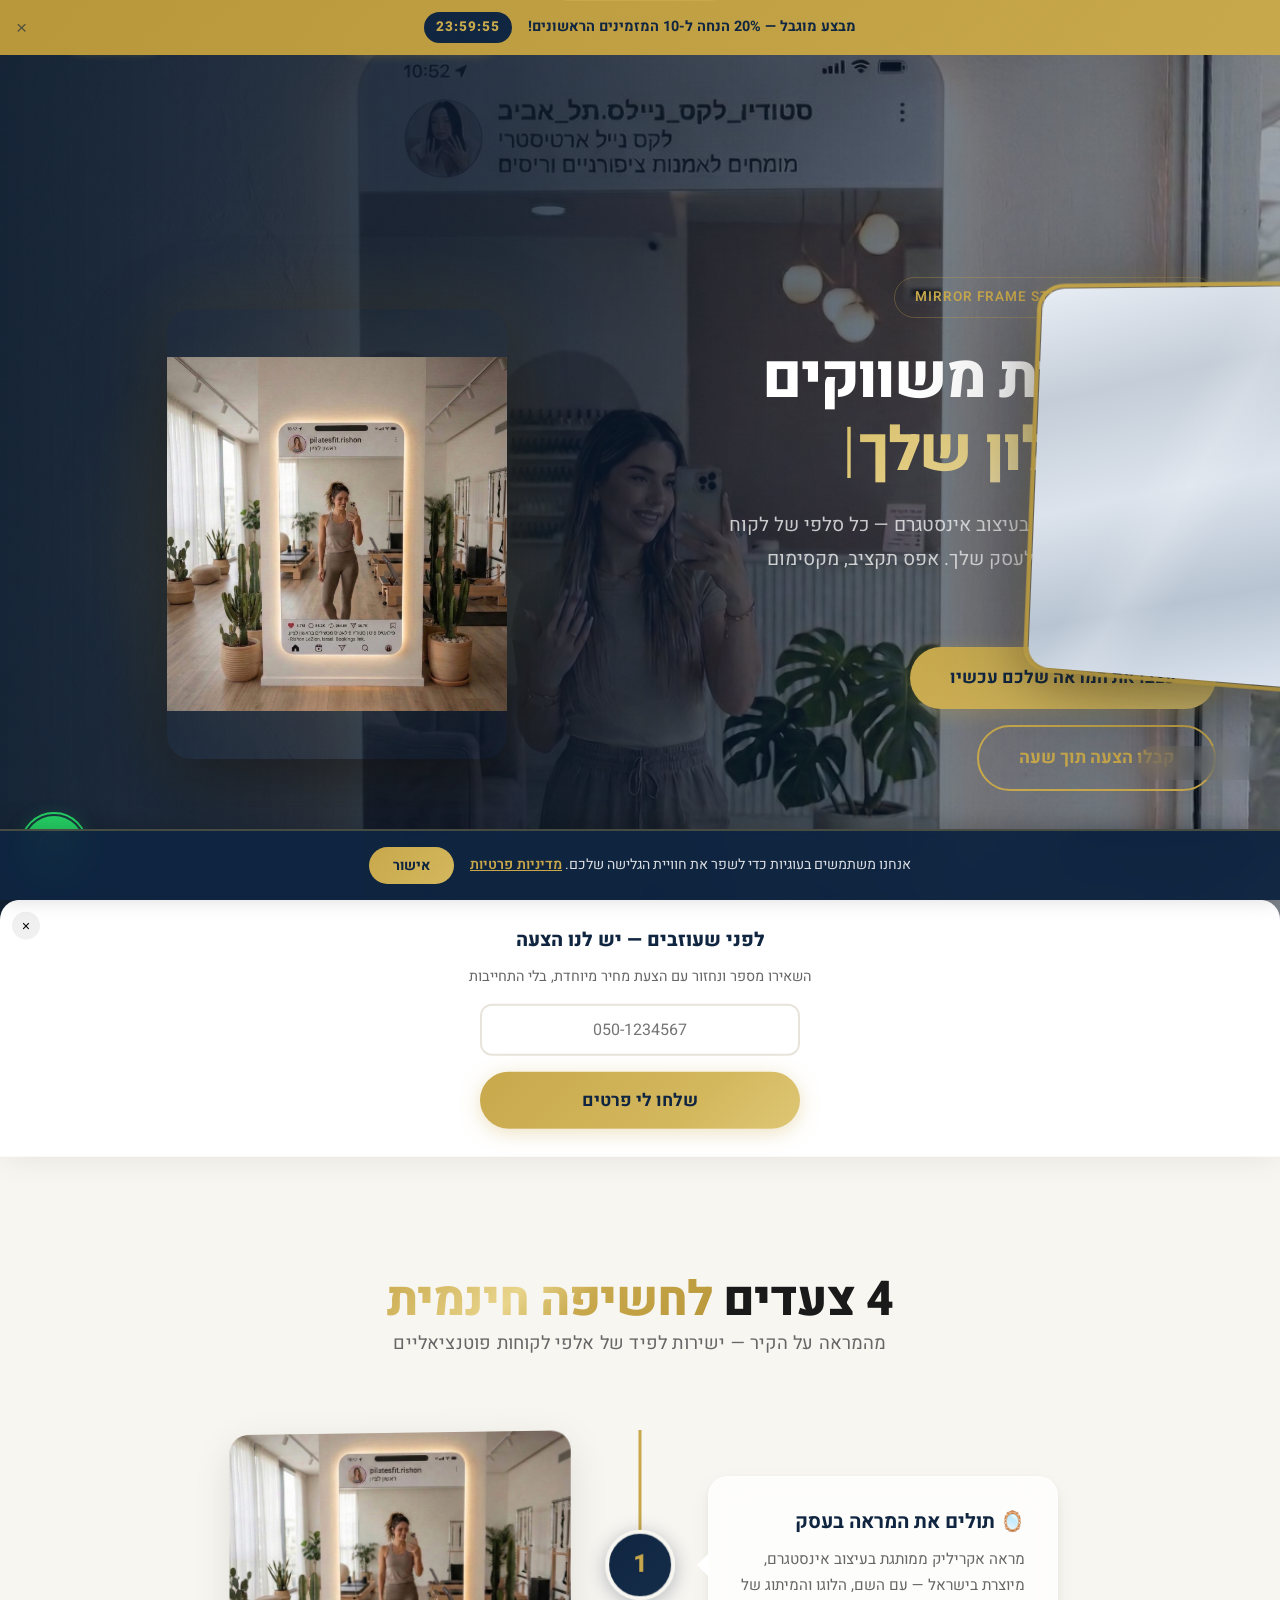
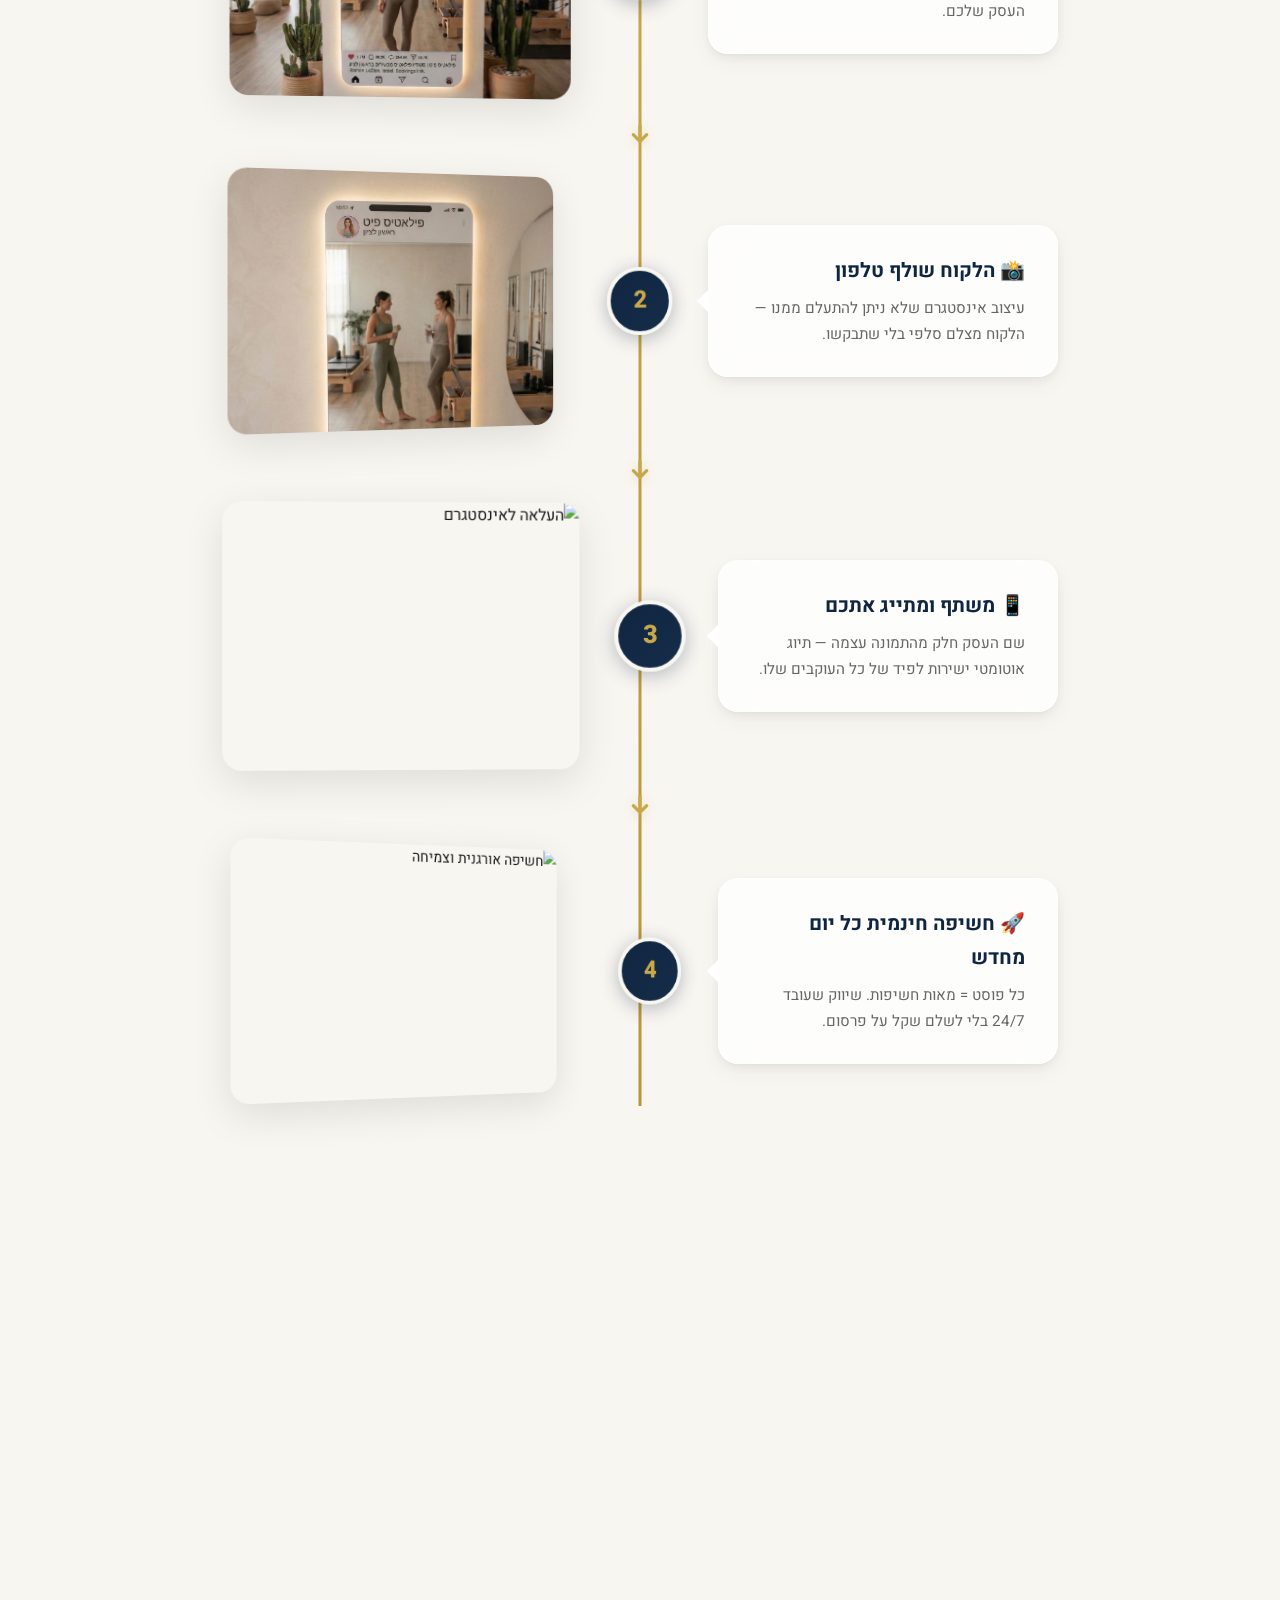
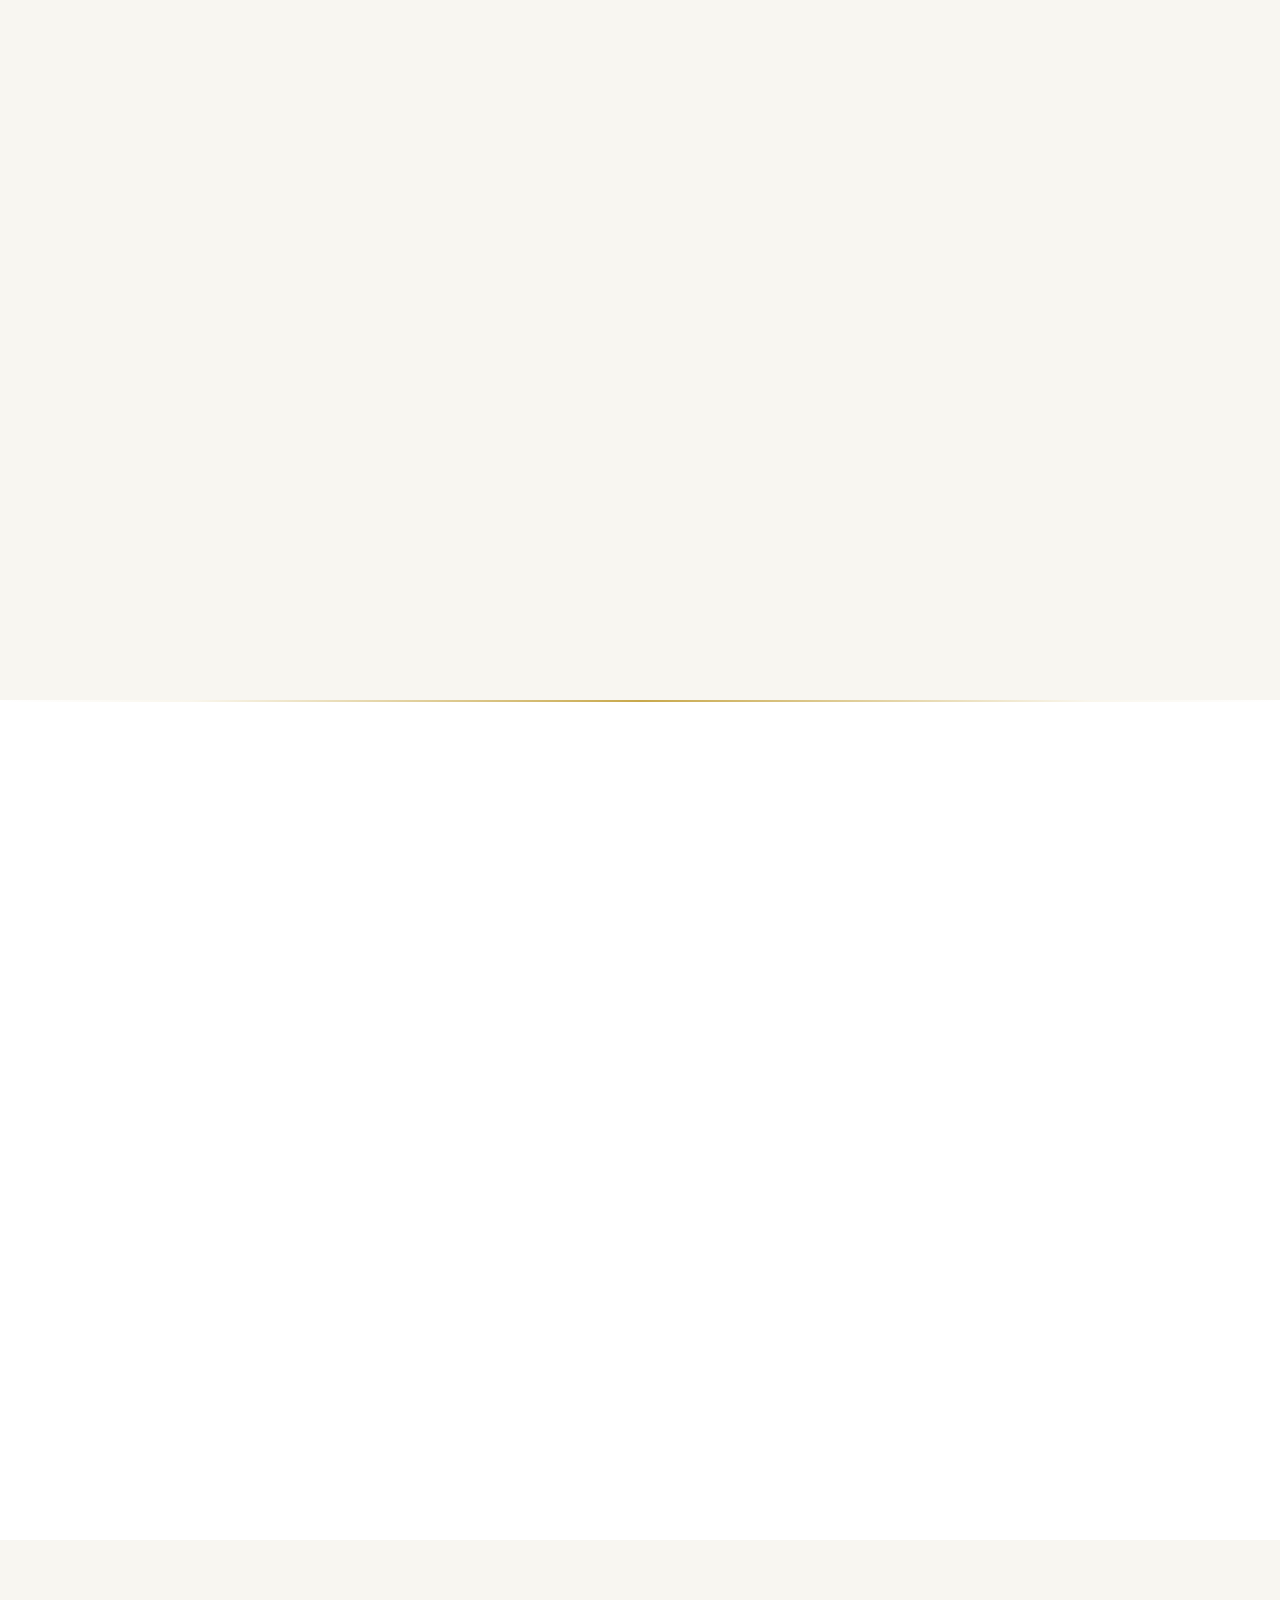
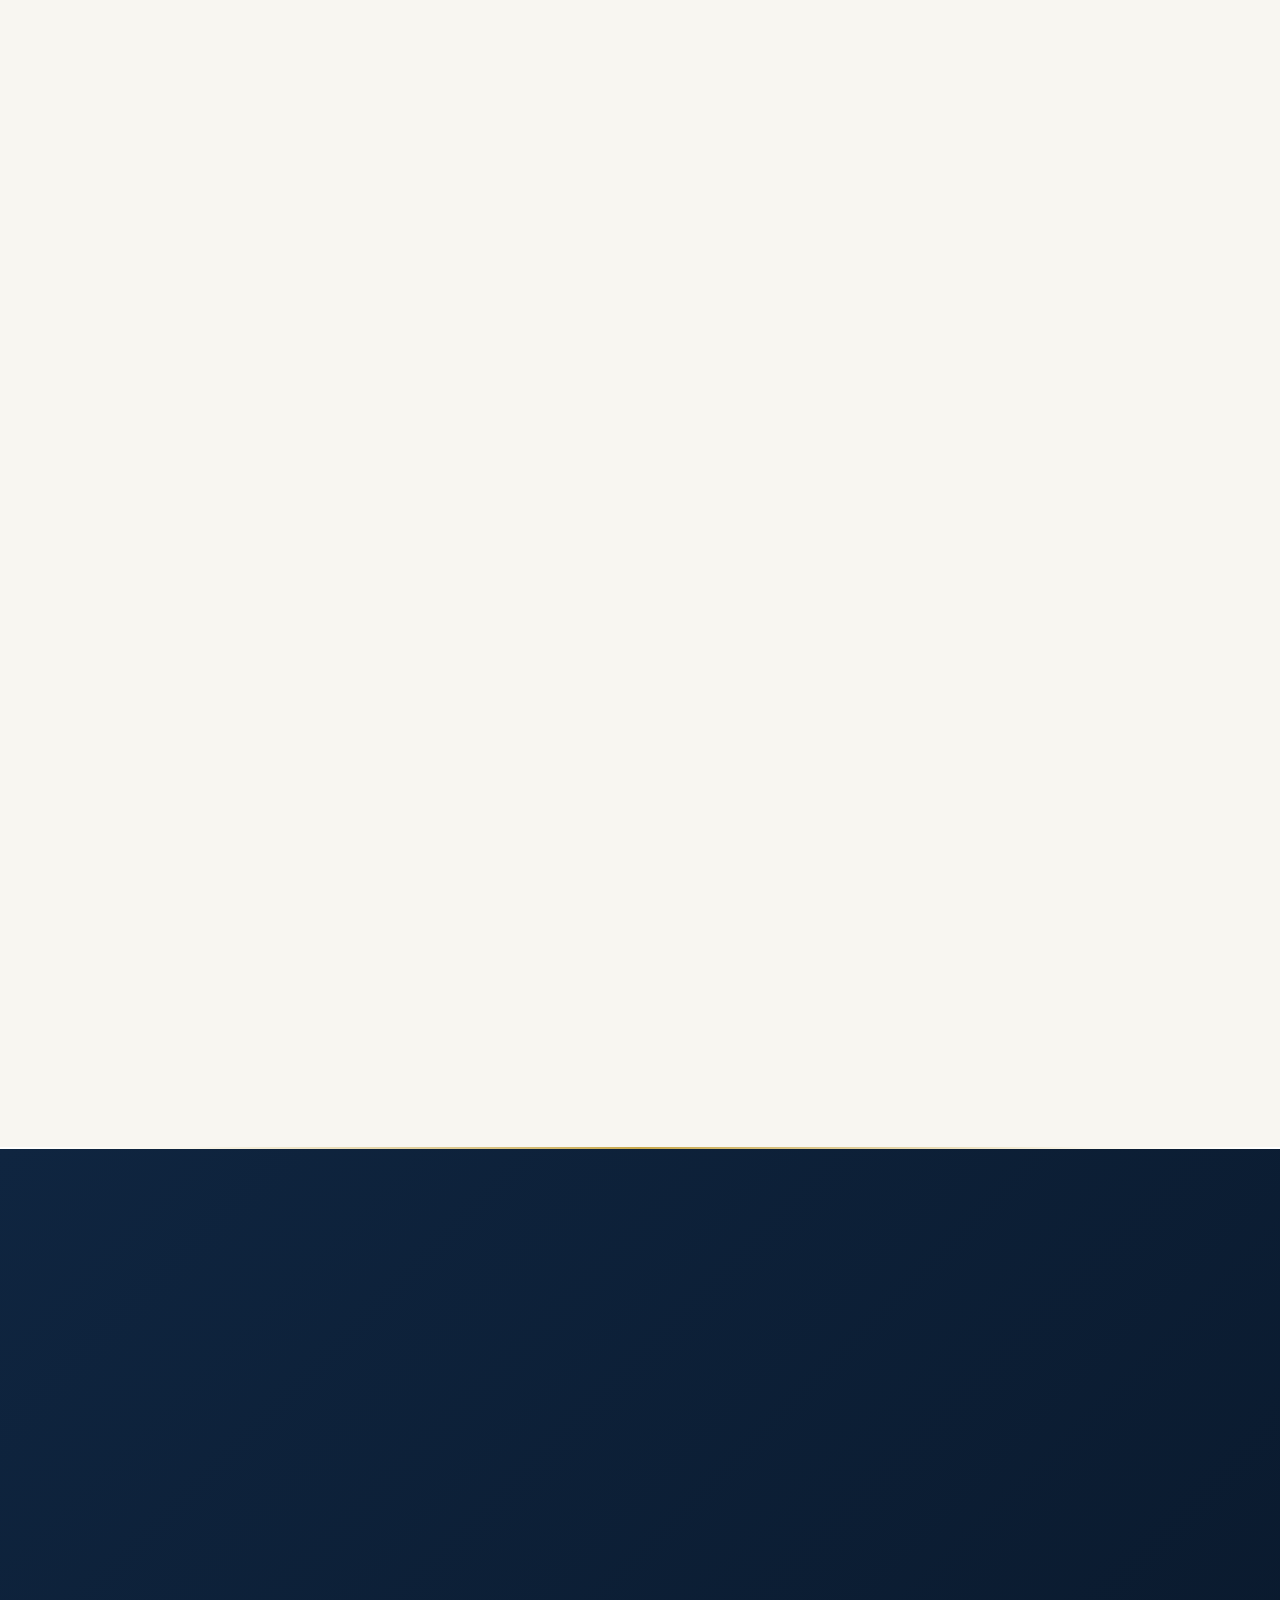
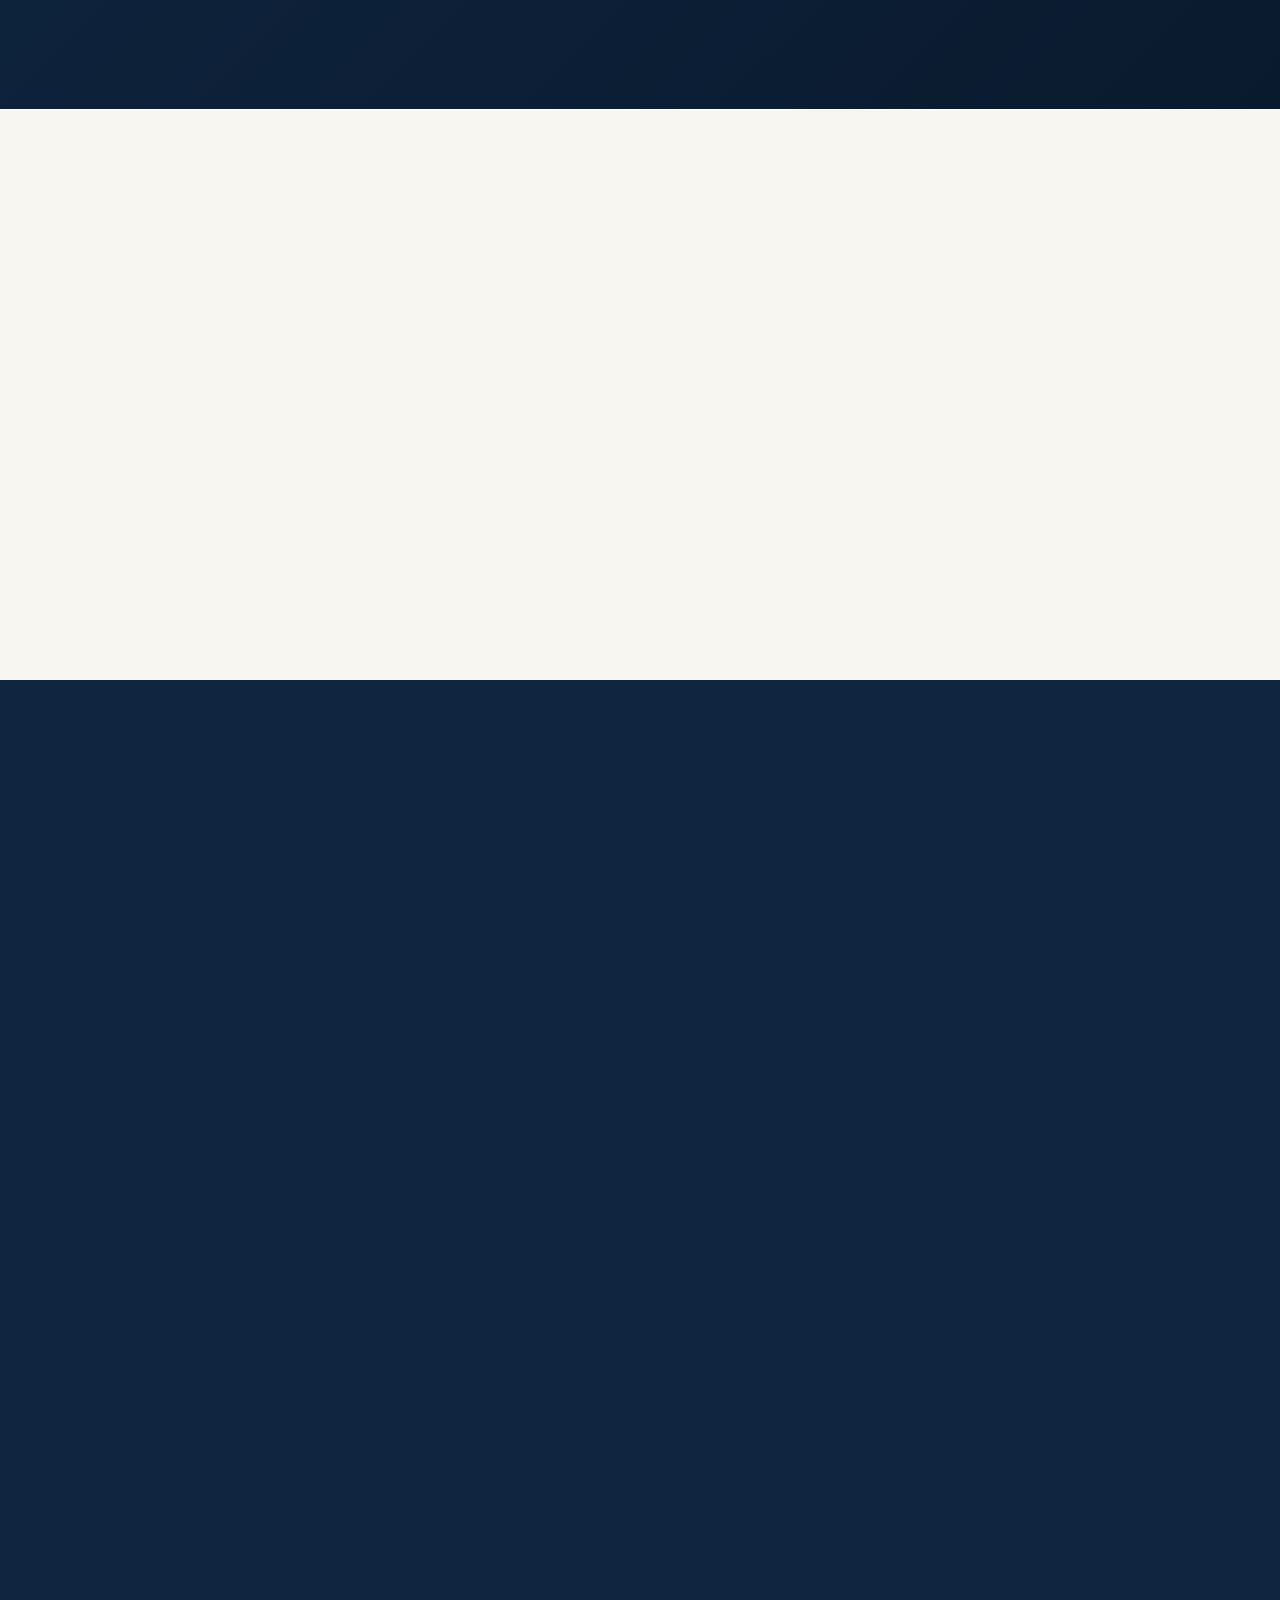
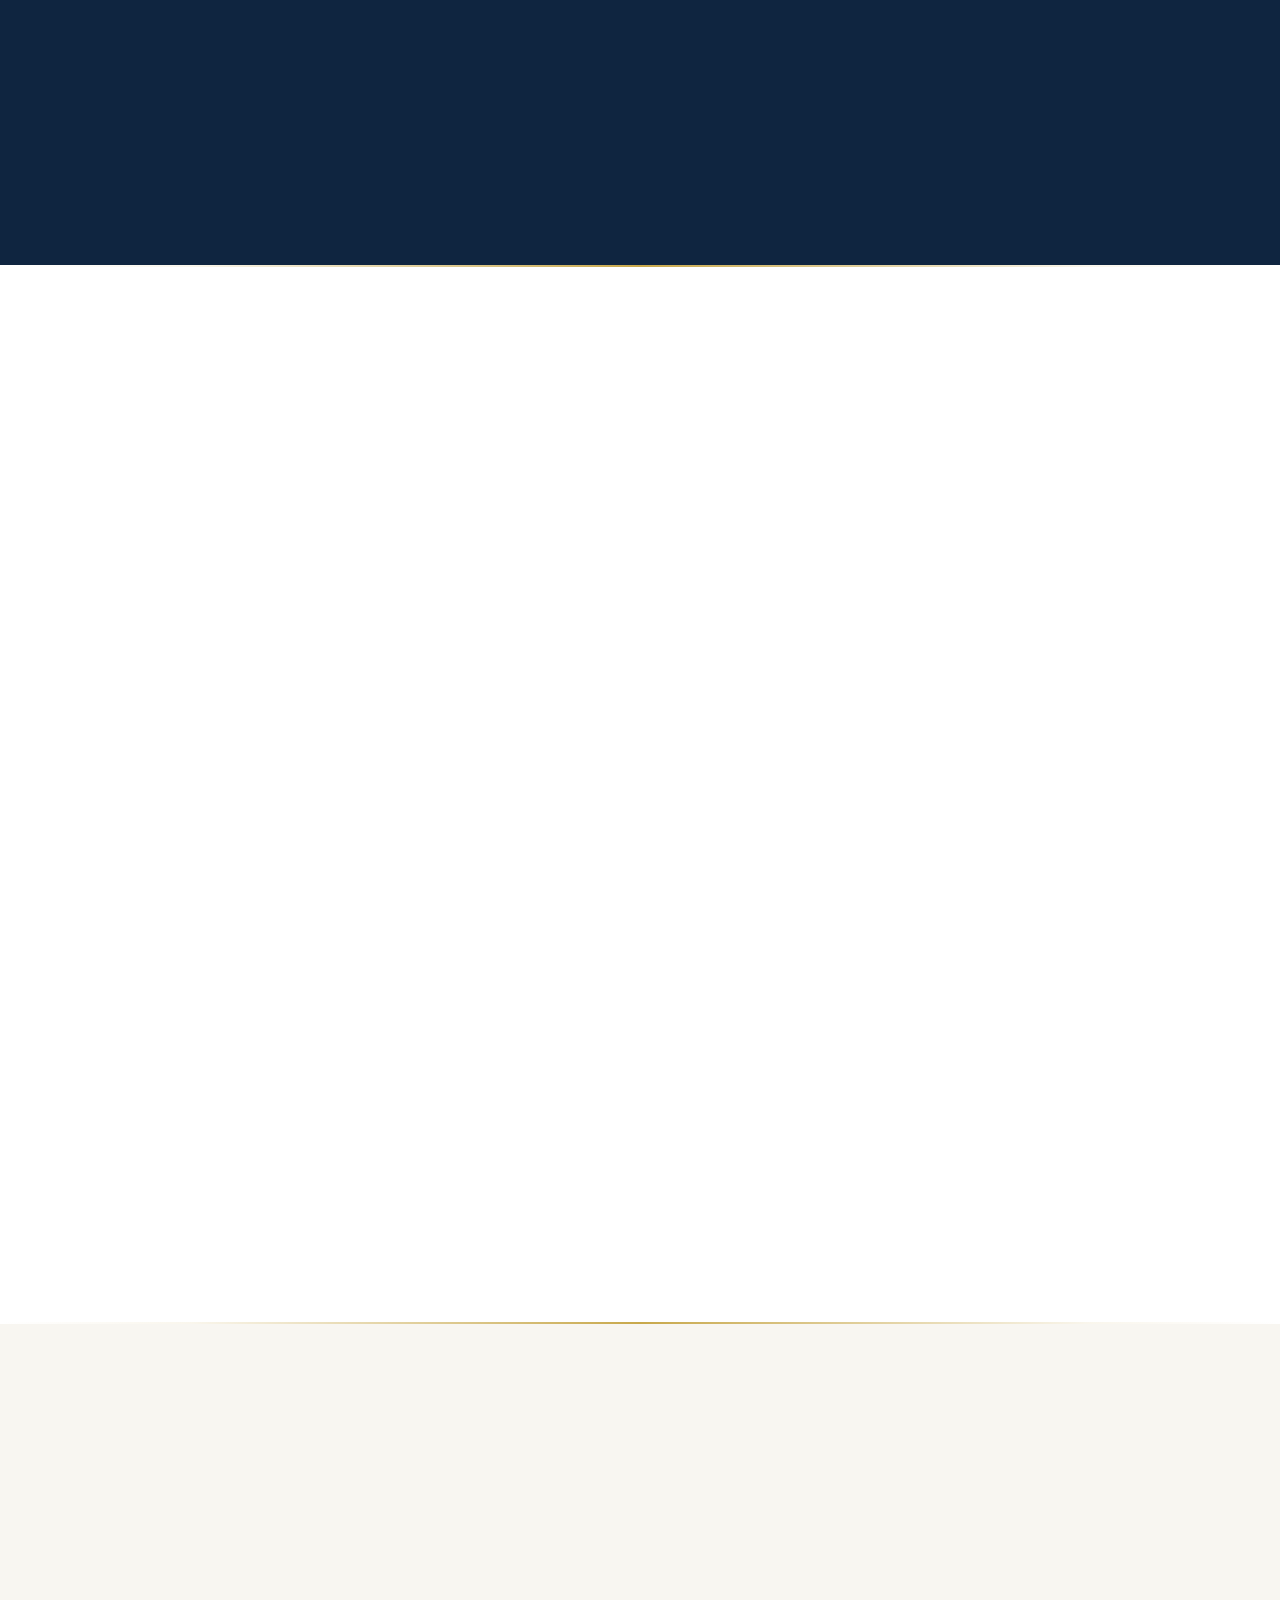
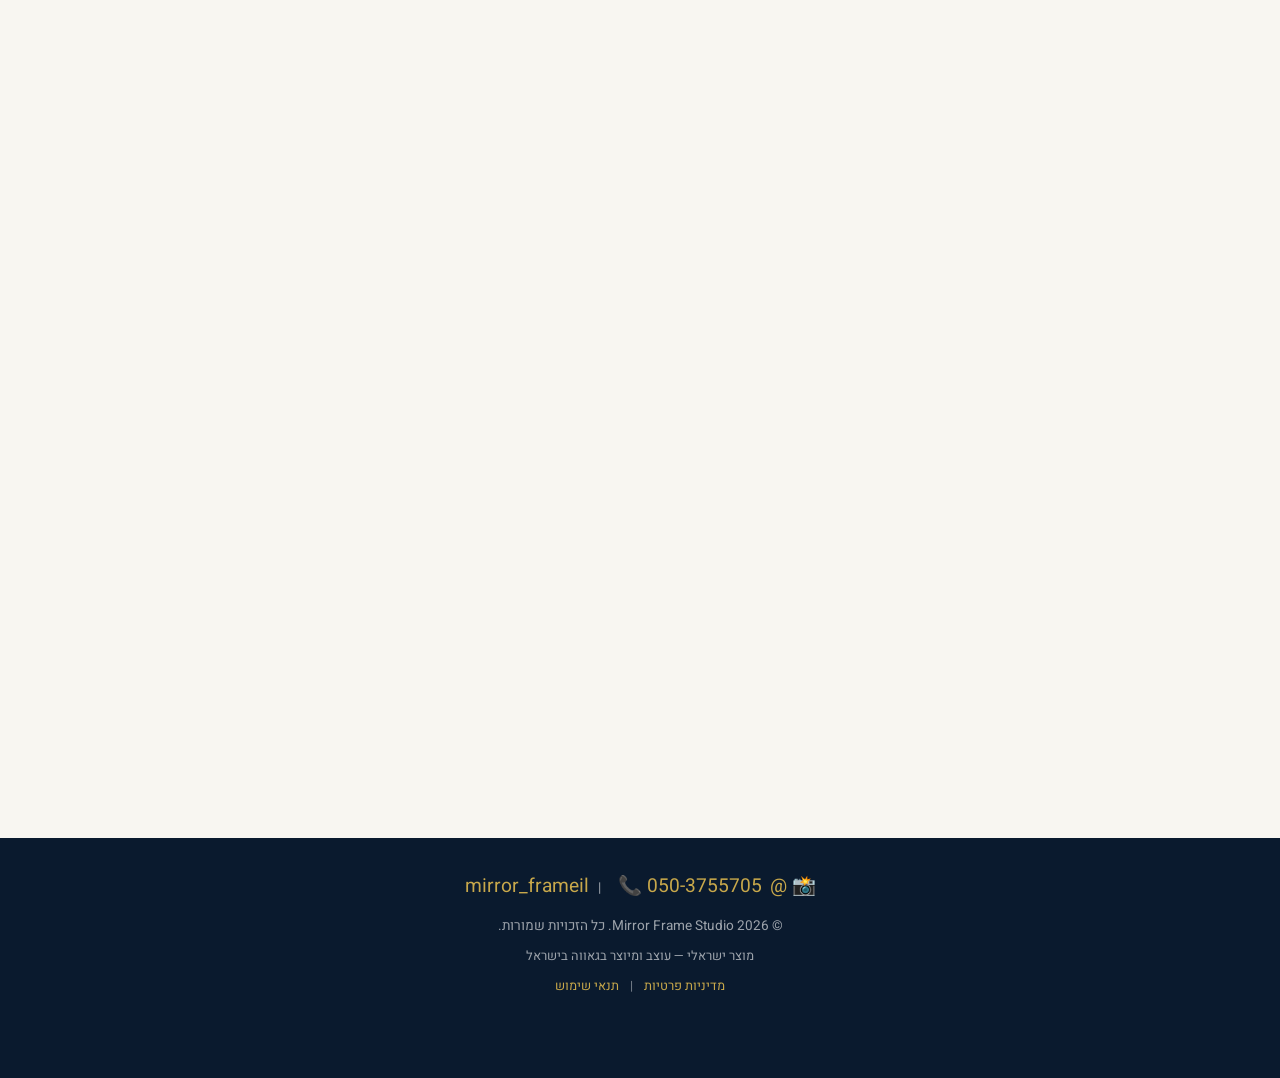
==== index.html @ ffdad6e9 "Upgrade site to premium design: glassmorphism, gradients, animations - Add subtle grain texture over" ====
<!DOCTYPE html>
<html lang="he" dir="rtl">
<head>
<meta charset="UTF-8">
<meta name="viewport" content="width=device-width, initial-scale=1.0">
<!-- Meta Pixel Code -->
<script>
!function(f,b,e,v,n,t,s)
{if(f.fbq)return;n=f.fbq=function(){n.callMethod?
n.callMethod.apply(n,arguments):n.queue.push(arguments)};
if(!f._fbq)f._fbq=n;n.push=n;n.loaded=!0;n.version='2.0';
n.queue=[];t=b.createElement(e);t.async=!0;
t.src=v;s=b.getElementsByTagName(e)[0];
s.parentNode.insertBefore(t,s)}(window, document,'script',
'https://connect.facebook.net/en_US/fbevents.js');
fbq('init', '963636323005631');
fbq('track', 'PageView');
</script>
<noscript><img height="1" width="1" style="display:none"
src="https://www.facebook.com/tr?id=963636323005631&ev=PageView&noscript=1"
/></noscript>
<!-- End Meta Pixel Code -->
<title>Mirror Frame Studio — הלקוחות שלך משווקים בשבילך</title>
<meta name="description" content="מראות אקריליק ממותגות בעיצוב אינסטגרם עם תאורת LED — הלקוחות שלך מצלמים סלפי, משתפים ברשתות ומפרסמים את העסק בחינם. שיווק אורגני חכם ללא תקציב פרסום. Mirror Frame Studio.">
<!-- Open Graph -->
<meta property="og:type" content="website">
<meta property="og:title" content="Mirror Frame Studio — המראה שמשווקת את העסק שלך">
<meta property="og:description" content="הפכו כל לקוח לשגריר מותג! מראות אקריליק ממותגות בעיצוב אינסטגרם עם תאורת LED — שיווק אורגני שעובד 24/7 בלי להוציא שקל על פרסום.">
<meta property="og:image" content="https://mirrorframestudio.github.io/mirror-frame-studio/images/studio-lak-gal.jpg">
<meta property="og:image:width" content="1200">
<meta property="og:image:height" content="630">
<meta property="og:url" content="https://mirrorframestudio.github.io/mirror-frame-studio/">
<meta property="og:locale" content="he_IL">
<meta property="og:site_name" content="Mirror Frame Studio">
<!-- Twitter Card -->
<meta name="twitter:card" content="summary_large_image">
<meta name="twitter:title" content="Mirror Frame Studio — המראה שמשווקת את העסק שלך">
<meta name="twitter:description" content="הפכו כל לקוח לשגריר מותג! מראות אקריליק ממותגות בעיצוב אינסטגרם עם תאורת LED — שיווק אורגני שעובד 24/7 בלי להוציא שקל על פרסום.">
<meta name="twitter:image" content="https://mirrorframestudio.github.io/mirror-frame-studio/images/studio-lak-gal.jpg">
<meta name="twitter:image:alt" content="מראה ממותגת בעיצוב אינסטגרם עם תאורת LED מבית Mirror Frame Studio">
<!-- Schema.org Structured Data -->
<script type="application/ld+json">
{
  "@context": "https://schema.org",
  "@type": "LocalBusiness",
  "name": "Mirror Frame Studio",
  "description": "מראות אקריליק ממותגות בעיצוב אינסטגרם — כל סלפי של לקוח הופך לפוסט שמפרסם את העסק שלך בחינם.",
  "url": "https://mirrorframestudio.github.io/mirror-frame-studio/",
  "image": "https://mirrorframestudio.github.io/mirror-frame-studio/images/studio-lak-gal.jpg",
  "telephone": "+972503755705",
  "address": {
    "@type": "PostalAddress",
    "addressCountry": "IL"
  }
}
</script>
<script type="application/ld+json">
{
  "@context": "https://schema.org",
  "@type": "Product",
  "name": "מראה ממותגת בעיצוב אינסטגרם",
  "description": "מראת אקריליק ממותגת עם תאורת LED, בעיצוב פוסט אינסטגרם — הלקוחות מצלמים סלפי ומשתפים את העסק שלכם.",
  "brand": {"@type": "Brand", "name": "Mirror Frame Studio"},
  "image": "https://mirrorframestudio.github.io/mirror-frame-studio/images/studio-lak-gal.jpg",
  "offers": {
    "@type": "Offer",
    "priceCurrency": "ILS",
    "availability": "https://schema.org/InStock"
  }
}
</script>
<script type="application/ld+json">
{
  "@context": "https://schema.org",
  "@type": "FAQPage",
  "mainEntity": [
    {
      "@type": "Question",
      "name": "איזה גודל מתאים לעסק שלי?",
      "acceptedAnswer": {
        "@type": "Answer",
        "text": "כל מראה מיוצרת בהתאמה אישית לפי הצרכים שלכם. הגדלים הנפוצים הם בין 40×60 ל-60×90 ס\"מ, אבל אפשר כל גודל שמתאים למיקום בעסק. ספרו לנו על השטח ונמליץ על הגודל המושלם."
      }
    },
    {
      "@type": "Question",
      "name": "כמה עמידה המראה? לא תישבר?",
      "acceptedAnswer": {
        "@type": "Answer",
        "text": "המראה עשויה מלוח אקריליק בעובי 6 מ\"מ עם ציפוי מראה מקצועי. ההדפסה נעשית בטכנולוגיית UV ישירות על האקריליק — צבעים חיים ועמידים לאורך שנים. קלה ובטוחה יותר מזכוכית."
      }
    },
    {
      "@type": "Question",
      "name": "מתי המראה תהיה אצלי בעסק?",
      "acceptedAnswer": {
        "@type": "Answer",
        "text": "תהליך הייצור לוקח 5-7 ימי עסקים מרגע אישור העיצוב. המשלוח ארצי תוך 2-3 ימי עסקים נוספים. סה\"כ תוך כ-10 ימים המראה אצלכם בעסק."
      }
    },
    {
      "@type": "Question",
      "name": "אני יכול/ה לראות איך זה ייראה לפני שמזמינים?",
      "acceptedAnswer": {
        "@type": "Answer",
        "text": "בהחלט! השתמשו בעורך המראה שלנו למעלה כדי לראות איך המראה תיראה עם המיתוג שלכם. לאחר ההזמנה, מעצב מקצועי שלנו ישלים את העיצוב הסופי ויתאים אותו בדיוק לצרכים שלכם."
      }
    },
    {
      "@type": "Question",
      "name": "מה אם קורה נזק? יש אחריות?",
      "acceptedAnswer": {
        "@type": "Answer",
        "text": "אקריליק עמיד פי 17 מזכוכית רגילה, אז הסיכוי לנזק נמוך מאוד. עם זאת, אנחנו מציעים אחריות של שנה על פגמי ייצור. במקרה של נזק חיצוני — ניתן להזמין החלפה במחיר מוזל."
      }
    },
    {
      "@type": "Question",
      "name": "אפשר להוסיף תאורת LED לאפקט פרימיום?",
      "acceptedAnswer": {
        "@type": "Answer",
        "text": "כן! אנחנו מציעים תאורת LED Halo מסביב למראה ב-3 גוונים: חם, ניטרלי וקר. התאורה מחוברת בחיבור USB ויוצרת אפקט פרימיום שמושך עוד יותר צילומים."
      }
    },
    {
      "@type": "Question",
      "name": "כמה עולה מראה ממותגת?",
      "acceptedAnswer": {
        "@type": "Answer",
        "text": "המחיר משתנה לפי הגודל, העיצוב ותוספות כמו LED ו-QR. צרו איתנו קשר לקבלת הצעת מחיר מותאמת אישית. כל מראה היא השקעה חד-פעמית שמחליפה חודשים של פרסום ממומן."
      }
    }
  ]
}
</script>
<link rel="icon" href="data:image/svg+xml,<svg xmlns='http://www.w3.org/2000/svg' viewBox='0 0 100 100'><text y='.9em' font-size='90'>🪞</text></svg>">
<link rel="canonical" href="https://mirrorframestudio.github.io/mirror-frame-studio/">
<link rel="preconnect" href="https://fonts.googleapis.com">
<link rel="dns-prefetch" href="https://images.unsplash.com">
<link rel="preconnect" href="https://fonts.gstatic.com" crossorigin>
<link href="https://fonts.googleapis.com/css2?family=Heebo:wght@400;600;700;800&family=Playfair+Display:wght@600;700&display=swap" rel="stylesheet">
<link rel="preload" as="image" href="images/Gemini_Generated_Image_6jorzf6jorzf6jor.jpg">
<style>
/* ========== SKIP NAVIGATION (A11y) ========== */
.skip-link{position:absolute;top:-50px;left:50%;transform:translateX(-50%);background:var(--gold,#C8A84B);color:var(--navy,#0F2540);padding:12px 24px;border-radius:0 0 12px 12px;font-weight:700;font-size:1rem;z-index:10000;transition:top .3s ease;text-decoration:none;font-family:'Heebo',sans-serif}
.skip-link:focus{top:0;outline:3px solid var(--navy,#0F2540);outline-offset:2px}

/* ========== FOCUS STYLES (A11y) ========== */
*:focus-visible{outline:3px solid var(--gold,#C8A84B);outline-offset:3px;border-radius:4px}
button:focus-visible,a:focus-visible,.toggle input:focus-visible+.slider,.faq-item:focus-visible{outline:3px solid var(--gold,#C8A84B);outline-offset:3px;border-radius:4px}
.toggle input:focus-visible+.slider{box-shadow:0 0 0 3px rgba(200,168,75,.4)}

/* ========== MICRO-INTERACTIONS ========== */
/* Form field animated focus */
.field-group input,.field-group textarea,.field-group select,
.form-card input,.form-card select,.roi-field input{
  transition:border-color .3s ease,box-shadow .3s ease,transform .2s ease!important;
}
.field-group input:focus,.field-group textarea:focus,.field-group select:focus,
.form-card input:focus,.form-card select:focus,.roi-field input:focus{
  border-color:var(--gold)!important;
  box-shadow:0 0 0 4px rgba(200,168,75,.12),0 4px 12px rgba(200,168,75,.08)!important;
  transform:translateY(-1px)!important;
}
/* Label float hint */
.field-group label{transition:color .3s ease}
.field-group:focus-within label{color:var(--gold)!important}

/* Button press / ripple */
.btn{position:relative;overflow:hidden;transition:all .3s ease,transform .15s ease!important}
.btn:active{transform:scale(.97)!important;transition:transform .08s ease!important}
.btn-ripple{position:absolute;border-radius:50%;background:rgba(255,255,255,.35);transform:scale(0);animation:btnRipple .6s ease-out forwards;pointer-events:none}
@keyframes btnRipple{to{transform:scale(4);opacity:0}}

/* Toggle bounce */
.toggle .slider{transition:background .3s cubic-bezier(.4,0,.2,1)}
.toggle .slider::before{transition:transform .35s cubic-bezier(.34,1.56,.64,1)}

/* Card hover glow */
.flow-card,.target-card,.roi-result-card{transition:all .4s cubic-bezier(.4,0,.2,1),box-shadow .3s ease!important}
.roi-result-card:hover{transform:translateY(-4px);box-shadow:0 12px 32px rgba(200,168,75,.12)!important}

/* Input shake on invalid */
@keyframes inputShake{0%,100%{transform:translateX(0)}20%,60%{transform:translateX(-6px)}40%,80%{transform:translateX(6px)}}
.input-error{animation:inputShake .4s ease!important;border-color:#e74c3c!important}

/* Smooth icon hover */
.nav-logo-icon,.guarantee-icon,.target-icon,.faq-icon{transition:transform .3s cubic-bezier(.34,1.56,.64,1)!important}
.faq-item:hover .faq-icon{transform:scale(1.1)}
.faq-item.open:hover .faq-icon{transform:rotate(45deg) scale(1.1)}

/* Link underline animation */
.nav-links a::before{content:'';position:absolute;bottom:4px;left:50%;right:50%;height:2px;background:var(--gold);transition:left .3s ease,right .3s ease;border-radius:1px}
.nav-links a:hover::before,.nav-links a.active::before{left:14px;right:14px}

/* ========== STICKY EDITOR PREVIEW (Mobile) ========== */
.editor-sticky-preview{
  display:none;position:fixed;top:64px;left:50%;transform:translateX(-50%);
  z-index:997;background:rgba(255,255,255,.95);backdrop-filter:blur(16px);-webkit-backdrop-filter:blur(16px);
  border-radius:0 0 20px 20px;padding:8px 16px;
  box-shadow:0 8px 32px rgba(0,0,0,.12),0 0 0 1px rgba(200,168,75,.15);
  max-width:280px;width:90%;text-align:center;
  transition:opacity .4s ease,transform .4s ease;
  opacity:0;pointer-events:none;
}
.editor-sticky-preview.visible{opacity:1;pointer-events:auto}
.editor-sticky-preview .sticky-mirror-mini{
  width:100%;max-height:160px;border-radius:12px;overflow:hidden;
  box-shadow:0 4px 16px rgba(0,0,0,.1);
  border:2px solid rgba(200,168,75,.2);
}
.editor-sticky-preview .sticky-label{
  font-size:.7rem;color:var(--gold);font-weight:600;margin-top:6px;
}
.editor-sticky-preview .sticky-close{
  position:absolute;top:4px;right:4px;width:24px;height:24px;border-radius:50%;
  border:none;background:rgba(0,0,0,.08);font-size:.7rem;cursor:pointer;
  display:flex;align-items:center;justify-content:center;transition:background .3s
}
.editor-sticky-preview .sticky-close:hover{background:rgba(0,0,0,.15)}
@media(max-width:1024px){.editor-sticky-preview{display:block}}

/* ========== PAGE LOADER ========== */
.page-loader{position:fixed;inset:0;z-index:9999;background:var(--navy-dark,#0a1a2e);display:flex;flex-direction:column;align-items:center;justify-content:center;transition:opacity .5s ease,visibility .5s ease}
.page-loader.hidden{opacity:0;visibility:hidden;pointer-events:none}
.loader-mirror{width:64px;height:76px;border-radius:12px;background:linear-gradient(165deg,#e8edf4,#bcc8dc,#e0e8f2);position:relative;animation:loaderPulse 1.4s ease-in-out infinite}
.loader-mirror::before{content:'🪞';position:absolute;inset:0;display:flex;align-items:center;justify-content:center;font-size:2rem}
.loader-mirror::after{content:'';position:absolute;inset:-6px;border-radius:16px;border:2px solid rgba(200,168,75,.4);animation:loaderRing 1.4s ease-in-out infinite}
@keyframes loaderPulse{0%,100%{transform:scale(1);opacity:1}50%{transform:scale(1.08);opacity:.8}}
@keyframes loaderRing{0%,100%{transform:scale(1);opacity:.4}50%{transform:scale(1.12);opacity:.8}}
.loader-text{margin-top:20px;color:rgba(200,168,75,.8);font-family:'Heebo',sans-serif;font-size:.9rem;font-weight:600;letter-spacing:2px}
.loader-bar{width:120px;height:3px;background:rgba(255,255,255,.1);border-radius:2px;margin-top:12px;overflow:hidden}
.loader-bar-fill{width:0%;height:100%;background:linear-gradient(90deg,var(--gold,#C8A84B),var(--gold-light,#d4b85e));border-radius:2px;animation:loaderFill 1.8s ease-in-out forwards}
@keyframes loaderFill{0%{width:0%}60%{width:75%}100%{width:100%}}

*,*::before,*::after{box-sizing:border-box;margin:0;padding:0}
:root{
  --navy:#0F2540;--navy-light:#162d4a;--navy-dark:#0a1a2e;
  --gold:#C8A84B;--gold-light:#d4b85e;--gold-dark:#b8963a;
  --white:#ffffff;--off-white:#f8f6f1;--gray:#e8e4dc;
  --text-dark:#1a1a1a;--text-light:#b0b0b0;
  --shadow-sm:0 1px 2px rgba(0,0,0,.04),0 2px 6px rgba(0,0,0,.03);
  --shadow-md:0 4px 12px rgba(0,0,0,.06),0 8px 24px rgba(0,0,0,.04),0 1px 2px rgba(0,0,0,.03);
  --shadow-lg:0 8px 24px rgba(0,0,0,.08),0 16px 48px rgba(0,0,0,.06),0 24px 80px rgba(0,0,0,.04);
  --shadow-xl:0 12px 32px rgba(0,0,0,.1),0 24px 64px rgba(0,0,0,.08),0 48px 120px rgba(0,0,0,.06);
  --shadow-gold:0 4px 16px rgba(200,168,75,.12),0 8px 32px rgba(200,168,75,.08);
  --ease-premium:cubic-bezier(.22,1,.36,1);
  --ease-bounce:cubic-bezier(.34,1.56,.64,1);
}
html{scroll-behavior:smooth;font-size:16px}
body{font-family:'Heebo',sans-serif;color:var(--text-dark);background:var(--white);overflow-x:hidden;line-height:1.7}
.playfair{font-family:'Playfair Display',serif}

/* ========== PREMIUM NOISE/GRAIN TEXTURE ========== */
body::after{
  content:'';position:fixed;inset:0;z-index:9996;pointer-events:none;opacity:.028;
  background-image:url("data:image/svg+xml,%3Csvg viewBox='0 0 256 256' xmlns='http://www.w3.org/2000/svg'%3E%3Cfilter id='n'%3E%3CfeTurbulence type='fractalNoise' baseFrequency='.85' numOctaves='4' stitchTiles='stitch'/%3E%3C/filter%3E%3Crect width='100%25' height='100%25' filter='url(%23n)'/%3E%3C/svg%3E");
  background-repeat:repeat;background-size:180px 180px;
  mix-blend-mode:overlay;
}

/* ========== CURSOR GLOW FOLLOWER ========== */
.cursor-glow{
  position:fixed;width:400px;height:400px;border-radius:50%;
  background:radial-gradient(circle,rgba(200,168,75,.08) 0%,rgba(200,168,75,.03) 30%,transparent 70%);
  pointer-events:none;z-index:9995;transform:translate(-50%,-50%);
  transition:opacity .4s ease;opacity:0;
  will-change:left,top;
}
.cursor-glow.active{opacity:1}
@media(max-width:768px){.cursor-glow{display:none}}

/* ========== DOT GRID PATTERN (light sections) ========== */
.dot-grid{position:relative}
.dot-grid::before{
  content:'';position:absolute;inset:0;pointer-events:none;z-index:0;opacity:.3;
  background-image:radial-gradient(circle,var(--navy) .5px,transparent .5px);
  background-size:24px 24px;
}

/* Utility */
.container{max-width:1200px;margin:0 auto;padding:0 24px}
.section-padding{padding:100px 0}
.gold-text{color:var(--gold)}
.navy-text{color:var(--navy)}
.text-center{text-align:center}

/* ========== FIXED NAVBAR ========== */
.navbar{position:fixed;top:0;left:0;right:0;z-index:1001;padding:16px 0;transition:all .4s cubic-bezier(.4,0,.2,1);background:transparent}
.navbar.scrolled{background:rgba(15,37,64,.97);backdrop-filter:blur(20px);-webkit-backdrop-filter:blur(20px);padding:10px 0;box-shadow:0 4px 30px rgba(0,0,0,.3)}
.navbar .container{display:flex;align-items:center;justify-content:space-between}
.nav-logo{display:flex;align-items:center;gap:10px;text-decoration:none;color:var(--white);font-weight:800;font-size:1.15rem}
.nav-logo-icon{width:36px;height:36px;border-radius:10px;background:linear-gradient(135deg,var(--gold),var(--gold-dark));display:flex;align-items:center;justify-content:center;font-size:1rem;transition:transform .3s}
.nav-logo:hover .nav-logo-icon{transform:rotate(-10deg) scale(1.1)}
.nav-links{display:flex;align-items:center;gap:6px;list-style:none}
.nav-links a{color:rgba(255,255,255,.75);text-decoration:none;font-size:.88rem;font-weight:600;padding:8px 14px;border-radius:10px;transition:all .3s;position:relative}
.nav-links a:hover,.nav-links a.active{color:var(--white);background:rgba(200,168,75,.12)}
.nav-links a.active::after{content:'';position:absolute;bottom:2px;left:50%;transform:translateX(-50%);width:16px;height:2px;background:var(--gold);border-radius:1px}
.nav-cta{padding:8px 22px!important;background:linear-gradient(135deg,var(--gold),var(--gold-light))!important;color:var(--navy)!important;font-weight:700!important;border-radius:50px!important;box-shadow:0 2px 12px rgba(200,168,75,.3)}
.nav-cta:hover{transform:translateY(-2px);box-shadow:0 4px 20px rgba(200,168,75,.5)!important}
/* Mini CTA in navbar */
.nav-mini-cta{display:inline-block;padding:6px 18px;background:linear-gradient(135deg,var(--gold),var(--gold-light));color:var(--navy);font-size:.82rem;font-weight:700;border-radius:50px;text-decoration:none;white-space:nowrap;opacity:0;visibility:hidden;transform:translateX(12px);transition:opacity .35s ease,visibility .35s ease,transform .35s ease;pointer-events:none;box-shadow:0 2px 10px rgba(200,168,75,.3)}
.navbar.scrolled .nav-mini-cta{opacity:1;visibility:visible;transform:translateX(0);pointer-events:auto}
.nav-mini-cta:hover{box-shadow:0 4px 18px rgba(200,168,75,.5);transform:translateY(-1px)!important}
/* Mobile hamburger */
.nav-hamburger{display:none;flex-direction:column;gap:5px;cursor:pointer;padding:8px;z-index:1002;background:none;border:none;-webkit-appearance:none}
.nav-hamburger span{display:block;width:24px;height:2.5px;background:var(--white);border-radius:2px;transition:all .3s}
.nav-hamburger.open span:nth-child(1){transform:rotate(45deg) translate(5px,5px)}
.nav-hamburger.open span:nth-child(2){opacity:0}
.nav-hamburger.open span:nth-child(3){transform:rotate(-45deg) translate(5px,-5px)}
.mobile-overlay{display:none;position:fixed;inset:0;background:rgba(10,26,46,.98);backdrop-filter:blur(20px);z-index:1000;flex-direction:column;align-items:center;justify-content:center;gap:8px}
.mobile-overlay.open{display:flex}
.mobile-overlay a{color:var(--white);text-decoration:none;font-size:1.4rem;font-weight:600;padding:14px 40px;border-radius:14px;transition:all .3s;width:80%;max-width:300px;text-align:center}
.mobile-overlay a:hover{background:rgba(200,168,75,.15);color:var(--gold)}

/* Animations */
.reveal{opacity:0;transform:translateY(40px);transition:opacity .8s ease,transform .8s ease}
.reveal.visible{opacity:1;transform:translateY(0)}
.reveal-delay-1{transition-delay:.15s}
.reveal-delay-2{transition-delay:.3s}
.reveal-delay-3{transition-delay:.45s}

/* 3D Perspective Animations */
.reveal-3d{opacity:0;transform:perspective(1000px) rotateY(15deg) translateX(60px);transition:all 1s cubic-bezier(.4,0,.2,1)}
.reveal-3d.visible{opacity:1;transform:perspective(1000px) rotateY(0) translateX(0)}
.reveal-3d-left{opacity:0;transform:perspective(1000px) rotateY(-15deg) translateX(-60px);transition:all 1s cubic-bezier(.4,0,.2,1)}
.reveal-3d-left.visible{opacity:1;transform:perspective(1000px) rotateY(0) translateX(0)}
.reveal-flip{opacity:0;transform:perspective(800px) rotateX(20deg) translateY(40px);transition:all .9s cubic-bezier(.4,0,.2,1)}
.reveal-flip.visible{opacity:1;transform:perspective(800px) rotateX(0) translateY(0)}
.reveal-zoom{opacity:0;transform:scale(.85);transition:all .8s cubic-bezier(.4,0,.2,1)}
.reveal-zoom.visible{opacity:1;transform:scale(1)}
/* Tilt on hover for cards */
.tilt-card{transition:transform .4s cubic-bezier(.4,0,.2,1),box-shadow .4s ease;transform-style:preserve-3d}
.tilt-card:hover{transform:perspective(600px) rotateX(4deg) rotateY(-4deg) translateY(-8px);box-shadow:0 20px 60px rgba(0,0,0,.12),0 0 30px rgba(200,168,75,.08)}

/* Counter animation */
.counter-num{display:inline-block;min-width:2ch;font-variant-numeric:tabular-nums}

/* Buttons */
.btn{display:inline-block;padding:16px 40px;border-radius:50px;font-weight:700;font-size:1.1rem;cursor:pointer;transition:all .3s ease;border:none;text-decoration:none;font-family:'Heebo',sans-serif}
.btn-gold{background:linear-gradient(135deg,var(--gold),var(--gold-light),#e8d48b,var(--gold));background-size:200% 200%;color:var(--navy);box-shadow:0 4px 20px rgba(200,168,75,.35);transition:all .4s var(--ease-premium)}
.btn-gold:hover{transform:translateY(-3px) scale(1.02);box-shadow:0 8px 30px rgba(200,168,75,.5),0 16px 48px rgba(200,168,75,.2);background-position:100% 50%}
.btn-outline{background:transparent;border:2px solid var(--gold);color:var(--gold)}
.btn-outline:hover{background:var(--gold);color:var(--navy);transform:translateY(-3px)}
.btn-navy{background:var(--navy);color:var(--white);box-shadow:0 4px 20px rgba(15,37,64,.3)}
.btn-navy:hover{transform:translateY(-3px);box-shadow:0 8px 30px rgba(15,37,64,.5)}

/* Section titles */
.section-title{font-size:clamp(2rem,4vw,3rem);font-weight:800;margin-bottom:0;line-height:1.3;letter-spacing:-.02em}
.section-title .gold-text{background:linear-gradient(135deg,var(--gold) 0%,#e8d48b 40%,var(--gold) 60%,var(--gold-dark) 100%);-webkit-background-clip:text;background-clip:text;-webkit-text-fill-color:transparent}
.section-subtitle{font-size:1.15rem;color:#666;max-width:600px;margin:32px auto 68px;line-height:1.9;letter-spacing:.01em}

/* ========== HERO ========== */
.hero{position:relative;min-height:100vh;background:var(--navy-dark);display:flex;align-items:center;overflow:hidden;padding-top:80px}
.hero-video-bg{position:absolute;inset:0;z-index:0}
.hero-video-bg video{width:100%;height:100%;object-fit:cover}
.hero-overlay{position:absolute;inset:0;background:linear-gradient(to right,rgba(10,26,46,.93) 0%,rgba(10,26,46,.8) 40%,rgba(10,26,46,.4) 100%);z-index:1}
@media(max-width:768px){.hero-overlay{background:linear-gradient(to bottom,rgba(10,26,46,.92) 0%,rgba(10,26,46,.85) 50%,rgba(10,26,46,.7) 100%)}}
.hero::before{content:'';position:absolute;top:-50%;right:-30%;width:80%;height:200%;background:radial-gradient(ellipse,rgba(200,168,75,.06) 0%,transparent 70%);pointer-events:none}
.hero-grid{display:grid;grid-template-columns:1fr 1fr;gap:60px;align-items:center}
.hero .container{position:relative;z-index:3}
.hero-content{color:var(--white)}
.hero-badge{display:inline-block;padding:8px 20px;border:1px solid rgba(200,168,75,.3);border-radius:30px;color:var(--gold);font-size:.85rem;font-weight:600;margin-bottom:24px;letter-spacing:1px}
.hero h1{font-size:clamp(2.2rem,5vw,3.8rem);font-weight:800;line-height:1.2;margin-bottom:20px;letter-spacing:-.03em}
.hero h1 .gold-line{display:block;background:linear-gradient(135deg,var(--gold) 0%,#e8d48b 30%,#fff 50%,var(--gold) 70%,var(--gold-dark) 100%);background-size:200% 100%;-webkit-background-clip:text;background-clip:text;-webkit-text-fill-color:transparent;animation:heroGoldShift 6s ease-in-out infinite}
@keyframes heroGoldShift{0%,100%{background-position:0% 50%}50%{background-position:100% 50%}}
.hero p{font-size:1.2rem;color:rgba(255,255,255,.75);margin-bottom:36px;max-width:500px;line-height:1.8}
.hero-cta-row{display:flex;gap:16px;flex-wrap:wrap}
/* Hero mirror image */
.hero-mirror-side{display:flex;justify-content:center;align-items:center;position:relative}
.hero-mirror-img{max-width:340px;max-height:450px;width:100%;object-fit:contain;border-radius:24px;box-shadow:0 30px 80px rgba(0,0,0,.5),0 0 80px rgba(200,168,75,.15);transition:transform .5s ease-out;transform-style:preserve-3d}
.hero-mirror-glow{position:absolute;inset:-20px;border-radius:40px;background:radial-gradient(ellipse,rgba(200,168,75,.12) 0%,transparent 70%);z-index:-1;animation:glowPulse 4s ease-in-out infinite}
@keyframes glowPulse{0%,100%{opacity:.5;transform:scale(1)}50%{opacity:1;transform:scale(1.03)}}

/* Floating particles */
.hero-particles{position:absolute;inset:0;pointer-events:none;overflow:hidden;z-index:2}
.particle{position:absolute;width:4px;height:4px;background:var(--gold);border-radius:50%;opacity:.3;animation:particleFloat 8s linear infinite}
@keyframes particleFloat{0%{transform:translateY(100vh) scale(0);opacity:0}20%{opacity:.4}80%{opacity:.4}100%{transform:translateY(-10vh) scale(1);opacity:0}}

/* ========== ANIMATED GRADIENT MESH BACKGROUNDS ========== */
@keyframes gradientShift{0%{background-position:0% 50%}50%{background-position:100% 50%}100%{background-position:0% 50%}}
.gradient-mesh-light{
  background:linear-gradient(-45deg,#f8f6f1,#faf8f3,#f5f0e8,#faf7f0,#f8f6f1);
  background-size:300% 300%;animation:gradientShift 20s ease infinite;
}
.gradient-mesh-dark{
  background:linear-gradient(-45deg,var(--navy-dark),var(--navy),#0d2035,#132a45,var(--navy-dark));
  background-size:300% 300%;animation:gradientShift 25s ease infinite;
}

/* ========== GLASSMORPHISM CARDS ========== */
.glass-card{
  background:rgba(255,255,255,.7);backdrop-filter:blur(20px);-webkit-backdrop-filter:blur(20px);
  border:1px solid rgba(255,255,255,.5);
  box-shadow:var(--shadow-md);
  transition:all .5s var(--ease-premium);
}
.glass-card:hover{
  background:rgba(255,255,255,.85);
  box-shadow:var(--shadow-lg),var(--shadow-gold);
  transform:translateY(-6px);
}
.glass-card-dark{
  background:rgba(255,255,255,.04);backdrop-filter:blur(20px);-webkit-backdrop-filter:blur(20px);
  border:1px solid rgba(200,168,75,.1);
}

/* ========== HOW IT WORKS — FLOWCHART ========== */
.how-it-works{background:var(--off-white);overflow:hidden}
.flowchart{position:relative;max-width:900px;margin:0 auto}
/* Vertical line */
.flowchart::before{content:'';position:absolute;top:0;bottom:0;right:50%;width:3px;background:linear-gradient(180deg,var(--gold),var(--gold-dark));transform:translateX(50%);z-index:0}
.flow-step{display:flex;align-items:center;gap:0;position:relative;margin-bottom:20px}
.flow-step:last-child{margin-bottom:0}
.flow-step:nth-child(odd){flex-direction:row-reverse}
/* Image side */
.flow-img{flex:1;padding:0 32px}
.flow-img img{width:100%;max-width:360px;border-radius:20px;box-shadow:0 12px 40px rgba(0,0,0,.1);display:block;aspect-ratio:4/3;object-fit:cover}
.flow-step:nth-child(odd) .flow-img{display:flex;justify-content:flex-end}
.flow-step:nth-child(even) .flow-img{display:flex;justify-content:flex-start}
/* Center node */
.flow-node{width:72px;height:72px;border-radius:50%;background:linear-gradient(135deg,var(--navy),var(--navy-light));color:var(--gold);display:flex;align-items:center;justify-content:center;font-size:1.6rem;font-weight:800;flex-shrink:0;z-index:2;box-shadow:0 4px 20px rgba(15,37,64,.3);border:4px solid var(--off-white)}
/* Content side */
.flow-content{flex:1;padding:0 32px}
.flow-card{background:rgba(255,255,255,.75);backdrop-filter:blur(16px);-webkit-backdrop-filter:blur(16px);border-radius:20px;padding:28px 32px;box-shadow:var(--shadow-md);position:relative;transition:all .5s var(--ease-premium);border:1px solid rgba(255,255,255,.6)}
.flow-card:hover{border-color:rgba(200,168,75,.3);transform:translateY(-6px);box-shadow:var(--shadow-lg),var(--shadow-gold)}
.flow-card h3{font-size:1.25rem;font-weight:700;color:var(--navy);margin-bottom:8px}
.flow-card p{color:#666;font-size:.95rem;line-height:1.7}
/* Arrow connector from card to node */
.flow-step:nth-child(odd) .flow-card::before{content:'';position:absolute;left:-12px;top:50%;transform:translateY(-50%);width:0;height:0;border-top:12px solid transparent;border-bottom:12px solid transparent;border-right:12px solid var(--white)}
.flow-step:nth-child(even) .flow-card::after{content:'';position:absolute;right:-12px;top:50%;transform:translateY(-50%);width:0;height:0;border-top:12px solid transparent;border-bottom:12px solid transparent;border-left:12px solid var(--white)}
/* Down arrow between steps */
.flow-arrow{text-align:center;margin:4px 0;position:relative;z-index:2}
.flow-arrow svg{width:32px;height:32px;fill:var(--gold);filter:drop-shadow(0 2px 6px rgba(200,168,75,.3));animation:bounceArrow 2s ease-in-out infinite}
@keyframes bounceArrow{0%,100%{transform:translateY(0)}50%{transform:translateY(6px)}}

/* ========== COMPARISON TABLE ========== */
.compare-section{background:var(--white)}
.compare-table{max-width:800px;margin:0 auto;border-radius:20px;overflow:hidden;box-shadow:0 8px 40px rgba(0,0,0,.06)}
.compare-table table{width:100%;border-collapse:collapse}
.compare-table th{padding:18px 20px;font-size:.9rem;font-weight:700;text-align:center}
.compare-table th:first-child{text-align:right;width:40%}
.compare-table th.col-ads{background:#f0f0f0;color:#666}
.compare-table th.col-mirror{background:var(--navy);color:var(--gold)}
.compare-table td{padding:16px 20px;border-top:1px solid #eee;text-align:center;font-size:.95rem}
.compare-table td:first-child{text-align:right;font-weight:600;color:var(--navy)}
.compare-table td.highlight{background:rgba(200,168,75,.06);color:var(--navy);font-weight:700}
.compare-table .check{color:#27ae60;font-size:1.2rem}
.compare-table .cross{color:#e74c3c;font-size:1.2rem}
@media(max-width:768px){
  .compare-table th,.compare-table td{padding:12px 10px;font-size:.8rem}
}

/* ========== MIRROR EDITOR ========== */
.editor-section{background:var(--off-white);position:relative}
.editor-layout{display:grid;grid-template-columns:400px 1fr;gap:48px;align-items:start}
.editor-sidebar{background:rgba(255,255,255,.8);backdrop-filter:blur(20px);-webkit-backdrop-filter:blur(20px);border-radius:20px;padding:32px;box-shadow:var(--shadow-lg);border:1px solid rgba(255,255,255,.5);position:sticky;top:24px;max-height:90vh;overflow-y:auto}
.editor-sidebar::-webkit-scrollbar{width:4px}
.editor-sidebar::-webkit-scrollbar-thumb{background:var(--gold);border-radius:2px}
.editor-sidebar h3{font-size:1.3rem;font-weight:700;color:var(--navy);margin-bottom:24px;padding-bottom:12px;border-bottom:2px solid var(--gold)}
.field-group{margin-bottom:20px}
.field-group label{display:block;font-size:.85rem;font-weight:600;color:var(--navy);margin-bottom:6px}
.field-group input[type="text"],
.field-group textarea,
.field-group select{width:100%;padding:12px 16px;border:2px solid #e8e4dc;border-radius:12px;font-family:'Heebo',sans-serif;font-size:.95rem;transition:border-color .3s;background:var(--white);color:var(--text-dark)}
.field-group input:focus,
.field-group textarea:focus{outline:none;border-color:var(--gold)}
.field-group textarea{resize:vertical;min-height:60px}
.field-row{display:grid;grid-template-columns:1fr 1fr;gap:12px}
.toggle-row{display:flex;align-items:center;justify-content:space-between;padding:12px 0}
.toggle-row label{font-size:.9rem;font-weight:600;color:var(--navy)}
.toggle{position:relative;width:50px;height:28px;cursor:pointer}
.toggle input{opacity:0;width:0;height:0}
.toggle .slider{position:absolute;inset:0;background:#ccc;border-radius:14px;transition:.3s}
.toggle .slider::before{content:'';position:absolute;bottom:3px;right:3px;width:22px;height:22px;background:white;border-radius:50%;transition:.3s}
.toggle input:checked+.slider{background:var(--gold)}
.toggle input:checked+.slider::before{transform:translateX(-22px)}
.photo-upload{position:relative;width:100%;padding:24px;border:2px dashed #d0ccc4;border-radius:12px;text-align:center;cursor:pointer;transition:all .3s;background:#faf9f7}
.photo-upload:hover{border-color:var(--gold);background:rgba(200,168,75,.04)}
.photo-upload input{position:absolute;inset:0;opacity:0;cursor:pointer}
.photo-upload .upload-icon{font-size:2rem;margin-bottom:4px}
.photo-upload p{font-size:.8rem;color:#999}
.led-colors{display:flex;gap:8px;margin-top:8px}
.led-color-btn{width:40px;height:40px;border-radius:50%;border:3px solid transparent;cursor:pointer;transition:all .3s;position:relative}
.led-color-btn.active{border-color:var(--navy);transform:scale(1.15)}
.led-color-btn[data-color="warm"]{background:linear-gradient(135deg,#ffaa44,#ff8800)}
.led-color-btn[data-color="neutral"]{background:linear-gradient(135deg,#fff5e0,#ffe0a0)}
.led-color-btn[data-color="cool"]{background:linear-gradient(135deg,#e0eeff,#a0c4ff)}
.led-label{font-size:.7rem;text-align:center;margin-top:4px;color:#888}

.editor-cta{text-align:center;margin-top:32px}

/* Mirror Preview — iPhone Instagram mockup */
.mirror-preview-area{display:flex;flex-direction:column;align-items:center;justify-content:center;min-height:600px;position:relative}
/* iPhone shell — no black frame */
.iphone-shell{position:relative;width:380px;transition:all .4s ease;border-radius:32px;overflow:hidden;
  box-shadow:0 30px 80px rgba(0,0,0,.18),0 0 0 1px rgba(0,0,0,.08)}
.iphone-screen{background:#fff;overflow:hidden;position:relative}
/* Dynamic Island */
.dynamic-island{width:100px;height:28px;background:#000;border-radius:20px;margin:10px auto 0;position:relative;z-index:10}
/* IG Top bar */
.ig-topbar{display:flex;align-items:center;justify-content:space-between;padding:6px 14px 6px;background:#fff}
.ig-topbar-logo{font-family:'Playfair Display',serif;font-size:1.15rem;font-weight:600;color:#262626;letter-spacing:-.5px}
.ig-topbar-icons{display:flex;align-items:center;gap:16px}
.ig-topbar-icons svg{width:22px;height:22px;fill:none;stroke:#262626;stroke-width:1.8;stroke-linecap:round;stroke-linejoin:round}
/* Post header */
.ig-post-header{display:flex;align-items:center;padding:10px 14px;gap:10px;background:#fff}
.ig-post-avatar{width:34px;height:34px;border-radius:50%;background:linear-gradient(45deg,#f09433,#e6683c,#dc2743,#cc2366,#bc1888);padding:2px;flex-shrink:0;overflow:hidden}
.ig-post-avatar-inner{width:100%;height:100%;border-radius:50%;background:#e0e0e0;overflow:hidden;display:flex;align-items:center;justify-content:center}
.ig-post-avatar-inner img{width:100%;height:100%;object-fit:cover}
.ig-post-header-text{flex:1}
.ig-post-displayname{font-size:.82rem;font-weight:600;color:#262626;display:flex;align-items:center;gap:4px}
.ig-post-displayname .verified{width:13px;height:13px;display:none}
.ig-post-location{font-size:.65rem;color:#8e8e8e;margin-top:1px}
.ig-post-more{font-size:1.1rem;color:#262626;cursor:default;letter-spacing:2px}
/* The mirror image area */
.mirror-surface{position:relative;width:100%;display:flex;align-items:center;justify-content:center;overflow:hidden;aspect-ratio:50/60;
  background:linear-gradient(165deg,#e8edf4 0%,#d4dce8 15%,#c8d4e4 30%,#bcc8dc 50%,#d0daea 70%,#e0e8f2 85%,#eef2f8 100%)}
.mirror-surface::before{content:'';position:absolute;inset:0;background:linear-gradient(135deg,rgba(255,255,255,.35) 0%,transparent 40%,transparent 60%,rgba(255,255,255,.12) 100%);pointer-events:none;z-index:1}
.mirror-surface::after{content:'';position:absolute;top:-30%;left:-20%;width:60%;height:60%;background:radial-gradient(ellipse,rgba(255,255,255,.3),transparent 70%);pointer-events:none;z-index:1;transform:rotate(-15deg)}
.mirror-surface-text{font-size:.85rem;color:rgba(80,100,130,.6);font-weight:600;text-align:center;letter-spacing:1px;pointer-events:none;z-index:2;padding:0 10px}
.mirror-surface-qr{position:absolute;bottom:12px;left:50%;transform:translateX(-50%);width:48px;height:48px;background:rgba(255,255,255,.85);border-radius:8px;display:none;align-items:center;justify-content:center;padding:5px;box-shadow:0 2px 8px rgba(0,0,0,.08);z-index:3}
.mirror-surface-qr svg{width:100%;height:100%}
/* LED glow on the mirror surface */
.mirror-surface-led{position:absolute;inset:-4px;border-radius:4px;pointer-events:none;z-index:0;transition:box-shadow .5s ease}
/* Post actions */
.ig-post-actions{display:flex;align-items:center;gap:14px;padding:8px 14px 2px;background:#fff}
.ig-post-actions svg{width:22px;height:22px;fill:none;stroke:#262626;stroke-width:1.8;stroke-linecap:round;stroke-linejoin:round;cursor:default}
.ig-post-actions .ig-save{margin-right:auto}
.ig-post-stats{padding:2px 14px 4px;font-size:.8rem;font-weight:600;color:#262626;background:#fff}
.ig-post-caption{padding:0 14px 6px;font-size:.78rem;color:#262626;line-height:1.5;background:#fff}
.ig-post-caption b{font-weight:600}
.ig-post-comments-link{padding:0 14px 4px;font-size:.72rem;color:#8e8e8e;background:#fff}
.ig-post-time{padding:0 14px 10px;font-size:.6rem;color:#8e8e8e;background:#fff;text-transform:uppercase}
/* iPhone bottom nav */
.ig-bottomnav{display:flex;align-items:center;justify-content:space-around;padding:8px 14px 4px;background:#fff;border-top:1px solid #efefef}
.ig-bottomnav svg{width:22px;height:22px;fill:none;stroke:#262626;stroke-width:1.8;stroke-linecap:round;stroke-linejoin:round}
.ig-bottomnav svg.filled{fill:#262626;stroke:none}
.ig-bottomnav-avatar{width:24px;height:24px;border-radius:50%;background:#ddd;border:1.5px solid #262626}
/* Size label */
.mirror-size-label{margin-top:16px;font-size:.85rem;color:#888;font-weight:600;text-align:center}

/* ========== ROI CALCULATOR ========== */
.roi-section{background:var(--off-white)}
.roi-card{max-width:700px;margin:0 auto;background:rgba(255,255,255,.8);backdrop-filter:blur(20px);-webkit-backdrop-filter:blur(20px);border-radius:24px;padding:48px;box-shadow:var(--shadow-lg);border:1px solid rgba(255,255,255,.5)}
.roi-inputs{display:grid;grid-template-columns:1fr 1fr;gap:20px;margin-bottom:32px}
.roi-field label{display:block;font-size:.85rem;font-weight:600;color:var(--navy);margin-bottom:6px}
.roi-field input{width:100%;padding:14px 18px;border:2px solid #e8e4dc;border-radius:12px;font-family:'Heebo',sans-serif;font-size:1.1rem;font-weight:600;text-align:center;transition:border-color .3s;color:var(--navy)}
.roi-field input:focus{outline:none;border-color:var(--gold)}
.roi-slider-group{margin-bottom:24px}
.roi-slider-group label{display:flex;justify-content:space-between;font-size:.85rem;font-weight:600;color:var(--navy);margin-bottom:8px}
.roi-slider-group label span{color:var(--gold);font-weight:700}
.roi-slider{-webkit-appearance:none;width:100%;height:6px;border-radius:3px;background:#e8e4dc;outline:none}
.roi-slider::-webkit-slider-thumb{-webkit-appearance:none;width:22px;height:22px;border-radius:50%;background:linear-gradient(135deg,var(--gold),var(--gold-light));cursor:pointer;box-shadow:0 2px 8px rgba(200,168,75,.4)}
.roi-results{display:grid;grid-template-columns:repeat(3,1fr);gap:16px;margin-top:32px}
.roi-result-card{text-align:center;padding:20px 12px;border-radius:16px;background:var(--off-white)}
.roi-result-card .roi-num{font-size:2rem;font-weight:800;color:var(--gold);display:block}
.roi-result-card .roi-label{font-size:.8rem;color:#666;margin-top:4px;display:block}
.roi-divider{height:2px;background:linear-gradient(90deg,transparent,var(--gold),transparent);margin:24px 0;border:none}

/* ========== GUARANTEE BANNER ========== */
.guarantee-section{background:linear-gradient(135deg,var(--navy),var(--navy-dark));overflow:hidden;position:relative}
.guarantee-section::before{content:'';position:absolute;top:-50%;right:-20%;width:60%;height:200%;background:radial-gradient(ellipse,rgba(200,168,75,.08),transparent 70%);pointer-events:none}
.guarantee-grid{display:grid;grid-template-columns:repeat(4,1fr);gap:32px;text-align:center}
.guarantee-item{padding:32px 20px}
.guarantee-icon{font-size:3rem;margin-bottom:16px;display:block}
.guarantee-item h4{font-size:1.15rem;font-weight:700;color:var(--white);margin-bottom:8px}
.guarantee-item p{font-size:.9rem;color:rgba(255,255,255,.6);line-height:1.7}


/* ========== WHO IS IT FOR ========== */
.target{background:var(--off-white)}
.target-grid{display:grid;grid-template-columns:repeat(5,1fr);gap:20px}
.target-card{text-align:center;padding:32px 16px;background:rgba(255,255,255,.7);backdrop-filter:blur(12px);-webkit-backdrop-filter:blur(12px);border-radius:16px;transition:all .5s var(--ease-premium);cursor:default;border:1px solid rgba(255,255,255,.5);box-shadow:var(--shadow-sm)}
.target-card:hover{border-color:rgba(200,168,75,.3);transform:translateY(-8px);box-shadow:var(--shadow-lg),var(--shadow-gold)}
.target-icon{font-size:2.5rem;margin-bottom:12px}
.target-card h4{font-size:1rem;font-weight:700;color:var(--navy)}

/* ========== SOCIAL PROOF ========== */
.proof{background:var(--navy);color:var(--white);text-align:center}
.proof-slider{position:relative;max-width:800px;margin:0 auto;overflow:hidden}
.proof-track{display:flex;transition:transform .5s cubic-bezier(.4,0,.2,1);direction:ltr}
.proof-card{min-width:100%;padding:48px;background:rgba(255,255,255,.04);backdrop-filter:blur(16px);-webkit-backdrop-filter:blur(16px);border:1px solid rgba(200,168,75,.15);border-radius:24px;flex-shrink:0;box-sizing:border-box;display:flex;flex-direction:column;justify-content:center;direction:rtl;transition:all .5s var(--ease-premium)}
.proof-card .quote-mark{font-size:3rem;color:var(--gold);line-height:1;font-family:'Playfair Display',serif}
.proof-card p{font-size:1.05rem;color:rgba(255,255,255,.85);line-height:1.8;margin:12px 0 16px}
.proof-card .author{color:var(--gold);font-weight:700;font-size:1rem}
.proof-card .author-role{color:rgba(255,255,255,.5);font-size:.85rem;margin-top:4px}
.proof-stars{color:var(--gold);font-size:1.1rem;letter-spacing:2px;margin-top:10px}
.proof-nav{display:flex;justify-content:center;align-items:center;gap:16px;margin-top:32px}
.proof-dots{display:flex;gap:8px}
.proof-dot{width:10px;height:10px;border-radius:50%;background:rgba(255,255,255,.2);cursor:pointer;transition:all .3s}
.proof-dot.active{background:var(--gold);transform:scale(1.3)}
.proof-arrow{width:44px;height:44px;border-radius:50%;background:rgba(200,168,75,.15);border:1px solid rgba(200,168,75,.3);color:var(--gold);display:flex;align-items:center;justify-content:center;cursor:pointer;font-size:1.1rem;transition:all .3s}
.proof-arrow:hover{background:var(--gold);color:var(--navy)}
/* Real Photos Gallery */
.real-gallery{display:grid;grid-template-columns:repeat(4,1fr);gap:16px;max-width:1000px;margin:0 auto 48px;padding:0 16px}
.real-gallery-item{position:relative;border-radius:16px;overflow:hidden;aspect-ratio:3/4;cursor:pointer;transition:transform .3s}
.real-gallery-item:hover{transform:scale(1.03)}
.real-gallery-item img{width:100%;height:100%;object-fit:cover}
.real-gallery-item .gallery-label{position:absolute;bottom:0;left:0;right:0;padding:12px;background:linear-gradient(transparent,rgba(0,0,0,.7));color:#fff;font-size:.85rem;font-weight:600;text-align:center}
@media(max-width:768px){.real-gallery{grid-template-columns:repeat(2,1fr);gap:10px}}
@media(max-width:768px){
  .proof-card{padding:24px 20px;border-radius:16px}
  .proof-card .quote-mark{font-size:2rem}
  .proof-card p{font-size:.9rem;line-height:1.7;margin:8px 0 12px}
  .proof-card .author{font-size:.9rem}
  .proof-card .author-role{font-size:.75rem}
  .proof-stars{font-size:.9rem}
  .proof-nav{margin-top:20px;gap:12px}
  .proof-arrow{width:36px;height:36px;font-size:.9rem}
  .proof-dot{width:8px;height:8px}
  .iphone-shell{width:100%;max-width:340px}
}
.proof-bottom{margin-top:48px}
.proof-bottom p{font-size:1.4rem;font-weight:700;margin-bottom:24px}

/* ========== LEAD FORM ========== */
.lead-section{background:var(--off-white);position:relative;z-index:100}
.form-card{max-width:600px;margin:0 auto;background:rgba(255,255,255,.8);backdrop-filter:blur(20px);-webkit-backdrop-filter:blur(20px);padding:48px;border-radius:24px;box-shadow:var(--shadow-lg);border:1px solid rgba(255,255,255,.5)}
.form-card .field-group{margin-bottom:20px}
.form-card .field-group label{font-size:.9rem;font-weight:600;color:var(--navy);margin-bottom:8px;display:block}
.form-card input,.form-card select{width:100%;padding:14px 18px;border:2px solid #e8e4dc;border-radius:12px;font-family:'Heebo',sans-serif;font-size:1rem;transition:border-color .3s}
.form-card input:focus,.form-card select:focus{outline:none;border-color:var(--gold)}
.form-submit{width:100%;padding:18px;font-size:1.15rem}
.thank-you{display:none;text-align:center;padding:40px 0}
.thank-you h3{font-size:1.8rem;color:var(--navy);margin-bottom:12px}
.thank-you p{color:#666;margin-bottom:24px}

/* ========== FOOTER ========== */
.footer{background:var(--navy-dark);color:rgba(255,255,255,.6);text-align:center;padding:32px 0 80px;font-size:.85rem}
.footer a{color:var(--gold);text-decoration:none}
.footer .social-links{margin-bottom:12px}
.footer .social-links a{font-size:1.2rem;margin:0 8px;transition:color .3s}
.footer .social-links a:hover{color:var(--gold-light)}

/* ========== FAQ ========== */
.faq{background:var(--white);position:relative;z-index:100}
.faq-list{max-width:750px;margin:0 auto;position:relative;z-index:10}
.faq-item{margin-bottom:16px;border-radius:16px;overflow:hidden;background:rgba(248,246,241,.7);backdrop-filter:blur(12px);-webkit-backdrop-filter:blur(12px);border:1px solid rgba(255,255,255,.5);transition:all .4s var(--ease-premium);box-shadow:var(--shadow-sm)}
.faq-item:hover{border-color:rgba(200,168,75,.25);box-shadow:var(--shadow-md)}
.faq-item.open{border-color:rgba(200,168,75,.4);box-shadow:var(--shadow-md),var(--shadow-gold)}
.faq-question{display:flex;align-items:center;justify-content:space-between;padding:20px 28px;cursor:pointer;gap:16px;-webkit-user-select:none;user-select:none}
.faq-question h4{font-size:1.05rem;font-weight:700;color:var(--navy);margin:0;line-height:1.5}
.faq-icon{width:36px;height:36px;border-radius:50%;background:linear-gradient(135deg,var(--navy),var(--navy-light));color:var(--gold);display:flex;align-items:center;justify-content:center;flex-shrink:0;font-size:1.2rem;transition:transform .4s cubic-bezier(.4,0,.2,1)}
.faq-item.open .faq-icon{transform:rotate(45deg)}
.faq-answer{max-height:0;overflow:hidden;transition:max-height .5s cubic-bezier(.4,0,.2,1),padding .3s}
.faq-answer-inner{padding:0 28px 20px;color:#555;font-size:.95rem;line-height:1.8}

/* ========== WHATSAPP FLOAT ========== */
.wa-wrapper{position:fixed;bottom:24px;left:24px;z-index:999}
.whatsapp-float{width:60px;height:60px;background:#25d366;border-radius:50%;display:flex;align-items:center;justify-content:center;box-shadow:0 4px 20px rgba(37,211,102,.4);transition:all .3s;cursor:pointer;text-decoration:none;position:relative}
.whatsapp-float:hover{transform:scale(1.1);box-shadow:0 8px 30px rgba(37,211,102,.5)}
.whatsapp-float svg{width:32px;height:32px;fill:white}
.wa-pulse{position:absolute;inset:-4px;border-radius:50%;border:2px solid #25d366;animation:waPulse 2s infinite;pointer-events:none}
@keyframes waPulse{0%{transform:scale(1);opacity:.6}100%{transform:scale(1.5);opacity:0}}
.wa-bubble{position:absolute;bottom:70px;left:0;background:#fff;border-radius:16px;padding:14px 18px;box-shadow:0 4px 24px rgba(0,0,0,.12);width:220px;font-size:.85rem;color:var(--navy);line-height:1.6;opacity:0;transform:translateY(10px);transition:all .4s ease;pointer-events:none}
.wa-bubble.show{opacity:1;transform:translateY(0);pointer-events:auto}
.wa-bubble::after{content:'';position:absolute;bottom:-8px;left:24px;width:0;height:0;border-left:8px solid transparent;border-right:8px solid transparent;border-top:8px solid #fff}
.wa-bubble-close{position:absolute;top:4px;left:4px;width:20px;height:20px;border-radius:50%;border:none;background:#f0f0f0;font-size:.7rem;cursor:pointer;display:flex;align-items:center;justify-content:center;pointer-events:auto}

/* ========== SCROLL PROGRESS BAR ========== */
.scroll-progress{position:fixed;top:0;left:0;height:3px;background:linear-gradient(90deg,var(--gold),var(--gold-light));z-index:1002;width:0%;transition:width .1s linear}

/* ========== OFFER BANNER ========== */
.offer-banner{position:fixed;top:-60px;left:0;right:0;z-index:1003;background:linear-gradient(135deg,var(--gold-dark),var(--gold));color:var(--navy);text-align:center;padding:12px 24px;font-size:.9rem;font-weight:700;transition:top .5s ease;display:flex;align-items:center;justify-content:center;gap:16px}
.offer-banner.visible{top:0}
.offer-banner .offer-timer{background:var(--navy);color:var(--gold);padding:4px 12px;border-radius:20px;font-size:.85rem;font-weight:800;letter-spacing:1px}
.offer-banner .offer-close{position:absolute;left:16px;background:none;border:none;font-size:1.2rem;cursor:pointer;color:var(--navy);opacity:.6}
.offer-banner .offer-close:hover{opacity:1}
.offer-banner-spacer{height:0;transition:height .5s ease}
.offer-banner-spacer.visible{height:44px}

/* ========== EXIT POPUP ========== */
.exit-overlay{position:fixed;bottom:0;left:0;right:0;z-index:2000;transform:translateY(100%);transition:transform .5s cubic-bezier(.4,0,.2,1);pointer-events:none}
.exit-overlay.open{transform:translateY(0);pointer-events:auto}
.exit-popup{background:var(--white);border-radius:20px 20px 0 0;padding:24px 24px 28px;text-align:center;position:relative;box-shadow:0 -10px 40px rgba(0,0,0,.15);display:flex;flex-direction:column;align-items:center;gap:8px}
.exit-popup h3{font-size:1.2rem;font-weight:800;color:var(--navy);margin-bottom:0}
.exit-popup p{font-size:.9rem;color:#666;margin-bottom:8px;line-height:1.6;max-width:400px}
.exit-popup .exit-close{position:absolute;top:12px;left:12px;width:28px;height:28px;border-radius:50%;border:none;background:#f0f0f0;font-size:.9rem;cursor:pointer;display:flex;align-items:center;justify-content:center;transition:background .3s}
.exit-popup .exit-close:hover{background:#ddd}
.exit-popup .exit-input{width:100%;max-width:320px;padding:12px 16px;border:2px solid #e8e4dc;border-radius:12px;font-family:'Heebo',sans-serif;font-size:1rem;margin-bottom:8px;text-align:center}
.exit-popup .exit-input:focus{outline:none;border-color:var(--gold)}
.exit-popup .btn{max-width:320px}

/* ========== SHARE BUTTON ========== */
.share-friend{position:fixed;bottom:24px;right:24px;z-index:999;background:var(--navy);color:var(--white);border:none;padding:12px 20px;border-radius:50px;font-family:'Heebo',sans-serif;font-size:.85rem;font-weight:600;cursor:pointer;display:flex;align-items:center;gap:8px;box-shadow:0 4px 20px rgba(15,37,64,.3);transition:all .3s}
.share-friend:hover{transform:translateY(-3px);box-shadow:0 8px 30px rgba(15,37,64,.4)}
.share-friend svg{width:18px;height:18px;fill:var(--white)}

/* ========== RESPONSIVE ========== */
@media(max-width:1024px){
  .hero-grid{grid-template-columns:1fr;text-align:center}
  .hero p{margin:0 auto 36px}
  .hero-cta-row{justify-content:center}
  .hero-mirror-side{margin-top:32px}
  .hero-mirror-img{max-width:320px}
  .editor-layout{grid-template-columns:1fr}
  .editor-sidebar{position:static;max-height:none}
  .mirror-preview-area{margin-top:40px}
  .target-grid{grid-template-columns:repeat(3,1fr)}
  .guarantee-grid{grid-template-columns:repeat(2,1fr)}
  .nav-links{display:none}
  .nav-mini-cta{display:none!important}
  .nav-hamburger{display:flex}
}
@media(max-width:768px){
  .flow-step{flex-direction:column!important;text-align:center;gap:16px}
  .flow-img{padding:0 16px}
  .flow-img img{max-width:280px;margin:0 auto}
  .flow-step:nth-child(odd) .flow-img,.flow-step:nth-child(even) .flow-img{justify-content:center}
  .flow-content{padding:0 16px}
  .flow-card::before,.flow-card::after{display:none!important}
  .flowchart::before{right:36px;transform:none}
  .flow-node{margin:0 auto}
  .target-grid{grid-template-columns:1fr 1fr}
  .roi-inputs{grid-template-columns:1fr}
  .roi-results{grid-template-columns:1fr}
  .roi-card{padding:28px 20px}
  .guarantee-grid{grid-template-columns:repeat(2,1fr)}
  .guarantee-item{padding:24px 16px}
  .section-padding{padding:60px 0}
  .hero{padding-top:70px;min-height:auto;padding-bottom:60px}
  .hero-mirror-img{max-width:260px;border-radius:16px}
  .hero-mirror-glow{inset:-12px}
  .iphone-shell{width:100%;max-width:320px}
  .ig-post-header{padding:8px 10px;gap:8px}
  .ig-post-avatar{width:28px;height:28px}
  .ig-post-displayname{font-size:.75rem}
  .ig-post-location{font-size:.58rem}
  .ig-post-actions{padding:6px 10px 2px}
  .ig-post-actions svg{width:18px;height:18px}
  .ig-post-stats{font-size:.72rem;padding:2px 10px 3px}
  .ig-post-caption{font-size:.68rem;padding:0 10px 4px}
  .ig-post-comments-link{font-size:.62rem;padding:0 10px 3px}
  .ig-post-time{font-size:.52rem;padding:0 10px 6px}
  .ig-bottomnav{padding:6px 10px 2px}
  .ig-bottomnav svg{width:18px;height:18px}
  /* Disable 3D tilt on touch devices */
  .tilt-card:hover{transform:translateY(-6px)!important}
  /* Hero CTA buttons stack on mobile */
  .hero-cta-row{flex-direction:column;align-items:center;gap:12px}
  .hero-cta-row .btn{width:100%;max-width:320px;text-align:center;padding:14px 24px;font-size:1rem}
  /* FAQ mobile */
  .faq-question{padding:16px 20px}
  .faq-question h4{font-size:.95rem}
  .faq-answer-inner{padding:0 20px 16px}
  /* Navbar mobile */
  .navbar{padding:12px 0}
  .navbar.scrolled{padding:8px 0}
  .nav-logo{font-size:1rem}
  .nav-logo-icon{width:32px;height:32px;font-size:.85rem}
  /* Math section mobile */
  /* Section titles */
  .section-title{font-size:clamp(1.6rem,5vw,2.5rem)}
  .section-subtitle{font-size:1rem;margin:24px auto 44px}
}
@media(max-width:480px){
  .target-grid{grid-template-columns:1fr}
  .form-card{padding:28px 20px}
  .iphone-shell{max-width:280px}
  .flow-img img{max-width:240px}
  .hero h1{font-size:clamp(1.8rem,7vw,2.4rem)}
  .hero p{font-size:1rem}
  .hero-phone{width:190px;height:350px}
  .hero-mirror-wrap{margin-top:28px}
  .editor-sidebar{padding:20px 16px}
  .proof-card{padding:28px 20px}
  .proof-card p{font-size:1rem}
  .wa-wrapper{bottom:16px;left:16px}
  .whatsapp-float{width:52px;height:52px}
  .whatsapp-float svg{width:26px;height:26px}
  .wa-bubble{width:190px;font-size:.8rem;padding:12px 14px}
  .share-friend{bottom:16px;right:16px;padding:10px 14px;font-size:.78rem}
  .offer-banner{font-size:.78rem;padding:10px 16px;gap:8px}
  .offer-banner .offer-timer{font-size:.75rem;padding:3px 8px}
  .exit-popup{padding:32px 24px}
  .exit-popup h3{font-size:1.3rem}
}
/* Disable 3D mouse effects on touch devices */
@media(hover:none){
  .tilt-card:hover{transform:translateY(-6px)!important}
}
/* ========== GOLD SHIMMER TEXT ========== */
.shimmer-text{background:linear-gradient(120deg,var(--gold) 0%,#fff 20%,var(--gold) 40%,var(--gold) 100%);background-size:200% 100%;-webkit-background-clip:text;background-clip:text;-webkit-text-fill-color:transparent;animation:shimmerSweep 4s ease-in-out infinite}
@keyframes shimmerSweep{0%{background-position:200% center}100%{background-position:-200% center}}

/* ========== MIRROR LIGHT SWEEP ========== */
.mirror-sweep{position:relative;overflow:hidden}
.mirror-sweep::after{content:'';position:absolute;top:-50%;left:-60%;width:40%;height:200%;background:linear-gradient(105deg,transparent 40%,rgba(255,255,255,.35) 45%,rgba(255,255,255,.6) 50%,rgba(255,255,255,.35) 55%,transparent 60%);transform:skewX(-15deg);animation:lightSweep 5s ease-in-out infinite;pointer-events:none;z-index:5}
@keyframes lightSweep{0%,100%{left:-60%}50%{left:120%}}

/* ========== 3D GALLERY HOVER ========== */
.real-gallery-item{transform-style:preserve-3d;transition:transform .5s cubic-bezier(.4,0,.2,1),box-shadow .5s ease}
.real-gallery-item:hover{transform:perspective(600px) rotateY(-8deg) rotateX(4deg) scale(1.05);box-shadow:20px 20px 60px rgba(0,0,0,.25),0 0 30px rgba(200,168,75,.15);z-index:10}

/* ========== ANIMATED BORDER ON IPHONE ========== */
@property --border-angle{syntax:'<angle>';initial-value:0deg;inherits:false}
.iphone-glow{position:relative}
.iphone-glow::before{content:'';position:absolute;inset:-3px;border-radius:35px;background:conic-gradient(from var(--border-angle),var(--gold),var(--navy),var(--gold-light),var(--navy-light),var(--gold));z-index:-1;animation:rotateBorder 4s linear infinite}
@keyframes rotateBorder{to{--border-angle:360deg}}
/* Fallback for browsers without @property */
@supports not (background:conic-gradient(red,blue)){
  .iphone-glow::before{background:linear-gradient(135deg,var(--gold),var(--navy));animation:none}
}

/* ========== MAGNETIC BUTTON ========== */
.btn-magnetic{transition:transform .2s ease-out}

/* ========== FLOATING MIRROR SHARDS ========== */
.mirror-shards{position:absolute;inset:0;pointer-events:none;overflow:hidden;z-index:1}
.shard{position:absolute;background:linear-gradient(135deg,rgba(200,168,75,.15),rgba(255,255,255,.08));backdrop-filter:blur(2px);border:1px solid rgba(200,168,75,.1);border-radius:4px;animation:shardFloat linear infinite}
@keyframes shardFloat{0%{transform:translateY(0) rotate(0deg);opacity:0}10%{opacity:.6}90%{opacity:.6}100%{transform:translateY(-100vh) rotate(360deg);opacity:0}}

/* ========== SECTION DIVIDER WAVE ========== */
.wave-divider{position:relative}
.wave-divider::after{content:'';position:absolute;bottom:-1px;left:0;right:0;height:60px;background:url("data:image/svg+xml,%3Csvg xmlns='http://www.w3.org/2000/svg' viewBox='0 0 1440 60'%3E%3Cpath fill='%23f8f6f1' d='M0,40 C360,80 720,0 1080,40 C1260,60 1380,20 1440,40 L1440,60 L0,60 Z'/%3E%3C/svg%3E") no-repeat bottom center;background-size:cover;pointer-events:none;z-index:2}

/* ========== GLOW PULSE ON GUARANTEE ICONS ========== */
.guarantee-icon{display:inline-block}
.guarantee-item.visible .guarantee-icon{animation:iconFloat 3s ease-in-out infinite}
.guarantee-item:nth-child(1).visible .guarantee-icon{animation-delay:0s}
.guarantee-item:nth-child(2).visible .guarantee-icon{animation-delay:.5s}
.guarantee-item:nth-child(3).visible .guarantee-icon{animation-delay:1s}
.guarantee-item:nth-child(4).visible .guarantee-icon{animation-delay:1.5s}
@keyframes iconFloat{0%,100%{transform:translateY(0)}50%{transform:translateY(-8px)}}

/* ========== TARGET CARD 3D FLIP ENTRANCE ========== */
.reveal-card-3d{opacity:0;transform:perspective(800px) rotateY(40deg) scale(.8);transition:all .8s cubic-bezier(.4,0,.2,1)}
.reveal-card-3d.visible{opacity:1;transform:perspective(800px) rotateY(0) scale(1)}

/* ========== HERO TITLE TYPEWRITER CURSOR ========== */
.gold-line::after{content:'|';animation:cursorBlink 1s step-end 5;color:var(--gold);font-weight:300;margin-right:4px}
@keyframes cursorBlink{0%,50%{opacity:1}51%,100%{opacity:0}}

/* ========== GLASSMORPHISM NAVBAR ========== */
.navbar.scrolled{background:rgba(15,37,64,.8)!important;backdrop-filter:blur(24px) saturate(1.4)!important;-webkit-backdrop-filter:blur(24px) saturate(1.4)!important;border-bottom:1px solid rgba(200,168,75,.1)}

/* ========== ROI RESULT COUNTER GLOW ========== */
.roi-result-card:hover .roi-num{text-shadow:0 0 20px rgba(200,168,75,.5);transition:text-shadow .3s}

/* ========== STATS BAR ========== */
.stats-bar{background:var(--navy);padding:40px 0;position:relative;overflow:hidden}
.stats-bar::before{content:'';position:absolute;inset:0;background:linear-gradient(90deg,rgba(200,168,75,.04) 0%,rgba(200,168,75,.08) 50%,rgba(200,168,75,.04) 100%)}
.stats-grid{display:grid;grid-template-columns:repeat(4,1fr);gap:24px;text-align:center}
.stat-item{padding:12px 8px}
.stat-num{font-size:clamp(2rem,4vw,2.8rem);font-weight:800;color:var(--gold);display:block;font-variant-numeric:tabular-nums;line-height:1.2}
.stat-label{font-size:.85rem;color:rgba(255,255,255,.6);margin-top:4px;display:block}
@media(max-width:768px){.stats-grid{grid-template-columns:repeat(2,1fr);gap:16px}.stat-num{font-size:1.8rem}}
@media(max-width:480px){.stats-grid{grid-template-columns:repeat(2,1fr)}.guarantee-grid{grid-template-columns:1fr}}

/* ========== STICKY MOBILE CTA ========== */
.sticky-mobile-cta{display:none;position:fixed;bottom:0;left:0;right:0;z-index:998;background:rgba(15,37,64,.95);backdrop-filter:blur(16px);-webkit-backdrop-filter:blur(16px);padding:8px 12px;border-top:1px solid rgba(200,168,75,.2);transform:translateY(100%);transition:transform .4s cubic-bezier(.4,0,.2,1)}
.sticky-mobile-cta.visible{transform:translateY(0)}
.sticky-mobile-cta .btn{width:100%;text-align:center;padding:10px;font-size:.9rem;display:flex;align-items:center;justify-content:center;gap:8px}
@media(max-width:768px){.sticky-mobile-cta{display:block}}

/* ========== CONFETTI ========== */
.confetti-container{position:fixed;inset:0;pointer-events:none;z-index:3000;overflow:hidden}
.confetti-piece{position:absolute;top:-10px;width:10px;height:10px;opacity:0;animation:confettiFall 3s ease-in forwards}
@keyframes confettiFall{0%{transform:translateY(0) rotate(0deg) scale(1);opacity:1}20%{opacity:1}100%{transform:translateY(100vh) rotate(720deg) scale(.3);opacity:0}}

/* ========== TRUST BADGES ========== */
.trust-badges{display:flex;justify-content:center;gap:24px;margin-top:24px;flex-wrap:wrap}
.trust-badge{display:flex;align-items:center;gap:6px;font-size:.8rem;color:#888;white-space:nowrap}
.trust-badge span{font-size:1rem}

/* ========== SCROLL TO TOP ========== */
.scroll-top{position:fixed;bottom:90px;left:24px;width:44px;height:44px;border-radius:50%;background:var(--navy);color:var(--gold);border:1px solid rgba(200,168,75,.3);display:flex;align-items:center;justify-content:center;cursor:pointer;opacity:0;visibility:hidden;transform:translateY(10px);transition:all .3s;z-index:998;font-size:1.2rem;box-shadow:0 2px 12px rgba(0,0,0,.2)}
.scroll-top.visible{opacity:1;visibility:visible;transform:translateY(0)}
.scroll-top:hover{background:var(--gold);color:var(--navy)}
@media(max-width:480px){.scroll-top{bottom:80px;left:16px;width:38px;height:38px;font-size:1rem}}

/* ========== FAKE 3D ROTATION SYSTEM ========== */

/* Base reveal — improved easing */
.reveal{opacity:0;transform:translateY(26px);transition:opacity 1.05s cubic-bezier(.16,1,.3,1),transform 1.05s cubic-bezier(.16,1,.3,1)}
.reveal.visible{opacity:1;transform:translateY(0)}
.section-title.reveal{transform:translateY(36px)}

/* Fake 3D entrance: pure rotateY + scale, NO translateX (avoids iOS overflow-x:hidden scroll bug) */
.reveal-3d{opacity:0;transform:perspective(1100px) rotateY(-38deg) scale(.88);transform-origin:0% 50%;transition:opacity 1.1s cubic-bezier(.16,1,.3,1),transform 1.55s cubic-bezier(.16,1,.3,1)}
.reveal-3d.visible{opacity:1;transform:perspective(1100px) rotateY(0deg) scale(1)}
.reveal-3d-left{opacity:0;transform:perspective(1100px) rotateY(38deg) scale(.88);transform-origin:100% 50%;transition:opacity 1.1s cubic-bezier(.16,1,.3,1),transform 1.55s cubic-bezier(.16,1,.3,1)}
.reveal-3d-left.visible{opacity:1;transform:perspective(1100px) rotateY(0deg) scale(1)}
.reveal-flip{opacity:0;transform:perspective(900px) rotateX(32deg) scale(.9);transform-origin:50% 100%;transition:opacity 1.05s cubic-bezier(.16,1,.3,1),transform 1.4s cubic-bezier(.16,1,.3,1)}
.reveal-flip.visible{opacity:1;transform:perspective(900px) rotateX(0deg) scale(1)}
.reveal-zoom{opacity:0;transform:scale(.9);transition:all 1.05s cubic-bezier(.16,1,.3,1)}
.reveal-zoom.visible{opacity:1;transform:scale(1)}
.reveal-card-3d{opacity:0;transform:perspective(900px) rotateY(40deg) scale(.87);transform-origin:0% 50%;transition:opacity 1.05s cubic-bezier(.16,1,.3,1),transform 1.4s cubic-bezier(.16,1,.3,1)}
.reveal-card-3d.visible{opacity:1;transform:perspective(900px) rotateY(0deg) scale(1)}

/* Word-by-word */
.anim-word{display:inline-block;opacity:0;transform:translateY(8px);transition:opacity .85s cubic-bezier(.16,1,.3,1),transform .85s cubic-bezier(.16,1,.3,1)}
.anim-word.visible{opacity:1;transform:translateY(0)}

/* Soft staggered reveal */
.reveal-soft{opacity:0;transform:translateY(20px);transition:opacity 1s cubic-bezier(.16,1,.3,1),transform 1s cubic-bezier(.16,1,.3,1)}
.reveal-soft.visible{opacity:1;transform:translateY(0)}

/* Continuous scroll-driven fake-3D (applied by JS only after entrance is done) */
.fake3d-live{will-change:transform}

/* Hero mirror entrance — only the image, NOT all hero text (avoids invisible content bug) */
.hero-mirror-side{animation:heroMirrorIn 1.1s cubic-bezier(.16,1,.3,1) .4s both}
@keyframes heroMirrorIn{from{opacity:0;transform:perspective(1000px) rotateY(-16deg) scale(.93)}to{opacity:1;transform:none}}

/* Hero background parallax */
.hero-video-bg{will-change:transform}

/* ========== FLOATING MIRROR BG — follows entire page scroll ========== */
.mj-fixed{
  position:fixed;
  inset:0;
  z-index:99;
  pointer-events:none;
  perspective:1000px;
  perspective-origin:50% 50%;
  overflow:hidden;
}
/* The mirror */
.mj-mirror{
  position:absolute;top:50%;
  width:280px;height:380px;
  transform-style:preserve-3d;
  will-change:transform;
  border-radius:22px;
  opacity:.7;
  transition:opacity .4s ease;
  filter:drop-shadow(0 15px 60px rgba(0,0,0,.35));
}
/* On dark sections the mirror is more visible */
.mj-mirror.on-dark{opacity:.85}
/* Glass surface */
.mj-glass{
  position:absolute;inset:0;border-radius:20px;
  background:linear-gradient(165deg,#e8edf4 0%,#c4cdd8 25%,#dce3ec 50%,#b8c4d2 75%,#e0e8f2 100%);
  box-shadow:0 15px 50px rgba(0,0,0,.25);
  overflow:hidden;
}
.mj-glass::after{
  content:'';position:absolute;inset:0;
  background:linear-gradient(115deg,transparent 40%,rgba(255,255,255,.3) 50%,transparent 60%);
  border-radius:20px;opacity:.6;
}
/* Gold frame */
.mj-frame{
  position:absolute;inset:-5px;
  border:4px solid var(--gold);
  border-radius:24px;
  opacity:0;
  box-shadow:0 0 25px rgba(200,168,75,.2),inset 0 0 15px rgba(200,168,75,.08);
}
/* Instagram overlay */
.mj-ig-overlay{
  position:absolute;inset:0;border-radius:20px;
  opacity:0;overflow:hidden;
  display:flex;flex-direction:column;
}
.mj-ig-header{
  padding:10px 12px;display:flex;align-items:center;gap:8px;
  background:rgba(255,255,255,.9);backdrop-filter:blur(6px);
  border-radius:20px 20px 0 0;
}
.mj-ig-avatar{width:26px;height:26px;border-radius:50%;background:linear-gradient(135deg,#f09433,#e6683c,#dc2743,#cc2366,#bc1888);padding:2px}
.mj-ig-avatar-inner{width:100%;height:100%;border-radius:50%;background:#fff;display:flex;align-items:center;justify-content:center;font-size:.55rem}
.mj-ig-name{font-weight:700;font-size:.7rem;color:#262626;font-family:'Heebo',sans-serif}
.mj-ig-loc{font-size:.55rem;color:#666}
.mj-ig-body{flex:1;background:linear-gradient(165deg,#e8edf4,#c4cdd8,#dce3ec);display:flex;align-items:center;justify-content:center}
.mj-ig-body-icon{font-size:2rem;opacity:.25}
.mj-ig-footer{
  padding:8px 12px;
  background:rgba(255,255,255,.9);backdrop-filter:blur(6px);
  border-radius:0 0 20px 20px;
}
.mj-ig-actions{display:flex;gap:10px;margin-bottom:4px}
.mj-ig-actions svg{width:16px;height:16px;fill:none;stroke:#262626;stroke-width:2}
.mj-ig-likes{font-size:.65rem;font-weight:700;color:#262626;font-family:'Heebo',sans-serif}
/* LED glow */
.mj-led{
  position:absolute;inset:-12px;border-radius:30px;
  opacity:0;
  box-shadow:0 0 30px rgba(255,255,255,.3),0 0 60px rgba(200,168,75,.2),0 0 100px rgba(200,168,75,.1);
  border:2px solid rgba(255,255,255,.1);
}
/* Final product photo */
.mj-final-img{
  position:absolute;inset:0;border-radius:20px;
  overflow:hidden;opacity:0;
}
.mj-final-img img{width:100%;height:100%;object-fit:cover;border-radius:20px}
/* Step pill label */
.mj-step-label{
  position:fixed;
  bottom:120px;
  padding:6px 16px;border-radius:30px;
  font-family:'Heebo',sans-serif;font-weight:700;font-size:.75rem;
  color:#fff;
  background:rgba(10,26,46,.8);
  border:1px solid rgba(200,168,75,.3);
  backdrop-filter:blur(12px);
  white-space:nowrap;
  opacity:0;transition:opacity .4s ease, right .5s ease, left .5s ease;
  box-shadow:0 4px 20px rgba(0,0,0,.15);
  z-index:100;
}
.mj-step-label.visible{opacity:1}
.mj-step-label::before{
  content:attr(data-num);
  margin-left:8px;
  font-size:.65rem;
  opacity:.6;
}
/* Step label */
.mj-step-label.on-dark{color:#fff;background:rgba(255,255,255,.1);border-color:rgba(255,255,255,.15)}
/* Responsive */
@media(max-width:1024px){.mj-mirror{width:240px;height:320px}}
@media(max-width:768px){.mj-mirror{display:none!important}.mj-step-label{font-size:.65rem;padding:4px 12px}}
@media(max-width:480px){.mj-step-label{font-size:.55rem;padding:3px 8px}}

/* ========== GOLD SECTION DIVIDER ========== */
.gold-divider{height:2px;border:none;margin:0;background:linear-gradient(90deg,transparent 0%,rgba(200,168,75,.1) 15%,var(--gold) 50%,rgba(200,168,75,.1) 85%,transparent 100%)}

/* ========== CTA BUTTON GLOW PULSE ========== */
.btn-gold{animation:ctaGlow 2.5s ease-in-out infinite}
@keyframes ctaGlow{0%,100%{box-shadow:0 4px 20px rgba(200,168,75,.35)}50%{box-shadow:0 4px 30px rgba(200,168,75,.55),0 0 40px rgba(200,168,75,.15)}}
.btn-gold:hover{animation:none}

/* ========== MULTI-STEP FORM ========== */
.form-progress{display:flex;align-items:center;justify-content:center;gap:8px;margin-bottom:32px}
.form-progress-step{width:36px;height:36px;border-radius:50%;background:var(--off-white);border:2px solid #e0dcd4;display:flex;align-items:center;justify-content:center;font-weight:700;font-size:.85rem;color:#999;transition:all .4s ease}
.form-progress-step.active{background:linear-gradient(135deg,var(--gold),var(--gold-light));border-color:var(--gold);color:var(--navy);transform:scale(1.1)}
.form-progress-step.done{background:var(--navy);border-color:var(--navy);color:var(--gold)}
.form-progress-line{width:40px;height:2px;background:#e0dcd4;transition:background .4s ease}
.form-progress-line.done{background:var(--gold)}
.form-step-counter{text-align:center;font-size:.85rem;color:#888;font-weight:600;margin-bottom:20px}
.form-step{display:none;animation:formStepIn .4s ease-out}
.form-step.active{display:block}
@keyframes formStepIn{from{opacity:0;transform:translateY(16px)}to{opacity:1;transform:translateY(0)}}

/* Business type cards */
.biz-type-grid{display:grid;grid-template-columns:repeat(3,1fr);gap:12px;margin-bottom:20px}
.biz-type-card{text-align:center;padding:20px 12px;background:var(--off-white);border:2px solid transparent;border-radius:16px;cursor:pointer;transition:all .3s ease;user-select:none}
.biz-type-card:hover{border-color:rgba(200,168,75,.3);transform:translateY(-2px)}
.biz-type-card.selected{border-color:var(--gold);background:rgba(200,168,75,.08);transform:translateY(-2px);box-shadow:0 4px 16px rgba(200,168,75,.15)}
.biz-type-card .biz-icon{font-size:2rem;margin-bottom:8px;display:block}
.biz-type-card .biz-label{font-size:.85rem;font-weight:700;color:var(--navy)}
@media(max-width:480px){.biz-type-grid{grid-template-columns:repeat(2,1fr);gap:10px}.biz-type-card{padding:16px 10px}.biz-type-card .biz-icon{font-size:1.6rem}}

/* Form shake animation */
@keyframes formShake{0%,100%{transform:translateX(0)}20%,60%{transform:translateX(-8px)}40%,80%{transform:translateX(8px)}}
.form-shake{animation:formShake .4s ease}

/* Thank you confetti step */
.form-thank-you{text-align:center;padding:32px 0}
.form-thank-you h3{font-size:1.8rem;font-weight:800;color:var(--navy);margin-bottom:12px}
.form-thank-you p{color:#666;font-size:1rem;line-height:1.8;margin-bottom:20px}

/* ========== COOKIE CONSENT BANNER ========== */
.cookie-banner{position:fixed;bottom:0;left:0;right:0;z-index:9998;background:rgba(15,37,64,.97);backdrop-filter:blur(16px);-webkit-backdrop-filter:blur(16px);padding:16px 24px;display:flex;align-items:center;justify-content:center;gap:16px;flex-wrap:wrap;box-shadow:0 -4px 24px rgba(0,0,0,.2);border-top:2px solid rgba(200,168,75,.3);transition:transform .4s ease,opacity .4s ease}
.cookie-banner.hidden{transform:translateY(100%);opacity:0;pointer-events:none}
.cookie-banner p{color:rgba(255,255,255,.85);font-size:.88rem;margin:0;line-height:1.6}
.cookie-banner a{color:var(--gold);text-decoration:underline;font-weight:600}
.cookie-banner a:hover{color:var(--gold-light)}
.cookie-accept{padding:8px 24px;background:linear-gradient(135deg,var(--gold),var(--gold-light));color:var(--navy);font-weight:700;font-size:.88rem;border:none;border-radius:50px;cursor:pointer;font-family:'Heebo',sans-serif;transition:all .3s;white-space:nowrap}
.cookie-accept:hover{transform:translateY(-1px);box-shadow:0 4px 16px rgba(200,168,75,.4)}

/* ========== MOBILE BOTTOM CTA ========== */
.mobile-bottom-cta{display:none}
@media(max-width:768px){
.mobile-bottom-cta{display:flex;position:fixed;bottom:0;left:0;right:0;z-index:9997;background:rgba(15,37,64,.97);backdrop-filter:blur(16px);-webkit-backdrop-filter:blur(16px);padding:12px 16px;align-items:center;justify-content:center;gap:12px;box-shadow:0 -4px 24px rgba(0,0,0,.25);border-top:2px solid rgba(200,168,75,.3);transform:translateY(100%);transition:transform .4s cubic-bezier(.16,1,.3,1);will-change:transform}
.mobile-bottom-cta.visible{transform:translateY(0)}
.mobile-bottom-cta.hidden-by-cookie{transform:translateY(100%)!important}
.mobile-bottom-cta .bottom-cta-text{color:rgba(255,255,255,.9);font-size:.82rem;font-weight:600;white-space:nowrap}
.mobile-bottom-cta .bottom-cta-btn{padding:10px 22px;background:linear-gradient(135deg,var(--gold),var(--gold-light));color:var(--navy);font-weight:800;font-size:.9rem;border:none;border-radius:50px;cursor:pointer;font-family:'Heebo',sans-serif;white-space:nowrap;transition:all .3s;box-shadow:0 2px 12px rgba(200,168,75,.4);animation:ctaPulse 2.5s ease-in-out infinite}
.mobile-bottom-cta .bottom-cta-btn:active{transform:scale(.96)}
@keyframes ctaPulse{0%,100%{box-shadow:0 2px 12px rgba(200,168,75,.4)}50%{box-shadow:0 4px 24px rgba(200,168,75,.7)}}
/* Move cookie banner up when bottom CTA is visible */
.cookie-banner.with-bottom-cta{bottom:60px}
/* Move scroll-top up on mobile when bottom CTA visible */
.scroll-top.with-bottom-cta{bottom:140px}
}

/* ========== COMPARISON TABLE ROW ANIMATIONS ========== */
.compare-table tbody tr{opacity:0;transform:translateX(80px) scale(.95);transition:opacity .7s cubic-bezier(.16,1,.3,1),transform 1s cubic-bezier(.16,1,.3,1)}
.compare-table tbody tr.row-visible{opacity:1;transform:translateX(0) scale(1)}
@keyframes goldGlow{0%{box-shadow:inset 0 0 0 rgba(200,168,75,0);background:rgba(200,168,75,.06)}35%{box-shadow:inset 0 0 35px rgba(200,168,75,.25);background:rgba(200,168,75,.14)}70%{box-shadow:inset 0 0 15px rgba(200,168,75,.1);background:rgba(200,168,75,.08)}100%{box-shadow:inset 0 0 0 rgba(200,168,75,0);background:rgba(200,168,75,.06)}}
.compare-table td.highlight.glow-pulse{animation:goldGlow 1.4s ease-in-out}
.compare-table th.col-mirror.glow-pulse{animation:goldGlow 1.4s ease-in-out}

/* ========== PERFORMANCE: CONTENT-VISIBILITY & IMAGE RENDERING ========== */
img{image-rendering:auto}
.how-it-works,.roi-section,.compare-section,.editor-section,.guarantee-section,.target,.proof,.faq,.lead-section{content-visibility:auto;contain-intrinsic-size:auto 800px}
.roi-section,.compare-section,.editor-section,.guarantee-section{contain:layout style paint}

/* ========== MADE IN ISRAEL BADGE ========== */
.made-in-israel{
  position:fixed;top:75px;right:20px;z-index:998;
  display:inline-flex;align-items:center;gap:6px;
  padding:6px 14px;border-radius:30px;
  background:rgba(255,255,255,.95);backdrop-filter:blur(10px);
  font-family:'Heebo',sans-serif;font-size:.72rem;font-weight:700;
  color:var(--navy);box-shadow:0 2px 12px rgba(0,0,0,.08);
  border:1px solid rgba(0,86,179,.15);
  opacity:0;transform:translateY(-10px);
  transition:opacity .4s ease,transform .4s ease;
}
.made-in-israel.visible{opacity:1;transform:translateY(0)}
@media(max-width:480px){.made-in-israel{top:65px;right:12px;font-size:.65rem;padding:4px 10px}}

/* ========== MOBILE OPTIMIZATIONS ========== */
@media(max-width:768px){
  /* Hide sticky editor preview on mobile — it overlaps content */
  .editor-sticky-preview{display:none!important}
  /* ROI section — prevent image overlap on title */
  .roi-section{overflow:hidden}
  .roi-section .section-title{font-size:1.5rem;padding:0 8px}
  .roi-section .section-subtitle{font-size:.9rem;padding:0 8px}
  /* ROI card — no overlap from mirror decoration */
  .roi-card{position:relative;z-index:2}
  /* Footer phone — prevent line break */
  .footer .social-links+p{word-break:keep-all;white-space:nowrap;font-size:.78rem}
  /* Better spacing for form on mobile */
  .lead-section .section-title{font-size:1.5rem}
  /* Gallery items full width */
  .real-gallery{gap:8px}
  .real-gallery-item{border-radius:12px}
  /* Proof section — better card sizing */
  .proof-card{margin:0 8px}
  /* Better touch targets */
  .btn{min-height:48px}
  /* Exit popup better on mobile */
  .exit-popup{width:92%;max-width:360px}
}
@media(max-width:480px){
  /* Even smaller screens */
  .section-title{font-size:1.4rem!important}
  .section-subtitle{font-size:.88rem!important}
  .hero h1{font-size:1.6rem!important;line-height:1.3}
  .hero p{font-size:.92rem!important;padding:0 8px}
  /* Footer compact */
  .footer{padding:24px 16px;font-size:.75rem}
  .footer .social-links+p{font-size:.72rem;white-space:normal}
}
</style>
</head>
<body>

<!-- ========== SKIP NAVIGATION (A11y) ========== -->
<a href="#main-content" class="skip-link">דלג לתוכן הראשי</a>
<div class="cursor-glow" id="cursor-glow"></div>

<!-- ========== FIXED BACKGROUND MIRROR — transforms as user scrolls ========== -->
<div class="mj-fixed" id="mj-fixed" aria-hidden="true">
  <div class="mj-mirror" id="mj-mirror">
    <div class="mj-led" id="mj-led"></div>
    <div class="mj-frame" id="mj-frame"></div>
    <div class="mj-glass" id="mj-glass"></div>
    <div class="mj-ig-overlay" id="mj-ig">
      <div class="mj-ig-header">
        <div class="mj-ig-avatar"><div class="mj-ig-avatar-inner">👤</div></div>
        <div><div class="mj-ig-name">your_business</div><div class="mj-ig-loc">📍 המיקום שלך</div></div>
      </div>
      <div class="mj-ig-body"><span class="mj-ig-body-icon">🪞</span></div>
      <div class="mj-ig-footer">
        <div class="mj-ig-actions">
          <svg viewBox="0 0 24 24"><path d="M20.84 4.61a5.5 5.5 0 0 0-7.78 0L12 5.67l-1.06-1.06a5.5 5.5 0 0 0-7.78 7.78l1.06 1.06L12 21.23l7.78-7.78 1.06-1.06a5.5 5.5 0 0 0 0-7.78z"/></svg>
          <svg viewBox="0 0 24 24"><path d="M21 15a2 2 0 0 1-2 2H7l-4 4V5a2 2 0 0 1 2-2h14a2 2 0 0 1 2 2z"/></svg>
          <svg viewBox="0 0 24 24"><path d="M22 2L11 13M22 2l-7 20-4-9-9-4 20-7z"/></svg>
        </div>
        <div class="mj-ig-likes">❤️ 3,847 לייקים</div>
      </div>
    </div>
    <div class="mj-final-img" id="mj-final">
      <img src="images/studio-lak-gal.jpg" alt="מראה ממותגת מוגמרת" loading="lazy" decoding="async" width="280" height="380">
    </div>
  </div>
</div>
<div class="mj-step-label" id="mj-step-label"></div>

<!-- ========== PAGE LOADER ========== -->
<div class="page-loader" id="page-loader">
  <div class="loader-mirror"></div>
  <div class="loader-text">Mirror Frame Studio</div>
  <div class="loader-bar"><div class="loader-bar-fill"></div></div>
</div>

<!-- ========== OFFER BANNER ========== -->
<div class="offer-banner" id="offer-banner">
  <span>מבצע מוגבל — 20% הנחה ל-10 המזמינים הראשונים!</span>
  <span class="offer-timer" id="offer-timer">00:00:00</span>
  <button class="offer-close" onclick="closeOffer()" aria-label="סגור באנר">&times;</button>
</div>
<div class="offer-banner-spacer" id="offer-spacer"></div>

<!-- ========== EXIT POPUP ========== -->
<div class="exit-overlay" id="exit-overlay">
  <div class="exit-popup">
    <button class="exit-close" onclick="closeExit()" aria-label="סגור חלון">&times;</button>
    <h3>לפני שעוזבים — יש לנו הצעה</h3>
    <p>השאירו מספר ונחזור עם הצעת מחיר מיוחדת, בלי התחייבות</p>
    <input class="exit-input" type="tel" id="exit-phone" placeholder="050-1234567" dir="ltr" autocomplete="tel">
    <button class="btn btn-gold" style="width:100%" onclick="sendExit()">שלחו לי פרטים</button>
  </div>
</div>

<!-- ========== SCROLL PROGRESS ========== -->
<div class="scroll-progress" id="scroll-progress"></div>

<!-- ========== NAVBAR ========== -->
<nav class="navbar" id="navbar" role="navigation" aria-label="תפריט ראשי">
  <div class="container">
    <a href="#hero" class="nav-logo" aria-label="Mirror Frame Studio — חזרה לדף הבית">
      <div class="nav-logo-icon" aria-hidden="true">🪞</div>
      Mirror Frame Studio
    </a>
    <ul class="nav-links" role="menubar">
      <li role="none"><a href="#how" role="menuitem">איך זה עובד</a></li>
      <li role="none"><a href="#editor" role="menuitem">עורך מראה</a></li>
      <li role="none"><a href="#faq" role="menuitem">שאלות נפוצות</a></li>
      <li role="none"><a href="#contact" class="nav-cta" role="menuitem">קבלו הצעה עכשיו</a></li>
    </ul>
    <a href="#contact" class="nav-mini-cta">קבלו הצעה</a>
    <button class="nav-hamburger" id="nav-hamburger" onclick="toggleMobileMenu()" aria-label="פתח תפריט" aria-expanded="false" aria-controls="mobile-overlay">
      <span></span><span></span><span></span>
    </button>
  </div>
</nav>

<!-- Mobile menu overlay -->
<div class="mobile-overlay" id="mobile-overlay" role="dialog" aria-label="תפריט ניווט"
  <a href="#how" onclick="closeMobileMenu()">איך זה עובד</a>
  <a href="#editor" onclick="closeMobileMenu()">עורך מראה</a>
  <a href="#faq" onclick="closeMobileMenu()">שאלות נפוצות</a>
  <a href="#contact" onclick="closeMobileMenu()" style="background:linear-gradient(135deg,var(--gold),var(--gold-light));color:var(--navy);font-weight:700;border-radius:50px">קבלו הצעה עכשיו</a>
</div>

<!-- ========== HERO ========== -->
<main id="main-content">
<section class="hero wave-divider" id="hero">
  <div class="hero-video-bg">
    <video autoplay muted loop playsinline poster="images/studio-lak-gal.jpg" preload="none">
      <source src="videos/hero-bg.mp4" type="video/mp4">
    </video>
  </div>
  <div class="hero-overlay"></div>
  <div class="hero-particles" id="particles"></div>
  <div class="container">
    <div class="hero-grid">
      <div class="hero-content">
        <span class="hero-badge">מיוצר בישראל — MIRROR FRAME STUDIO</span>
        <h1>
          הלקוחות משווקים
          <span class="gold-line shimmer-text" id="hero-typing">בשבילך</span>
        </h1>
        <p>מראה אקריליק ממותגת בעיצוב אינסטגרם — כל סלפי של לקוח הופך לפרסומת חינמית לעסק שלך. אפס תקציב, מקסימום חשיפה.</p>
        <div class="hero-cta-row">
          <a href="#editor" class="btn btn-gold btn-magnetic">עצבו את המראה שלכם עכשיו</a>
          <a href="#contact" class="btn btn-outline btn-magnetic">קבלו הצעה תוך שעה</a>
        </div>
      </div>
      <div class="hero-mirror-side">
        <div class="hero-mirror-glow"></div>
        <img class="hero-mirror-img mirror-sweep" src="images/Gemini_Generated_Image_6jorzf6jorzf6jor.jpg" alt="מראה ממותגת בעיצוב אינסטגרם" decoding="async" fetchpriority="high" width="420" height="560">
      </div>
    </div>
  </div>
</section>

<!-- ========== STATS BAR ========== -->
<hr class="gold-divider">
<div class="stats-bar" id="stats-bar">
  <div class="container">
    <div class="stats-grid">
      <div class="stat-item">
        <span class="stat-num" data-target="50" data-suffix="+">0</span>
        <span class="stat-label">עסקים כבר בפנים</span>
      </div>
      <div class="stat-item">
        <span class="stat-num" data-target="10000" data-suffix="+">0</span>
        <span class="stat-label">חשיפות אורגניות בחודש</span>
      </div>
      <div class="stat-item">
        <span class="stat-num" data-target="100" data-suffix="%">0</span>
        <span class="stat-label">לקוחות מרוצים | ייצור ישראלי</span>
      </div>
      <div class="stat-item">
        <span class="stat-num" data-target="0" data-suffix="₪">0</span>
        <span class="stat-label">תקציב פרסום נדרש</span>
      </div>
    </div>
  </div>
</div>
<hr class="gold-divider">

<!-- ========== HOW IT WORKS — FLOWCHART ========== -->
<section class="how-it-works section-padding gradient-mesh-light dot-grid" id="how">
  <div class="container">
    <div class="text-center">
      <h2 class="section-title reveal">4 צעדים <span class="gold-text">לחשיפה חינמית</span></h2>
      <p class="section-subtitle reveal">מהמראה על הקיר — ישירות לפיד של אלפי לקוחות פוטנציאליים</p>
    </div>
    <div class="flowchart">
      <!-- Step 1 -->
      <div class="flow-step reveal-3d">
        <div class="flow-img">
          <img src="images/Gemini_Generated_Image_6jorzf6jorzf6jor.jpg" alt="מראה ממותגת תלויה על קיר בעסק" loading="lazy" decoding="async" width="360" height="270">
        </div>
        <div class="flow-node">1</div>
        <div class="flow-content">
          <div class="flow-card">
            <h3>🪞 תולים את המראה בעסק</h3>
            <p>מראה אקריליק ממותגת בעיצוב אינסטגרם, מיוצרת בישראל — עם השם, הלוגו והמיתוג של העסק שלכם.</p>
          </div>
        </div>
      </div>

      <div class="flow-arrow reveal"><svg viewBox="0 0 24 24"><path d="M12 4v12m0 0l-5-5m5 5l5-5" stroke="currentColor" stroke-width="2.5" stroke-linecap="round" stroke-linejoin="round" fill="none" style="stroke:var(--gold)"/></svg></div>

      <!-- Step 2 -->
      <div class="flow-step reveal-3d-left">
        <div class="flow-img">
          <img src="images/Gemini_Generated_Image_z8jir3z8jir3z8ji.jpg" alt="לקוחה מצלמת סלפי במראה ממותגת" loading="lazy" decoding="async" width="360" height="270">
        </div>
        <div class="flow-node">2</div>
        <div class="flow-content">
          <div class="flow-card">
            <h3>📸 הלקוח שולף טלפון</h3>
            <p>עיצוב אינסטגרם שלא ניתן להתעלם ממנו — הלקוח מצלם סלפי בלי שתבקשו.</p>
          </div>
        </div>
      </div>

      <div class="flow-arrow reveal"><svg viewBox="0 0 24 24"><path d="M12 4v12m0 0l-5-5m5 5l5-5" stroke="currentColor" stroke-width="2.5" stroke-linecap="round" stroke-linejoin="round" fill="none" style="stroke:var(--gold)"/></svg></div>

      <!-- Step 3 -->
      <div class="flow-step reveal-3d">
        <div class="flow-img">
          <img src="https://images.unsplash.com/photo-1611162617213-7d7a39e9b1d7?w=600&h=450&fit=crop" alt="העלאה לאינסטגרם" loading="lazy" decoding="async" width="360" height="270">
        </div>
        <div class="flow-node">3</div>
        <div class="flow-content">
          <div class="flow-card">
            <h3>📱 משתף ומתייג אתכם</h3>
            <p>שם העסק חלק מהתמונה עצמה — תיוג אוטומטי ישירות לפיד של כל העוקבים שלו.</p>
          </div>
        </div>
      </div>

      <div class="flow-arrow reveal"><svg viewBox="0 0 24 24"><path d="M12 4v12m0 0l-5-5m5 5l5-5" stroke="currentColor" stroke-width="2.5" stroke-linecap="round" stroke-linejoin="round" fill="none" style="stroke:var(--gold)"/></svg></div>

      <!-- Step 4 -->
      <div class="flow-step reveal-3d-left">
        <div class="flow-img">
          <img src="https://images.unsplash.com/photo-1460925895917-afdab827c52f?w=600&h=450&fit=crop" alt="חשיפה אורגנית וצמיחה" loading="lazy" decoding="async" width="360" height="270">
        </div>
        <div class="flow-node">4</div>
        <div class="flow-content">
          <div class="flow-card">
            <h3>🚀 חשיפה חינמית כל יום מחדש</h3>
            <p>כל פוסט = מאות חשיפות. שיווק שעובד 24/7 בלי לשלם שקל על פרסום.</p>
          </div>
        </div>
      </div>
    </div>
  </div>
</section>

<!-- ========== ROI CALCULATOR ========== -->
<section class="roi-section section-padding gradient-mesh-light" id="roi">
  <div class="container">
    <div class="text-center">
      <h2 class="section-title reveal">גלו את שווי <span class="gold-text">החשיפה שלכם</span></h2>
      <p class="section-subtitle reveal">הזינו את נתוני העסק ותראו כמה שווה מראה אחת בפרסום ממומן</p>
    </div>
    <div class="roi-card reveal-zoom">
      <div class="roi-inputs">
        <div class="roi-field">
          <label>לקוחות ביום</label>
          <input type="number" id="roi-customers" value="50" min="1" max="1000" oninput="calcROI()">
        </div>
        <div class="roi-field">
          <label>ימי פעילות בשבוע</label>
          <input type="number" id="roi-days" value="6" min="1" max="7" oninput="calcROI()">
        </div>
      </div>
      <div class="roi-slider-group">
        <label>אחוז שמצלמים ומשתפים <span id="roi-pct-label">20%</span></label>
        <input type="range" class="roi-slider" id="roi-pct" min="5" max="50" value="20" oninput="calcROI()">
      </div>
      <div class="roi-slider-group">
        <label>עוקבים ממוצע לשיתוף <span id="roi-followers-label">300</span></label>
        <input type="range" class="roi-slider" id="roi-followers" min="50" max="2000" step="50" value="300" oninput="calcROI()">
      </div>
      <hr class="roi-divider">
      <div class="roi-results">
        <div class="roi-result-card">
          <span class="roi-num" id="roi-posts">60</span>
          <span class="roi-label">פוסטים בשבוע</span>
        </div>
        <div class="roi-result-card">
          <span class="roi-num" id="roi-views">18,000</span>
          <span class="roi-label">חשיפות בשבוע</span>
        </div>
        <div class="roi-result-card">
          <span class="roi-num" id="roi-monthly">72,000</span>
          <span class="roi-label">חשיפות בחודש</span>
        </div>
        <div class="roi-result-card" style="border:2px solid var(--gold);background:rgba(200,168,75,.08)">
          <span class="roi-num" id="roi-money" style="color:var(--gold)">₪2,160</span>
          <span class="roi-label">שווי חשיפה חודשי בפרסום ממומן</span>
        </div>
      </div>
    </div>
  </div>
</section>

<!-- ========== COMPARISON TABLE ========== -->
<hr class="gold-divider">
<section class="compare-section section-padding">
  <div class="container">
    <div class="text-center">
      <h2 class="section-title reveal">תשכחו <span class="gold-text">מפרסום ממומן</span></h2>
      <p class="section-subtitle reveal">ראו בעצמכם למה עסקים עוברים למראה ממותגת</p>
    </div>
    <div class="compare-table reveal-zoom">
      <table>
        <thead>
          <tr>
            <th></th>
            <th class="col-ads">פרסום ממומן</th>
            <th class="col-mirror">מראה ממותגת</th>
          </tr>
        </thead>
        <tbody>
          <tr>
            <td>עלות חודשית</td>
            <td>₪2,000–₪10,000+</td>
            <td class="highlight">₪0 (השקעה חד פעמית)</td>
          </tr>
          <tr>
            <td>אמינות התוכן</td>
            <td><span class="cross">✗</span> פרסומת מזוהה</td>
            <td class="highlight"><span class="check">✓</span> תוכן אותנטי מלקוחות</td>
          </tr>
          <tr>
            <td>משך החשיפה</td>
            <td>כל עוד משלמים</td>
            <td class="highlight">שנים — ללא תשלום נוסף</td>
          </tr>
          <tr>
            <td>אפקט ויראלי</td>
            <td><span class="cross">✗</span> מוגבל לתקציב</td>
            <td class="highlight"><span class="check">✓</span> כל שיתוף = חשיפה חדשה</td>
          </tr>
          <tr>
            <td>חוויית לקוח</td>
            <td><span class="cross">✗</span> אין</td>
            <td class="highlight"><span class="check">✓</span> רגע "וואו" שזוכרים</td>
          </tr>
          <tr>
            <td>ROI לאורך זמן</td>
            <td>יורד עם הזמן</td>
            <td class="highlight"><span class="check">✓</span> עולה — ככל שיש יותר לקוחות</td>
          </tr>
        </tbody>
      </table>
    </div>
  </div>
</section>

<!-- ========== INTERACTIVE MIRROR EDITOR ========== -->
<section class="editor-section section-padding gradient-mesh-light dot-grid" id="editor">
  <div class="container">
    <div class="text-center">
      <h2 class="section-title reveal">עצבו את המראה <span class="gold-text">שלכם עכשיו</span></h2>
      <p class="section-subtitle reveal">ראו בדיוק איך המראה תיראה בעסק שלכם — התאמה אישית בלחיצה</p>
    </div>
    <div class="editor-layout reveal">
      <!-- Sidebar -->
      <div class="editor-sidebar">
        <h3>⚙️ התאמה אישית</h3>

        <div class="field-group">
          <label>שם תצוגה</label>
          <input type="text" id="ed-displayname" value="Mirror Frame Studio" oninput="updateMirror()">
        </div>
        <div class="field-group">
          <label>שם משתמש (@)</label>
          <input type="text" id="ed-username" value="mirror_frame_studio" oninput="updateMirror()">
        </div>
        <div class="field-group">
          <label>מיקום / כיתוב משנה</label>
          <input type="text" id="ed-location" value="תל אביב, ישראל" oninput="updateMirror()">
        </div>
        <div class="field-group">
          <label>תמונת פרופיל</label>
          <div class="photo-upload">
            <input type="file" accept="image/*" id="ed-photo" onchange="handlePhoto(event)">
            <div class="upload-icon">📷</div>
            <p>לחצו להעלאת תמונה</p>
          </div>
        </div>
        <div class="toggle-row">
          <label>תג מאומת ✓</label>
          <label class="toggle">
            <input type="checkbox" id="ed-verified" onchange="updateMirror()">
            <span class="slider"></span>
          </label>
        </div>
        <hr style="border:none;border-top:1px solid #eee;margin:16px 0">
        <div class="field-row">
          <div class="field-group">
            <label>❤️ לייקים</label>
            <input type="text" id="ed-likes" value="1,234" oninput="updateMirror()">
          </div>
          <div class="field-group">
            <label>💬 תגובות</label>
            <input type="text" id="ed-comments" value="56" oninput="updateMirror()">
          </div>
        </div>
        <!-- shares/saves removed — not shown on mirror -->
        <div class="field-group">
          <label>כיתוב (Caption)</label>
          <textarea id="ed-caption" oninput="updateMirror()">✨ בואו לבקר אותנו!</textarea>
        </div>
        <hr style="border:none;border-top:1px solid #eee;margin:16px 0">
        <div class="field-group">
          <label>📐 מידות (ס״מ)</label>
          <div class="field-row">
            <div class="field-group" style="margin-bottom:0">
              <label style="font-size:.75rem">רוחב</label>
              <input type="number" id="ed-width" value="50" min="20" max="200" oninput="updateCustomSize()">
            </div>
            <div class="field-group" style="margin-bottom:0">
              <label style="font-size:.75rem">גובה</label>
              <input type="number" id="ed-height" value="60" min="20" max="200" oninput="updateCustomSize()">
            </div>
          </div>
        </div>
        <hr style="border:none;border-top:1px solid #eee;margin:16px 0">
        <div class="toggle-row">
          <label>💡 LED Halo</label>
          <label class="toggle">
            <input type="checkbox" id="ed-led" onchange="updateMirror()">
            <span class="slider"></span>
          </label>
        </div>
        <div id="led-options" style="display:none">
          <div class="led-colors">
            <div>
              <div class="led-color-btn active" data-color="warm" onclick="setLed('warm')"></div>
              <div class="led-label">חם</div>
            </div>
            <div>
              <div class="led-color-btn" data-color="neutral" onclick="setLed('neutral')"></div>
              <div class="led-label">ניטרלי</div>
            </div>
            <div>
              <div class="led-color-btn" data-color="cool" onclick="setLed('cool')"></div>
              <div class="led-label">קר</div>
            </div>
          </div>
        </div>
        <div class="toggle-row">
          <label>QR Code</label>
          <label class="toggle">
            <input type="checkbox" id="ed-qr" onchange="updateMirror()">
            <span class="slider"></span>
          </label>
        </div>

        <div class="editor-cta">
          <a href="#contact" class="btn btn-gold" style="width:100%;display:block;text-align:center">אהבתם? קבלו הצעת מחיר עכשיו</a>
        </div>
      </div>

      <!-- Mirror Preview — iPhone Instagram Mockup -->
      <div class="mirror-preview-area">
        <div class="iphone-shell iphone-glow">
          <div class="iphone-screen">
            <div class="dynamic-island"></div>
            <!-- IG Top bar -->
            <div class="ig-topbar">
              <span class="ig-topbar-logo">Instagram</span>
              <div class="ig-topbar-icons">
                <!-- Heart -->
                <svg viewBox="0 0 24 24"><path d="M20.84 4.61a5.5 5.5 0 00-7.78 0L12 5.67l-1.06-1.06a5.5 5.5 0 00-7.78 7.78l1.06 1.06L12 21.23l7.78-7.78 1.06-1.06a5.5 5.5 0 000-7.78z"/></svg>
                <!-- Messenger -->
                <svg viewBox="0 0 24 24"><path d="M21 11.5a8.38 8.38 0 01-.9 3.8 8.5 8.5 0 01-7.6 4.7 8.38 8.38 0 01-3.8-.9L3 21l1.9-5.7a8.38 8.38 0 01-.9-3.8 8.5 8.5 0 014.7-7.6 8.38 8.38 0 013.8-.9h.5a8.48 8.48 0 018 8v.5z"/></svg>
              </div>
            </div>
            <!-- Post header -->
            <div class="ig-post-header">
              <div class="ig-post-avatar">
                <div class="ig-post-avatar-inner" id="mirror-avatar">
                  <span id="avatar-placeholder" style="font-size:.8rem;color:#aaa">📷</span>
                  <img id="avatar-img" src="" alt="" style="display:none;width:100%;height:100%;object-fit:cover">
                </div>
              </div>
              <div class="ig-post-header-text">
                <div class="ig-post-displayname">
                  <span id="mirror-displayname">Mirror Frame Studio</span>
                  <svg id="mirror-verified" class="verified" viewBox="0 0 24 24" fill="#1DA1F2"><path d="M22.5 12.5c0-1.58-.875-2.95-2.148-3.6.154-.435.238-.905.238-1.4 0-2.21-1.71-3.998-3.818-3.998-.47 0-.92.084-1.336.25C14.818 2.415 13.51 1.5 12 1.5s-2.816.917-3.437 2.25c-.415-.165-.866-.25-1.336-.25-2.11 0-3.818 1.79-3.818 4 0 .494.083.964.237 1.4-1.272.65-2.147 2.018-2.147 3.6 0 1.495.782 2.798 1.942 3.486-.02.17-.032.34-.032.514 0 2.21 1.708 4 3.818 4 .47 0 .92-.086 1.335-.25.62 1.334 1.926 2.25 3.437 2.25 1.512 0 2.818-.916 3.437-2.25.415.163.865.248 1.336.248 2.11 0 3.818-1.79 3.818-4 0-.174-.012-.344-.033-.513 1.158-.687 1.943-1.99 1.943-3.484zm-6.616-3.334l-4.334 6.5c-.145.217-.382.334-.625.334-.143 0-.288-.04-.416-.126l-.115-.094-2.415-2.415c-.293-.293-.293-.768 0-1.06s.768-.294 1.06 0l1.77 1.767 3.825-5.74c.23-.345.696-.436 1.04-.207.346.23.44.696.21 1.04z"/></svg>
                </div>
                <div class="ig-post-location" id="mirror-location">תל אביב, ישראל</div>
              </div>
              <span class="ig-post-more">···</span>
            </div>
            <!-- THE MIRROR -->
            <div class="mirror-surface" id="mirror-surface">
              <div class="mirror-surface-led" id="mirror-led"></div>
              <span class="mirror-surface-text">🪞 כאן הלקוחות שלכם מצלמים סלפי</span>
              <div class="mirror-surface-qr" id="mirror-qr">
                <svg viewBox="0 0 100 100" fill="#333"><rect x="5" y="5" width="25" height="25" rx="3"/><rect x="70" y="5" width="25" height="25" rx="3"/><rect x="5" y="70" width="25" height="25" rx="3"/><rect x="13" y="13" width="9" height="9" rx="1"/><rect x="78" y="13" width="9" height="9" rx="1"/><rect x="13" y="78" width="9" height="9" rx="1"/></svg>
              </div>
            </div>
            <!-- Post actions -->
            <div class="ig-post-actions">
              <!-- Heart -->
              <svg viewBox="0 0 24 24"><path d="M20.84 4.61a5.5 5.5 0 00-7.78 0L12 5.67l-1.06-1.06a5.5 5.5 0 00-7.78 7.78l1.06 1.06L12 21.23l7.78-7.78 1.06-1.06a5.5 5.5 0 000-7.78z"/></svg>
              <!-- Comment -->
              <svg viewBox="0 0 24 24"><path d="M21 15a2 2 0 01-2 2H7l-4 4V5a2 2 0 012-2h14a2 2 0 012 2z"/></svg>
              <!-- Share -->
              <svg viewBox="0 0 24 24"><line x1="22" y1="2" x2="11" y2="13"/><polygon points="22 2 15 22 11 13 2 9 22 2"/></svg>
              <!-- Save -->
              <svg class="ig-save" viewBox="0 0 24 24"><path d="M19 21l-7-5-7 5V5a2 2 0 012-2h10a2 2 0 012 2z"/></svg>
            </div>
            <div class="ig-post-stats"><span id="mirror-likes">1,234</span> לייקים</div>
            <div class="ig-post-caption">
              <b id="mirror-username">mirror_frame_studio</b> <span id="mirror-caption">✨ בואו לבקר אותנו!</span>
            </div>
            <div class="ig-post-comments-link">הצג את כל <span id="mirror-comments-count">56</span> התגובות</div>
            <div class="ig-post-time">לפני שעתיים</div>
            <!-- Bottom nav -->
            <div class="ig-bottomnav">
              <!-- Home (filled) -->
              <svg class="filled" viewBox="0 0 24 24"><path d="M3 9l9-7 9 7v11a2 2 0 01-2 2H5a2 2 0 01-2-2z"/></svg>
              <!-- Search -->
              <svg viewBox="0 0 24 24"><circle cx="11" cy="11" r="8"/><line x1="21" y1="21" x2="16.65" y2="16.65"/></svg>
              <!-- Reels -->
              <svg viewBox="0 0 24 24"><rect x="2" y="2" width="20" height="20" rx="3"/><line x1="2" y1="8" x2="22" y2="8"/><line x1="8" y1="2" x2="14" y2="8"/><polygon points="10 12 16 15.5 10 19" fill="#262626" stroke="none"/></svg>
              <!-- Shop -->
              <svg viewBox="0 0 24 24"><path d="M6 2L3 6v14a2 2 0 002 2h14a2 2 0 002-2V6l-3-4z"/><line x1="3" y1="6" x2="21" y2="6"/><path d="M16 10a4 4 0 01-8 0"/></svg>
              <!-- Profile -->
              <div class="ig-bottomnav-avatar"></div>
            </div>
          </div>
        </div>
        <div class="mirror-size-label" id="mirror-size-label">50×60 ס״מ</div>
      </div>
    </div>
  </div>
</section>

<!-- ========== GUARANTEE BANNER ========== -->
<hr class="gold-divider">
<section class="guarantee-section section-padding gradient-mesh-dark">
  <div class="container">
    <div class="text-center" style="margin-bottom:48px">
      <h2 class="section-title reveal" style="color:var(--white)">אפס <span class="gold-text">סיכון. שקט מוחלט.</span></h2>
    </div>
    <div class="guarantee-grid">
      <div class="guarantee-item reveal reveal-delay-1">
        <span class="guarantee-icon">🛡️</span>
        <h4>אחריות מלאה על פגמים</h4>
        <p>הגיעה עם פגם? נחליף אותה ללא עלות — בלי שאלות</p>
      </div>
      <div class="guarantee-item reveal reveal-delay-2">
        <span class="guarantee-icon">🎨</span>
        <h4>מעצב מקצועי צמוד</h4>
        <p>התאמה מושלמת למיתוג שלכם — עד שתהיו 100% מרוצים</p>
      </div>
      <div class="guarantee-item reveal reveal-delay-3">
        <span class="guarantee-icon">💬</span>
        <h4>ליווי מלא עד ההתקנה</h4>
        <p>מהפנייה הראשונה ועד שהמראה תלויה על הקיר — צוות צמוד</p>
      </div>
      <div class="guarantee-item reveal reveal-delay-3">
        <span class="guarantee-icon">🏭</span>
        <h4>ייצור 100% ישראלי</h4>
        <p>כל מראה מיוצרת בישראל — מהעיצוב ועד האריזה. כחול לבן, ללא פשרות.</p>
      </div>
    </div>
  </div>
</section>

<!-- ========== WHO IS IT FOR ========== -->
<section class="target section-padding gradient-mesh-light" id="target">
  <div class="container">
    <div class="text-center">
      <h2 class="section-title reveal">העסק שלך <span class="gold-text">כאן?</span></h2>
      <p class="section-subtitle reveal">בעלי עסקים כמוך כבר מגדילים חשיפה בלי תקציב פרסום</p>
    </div>
    <div class="target-grid">
      <div class="target-card reveal-card-3d tilt-card">
        <div class="target-icon">💇‍♀️</div>
        <h4>סלון יופי</h4>
      </div>
      <div class="target-card reveal-card-3d tilt-card">
        <div class="target-icon">🧘‍♀️</div>
        <h4>סטודיו פילאטיס</h4>
      </div>
      <div class="target-card reveal-card-3d tilt-card">
        <div class="target-icon">☕</div>
        <h4>בית קפה</h4>
      </div>
      <div class="target-card reveal-card-3d tilt-card">
        <div class="target-icon">👗</div>
        <h4>בוטיק אופנה</h4>
      </div>
      <div class="target-card reveal-card-3d tilt-card">
        <div class="target-icon">💪</div>
        <h4>חדר כושר</h4>
      </div>
    </div>
  </div>
</section>

<!-- ========== SOCIAL PROOF ========== -->
<section class="proof section-padding gradient-mesh-dark" id="proof">
  <div class="container">
    <h2 class="section-title reveal" style="color:var(--white)">תראו את <span class="gold-text">התוצאות בשטח</span></h2>
    <div class="real-gallery reveal">
      <div class="real-gallery-item">
        <img src="images/studio-lak-gal.jpg" alt="מראה ממותגת בסטודיו לק ניילס תל אביב" loading="lazy" decoding="async" width="300" height="400">
        <div class="gallery-label">סטודיו לק גל — תל אביב</div>
      </div>
      <div class="real-gallery-item">
        <img src="images/pilates-rishon.jpg" alt="מתאמנות מצטלמות במראה ממותגת פילאטיס פיט ראשון" loading="lazy" decoding="async" width="300" height="400">
        <div class="gallery-label">פילאטיס פיט — ראשון לציון</div>
      </div>
      <div class="real-gallery-item">
        <img src="images/Gemini_Generated_Image_z8jir3z8jir3z8ji.jpg" alt="מראה ממותגת בסטודיו פילאטיס" loading="lazy" decoding="async" width="300" height="400">
        <div class="gallery-label">פילאטיס פיט — ראשון לציון</div>
      </div>
      <div class="real-gallery-item">
        <img src="images/Gemini_Generated_Image_6jorzf6jorzf6jor.jpg" alt="סלפי במראה ממותגת" loading="lazy" decoding="async" width="300" height="400">
        <div class="gallery-label">פילאטיס פיט — ראשון לציון</div>
      </div>
    </div>
    <div class="first-customer-cta reveal-zoom" style="max-width:600px;margin:0 auto;padding:48px 32px;background:rgba(255,255,255,.03);border:1px solid rgba(200,168,75,.25);border-radius:24px;text-align:center">
      <div style="font-size:3rem;margin-bottom:16px">🪞</div>
      <h3 style="color:var(--white);font-size:1.3rem;margin-bottom:12px">הצטרפו לעסקים שכבר בפנים</h3>
      <p style="color:rgba(255,255,255,.65);line-height:1.8;margin-bottom:24px">אנחנו שמים את הלב בכל מראה. רוצים לשמוע עוד? דברו איתנו ותקבלו את כל התשובות.</p>
      <a href="https://wa.me/972503755705?text=%D7%94%D7%99%D7%99%20%D7%90%D7%A9%D7%9E%D7%97%20%D7%9C%D7%A9%D7%9E%D7%95%D7%A2%20%D7%A2%D7%95%D7%93%20%D7%A2%D7%9C%20%D7%94%D7%9E%D7%A8%D7%90%D7%95%D7%AA" class="btn btn-gold" style="display:inline-flex;align-items:center;gap:8px">
        <svg width="18" height="18" fill="currentColor" viewBox="0 0 24 24"><path d="M17.472 14.382c-.297-.149-1.758-.867-2.03-.967-.273-.099-.471-.148-.67.15-.197.297-.767.966-.94 1.164-.173.199-.347.223-.644.075-.297-.15-1.255-.463-2.39-1.475-.883-.788-1.48-1.761-1.653-2.059-.173-.297-.018-.458.13-.606.134-.133.298-.347.446-.52.149-.174.198-.298.298-.497.099-.198.05-.371-.025-.52-.075-.149-.669-1.612-.916-2.207-.242-.579-.487-.5-.669-.51-.173-.008-.371-.01-.57-.01-.198 0-.52.074-.792.372-.272.297-1.04 1.016-1.04 2.479 0 1.462 1.065 2.875 1.213 3.074.149.198 2.096 3.2 5.077 4.487.709.306 1.262.489 1.694.625.712.227 1.36.195 1.871.118.571-.085 1.758-.719 2.006-1.413.248-.694.248-1.289.173-1.413-.074-.124-.272-.198-.57-.347z"/><path d="M12 0C5.373 0 0 5.373 0 12c0 2.625.846 5.059 2.284 7.034L.789 23.492a.5.5 0 00.612.638l4.764-1.31A11.95 11.95 0 0012 24c6.627 0 12-5.373 12-12S18.627 0 12 0zm0 22c-2.24 0-4.326-.721-6.022-1.944a.5.5 0 00-.398-.078l-3.298.908.992-3.117a.5.5 0 00-.063-.428A9.96 9.96 0 012 12C2 6.486 6.486 2 12 2s10 4.486 10 10-4.486 10-10 10z"/></svg>
        דברו איתנו בוואטסאפ
      </a>
    </div>
    <div class="proof-bottom reveal">
      <p>מוכנים לחשיפה חינמית?</p>
      <a href="#contact" class="btn btn-gold">קבלו הצעה עכשיו</a>
    </div>
  </div>
</section>

<!-- ========== FAQ ========== -->
<hr class="gold-divider">
<section class="faq section-padding" id="faq">
  <div class="container">
    <div class="text-center">
      <h2 class="section-title reveal-flip">עוד לא <span class="gold-text">בטוחים?</span></h2>
      <p class="section-subtitle reveal">הנה התשובות לכל מה שמעכב את ההחלטה</p>
    </div>
    <div class="faq-list" role="list" aria-label="שאלות נפוצות">
      <div class="faq-item reveal" onclick="toggleFaq(this)" role="listitem" tabindex="0" onkeydown="if(event.key==='Enter'||event.key===' '){event.preventDefault();toggleFaq(this)}">
        <div class="faq-question" role="button" aria-expanded="false">
          <h4>איזה גודל מתאים לעסק שלי?</h4>
          <div class="faq-icon" aria-hidden="true">+</div>
        </div>
        <div class="faq-answer">
          <div class="faq-answer-inner">כל מראה מיוצרת בהתאמה אישית לפי הצרכים שלכם. הגדלים הנפוצים הם בין 40×60 ל-60×90 ס"מ, אבל אפשר כל גודל שמתאים למיקום בעסק. ספרו לנו על השטח ונמליץ על הגודל המושלם.</div>
        </div>
      </div>
      <div class="faq-item reveal" onclick="toggleFaq(this)" tabindex="0" onkeydown="if(event.key==='Enter'||event.key===' '){event.preventDefault();toggleFaq(this)}">
        <div class="faq-question">
          <h4>כמה עמידה המראה? לא תישבר?</h4>
          <div class="faq-icon">+</div>
        </div>
        <div class="faq-answer">
          <div class="faq-answer-inner">המראה עשויה מלוח אקריליק בעובי 6 מ"מ עם ציפוי מראה מקצועי. ההדפסה נעשית בטכנולוגיית UV ישירות על האקריליק — צבעים חיים ועמידים לאורך שנים. קלה ובטוחה יותר מזכוכית.</div>
        </div>
      </div>
      <div class="faq-item reveal" onclick="toggleFaq(this)" tabindex="0" onkeydown="if(event.key==='Enter'||event.key===' '){event.preventDefault();toggleFaq(this)}">
        <div class="faq-question">
          <h4>מתי המראה תהיה אצלי בעסק?</h4>
          <div class="faq-icon">+</div>
        </div>
        <div class="faq-answer">
          <div class="faq-answer-inner">תהליך הייצור לוקח 5-7 ימי עסקים מרגע אישור העיצוב. המשלוח ארצי תוך 2-3 ימי עסקים נוספים. סה"כ תוך כ-10 ימים המראה אצלכם בעסק.</div>
        </div>
      </div>
      <div class="faq-item reveal" onclick="toggleFaq(this)" tabindex="0" onkeydown="if(event.key==='Enter'||event.key===' '){event.preventDefault();toggleFaq(this)}">
        <div class="faq-question">
          <h4>אני יכול/ה לראות איך זה ייראה לפני שמזמינים?</h4>
          <div class="faq-icon">+</div>
        </div>
        <div class="faq-answer">
          <div class="faq-answer-inner">בהחלט! השתמשו בעורך המראה שלנו למעלה כדי לראות איך המראה תיראה עם המיתוג שלכם. לאחר ההזמנה, מעצב מקצועי שלנו ישלים את העיצוב הסופי ויתאים אותו בדיוק לצרכים שלכם.</div>
        </div>
      </div>
      <div class="faq-item reveal" onclick="toggleFaq(this)" tabindex="0" onkeydown="if(event.key==='Enter'||event.key===' '){event.preventDefault();toggleFaq(this)}">
        <div class="faq-question">
          <h4>מה אם קורה נזק? יש אחריות?</h4>
          <div class="faq-icon">+</div>
        </div>
        <div class="faq-answer">
          <div class="faq-answer-inner">אקריליק עמיד פי 17 מזכוכית רגילה, אז הסיכוי לנזק נמוך מאוד. עם זאת, אנחנו מציעים אחריות של שנה על פגמי ייצור. במקרה של נזק חיצוני — ניתן להזמין החלפה במחיר מוזל.</div>
        </div>
      </div>
      <div class="faq-item reveal" onclick="toggleFaq(this)" tabindex="0" onkeydown="if(event.key==='Enter'||event.key===' '){event.preventDefault();toggleFaq(this)}">
        <div class="faq-question">
          <h4>אפשר להוסיף תאורת LED לאפקט פרימיום?</h4>
          <div class="faq-icon">+</div>
        </div>
        <div class="faq-answer">
          <div class="faq-answer-inner">כן! אנחנו מציעים תאורת LED Halo מסביב למראה ב-3 גוונים: חם, ניטרלי וקר. התאורה מחוברת בחיבור USB ויוצרת אפקט פרימיום שמושך עוד יותר צילומים.</div>
        </div>
      </div>
      <div class="faq-item reveal" onclick="toggleFaq(this)" tabindex="0" onkeydown="if(event.key==='Enter'||event.key===' '){event.preventDefault();toggleFaq(this)}">
        <div class="faq-question">
          <h4>כמה עולה מראה ממותגת?</h4>
          <div class="faq-icon">+</div>
        </div>
        <div class="faq-answer">
          <div class="faq-answer-inner">המחיר משתנה לפי הגודל, העיצוב ותוספות כמו LED ו-QR. צרו איתנו קשר לקבלת הצעת מחיר מותאמת אישית. כל מראה היא השקעה חד-פעמית שמחליפה חודשים של פרסום ממומן.</div>
        </div>
      </div>
    </div>
  </div>
</section>

<!-- ========== LEAD FORM ========== -->
<hr class="gold-divider">
<section class="lead-section section-padding gradient-mesh-light dot-grid" id="contact">
  <div class="container">
    <div class="text-center">
      <h2 class="section-title reveal">המקום שלכם <span class="gold-text">נשמר עכשיו</span></h2>
      <p class="section-subtitle reveal">30 שניות ותקבלו הצעת מחיר אישית — בלי התחייבות</p>
    </div>
    <div class="form-card reveal-flip">
      <!-- Progress bar -->
      <div class="form-progress" id="form-progress">
        <div class="form-progress-step active" id="fp-1">1</div>
        <div class="form-progress-line" id="fl-1"></div>
        <div class="form-progress-step" id="fp-2">2</div>
        <div class="form-progress-line" id="fl-2"></div>
        <div class="form-progress-step" id="fp-3">3</div>
      </div>
      <div class="form-step-counter" id="form-step-counter">שלב 1 מתוך 3</div>

      <form id="lead-form" onsubmit="handleMultiStepSubmit(event)">
        <!-- Step 1: Business type cards -->
        <div class="form-step active" id="form-step-1">
          <label style="display:block;font-size:1rem;font-weight:700;color:var(--navy);margin-bottom:16px;text-align:center">מה סוג העסק שלכם?</label>
          <div class="biz-type-grid">
            <div class="biz-type-card" data-value="salon" onclick="selectBizType(this)">
              <span class="biz-icon">💇‍♀️</span>
              <span class="biz-label">סלון יופי</span>
            </div>
            <div class="biz-type-card" data-value="pilates" onclick="selectBizType(this)">
              <span class="biz-icon">🧘‍♀️</span>
              <span class="biz-label">פילאטיס / יוגה</span>
            </div>
            <div class="biz-type-card" data-value="cafe" onclick="selectBizType(this)">
              <span class="biz-icon">☕</span>
              <span class="biz-label">בית קפה / מסעדה</span>
            </div>
            <div class="biz-type-card" data-value="boutique" onclick="selectBizType(this)">
              <span class="biz-icon">👗</span>
              <span class="biz-label">בוטיק אופנה</span>
            </div>
            <div class="biz-type-card" data-value="gym" onclick="selectBizType(this)">
              <span class="biz-icon">💪</span>
              <span class="biz-label">חדר כושר</span>
            </div>
            <div class="biz-type-card" data-value="other" onclick="selectBizType(this)">
              <span class="biz-icon">🏪</span>
              <span class="biz-label">עסק אחר</span>
            </div>
          </div>
          <input type="hidden" id="form-type" value="">
          <button type="button" class="btn btn-gold form-submit" onclick="nextStep(2)" aria-label="המשך לשלב הבא">המשך</button>
        </div>

        <!-- Step 2: Business name + contact name -->
        <div class="form-step" id="form-step-2">
          <div class="field-group">
            <label>שם העסק</label>
            <input type="text" id="form-business" placeholder="למשל: סטודיו פילאטיס גלית" autocomplete="organization">
          </div>
          <div class="field-group">
            <label>שם איש קשר</label>
            <input type="text" id="form-name" placeholder="השם המלא שלך" autocomplete="name">
          </div>
          <div style="display:flex;gap:12px">
            <button type="button" class="btn btn-outline" style="flex:1" onclick="prevStep(1)" aria-label="חזרה לשלב הקודם">חזרה</button>
            <button type="button" class="btn btn-gold" style="flex:2" onclick="nextStep(3)" aria-label="המשך לשלב הבא">המשך</button>
          </div>
        </div>

        <!-- Step 3: Phone + Email -->
        <div class="form-step" id="form-step-3">
          <div class="field-group">
            <label>טלפון</label>
            <input type="tel" id="form-phone" placeholder="050-0000000" autocomplete="tel">
          </div>
          <div class="field-group">
            <label>אימייל (לא חובה)</label>
            <input type="email" id="form-email" placeholder="your@email.com" dir="ltr" autocomplete="email">
          </div>
          <div style="display:flex;gap:12px">
            <button type="button" class="btn btn-outline" style="flex:1" onclick="prevStep(2)" aria-label="חזרה לשלב הקודם">חזרה</button>
            <button type="submit" class="btn btn-gold" style="flex:2" aria-label="שלחו ואקבל הצעה">שלחו ואקבל הצעה</button>
          </div>
        </div>
      </form>

      <!-- Step 4: Thank you -->
      <div class="form-step form-thank-you" id="form-step-4">
        <h3>נתקבל בהצלחה!</h3>
        <p>תודה! נחזור אליכם תוך שעה עם הצעת מחיר מותאמת אישית.</p>
        <a href="https://wa.me/972503755705?text=%D7%94%D7%99%D7%99%2C%20%D7%90%D7%A0%D7%99%20%D7%9E%D7%AA%D7%A2%D7%A0%D7%99%D7%99%D7%9F%20%D7%91%D7%9E%D7%A8%D7%90%D7%94%20%D7%9E%D7%9E%D7%95%D7%AA%D7%92%D7%AA" target="_blank" class="btn btn-navy" style="display:inline-flex;align-items:center;gap:8px">
          <svg width="18" height="18" fill="currentColor" viewBox="0 0 24 24"><path d="M17.472 14.382c-.297-.149-1.758-.867-2.03-.967-.273-.099-.471-.148-.67.15-.197.297-.767.966-.94 1.164-.173.199-.347.223-.644.075-.297-.15-1.255-.463-2.39-1.475-.883-.788-1.48-1.761-1.653-2.059-.173-.297-.018-.458.13-.606.134-.133.298-.347.446-.52.149-.174.198-.298.298-.497.099-.198.05-.371-.025-.52-.075-.149-.669-1.612-.916-2.207-.242-.579-.487-.5-.669-.51-.173-.008-.371-.01-.57-.01-.198 0-.52.074-.792.372-.272.297-1.04 1.016-1.04 2.479 0 1.462 1.065 2.875 1.213 3.074.149.198 2.096 3.2 5.077 4.487.709.306 1.262.489 1.694.625.712.227 1.36.195 1.871.118.571-.085 1.758-.719 2.006-1.413.248-.694.248-1.289.173-1.413-.074-.124-.272-.198-.57-.347z"/><path d="M12 0C5.373 0 0 5.373 0 12c0 2.625.846 5.059 2.284 7.034L.789 23.492a.5.5 0 00.612.638l4.764-1.31A11.95 11.95 0 0012 24c6.627 0 12-5.373 12-12S18.627 0 12 0zm0 22c-2.24 0-4.326-.721-6.022-1.944a.5.5 0 00-.398-.078l-3.298.908.992-3.117a.5.5 0 00-.063-.428A9.96 9.96 0 012 12C2 6.486 6.486 2 12 2s10 4.486 10 10-4.486 10-10 10z"/></svg>
          קפצו לוואטסאפ לזרז את התהליך
        </a>
      </div>

      <div class="trust-badges">
        <div class="trust-badge"><span>🔒</span> המידע שלכם מאובטח</div>
        <div class="trust-badge"><span>⚡</span> נחזור תוך שעה</div>
        <div class="trust-badge"><span>✓</span> ע.מ 324082478</div>
        <div class="trust-badge"><span>🏭</span> ייצור ישראלי</div>
      </div>
    </div>
  </div>
</section>

</main>
<!-- ========== FOOTER ========== -->
<footer class="footer" role="contentinfo">
  <div class="container">
    <div class="social-links">
      <a href="https://instagram.com/mirror_frameil" target="_blank">📸 @mirror_frameil</a>
      &nbsp;&nbsp;|&nbsp;&nbsp;
      <a href="tel:0503755705">📞 050-3755705</a>
    </div>
    <p>© 2026 Mirror Frame Studio. כל הזכויות שמורות.</p>
    <p style="margin-top:8px;font-size:.8rem">מוצר ישראלי — עוצב ומיוצר בגאווה בישראל</p>
    <div class="footer-legal" style="margin-top:8px;font-size:.8rem;color:rgba(255,255,255,.45)">
      <a href="privacy.html" style="color:var(--gold);text-decoration:none;margin:0 8px">מדיניות פרטיות</a>
      |
      <a href="terms.html" style="color:var(--gold);text-decoration:none;margin:0 8px">תנאי שימוש</a>
    </div>
  </div>
</footer>

<!-- ========== WHATSAPP FLOAT ========== -->
<div class="wa-wrapper">
  <div class="wa-bubble" id="wa-bubble">
    <button class="wa-bubble-close" onclick="document.getElementById('wa-bubble').classList.remove('show')" aria-label="סגור הודעה">&times;</button>
    היי! רוצים הצעת מחיר למראה ממותגת? מדברים עכשיו
  </div>
  <a href="https://wa.me/972503755705?text=%D7%94%D7%99%D7%99%2C%20%D7%90%D7%A0%D7%99%20%D7%9E%D7%AA%D7%A2%D7%A0%D7%99%D7%99%D7%9F%20%D7%91%D7%9E%D7%A8%D7%90%D7%94%20%D7%9E%D7%9E%D7%95%D7%AA%D7%92%D7%AA" target="_blank" class="whatsapp-float" title="שלחו הודעה בוואטסאפ">
    <div class="wa-pulse"></div>
    <svg viewBox="0 0 24 24"><path d="M17.472 14.382c-.297-.149-1.758-.867-2.03-.967-.273-.099-.471-.148-.67.15-.197.297-.767.966-.94 1.164-.173.199-.347.223-.644.075-.297-.15-1.255-.463-2.39-1.475-.883-.788-1.48-1.761-1.653-2.059-.173-.297-.018-.458.13-.606.134-.133.298-.347.446-.52.149-.174.198-.298.298-.497.099-.198.05-.371-.025-.52-.075-.149-.669-1.612-.916-2.207-.242-.579-.487-.5-.669-.51-.173-.008-.371-.01-.57-.01-.198 0-.52.074-.792.372-.272.297-1.04 1.016-1.04 2.479 0 1.462 1.065 2.875 1.213 3.074.149.198 2.096 3.2 5.077 4.487.709.306 1.262.489 1.694.625.712.227 1.36.195 1.871.118.571-.085 1.758-.719 2.006-1.413.248-.694.248-1.289.173-1.413-.074-.124-.272-.198-.57-.347m-5.421 7.403h-.004a9.87 9.87 0 01-5.031-1.378l-.361-.214-3.741.982.998-3.648-.235-.374a9.86 9.86 0 01-1.51-5.26c.001-5.45 4.436-9.884 9.888-9.884 2.64 0 5.122 1.03 6.988 2.898a9.825 9.825 0 012.893 6.994c-.003 5.45-4.437 9.884-9.885 9.884m8.413-18.297A11.815 11.815 0 0012.05 0C5.495 0 .16 5.335.157 11.892c0 2.096.547 4.142 1.588 5.945L.057 24l6.305-1.654a11.882 11.882 0 005.683 1.448h.005c6.554 0 11.89-5.335 11.893-11.893a11.821 11.821 0 00-3.48-8.413z"/></svg>
  </a>
</div>

<!-- ========== STICKY EDITOR PREVIEW (Mobile) ========== -->
<div class="editor-sticky-preview" id="editor-sticky-preview" aria-hidden="true">
  <button class="sticky-close" onclick="document.getElementById('editor-sticky-preview').classList.remove('visible')" aria-label="סגור תצוגה מקדימה">&times;</button>
  <div class="sticky-mirror-mini" id="sticky-mirror-mini"></div>
  <div class="sticky-label">תצוגה מקדימה חיה</div>
</div>

<!-- ========== STICKY MOBILE CTA ========== -->
<div class="sticky-mobile-cta" id="sticky-cta">
  <a href="#contact" class="btn btn-gold">קבלו הצעה אישית עכשיו</a>
</div>

<!-- ========== SCROLL TO TOP ========== -->
<button class="scroll-top" id="scroll-top" onclick="window.scrollTo({top:0,behavior:'smooth'})" aria-label="חזרה למעלה">&#8593;</button>

<!-- ========== SHARE BUTTON ========== -->
<button class="share-friend" onclick="shareFriend()" aria-label="שלח לחבר שיש לו עסק">
  <svg viewBox="0 0 24 24"><path d="M17.472 14.382c-.297-.149-1.758-.867-2.03-.967-.273-.099-.471-.148-.67.15-.197.297-.767.966-.94 1.164-.173.199-.347.223-.644.075-.297-.15-1.255-.463-2.39-1.475-.883-.788-1.48-1.761-1.653-2.059-.173-.297-.018-.458.13-.606.134-.133.298-.347.446-.52.149-.174.198-.298.298-.497.099-.198.05-.371-.025-.52-.075-.149-.669-1.612-.916-2.207-.242-.579-.487-.5-.669-.51-.173-.008-.371-.01-.57-.01-.198 0-.52.074-.792.372-.272.297-1.04 1.016-1.04 2.479 0 1.462 1.065 2.875 1.213 3.074.149.198 2.096 3.2 5.077 4.487.709.306 1.262.489 1.694.625.712.227 1.36.195 1.871.118.571-.085 1.758-.719 2.006-1.413.248-.694.248-1.289.173-1.413-.074-.124-.272-.198-.57-.347m-5.421 7.403h-.004a9.87 9.87 0 01-5.031-1.378l-.361-.214-3.741.982.998-3.648-.235-.374a9.86 9.86 0 01-1.51-5.26c.001-5.45 4.436-9.884 9.888-9.884 2.64 0 5.122 1.03 6.988 2.898a9.825 9.825 0 012.893 6.994c-.003 5.45-4.437 9.884-9.885 9.884m8.413-18.297A11.815 11.815 0 0012.05 0C5.495 0 .16 5.335.157 11.892c0 2.096.547 4.142 1.588 5.945L.057 24l6.305-1.654a11.882 11.882 0 005.683 1.448h.005c6.554 0 11.89-5.335 11.893-11.893a11.821 11.821 0 00-3.48-8.413z"/></svg>
  שלח לחבר שיש לו עסק
</button>

<script>
// ========== PAGE LOADER ==========
window.addEventListener('load',()=>{
  const loader=document.getElementById('page-loader');
  if(loader){setTimeout(()=>loader.classList.add('hidden'),600);setTimeout(()=>loader.remove(),1200)}
});

// ========== PARTICLES + MIRROR SHARDS ==========
(function(){
  const c=document.getElementById('particles');
  // Gold particles
  for(let i=0;i<8;i++){
    const p=document.createElement('div');
    p.className='particle';
    p.style.left=Math.random()*100+'%';
    p.style.animationDelay=Math.random()*8+'s';
    p.style.animationDuration=(6+Math.random()*6)+'s';
    p.style.width=p.style.height=(2+Math.random()*4)+'px';
    c.appendChild(p);
  }
  // Floating mirror shards
  for(let i=0;i<4;i++){
    const s=document.createElement('div');
    s.className='shard';
    const size=10+Math.random()*30;
    s.style.width=size+'px';
    s.style.height=(size*(.5+Math.random()*.8))+'px';
    s.style.left=Math.random()*100+'%';
    s.style.bottom='-50px';
    s.style.animationDelay=Math.random()*12+'s';
    s.style.animationDuration=(12+Math.random()*10)+'s';
    s.style.borderRadius=(2+Math.random()*6)+'px';
    c.appendChild(s);
  }
})();

// ========== NAVBAR SCROLL ==========
const navbar=document.getElementById('navbar');
const sections=document.querySelectorAll('section[id]');
const navLinks=document.querySelectorAll('.nav-links a:not(.nav-cta)');

window.addEventListener('scroll',()=>{
  // Navbar background
  navbar.classList.toggle('scrolled',window.scrollY>80);

  // Scroll progress
  const scrollTop=window.scrollY;
  const docHeight=document.documentElement.scrollHeight-window.innerHeight;
  const scrollPercent=(scrollTop/docHeight)*100;
  document.getElementById('scroll-progress').style.width=scrollPercent+'%';

  // Active nav link
  let current='';
  sections.forEach(s=>{
    const top=s.offsetTop-120;
    if(scrollTop>=top)current=s.getAttribute('id');
  });
  navLinks.forEach(a=>{
    a.classList.remove('active');
    if(a.getAttribute('href')==='#'+current)a.classList.add('active');
  });
},{passive:true});

// ========== MOBILE MENU ==========
function toggleMobileMenu(){
  const h=document.getElementById('nav-hamburger');
  const o=document.getElementById('mobile-overlay');
  h.classList.toggle('open');
  o.classList.toggle('open');
  const isOpen=o.classList.contains('open');
  document.body.style.overflow=isOpen?'hidden':'';
  h.setAttribute('aria-expanded',isOpen?'true':'false');
  h.setAttribute('aria-label',isOpen?'סגור תפריט':'פתח תפריט');
}
function closeMobileMenu(){
  document.getElementById('nav-hamburger').classList.remove('open');
  document.getElementById('mobile-overlay').classList.remove('open');
  document.body.style.overflow='';
}

// ========== SCROLL REVEAL (all animation types) ==========
const observer=new IntersectionObserver((entries)=>{
  entries.forEach(e=>{if(e.isIntersecting){e.target.classList.add('visible');observer.unobserve(e.target)}});
},{threshold:0.15});
document.querySelectorAll('.reveal,.reveal-3d,.reveal-3d-left,.reveal-flip,.reveal-zoom,.reveal-card-3d').forEach(el=>observer.observe(el));

// Stagger animation delays for reveal-card-3d
document.querySelectorAll('.reveal-card-3d').forEach((el,i)=>{
  el.style.transitionDelay=(i*0.12)+'s';
});

// ========== COUNTER ANIMATION ==========
let counterDone=false;
const mathObserver=new IntersectionObserver((entries)=>{
  entries.forEach(e=>{
    if(e.isIntersecting&&!counterDone){
      counterDone=true;
      document.querySelectorAll('.counter-num').forEach(el=>{
        const target=parseInt(el.dataset.target);
        const suffix=el.dataset.suffix||'';
        const duration=1500;
        const start=performance.now();
        function tick(now){
          const elapsed=now-start;
          const progress=Math.min(elapsed/duration,1);
          const eased=1-Math.pow(1-progress,3);
          const current=Math.round(target*eased);
          el.textContent=current+suffix;
          if(progress<1)requestAnimationFrame(tick);
        }
        requestAnimationFrame(tick);
      });
    }
  });
},{threshold:0.3});
const mathEq=document.getElementById('math-equation');
if(mathEq)mathObserver.observe(mathEq);

// ========== 3D TILT ON MOUSE (desktop) ==========
document.querySelectorAll('.tilt-card').forEach(card=>{
  card.addEventListener('mousemove',e=>{
    const rect=card.getBoundingClientRect();
    const x=e.clientX-rect.left;
    const y=e.clientY-rect.top;
    const centerX=rect.width/2;
    const centerY=rect.height/2;
    const rotateX=((y-centerY)/centerY)*-6;
    const rotateY=((x-centerX)/centerX)*6;
    card.style.transform=`perspective(600px) rotateX(${rotateX}deg) rotateY(${rotateY}deg) translateY(-8px)`;
  });
  card.addEventListener('mouseleave',()=>{
    card.style.transform='';
  });
});

// ========== EDITOR IPHONE 3D TILT ==========
const editorArea=document.querySelector('.mirror-preview-area');
const iphoneShell=document.querySelector('.iphone-shell');
if(editorArea&&iphoneShell){
  editorArea.style.perspective='900px';
  editorArea.addEventListener('mousemove',e=>{
    const rect=editorArea.getBoundingClientRect();
    const x=(e.clientX-rect.left)/rect.width-.5;
    const y=(e.clientY-rect.top)/rect.height-.5;
    iphoneShell.style.transform=`rotateY(${x*10}deg) rotateX(${-y*6}deg)`;
    iphoneShell.style.transition='transform .1s ease-out';
  });
  editorArea.addEventListener('mouseleave',()=>{
    iphoneShell.style.transform='';
    iphoneShell.style.transition='transform .5s ease-out';
  });
}

// ========== HERO MIRROR 3D TILT ==========
const heroImg=document.querySelector('.hero-mirror-img');
if(heroImg){
  const heroSide=document.querySelector('.hero-mirror-side');
  heroSide.style.perspective='800px';
  heroSide.addEventListener('mousemove',e=>{
    const rect=heroSide.getBoundingClientRect();
    const x=(e.clientX-rect.left)/rect.width-.5;
    const y=(e.clientY-rect.top)/rect.height-.5;
    heroImg.style.transform=`rotateY(${x*18}deg) rotateX(${-y*12}deg)`;
    heroImg.style.transition='transform .1s ease-out';
  });
  heroSide.addEventListener('mouseleave',()=>{
    heroImg.style.transform='';
    heroImg.style.transition='transform .5s ease-out';
  });
}

// ========== TESTIMONIALS (placeholder — no slider needed) ==========

// ========== FAQ ACCORDION ==========
function toggleFaq(item){
  const wasOpen=item.classList.contains('open');
  // Close all
  document.querySelectorAll('.faq-item').forEach(i=>{
    i.classList.remove('open');
    i.querySelector('.faq-answer').style.maxHeight=null;
    const q=i.querySelector('.faq-question');
    if(q)q.setAttribute('aria-expanded','false');
  });
  // Open clicked (if it wasn't open)
  if(!wasOpen){
    item.classList.add('open');
    const answer=item.querySelector('.faq-answer');
    answer.style.maxHeight=answer.scrollHeight+'px';
    const q=item.querySelector('.faq-question');
    if(q)q.setAttribute('aria-expanded','true');
  }
}

// ========== ROI CALCULATOR ==========
const _roiPrev={posts:0,views:0,monthly:0,money:0};
const _roiAnims={};
function animateValue(el,from,to,duration,prefix,suffix){
  prefix=prefix||'';suffix=suffix||'';
  if(_roiAnims[el.id]){cancelAnimationFrame(_roiAnims[el.id])}
  if(from===to){el.textContent=prefix+to.toLocaleString()+suffix;return;}
  const start=performance.now();
  const diff=to-from;
  function tick(now){
    const elapsed=now-start;
    const progress=Math.min(elapsed/duration,1);
    // ease-out cubic
    const eased=1-Math.pow(1-progress,3);
    const current=Math.round(from+diff*eased);
    el.textContent=prefix+current.toLocaleString()+suffix;
    if(progress<1){_roiAnims[el.id]=requestAnimationFrame(tick)}
    else{delete _roiAnims[el.id]}
  }
  _roiAnims[el.id]=requestAnimationFrame(tick);
}
function calcROI(){
  const customers=parseInt(document.getElementById('roi-customers').value)||0;
  const days=parseInt(document.getElementById('roi-days').value)||0;
  const pct=parseInt(document.getElementById('roi-pct').value)||0;
  const followers=parseInt(document.getElementById('roi-followers').value)||0;
  document.getElementById('roi-pct-label').textContent=pct+'%';
  document.getElementById('roi-followers-label').textContent=followers.toLocaleString();
  const postsWeek=Math.round(customers*days*(pct/100));
  const viewsWeek=postsWeek*followers;
  const viewsMonth=viewsWeek*4;
  // CPM ~30 ILS average for Instagram in Israel
  const moneyValue=Math.round(viewsMonth/1000*30);
  const dur=400;
  animateValue(document.getElementById('roi-posts'),_roiPrev.posts,postsWeek,dur);
  animateValue(document.getElementById('roi-views'),_roiPrev.views,viewsWeek,dur);
  animateValue(document.getElementById('roi-monthly'),_roiPrev.monthly,viewsMonth,dur);
  animateValue(document.getElementById('roi-money'),_roiPrev.money,moneyValue,dur,'₪');
  _roiPrev.posts=postsWeek;_roiPrev.views=viewsWeek;_roiPrev.monthly=viewsMonth;_roiPrev.money=moneyValue;
}
calcROI();

// ========== MIRROR EDITOR ==========
let ledColor='warm';
function updateCustomSize(){
  const w=parseInt(document.getElementById('ed-width').value)||50;
  const h=parseInt(document.getElementById('ed-height').value)||60;
  document.getElementById('mirror-size-label').textContent=w+'×'+h+' ס״מ';
}

function updateMirror(){
  const dn=document.getElementById('ed-displayname').value;
  const un=document.getElementById('ed-username').value;
  const loc=document.getElementById('ed-location').value;
  const verified=document.getElementById('ed-verified').checked;
  const likes=document.getElementById('ed-likes').value;
  const comments=document.getElementById('ed-comments').value;
  const caption=document.getElementById('ed-caption').value;
  const ledOn=document.getElementById('ed-led').checked;
  const qrOn=document.getElementById('ed-qr').checked;

  document.getElementById('mirror-displayname').textContent=dn;
  document.getElementById('mirror-username').textContent=un;
  document.getElementById('mirror-location').textContent=loc;
  document.getElementById('mirror-verified').style.display=verified?'inline':'none';
  document.getElementById('mirror-likes').textContent=likes;
  document.getElementById('mirror-comments-count').textContent=comments;
  document.getElementById('mirror-caption').textContent=caption;

  // LED glow on the mirror surface
  const ledEl=document.getElementById('mirror-led');
  document.getElementById('led-options').style.display=ledOn?'block':'none';
  if(ledOn){
    const colors={warm:'rgba(255,170,68,.6)',neutral:'rgba(255,240,200,.6)',cool:'rgba(160,196,255,.6)'};
    const glows={warm:'rgba(255,136,0,.3)',neutral:'rgba(255,224,160,.3)',cool:'rgba(100,160,255,.3)'};
    ledEl.style.boxShadow=`inset 0 0 30px 10px ${colors[ledColor]}, 0 0 40px 10px ${glows[ledColor]}`;
  }else{
    ledEl.style.boxShadow='none';
  }

  // QR
  document.getElementById('mirror-qr').style.display=qrOn?'flex':'none';
}

function setLed(color){
  ledColor=color;
  document.querySelectorAll('.led-color-btn').forEach(b=>b.classList.remove('active'));
  document.querySelector(`.led-color-btn[data-color="${color}"]`).classList.add('active');
  updateMirror();
}

function handlePhoto(e){
  const file=e.target.files[0];
  if(!file)return;
  const reader=new FileReader();
  reader.onload=function(ev){
    const img=document.getElementById('avatar-img');
    img.src=ev.target.result;
    img.style.display='block';
    document.getElementById('avatar-placeholder').style.display='none';
  };
  reader.readAsDataURL(file);
}

// ========== MULTI-STEP FORM ==========
const SHEETS_URL='https://script.google.com/macros/s/AKfycbwwb4GYpXtdg-X3QnlN5iZz4wBw3yZOGsf4Am5pQ7jiRCCGJLbJ_Ro--qIWtsrOTkhZMg/exec';
let currentFormStep=1;

function selectBizType(card){
  document.querySelectorAll('.biz-type-card').forEach(c=>c.classList.remove('selected'));
  card.classList.add('selected');
  document.getElementById('form-type').value=card.dataset.value;
}

function updateFormProgress(step){
  for(let i=1;i<=3;i++){
    const fp=document.getElementById('fp-'+i);
    fp.classList.remove('active','done');
    if(i<step)fp.classList.add('done');
    if(i===step)fp.classList.add('active');
  }
  for(let i=1;i<=2;i++){
    const fl=document.getElementById('fl-'+i);
    fl.classList.toggle('done',i<step);
  }
  const counter=document.getElementById('form-step-counter');
  if(step<=3)counter.textContent='שלב '+step+' מתוך 3';
  else counter.style.display='none';
}

function shakeForm(stepEl){
  stepEl.classList.add('form-shake');
  setTimeout(()=>stepEl.classList.remove('form-shake'),400);
}

function nextStep(step){
  const currentStepEl=document.getElementById('form-step-'+currentFormStep);
  // Validation
  if(currentFormStep===1){
    if(!document.getElementById('form-type').value){
      shakeForm(currentStepEl);
      return;
    }
  }
  if(currentFormStep===2){
    const biz=document.getElementById('form-business').value.trim();
    const name=document.getElementById('form-name').value.trim();
    if(!biz||!name){
      if(!biz)document.getElementById('form-business').classList.add('input-error');
      if(!name)document.getElementById('form-name').classList.add('input-error');
      shakeForm(currentStepEl);
      setTimeout(()=>{
        document.getElementById('form-business').classList.remove('input-error');
        document.getElementById('form-name').classList.remove('input-error');
      },500);
      return;
    }
  }
  currentStepEl.classList.remove('active');
  currentFormStep=step;
  document.getElementById('form-step-'+step).classList.add('active');
  updateFormProgress(step);
}

function prevStep(step){
  document.getElementById('form-step-'+currentFormStep).classList.remove('active');
  currentFormStep=step;
  document.getElementById('form-step-'+step).classList.add('active');
  updateFormProgress(step);
}

function handleMultiStepSubmit(e){
  e.preventDefault();
  const phone=document.getElementById('form-phone').value.trim();
  if(!phone||phone.length<9){
    document.getElementById('form-phone').classList.add('input-error');
    shakeForm(document.getElementById('form-step-3'));
    setTimeout(()=>document.getElementById('form-phone').classList.remove('input-error'),500);
    return;
  }

  const business=document.getElementById('form-business').value;
  const name=document.getElementById('form-name').value;
  const email=document.getElementById('form-email').value;
  const typeVal=document.getElementById('form-type').value;
  const typeLabels={salon:'סלון יופי',pilates:'פילאטיס / יוגה',cafe:'בית קפה / מסעדה',boutique:'בוטיק אופנה',gym:'חדר כושר',other:'אחר'};
  const typeText=typeLabels[typeVal]||typeVal;

  // Store in localStorage as backup
  const leads=JSON.parse(localStorage.getItem('mirror_leads')||'[]');
  leads.push({business,name,phone,email,type:typeVal,timestamp:new Date().toISOString()});
  localStorage.setItem('mirror_leads',JSON.stringify(leads));

  // Send to Google Sheets via hidden form
  if(SHEETS_URL&&!SHEETS_URL.startsWith('REPLACE')){
    var iframe=document.createElement('iframe');
    iframe.name='sheets_iframe';iframe.style.display='none';
    document.body.appendChild(iframe);
    var f=document.createElement('form');
    f.method='POST';f.action=SHEETS_URL;f.target='sheets_iframe';
    ['business','name','phone','email','type','timestamp'].forEach(function(k){
      var inp=document.createElement('input');inp.type='hidden';inp.name=k;
      inp.value={business:business,name:name,phone:phone,email:email,type:typeText,timestamp:new Date().toISOString()}[k];
      f.appendChild(inp);
    });
    document.body.appendChild(f);f.submit();
    setTimeout(function(){iframe.remove();f.remove();},5000);
  }

  // Meta Pixel: Lead event
  if(typeof fbq==='function') fbq('track','Lead',{content_name:business,content_category:typeText});

  // Show thank you step with confetti
  document.getElementById('lead-form').style.display='none';
  document.getElementById('form-step-4').classList.add('active');
  document.getElementById('form-progress').style.display='none';
  document.getElementById('form-step-counter').style.display='none';
  launchConfetti();

  // Open WhatsApp immediately with full details
  const emailLine=email?`\nאימייל: ${email}`:'';
  const msg=encodeURIComponent(`היי, אני מתעניין/ת במראה ממותגת\n\nשם העסק: ${business}\nשם: ${name}\nטלפון: ${phone}${emailLine}\nסוג עסק: ${typeText}\n\nאשמח לשמוע פרטים נוספים!`);
  window.open(`https://wa.me/972503755705?text=${msg}`,'_blank');
}

// ========== SCROLL TO TOP ==========
(function(){
  const btn=document.getElementById('scroll-top');
  if(!btn)return;
  window.addEventListener('scroll',()=>{
    btn.classList.toggle('visible',window.scrollY>600);
  },{passive:true});
})();

// Smooth scroll for anchor links
document.querySelectorAll('a[href^="#"]').forEach(a=>{
  a.addEventListener('click',e=>{
    e.preventDefault();
    const target=document.querySelector(a.getAttribute('href'));
    if(target)target.scrollIntoView({behavior:'smooth',block:'start'});
  });
});

// ========== OFFER BANNER COUNTDOWN ==========
(function(){
  // 24-hour countdown from first visit
  let end=localStorage.getItem('mirror_offer_end');
  if(!end){
    end=Date.now()+24*60*60*1000;
    localStorage.setItem('mirror_offer_end',end);
  }
  end=parseInt(end);
  const banner=document.getElementById('offer-banner');
  const spacer=document.getElementById('offer-spacer');
  const timer=document.getElementById('offer-timer');
  if(localStorage.getItem('mirror_offer_closed'))return;
  setTimeout(()=>{banner.classList.add('visible');spacer.classList.add('visible')},1500);
  setInterval(()=>{
    const diff=end-Date.now();
    if(diff<=0){timer.textContent='00:00:00';return}
    const hrs=Math.floor(diff/3600000);
    const mins=Math.floor((diff%3600000)/60000);
    const secs=Math.floor((diff%60000)/1000);
    timer.textContent=String(hrs).padStart(2,'0')+':'+String(mins).padStart(2,'0')+':'+String(secs).padStart(2,'0');
  },1000);
})();
function closeOffer(){
  document.getElementById('offer-banner').classList.remove('visible');
  document.getElementById('offer-spacer').classList.remove('visible');
  localStorage.setItem('mirror_offer_closed','1');
}

// ========== EXIT INTENT POPUP ==========
let exitShown=false;
let exitReady=false;
setTimeout(()=>{exitReady=true},5000);
document.addEventListener('mouseleave',e=>{
  if(e.clientY<0&&exitReady&&!exitShown&&!localStorage.getItem('mirror_exit_shown')){
    exitShown=true;
    document.getElementById('exit-overlay').classList.add('open');
  }
});
// Mobile exit intent: detect quick scroll-up (user heading to address bar / back)
let lastScrollY=window.scrollY;
let scrollUpCount=0;
window.addEventListener('scroll',()=>{
  if(!exitReady||exitShown||localStorage.getItem('mirror_exit_shown'))return;
  const diff=lastScrollY-window.scrollY;
  if(diff>60&&window.scrollY>400){
    scrollUpCount++;
    if(scrollUpCount>=2){
      exitShown=true;
      document.getElementById('exit-overlay').classList.add('open');
    }
  }else if(diff<0){scrollUpCount=0}
  lastScrollY=window.scrollY;
},{passive:true});
function closeExit(){
  document.getElementById('exit-overlay').classList.remove('open');
  localStorage.setItem('mirror_exit_shown','1');
}
function sendExit(){
  const phone=document.getElementById('exit-phone').value;
  if(!phone||phone.length<9){document.getElementById('exit-phone').style.borderColor='#e74c3c';return}
  const msg=encodeURIComponent('היי, השארתי פרטים באתר ואשמח להצעת מחיר למראה ממותגת 🪞\nטלפון: '+phone);
  window.open('https://wa.me/972503755705?text='+msg,'_blank');
  closeExit();
}

// ========== WHATSAPP BUBBLE ==========
setTimeout(()=>{
  const bubble=document.getElementById('wa-bubble');
  if(bubble&&!localStorage.getItem('mirror_wa_bubble_closed')){
    bubble.classList.add('show');
    // Auto-hide after 8s
    setTimeout(()=>bubble.classList.remove('show'),8000);
  }
},10000);

// ========== MAGNETIC BUTTONS ==========
document.querySelectorAll('.btn-magnetic').forEach(btn=>{
  btn.addEventListener('mousemove',e=>{
    const rect=btn.getBoundingClientRect();
    const x=e.clientX-rect.left-rect.width/2;
    const y=e.clientY-rect.top-rect.height/2;
    btn.style.transform=`translate(${x*.2}px,${y*.2}px) scale(1.05)`;
  });
  btn.addEventListener('mouseleave',()=>{
    btn.style.transform='';
  });
});

// ========== PARALLAX ON SCROLL ==========
const parallaxElements=document.querySelectorAll('.hero-mirror-glow,.guarantee-icon');
window.addEventListener('scroll',()=>{
  const scrollY=window.scrollY;
  parallaxElements.forEach(el=>{
    const speed=parseFloat(el.dataset.speed)||0.15;
    const rect=el.getBoundingClientRect();
    if(rect.top<window.innerHeight&&rect.bottom>0){
      el.style.transform=`translateY(${scrollY*speed*-0.3}px)`;
    }
  });
},{passive:true});

// ========== STATS BAR COUNTER ANIMATION ==========
(function(){
  let statsDone=false;
  const statsObserver=new IntersectionObserver((entries)=>{
    entries.forEach(e=>{
      if(e.isIntersecting&&!statsDone){
        statsDone=true;
        document.querySelectorAll('.stat-num').forEach(el=>{
          const target=parseInt(el.dataset.target);
          const suffix=el.dataset.suffix||'';
          if(target===0){el.textContent='0'+suffix;return}
          const duration=2000;
          const start=performance.now();
          function tick(now){
            const elapsed=now-start;
            const progress=Math.min(elapsed/duration,1);
            const eased=1-Math.pow(1-progress,3);
            const current=Math.round(target*eased);
            el.textContent=(target>=1000?current.toLocaleString():current)+suffix;
            if(progress<1)requestAnimationFrame(tick);
          }
          requestAnimationFrame(tick);
        });
      }
    });
  },{threshold:0.3});
  const statsBar=document.getElementById('stats-bar');
  if(statsBar)statsObserver.observe(statsBar);
})();

// ========== HERO TYPING EFFECT ==========
(function(){
  const words=['בשבילך','את הסלון שלך','את הסטודיו שלך','את בית הקפה שלך','את הבוטיק שלך'];
  const el=document.getElementById('hero-typing');
  if(!el)return;
  let wordIndex=0;
  let charIndex=words[0].length;
  let isDeleting=false;
  let pauseTime=2000;
  function type(){
    const currentWord=words[wordIndex];
    if(!isDeleting){
      charIndex++;
      el.textContent=currentWord.substring(0,charIndex);
      if(charIndex===currentWord.length){
        isDeleting=false;
        setTimeout(()=>{isDeleting=true;type()},pauseTime);
        return;
      }
      setTimeout(type,80);
    }else{
      charIndex--;
      el.textContent=currentWord.substring(0,charIndex);
      if(charIndex===0){
        isDeleting=false;
        wordIndex=(wordIndex+1)%words.length;
        setTimeout(type,400);
        return;
      }
      setTimeout(type,40);
    }
  }
  // Start after initial pause
  setTimeout(()=>{isDeleting=true;type()},2500);
})();

// ========== CONFETTI ON FORM SUBMIT ==========
function launchConfetti(){
  const container=document.createElement('div');
  container.className='confetti-container';
  document.body.appendChild(container);
  const colors=['#C8A84B','#d4b85e','#0F2540','#FFD700','#fff','#b8963a','#25d366'];
  for(let i=0;i<80;i++){
    const piece=document.createElement('div');
    piece.className='confetti-piece';
    const color=colors[Math.floor(Math.random()*colors.length)];
    const size=6+Math.random()*10;
    const shapes=['50%','2px','0'];
    piece.style.cssText=`left:${Math.random()*100}%;width:${size}px;height:${size*(0.4+Math.random()*0.8)}px;background:${color};border-radius:${shapes[Math.floor(Math.random()*3)]};animation-delay:${Math.random()*1.5}s;animation-duration:${2+Math.random()*2}s`;
    container.appendChild(piece);
  }
  setTimeout(()=>container.remove(),5000);
}

// ========== STICKY MOBILE CTA ==========
(function(){
  const stickyCta=document.getElementById('sticky-cta');
  const contactSection=document.getElementById('contact');
  if(!stickyCta)return;
  window.addEventListener('scroll',()=>{
    const scrollY=window.scrollY;
    // Show after scrolling 600px, hide when contact form is visible
    const contactTop=contactSection?contactSection.getBoundingClientRect().top:9999;
    const show=scrollY>600&&contactTop>window.innerHeight*0.5;
    stickyCta.classList.toggle('visible',show);
  },{passive:true});
})();

// ========== SHARE TO FRIEND ==========
function shareFriend(){
  const msg=encodeURIComponent('היי, ראיתי משהו שיכול להתאים לעסק שלך — מראות ממותגות בסגנון אינסטגרם שגורמות ללקוחות לצלם סלפי ולשתף את העסק 🪞✨\nhttps://mirrorframestudio.github.io/mirror-frame-studio/');
  window.open('https://wa.me/?text='+msg,'_blank');
}

// ========== FAKE 3D ROTATION SYSTEM ==========
(function(){
  'use strict';

  const VH=()=>window.innerHeight;
  // Safety fallback: force all reveal elements visible after 4s if animation fails
  setTimeout(()=>{
    document.querySelectorAll('.reveal,.reveal-3d,.reveal-3d-left,.reveal-flip,.reveal-zoom,.reveal-card-3d,.reveal-soft,.anim-word').forEach(el=>{
      if(!el.classList.contains('visible'))el.classList.add('visible');
    });
  },4000);

  // ── SHARED OBSERVER for simple reveals ──
  const softObserver=new IntersectionObserver((entries)=>{
    entries.forEach(e=>{
      if(e.isIntersecting){e.target.classList.add('visible');softObserver.unobserve(e.target);}
    });
  },{threshold:0.08,rootMargin:'0px 0px -30px 0px'});

  // ── WORD-BY-WORD subtitle animation ──
  const wordObserver=new IntersectionObserver((entries)=>{
    entries.forEach(e=>{
      if(e.isIntersecting){
        e.target.querySelectorAll('.anim-word').forEach((w,i)=>setTimeout(()=>w.classList.add('visible'),i*42));
        wordObserver.unobserve(e.target);
      }
    });
  },{threshold:0.15,rootMargin:'0px 0px -30px 0px'});

  document.querySelectorAll('.section-subtitle').forEach(el=>{
    const nodes=Array.from(el.childNodes);
    el.innerHTML='';
    nodes.forEach(node=>{
      if(node.nodeType===3){
        node.textContent.split(/(\s+)/).forEach(chunk=>{
          if(/^\s+$/.test(chunk)){el.appendChild(document.createTextNode(chunk));}
          else if(chunk){const s=document.createElement('span');s.className='anim-word';s.textContent=chunk;el.appendChild(s);}
        });
      } else {el.appendChild(node.cloneNode(true));}
    });
    wordObserver.observe(el);
  });

  // Helper: run once via IntersectionObserver then unobserve
  function onceVisible(el,threshold,cb){
    const obs=new IntersectionObserver((entries)=>{
      entries.forEach(e=>{if(e.isIntersecting){obs.unobserve(e.target);cb(e.target);}});
    },{threshold,rootMargin:'0px 0px -30px 0px'});
    obs.observe(el);
  }

  // ── STAGGER STATS (fake-3D flip, fires once) ──
  const statsBar=document.getElementById('stats-bar');
  if(statsBar){
    onceVisible(statsBar,0.2,(bar)=>{
      bar.querySelectorAll('.stat-item').forEach((item,i)=>{
        item.style.opacity='0';
        item.style.transform=`perspective(900px) rotateY(${i%2===0?-28:28}deg) scale(.9)`;
        item.style.transformOrigin=i%2===0?'0% 50%':'100% 50%';
        item.style.transition=`opacity .95s ${i*.13}s cubic-bezier(.16,1,.3,1),transform 1.2s ${i*.13}s cubic-bezier(.16,1,.3,1)`;
        requestAnimationFrame(()=>requestAnimationFrame(()=>{
          item.style.opacity='1';
          item.style.transform='perspective(900px) rotateY(0deg) scale(1)';
        }));
      });
    });
  }

  // ── STAGGER GUARANTEE (fake-3D flip up, fires once) ──
  document.querySelectorAll('.guarantee-grid').forEach(grid=>{
    onceVisible(grid,0.15,(g)=>{
      g.querySelectorAll('.guarantee-item').forEach((item,i)=>{
        item.style.opacity='0';
        item.style.transform='perspective(900px) rotateX(30deg) scale(.92)';
        item.style.transformOrigin='50% 100%';
        item.style.transition=`opacity 1.05s ${i*.16}s cubic-bezier(.16,1,.3,1),transform 1.35s ${i*.16}s cubic-bezier(.16,1,.3,1)`;
        requestAnimationFrame(()=>requestAnimationFrame(()=>{
          item.style.opacity='1';
          item.style.transform='perspective(900px) rotateX(0deg) scale(1)';
        }));
      });
    });
  });

  // ── GALLERY fake-3D stagger (alternating angles, fires once) ──
  document.querySelectorAll('.real-gallery').forEach(gallery=>{
    onceVisible(gallery,0.08,(g)=>{
      g.querySelectorAll('.real-gallery-item').forEach((item,i)=>{
        const fromLeft=i%2===0;
        item.style.opacity='0';
        item.style.transform=`perspective(1000px) rotateY(${fromLeft?-36:36}deg) scale(.87)`;
        item.style.transformOrigin=fromLeft?'0% 50%':'100% 50%';
        item.style.transition=`opacity 1.1s ${i*.12}s cubic-bezier(.16,1,.3,1),transform 1.45s ${i*.12}s cubic-bezier(.16,1,.3,1)`;
        requestAnimationFrame(()=>requestAnimationFrame(()=>{
          item.style.opacity='1';
          item.style.transform='perspective(1000px) rotateY(0deg) scale(1)';
        }));
      });
    });
  });

  // ── TARGET CARDS fake-3D stagger (fires once) ──
  document.querySelectorAll('.target-grid').forEach(grid=>{
    onceVisible(grid,0.08,(g)=>{
      g.querySelectorAll('.target-card').forEach((card,i)=>{
        card.style.opacity='0';
        card.style.transform=`perspective(900px) rotateY(${i%2===0?-32:32}deg) scale(.88)`;
        card.style.transformOrigin=i%2===0?'0% 50%':'100% 50%';
        card.style.transition=`opacity 1.05s ${i*.11}s cubic-bezier(.16,1,.3,1),transform 1.35s ${i*.11}s cubic-bezier(.16,1,.3,1)`;
        requestAnimationFrame(()=>requestAnimationFrame(()=>{
          card.style.opacity='1';
          card.style.transform='perspective(900px) rotateY(0deg) scale(1)';
        }));
      });
    });
  });

  // ── FAQ soft reveal ──
  document.querySelectorAll('.faq-item').forEach((item,i)=>{
    item.classList.add('reveal-soft');
    item.style.transitionDelay=(i*0.06)+'s';
    softObserver.observe(item);
  });

  // ── COMPARE TABLE rows — staggered slide-in + gold glow ──
  (function(){
    var rows=document.querySelectorAll('.compare-table tbody tr');
    if(!rows.length)return;
    rows.forEach(function(row,i){row.style.transitionDelay=(i*0.15)+'s';});
    var allVisible=false;
    var tableObserver=new IntersectionObserver(function(entries){
      entries.forEach(function(entry){
        if(entry.isIntersecting){
          entry.target.classList.add('row-visible');
          tableObserver.unobserve(entry.target);
          // Check if all rows are now visible
          if(!allVisible){
            var done=true;
            rows.forEach(function(r){if(!r.classList.contains('row-visible'))done=false;});
            if(done){
              allVisible=true;
              // Add gold glow pulse to highlight cells + header after last row animates
              var lastDelay=(rows.length-1)*0.15+0.7;
              setTimeout(function(){
                document.querySelectorAll('.compare-table td.highlight').forEach(function(td){
                  td.classList.add('glow-pulse');
                  td.addEventListener('animationend',function(){td.classList.remove('glow-pulse');},{once:true});
                });
                var mirrorHeader=document.querySelector('.compare-table th.col-mirror');
                if(mirrorHeader){mirrorHeader.classList.add('glow-pulse');mirrorHeader.addEventListener('animationend',function(){mirrorHeader.classList.remove('glow-pulse');},{once:true});}
              },lastDelay*1000);
            }
          }
        }
      });
    },{threshold:0.1});
    rows.forEach(function(row){tableObserver.observe(row);});
  })();

  // ── HERO BACKGROUND PARALLAX ──
  const heroBg=document.querySelector('.hero-video-bg');
  const heroSection=document.querySelector('.hero');
  if(heroBg&&heroSection){
    let t=false;
    window.addEventListener('scroll',()=>{
      if(!t){requestAnimationFrame(()=>{
        const s=window.scrollY,h=heroSection.offsetHeight;
        if(s<h*1.2)heroBg.style.transform=`translateY(${s*0.18}px)`;
        t=false;
      });t=true;}
    },{passive:true});
  }

  // ══════════════════════════════════════════════════════
  // ── CONTINUOUS FAKE-3D SCROLL ROTATION ──
  // Elements tilt based on their position in the viewport:
  //   entering from bottom → angled  →  center → flat  →  leaving top → opposite angle
  // This is the core "Fake 3D Rotation" effect from the Figma file.
  // ══════════════════════════════════════════════════════
  const live3dTargets=[];

  // Register targets for continuous scroll-driven fake-3D rotation.
  // These are elements that are ALWAYS visible (no entrance animation conflict).
  document.querySelectorAll('.flow-img img').forEach(img=>{
    img.classList.add('fake3d-live');
    live3dTargets.push({el:img,strength:16,axis:'Y',scaleRange:.06});
  });
  document.querySelectorAll('.proof-card').forEach(card=>{
    card.classList.add('fake3d-live');
    live3dTargets.push({el:card,strength:9,axis:'Y',scaleRange:.03});
  });
  const roiCard=document.querySelector('.roi-card');
  if(roiCard){
    roiCard.classList.add('fake3d-live');
    live3dTargets.push({el:roiCard,strength:7,axis:'X',scaleRange:.03});
  }
  document.querySelectorAll('.flow-node').forEach(node=>{
    node.classList.add('fake3d-live');
    live3dTargets.push({el:node,strength:20,axis:'Y',scaleRange:.07});
  });

  let scrollTicking=false;

  function applyFake3D(){
    const vh=VH();
    live3dTargets.forEach(({el,strength,axis,scaleRange})=>{
      const rect=el.getBoundingClientRect();
      if(rect.bottom<-100||rect.top>vh+100)return;

      // progress: -1 = element at bottom of viewport, 0 = element at center, +1 = element at top
      const centerY=rect.top+rect.height/2;
      const progress=(vh/2-centerY)/(vh*0.55);
      const p=Math.max(-1,Math.min(1,progress));

      const rot=p*strength;
      const scale=1-Math.abs(p)*scaleRange;

      if(axis==='Y'){
        el.style.transform=`perspective(900px) rotateY(${rot}deg) scale(${scale})`;
      } else {
        el.style.transform=`perspective(900px) rotateX(${-rot*0.6}deg) scale(${scale})`;
      }
    });
    scrollTicking=false;
  }

  window.addEventListener('scroll',()=>{
    if(!scrollTicking){requestAnimationFrame(applyFake3D);scrollTicking=true;}
  },{passive:true});

  // Run once on load
  setTimeout(applyFake3D,100);
})();

// ========== CURSOR GLOW FOLLOWER ==========
(function(){
  const glow=document.getElementById('cursor-glow');
  if(!glow||window.matchMedia('(max-width:768px)').matches)return;
  let mx=0,my=0,cx=0,cy=0,active=false;
  document.addEventListener('mousemove',e=>{
    mx=e.clientX;my=e.clientY;
    if(!active){active=true;glow.classList.add('active');requestAnimationFrame(tick);}
  });
  document.addEventListener('mouseleave',()=>{active=false;glow.classList.remove('active');});
  function tick(){
    if(!active)return;
    cx+=(mx-cx)*.08;cy+=(my-cy)*.08;
    glow.style.left=cx+'px';glow.style.top=cy+'px';
    requestAnimationFrame(tick);
  }
})();

// ========== BUTTON RIPPLE EFFECT (Micro-interaction #7) ==========
document.querySelectorAll('.btn').forEach(btn=>{
  btn.addEventListener('click',function(e){
    const ripple=document.createElement('span');
    ripple.className='btn-ripple';
    const rect=this.getBoundingClientRect();
    const size=Math.max(rect.width,rect.height)*2;
    ripple.style.width=ripple.style.height=size+'px';
    ripple.style.left=(e.clientX-rect.left-size/2)+'px';
    ripple.style.top=(e.clientY-rect.top-size/2)+'px';
    this.appendChild(ripple);
    setTimeout(()=>ripple.remove(),600);
  });
});

// ========== FORM VALIDATION SHAKE (Micro-interaction #7) ==========
document.querySelectorAll('form').forEach(form=>{
  form.addEventListener('invalid',function(e){
    e.target.classList.add('input-error');
    setTimeout(()=>e.target.classList.remove('input-error'),500);
  },true);
});

// ========== HAMBURGER A11Y ==========
function toggleMobileMenuA11y(){
  const hamburger=document.getElementById('nav-hamburger');
  const isOpen=document.getElementById('mobile-overlay').classList.contains('open');
  hamburger.setAttribute('aria-expanded',isOpen?'true':'false');
  hamburger.setAttribute('aria-label',isOpen?'סגור תפריט':'פתח תפריט');
}
// Patch the existing toggleMobileMenu
const _origToggle=typeof toggleMobileMenu==='function'?toggleMobileMenu:null;
// We'll hook into the hamburger click below

// ========== STICKY EDITOR PREVIEW (Mobile — #6) ==========
(function(){
  const editorSection=document.getElementById('editor');
  const stickyPreview=document.getElementById('editor-sticky-preview');
  const stickyMini=document.getElementById('sticky-mirror-mini');
  if(!editorSection||!stickyPreview||!stickyMini||window.innerWidth>1024)return;

  // Clone the mirror surface into the mini preview
  const mirrorSurface=document.querySelector('.iphone-screen');
  if(mirrorSurface){
    const clone=mirrorSurface.cloneNode(true);
    clone.style.transform='scale(0.42)';
    clone.style.transformOrigin='top center';
    clone.style.width='380px';
    clone.style.pointerEvents='none';
    stickyMini.style.height='200px';
    stickyMini.style.overflow='hidden';
    stickyMini.appendChild(clone);
  }

  // Show sticky preview when editor sidebar is visible but preview is scrolled away
  const editorSidebar=document.querySelector('.editor-sidebar');
  const mirrorPreviewArea=document.querySelector('.mirror-preview-area');
  if(!editorSidebar||!mirrorPreviewArea)return;

  let stickyHidden=false;
  window.addEventListener('scroll',()=>{
    if(stickyHidden||window.innerWidth>1024)return;
    const sidebarRect=editorSidebar.getBoundingClientRect();
    const previewRect=mirrorPreviewArea.getBoundingClientRect();
    // Show if sidebar is visible but preview is below viewport
    const show=sidebarRect.top<window.innerHeight&&sidebarRect.bottom>100&&previewRect.top>window.innerHeight;
    stickyPreview.classList.toggle('visible',show);
  },{passive:true});

  // Allow close
  stickyPreview.querySelector('.sticky-close').addEventListener('click',()=>{stickyHidden=true});

  // Live update: periodically refresh the clone
  setInterval(()=>{
    if(!stickyPreview.classList.contains('visible'))return;
    const src=document.querySelector('.iphone-screen');
    const dest=stickyMini.querySelector('.iphone-screen');
    if(src&&dest){
      // Copy dynamic content
      const srcDisplayname=src.querySelector('#mirror-displayname');
      const destDisplayname=dest.querySelector('#mirror-displayname');
      if(srcDisplayname&&destDisplayname)destDisplayname.textContent=srcDisplayname.textContent;
    }
  },1000);
})();

// ========== FLOATING MIRROR BG — transforms across entire page scroll ==========
(function(){
  const mirror=document.getElementById('mj-mirror');
  const glass=document.getElementById('mj-glass');
  const frame=document.getElementById('mj-frame');
  const ig=document.getElementById('mj-ig');
  const led=document.getElementById('mj-led');
  const finalEl=document.getElementById('mj-final');
  const stepLabel=document.getElementById('mj-step-label');
  if(!mirror)return;

  let cur=0,target=0,running=false;
  const steps=['🪞 מראה גולמית','✏️ בחירת סקיצה','🖨️ הדפסת UV','💡 הרכבת LED','✅ מוכנה עבורך!'];

  function clamp(v,a,b){return Math.max(a,Math.min(b,v))}
  function lerp(a,b,t){return a+(b-a)*t}
  function sm(t){return t*t*(3-2*t)} // smoothstep
  function fade(p,s,e){return clamp(sm(clamp((p-s)/(e-s),0,1)),0,1)}

  function render(){
    const p=cur;

    // ── Hide during hero (first ~8% of page) ──
    const showAmount=fade(p,0.06,0.12);
    if(showAmount<=0){mirror.style.opacity='0';return;}

    // ── SIDE-TO-SIDE: slides off right edge, slides in from left edge ──
    const isMobile=window.innerWidth<768;
    const isSmall=window.innerWidth<480;
    const edgeR=isSmall?95:isMobile?92:93;   // resting position on right
    const edgeL=isSmall?5:isMobile?8:7;      // resting position on left
    const offR=108;               // off-screen right
    const offL=-8;                // off-screen left

    // Smooth slide path:
    // 8%-40%:  resting on right edge
    // 40%-50%: slides off-screen to the right (edgeR → offR)
    // 50%-60%: slides in from off-screen left (offL → edgeL)
    // 60%-100%: resting on left edge
    let x;
    if(p<0.40){
      x=edgeR;
    }else if(p<0.50){
      const t=fade(p,0.40,0.50);
      x=lerp(edgeR,offR,t);
    }else if(p<0.60){
      const t=fade(p,0.50,0.60);
      x=lerp(offL,edgeL,t);
    }else{
      x=edgeL;
    }

    // Opacity: full except gently fade at the off-screen moment
    const transitionDip=p>0.44&&p<0.56?1-fade(p,0.44,0.48)+fade(p,0.52,0.56):1;
    mirror.style.opacity=showAmount*transitionDip;

    // Vertical: gentle float
    const yBase=48+Math.sin(p*Math.PI*2.5)*12;
    const floatY=Math.sin(p*Math.PI*5)*5;
    // 3D rotation: faces inward, rotates during transition
    const isRightPhase=p<0.50;
    const baseRotY=isRightPhase?-15:15;
    // Extra spin during the slide transition
    const transitionSpin=p>0.40&&p<0.60?Math.sin(fade(p,0.40,0.60)*Math.PI)*20:0;
    const rotY=baseRotY+transitionSpin;
    const rotX=Math.sin(p*Math.PI)*-4;
    const rotZ=Math.sin(p*Math.PI*2)*2;
    const scale=1+Math.sin(p*Math.PI)*0.04;

    mirror.style.left=x+'%';
    mirror.style.top=yBase+'%';
    mirror.style.transform=`translate(-50%,calc(-50% + ${floatY}px)) rotateY(${rotY}deg) rotateX(${rotX}deg) rotateZ(${rotZ}deg) scale(${scale})`;

    // ── Layers fade in continuously ──
    glass.style.opacity  =1-fade(p,0.85,0.95);
    frame.style.opacity  =fade(p,0.15,0.3)*(1-fade(p,0.85,0.95));
    frame.style.transform=`scale(${lerp(0.96,1,fade(p,0.15,0.35))})`;
    ig.style.opacity     =fade(p,0.35,0.52)*(1-fade(p,0.85,0.95));
    led.style.opacity    =fade(p,0.58,0.75)*(1-fade(p,0.88,0.96));
    finalEl.style.opacity=fade(p,0.85,0.97);

    // LED glow intensity
    const li=fade(p,0.58,0.8);
    const gs=Math.round(30+li*35);
    led.style.boxShadow=`0 0 ${gs}px rgba(255,255,255,${.15+li*.25}),0 0 ${gs*2}px rgba(200,168,75,${.1+li*.2}),0 0 ${gs*3}px rgba(200,168,75,${.05+li*.1})`;

    // ── Step label ──
    const step=p<0.12?0:p<0.30?1:p<0.50?2:p<0.72?3:4;
    stepLabel.textContent=steps[step];
    stepLabel.classList.add('visible');
    stepLabel.dataset.num=(step+1)+'/5';
    // Position label on same side as mirror
    if(x>50){stepLabel.style.right='10px';stepLabel.style.left='auto';}
    else{stepLabel.style.left='10px';stepLabel.style.right='auto';}
    if(showAmount<=0)stepLabel.classList.remove('visible');

    // ── Mirror brighter on dark backgrounds ──
    // Detect if mirror center overlaps a dark section
    const mirrorCenterY=window.innerHeight/2;
    const elAtCenter=document.elementFromPoint(window.innerWidth/2,mirrorCenterY);
    let isDark=false;
    if(elAtCenter){
      let el=elAtCenter;
      for(let i=0;i<5&&el;i++){
        const bg=getComputedStyle(el).backgroundColor;
        const m=bg.match(/\d+/g);
        if(m&&m.length>=3){
          const lum=(parseInt(m[0])*299+parseInt(m[1])*587+parseInt(m[2])*114)/1000;
          if(lum<80){isDark=true;break;}
        }
        el=el.parentElement;
      }
    }
    mirror.classList.toggle('on-dark',isDark);
    stepLabel.classList.toggle('on-dark',isDark);
  }

  function tick(){
    const diff=Math.abs(target-cur);
    if(diff>0.0002){
      cur+=(target-cur)*0.06;
      render();
      requestAnimationFrame(tick);
    }else{
      cur=target;
      render();
      running=false;
    }
  }

  function onScroll(){
    const scrollY=window.scrollY;
    const maxScroll=document.documentElement.scrollHeight-window.innerHeight;
    target=maxScroll>0?clamp(scrollY/maxScroll,0,1):0;
    if(!running){running=true;requestAnimationFrame(tick);}
  }

  window.addEventListener('scroll',onScroll,{passive:true});
  setTimeout(onScroll,300);
})();
</script>

<!-- ========== MADE IN ISRAEL BADGE ========== -->
<div class="made-in-israel" id="made-in-israel">🇮🇱 מיוצר בישראל</div>
<script>
(function(){
  var badge=document.getElementById('made-in-israel');
  if(!badge)return;
  setTimeout(function(){badge.classList.add('visible')},2000);
  window.addEventListener('scroll',function(){
    var scrollY=window.scrollY;
    var docHeight=document.documentElement.scrollHeight-window.innerHeight;
    var pct=docHeight>0?scrollY/docHeight:0;
    if(pct>0.8){badge.classList.remove('visible')}
    else if(pct>0){badge.classList.add('visible')}
  },{passive:true});
})();
</script>

<!-- ========== MOBILE BOTTOM CTA ========== -->
<div class="mobile-bottom-cta" id="mobile-bottom-cta">
  <span class="bottom-cta-text">🪞 המראה שלכם מחכה</span>
  <a href="#contact" class="bottom-cta-btn" onclick="document.getElementById('contact').scrollIntoView({behavior:'smooth'});return false;">קבלו הצעה עכשיו</a>
</div>
<script>
(function(){
  var cta=document.getElementById('mobile-bottom-cta');
  if(!cta||window.innerWidth>768)return;
  var contactSection=document.getElementById('contact');
  var shown=false;
  window.addEventListener('scroll',function(){
    var scrollY=window.scrollY;
    var docHeight=document.documentElement.scrollHeight-window.innerHeight;
    var pct=docHeight>0?scrollY/docHeight:0;
    // Show after 15% scroll, hide when reaching the contact form
    var contactTop=contactSection?contactSection.getBoundingClientRect().top:9999;
    if(pct>0.15&&contactTop>window.innerHeight*0.5){
      if(!shown){cta.classList.add('visible');shown=true;
        // Push cookie banner up
        var cookie=document.getElementById('cookie-banner');
        if(cookie&&!cookie.classList.contains('hidden'))cookie.classList.add('with-bottom-cta');
        var scrollBtn=document.querySelector('.scroll-top');
        if(scrollBtn)scrollBtn.classList.add('with-bottom-cta');
      }
    }else{
      if(shown){cta.classList.remove('visible');shown=false;}
    }
  },{passive:true});
})();
</script>

<!-- ========== COOKIE CONSENT BANNER ========== -->
<div class="cookie-banner" id="cookie-banner" role="dialog" aria-label="הסכמה לעוגיות">
  <p>אנחנו משתמשים בעוגיות כדי לשפר את חוויית הגלישה שלכם. <a href="privacy.html">מדיניות פרטיות</a></p>
  <button class="cookie-accept" id="cookie-accept" aria-label="אישור עוגיות">אישור</button>
</div>
<script>
(function(){
  var key='mirror_cookies_accepted';
  var banner=document.getElementById('cookie-banner');
  var btn=document.getElementById('cookie-accept');
  if(localStorage.getItem(key)){
    banner.classList.add('hidden');
  }
  btn.addEventListener('click',function(){
    localStorage.setItem(key,'1');
    banner.classList.add('hidden');
  });
})();
</script>

<!-- Meta Pixel Events: Contact (WhatsApp/Phone) -->
<script>
document.addEventListener('click',function(e){
  var a=e.target.closest('a[href*="wa.me"],a[href*="whatsapp"],a[href^="tel:"],.whatsapp-float');
  if(a && typeof fbq==='function'){
    if(a.href && a.href.includes('tel:')) {
      fbq('track','Contact',{content_name:'Phone Call'});
    } else {
      fbq('track','Contact',{content_name:'WhatsApp'});
    }
  }
});
</script>

</body>
</html>
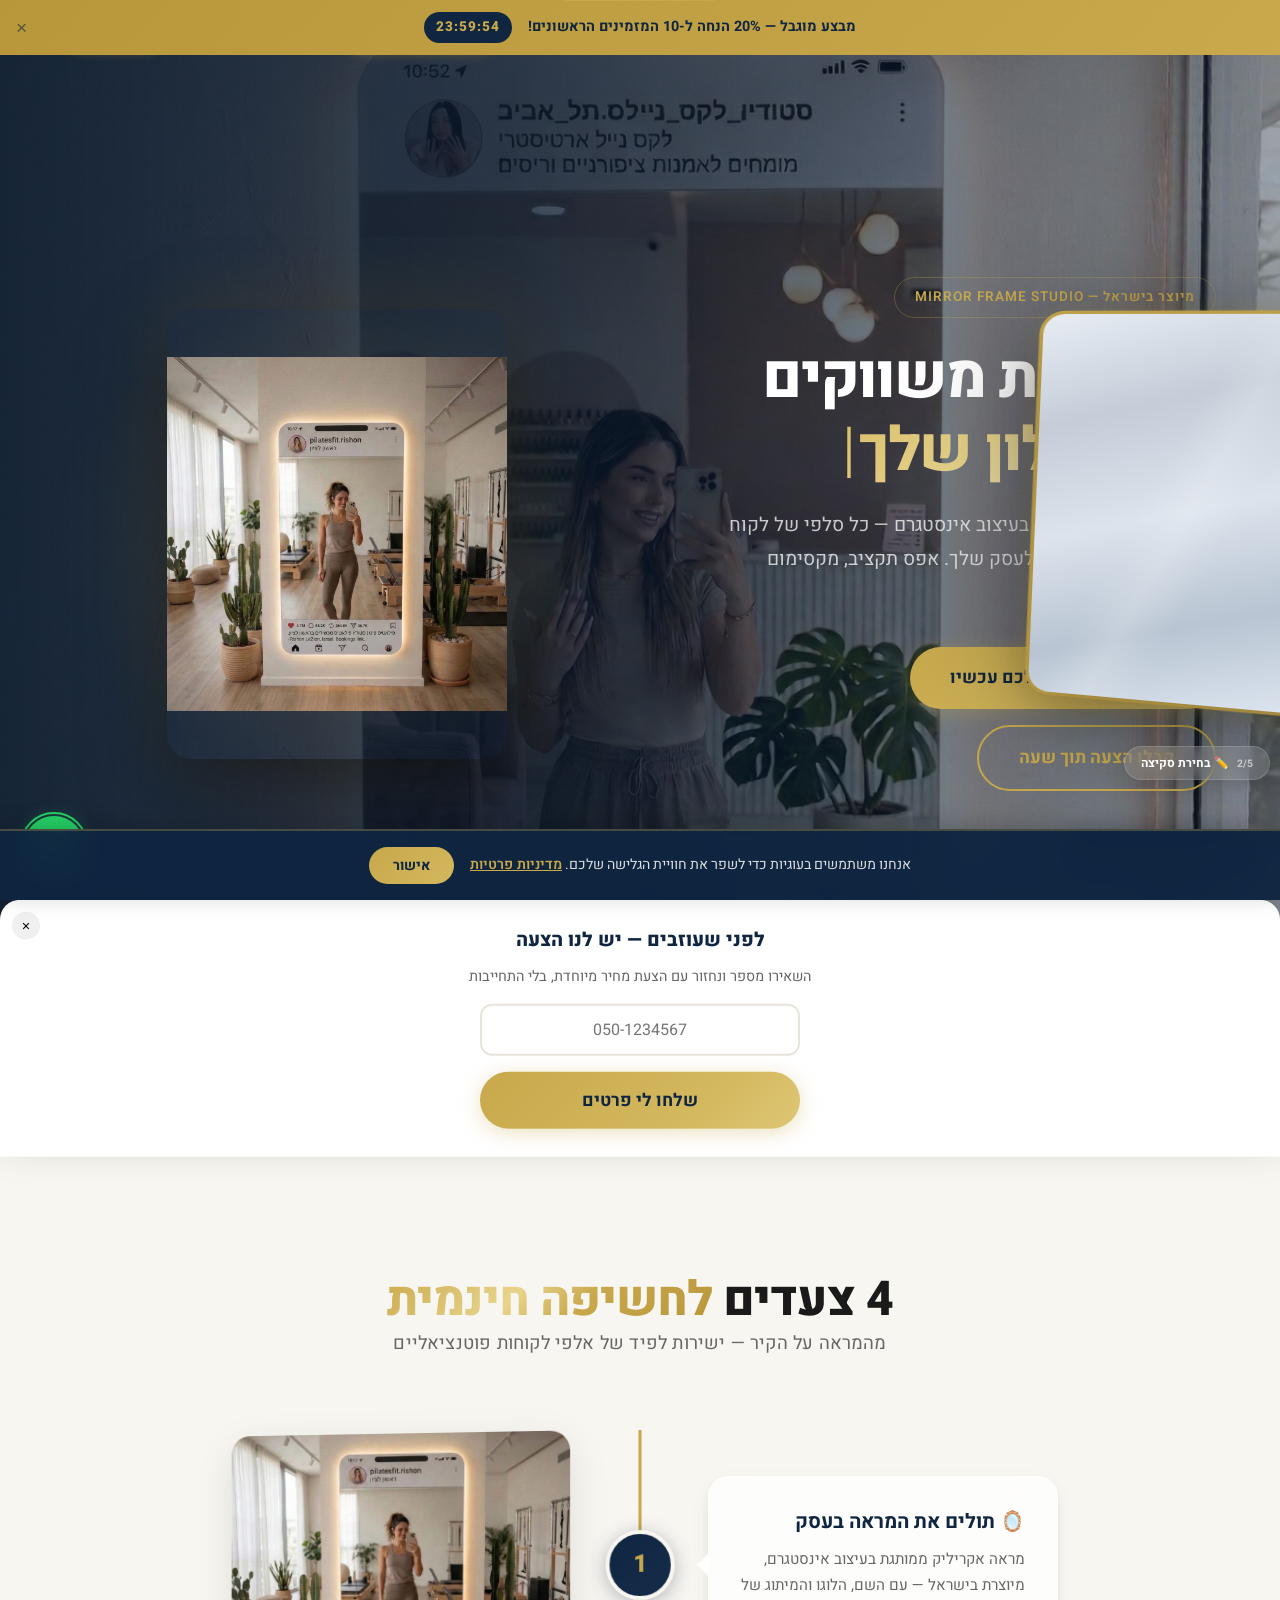
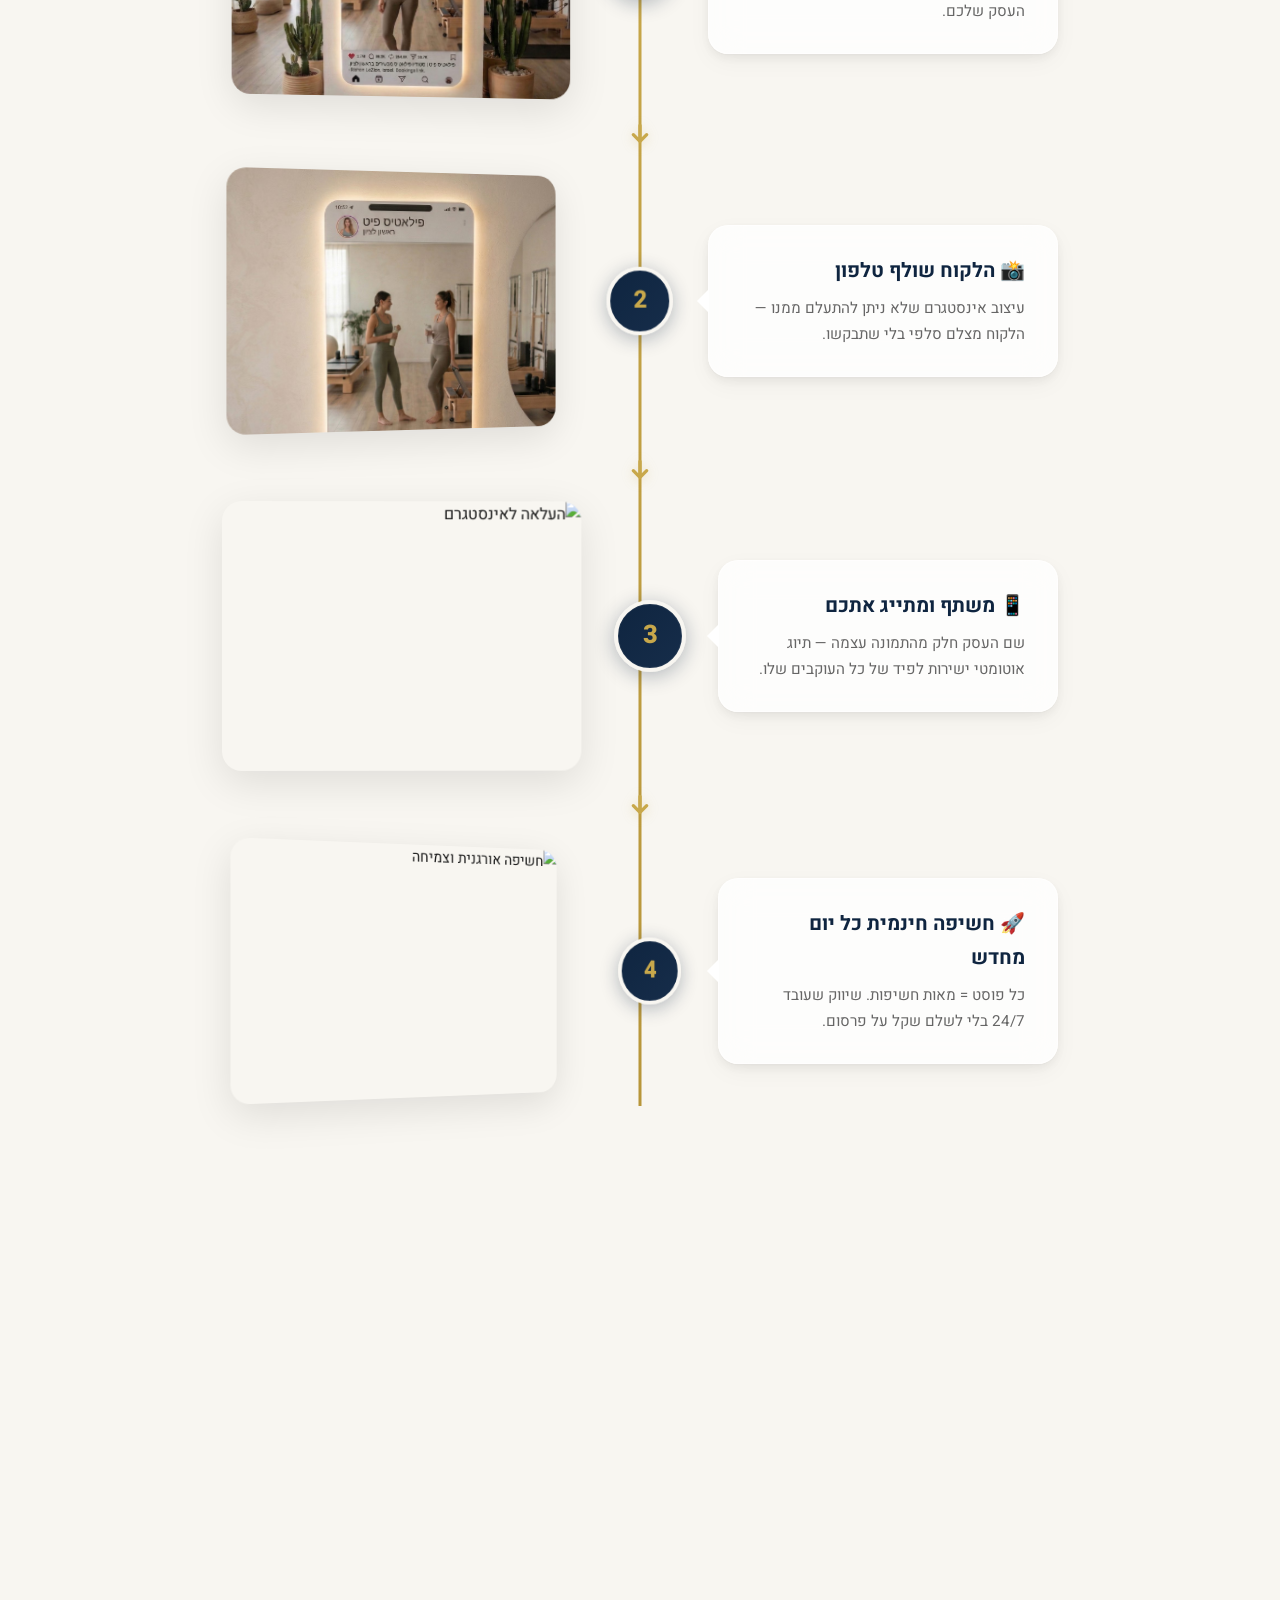
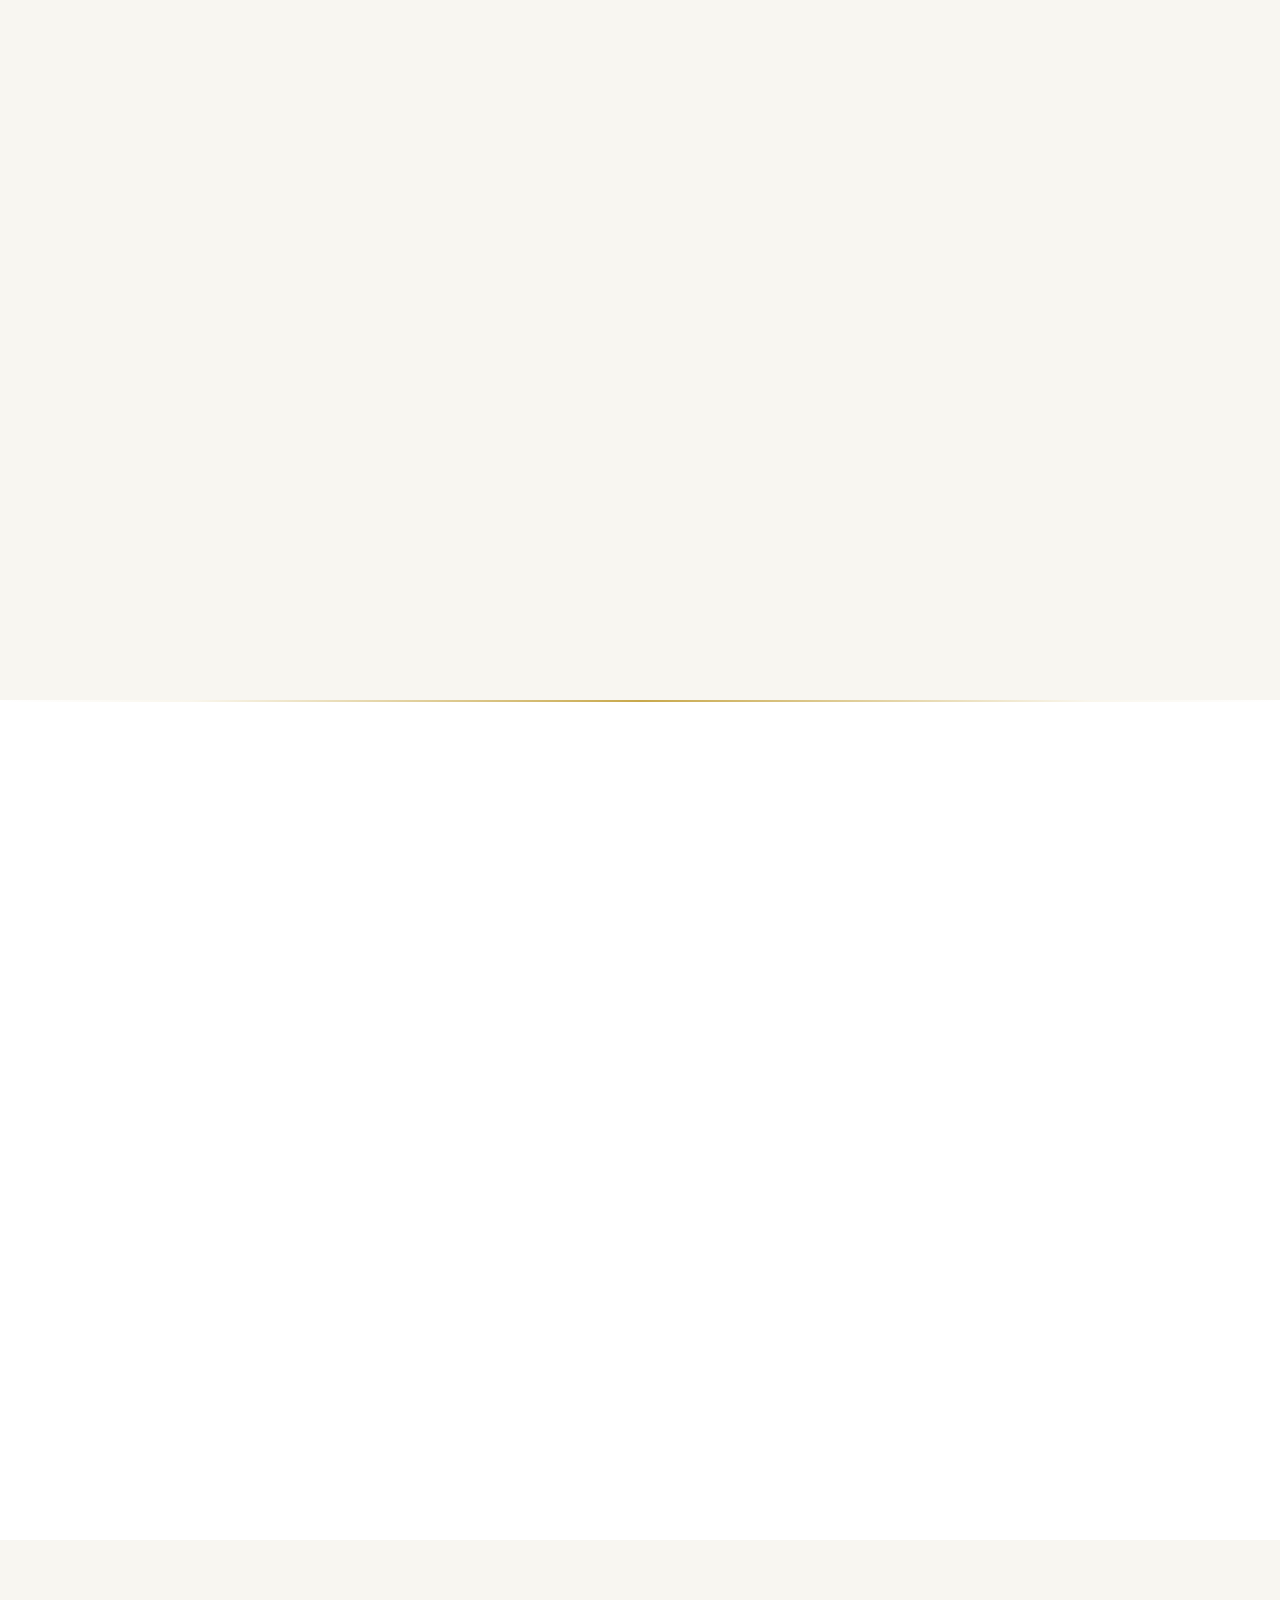
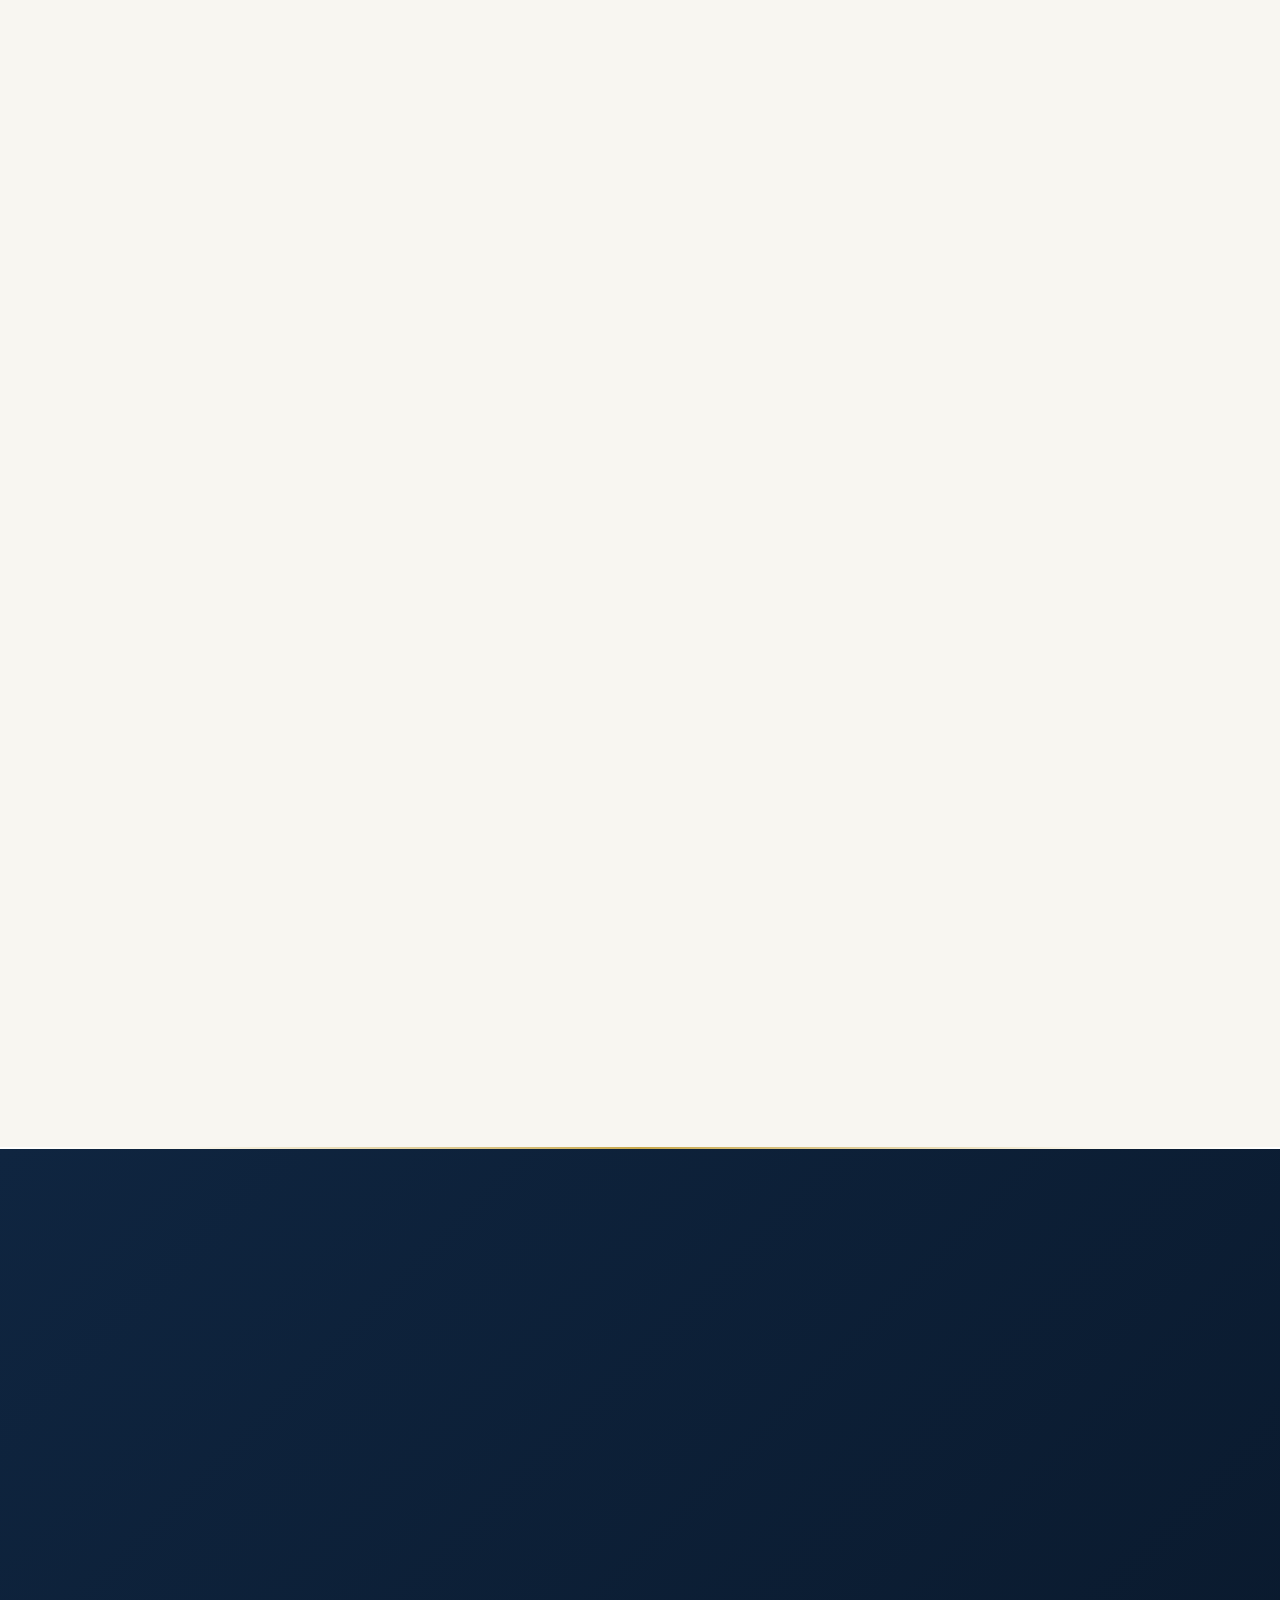
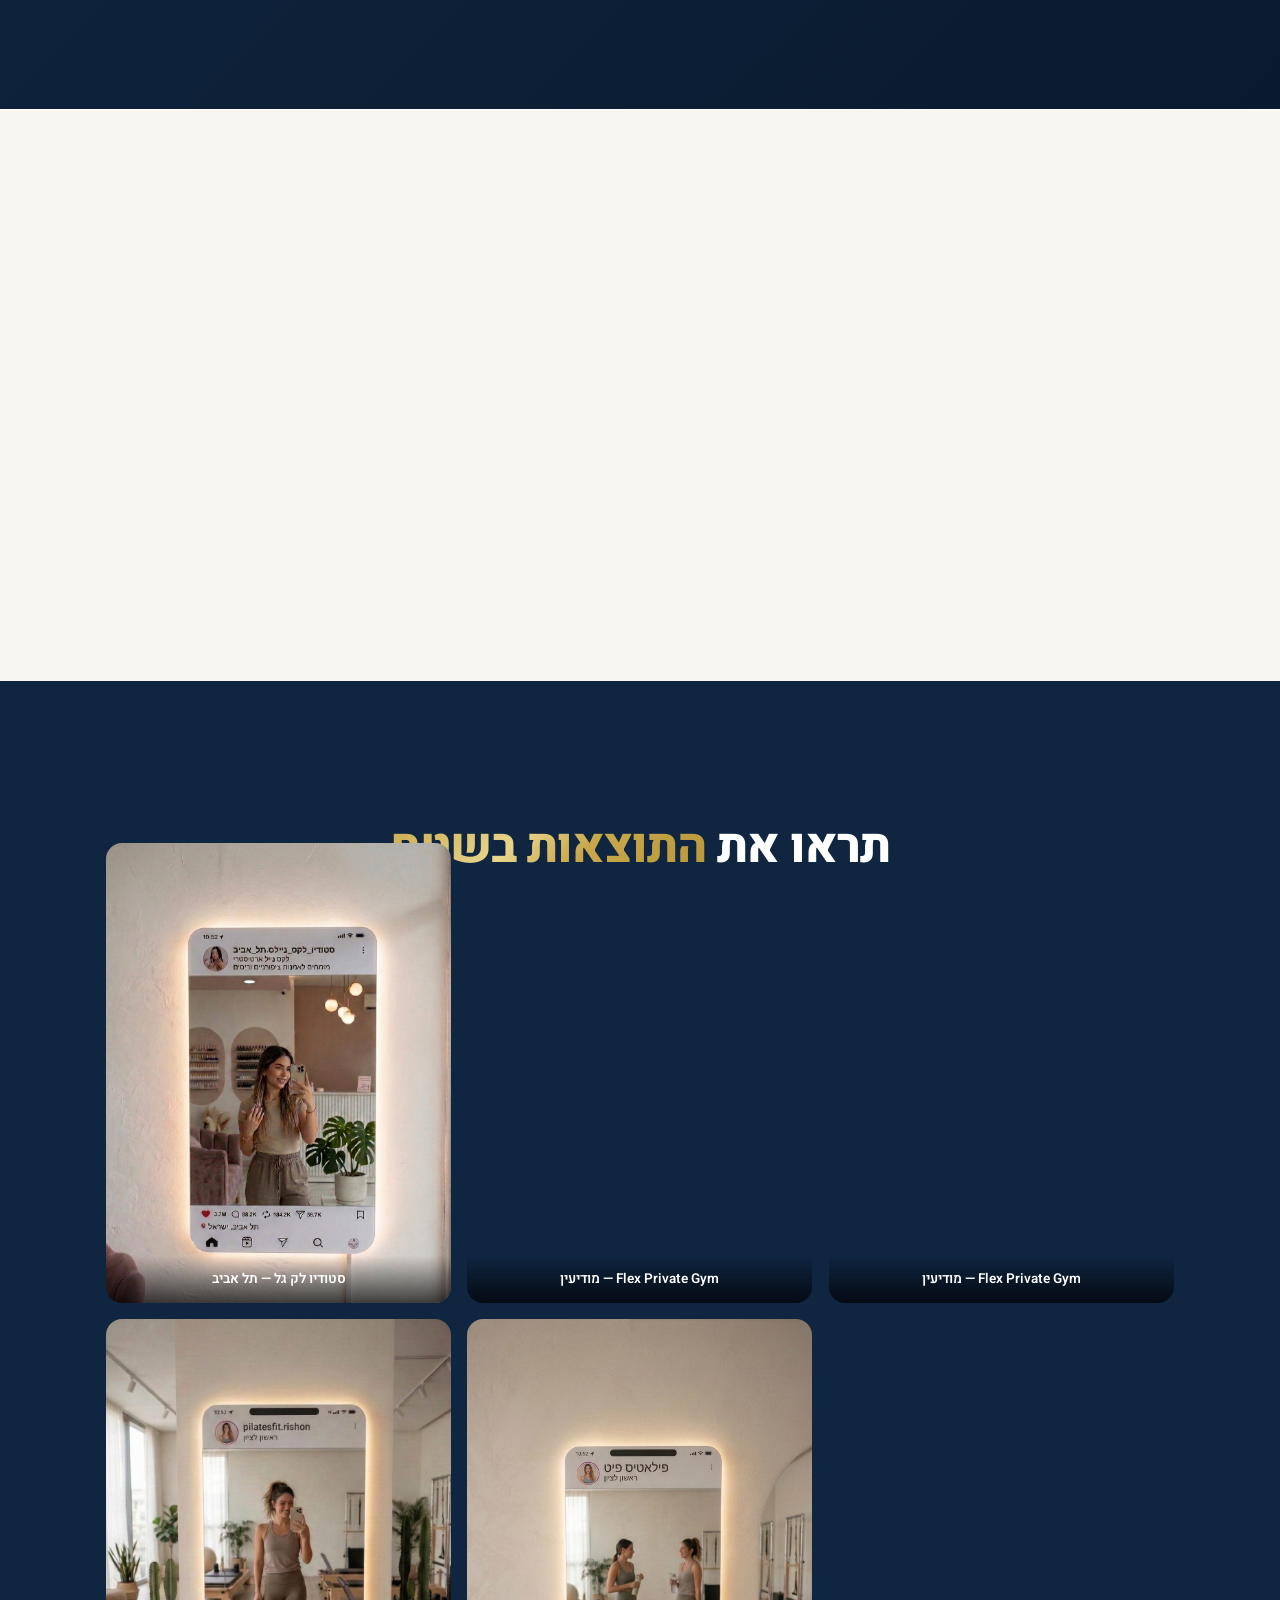
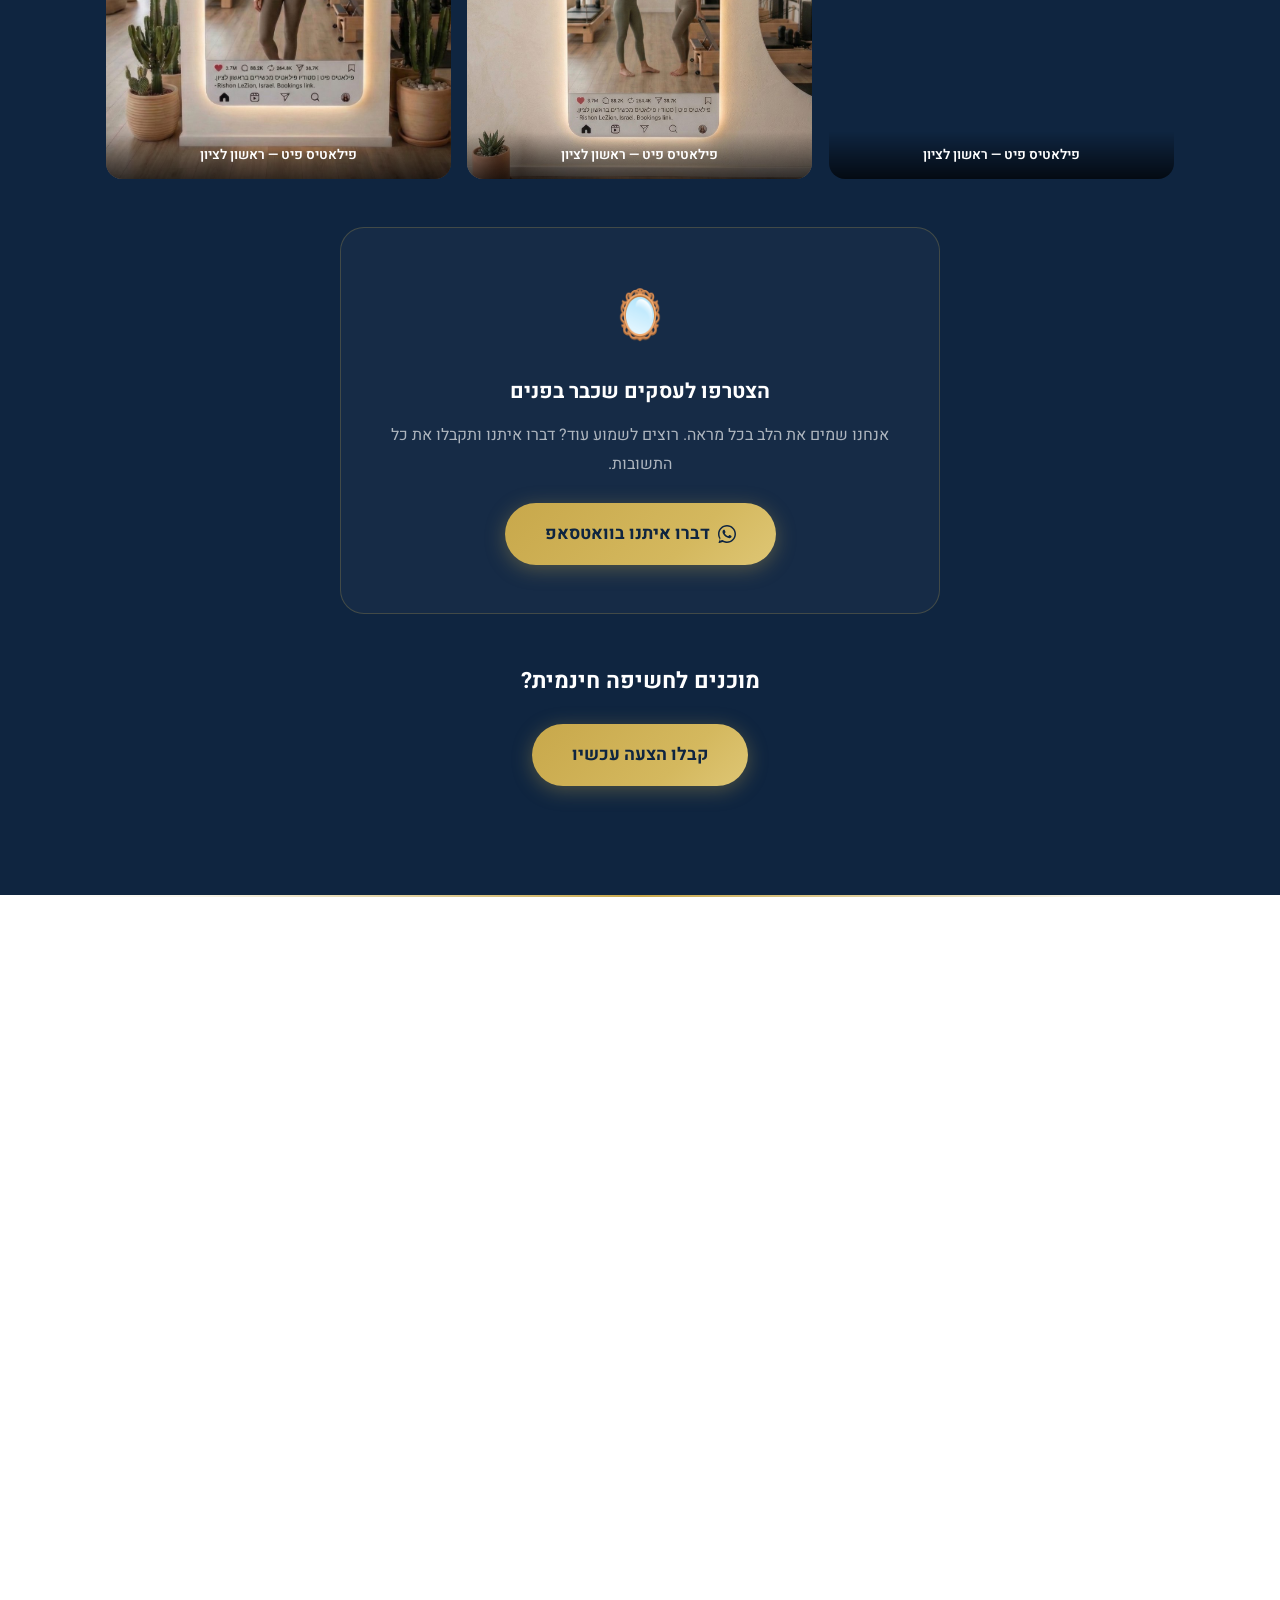
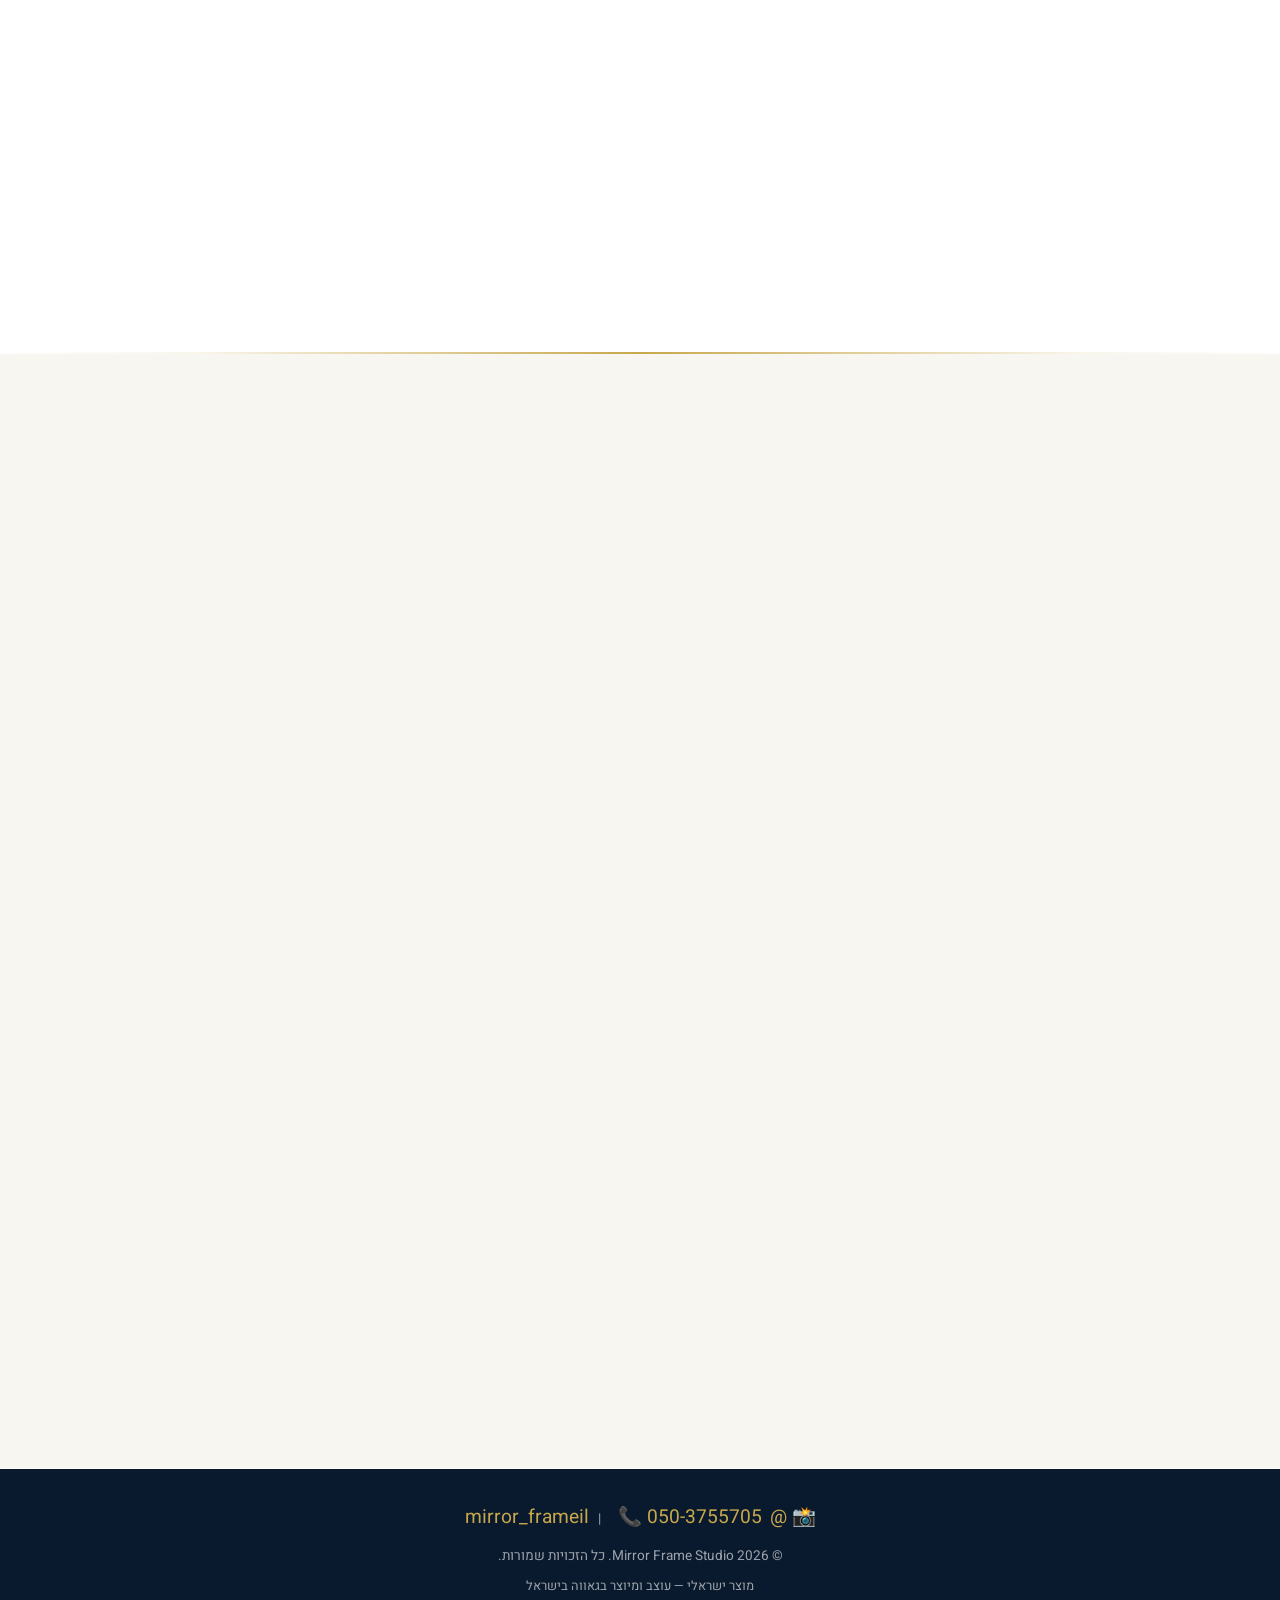
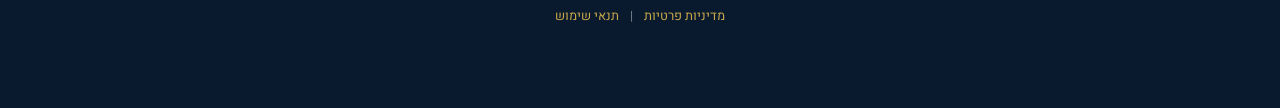
==== commit 48e46524: "Add Flex Private Gym photos to gallery and fix layout - Added 2 real client photos from Flex Private" ====
--- a/index.html
+++ b/index.html
@@ -593,12 +593,13 @@
 .proof-arrow{width:44px;height:44px;border-radius:50%;background:rgba(200,168,75,.15);border:1px solid rgba(200,168,75,.3);color:var(--gold);display:flex;align-items:center;justify-content:center;cursor:pointer;font-size:1.1rem;transition:all .3s}
 .proof-arrow:hover{background:var(--gold);color:var(--navy)}
 /* Real Photos Gallery */
-.real-gallery{display:grid;grid-template-columns:repeat(4,1fr);gap:16px;max-width:1000px;margin:0 auto 48px;padding:0 16px}
+.real-gallery{display:grid;grid-template-columns:repeat(3,1fr);gap:16px;max-width:1000px;margin:0 auto 48px;padding:0 16px}
 .real-gallery-item{position:relative;border-radius:16px;overflow:hidden;aspect-ratio:3/4;cursor:pointer;transition:transform .3s}
 .real-gallery-item:hover{transform:scale(1.03)}
 .real-gallery-item img{width:100%;height:100%;object-fit:cover}
 .real-gallery-item .gallery-label{position:absolute;bottom:0;left:0;right:0;padding:12px;background:linear-gradient(transparent,rgba(0,0,0,.7));color:#fff;font-size:.85rem;font-weight:600;text-align:center}
 @media(max-width:768px){.real-gallery{grid-template-columns:repeat(2,1fr);gap:10px}}
+@media(min-width:769px){.real-gallery{max-width:1100px}}
 @media(max-width:768px){
   .proof-card{padding:24px 20px;border-radius:16px}
   .proof-card .quote-mark{font-size:2rem}
@@ -1089,7 +1090,7 @@
 
 /* ========== PERFORMANCE: CONTENT-VISIBILITY & IMAGE RENDERING ========== */
 img{image-rendering:auto}
-.how-it-works,.roi-section,.compare-section,.editor-section,.guarantee-section,.target,.proof,.faq,.lead-section{content-visibility:auto;contain-intrinsic-size:auto 800px}
+.how-it-works,.roi-section,.compare-section,.editor-section,.guarantee-section,.target,.faq,.lead-section{content-visibility:auto;contain-intrinsic-size:auto 800px}
 .roi-section,.compare-section,.editor-section,.guarantee-section{contain:layout style paint}
 
 /* ========== MADE IN ISRAEL BADGE ========== */
@@ -1722,6 +1723,14 @@
     <h2 class="section-title reveal" style="color:var(--white)">תראו את <span class="gold-text">התוצאות בשטח</span></h2>
     <div class="real-gallery reveal">
       <div class="real-gallery-item">
+        <img src="images/flex-gym-1.jpg" alt="מראה ממותגת בחדר כושר Flex Private Gym מודיעין" loading="lazy" decoding="async" width="300" height="400">
+        <div class="gallery-label">Flex Private Gym — מודיעין</div>
+      </div>
+      <div class="real-gallery-item">
+        <img src="images/flex-gym-2.jpg" alt="מתאמנים מצטלמים במראה ממותגת Flex Private Gym" loading="lazy" decoding="async" width="300" height="400">
+        <div class="gallery-label">Flex Private Gym — מודיעין</div>
+      </div>
+      <div class="real-gallery-item">
         <img src="images/studio-lak-gal.jpg" alt="מראה ממותגת בסטודיו לק ניילס תל אביב" loading="lazy" decoding="async" width="300" height="400">
         <div class="gallery-label">סטודיו לק גל — תל אביב</div>
       </div>
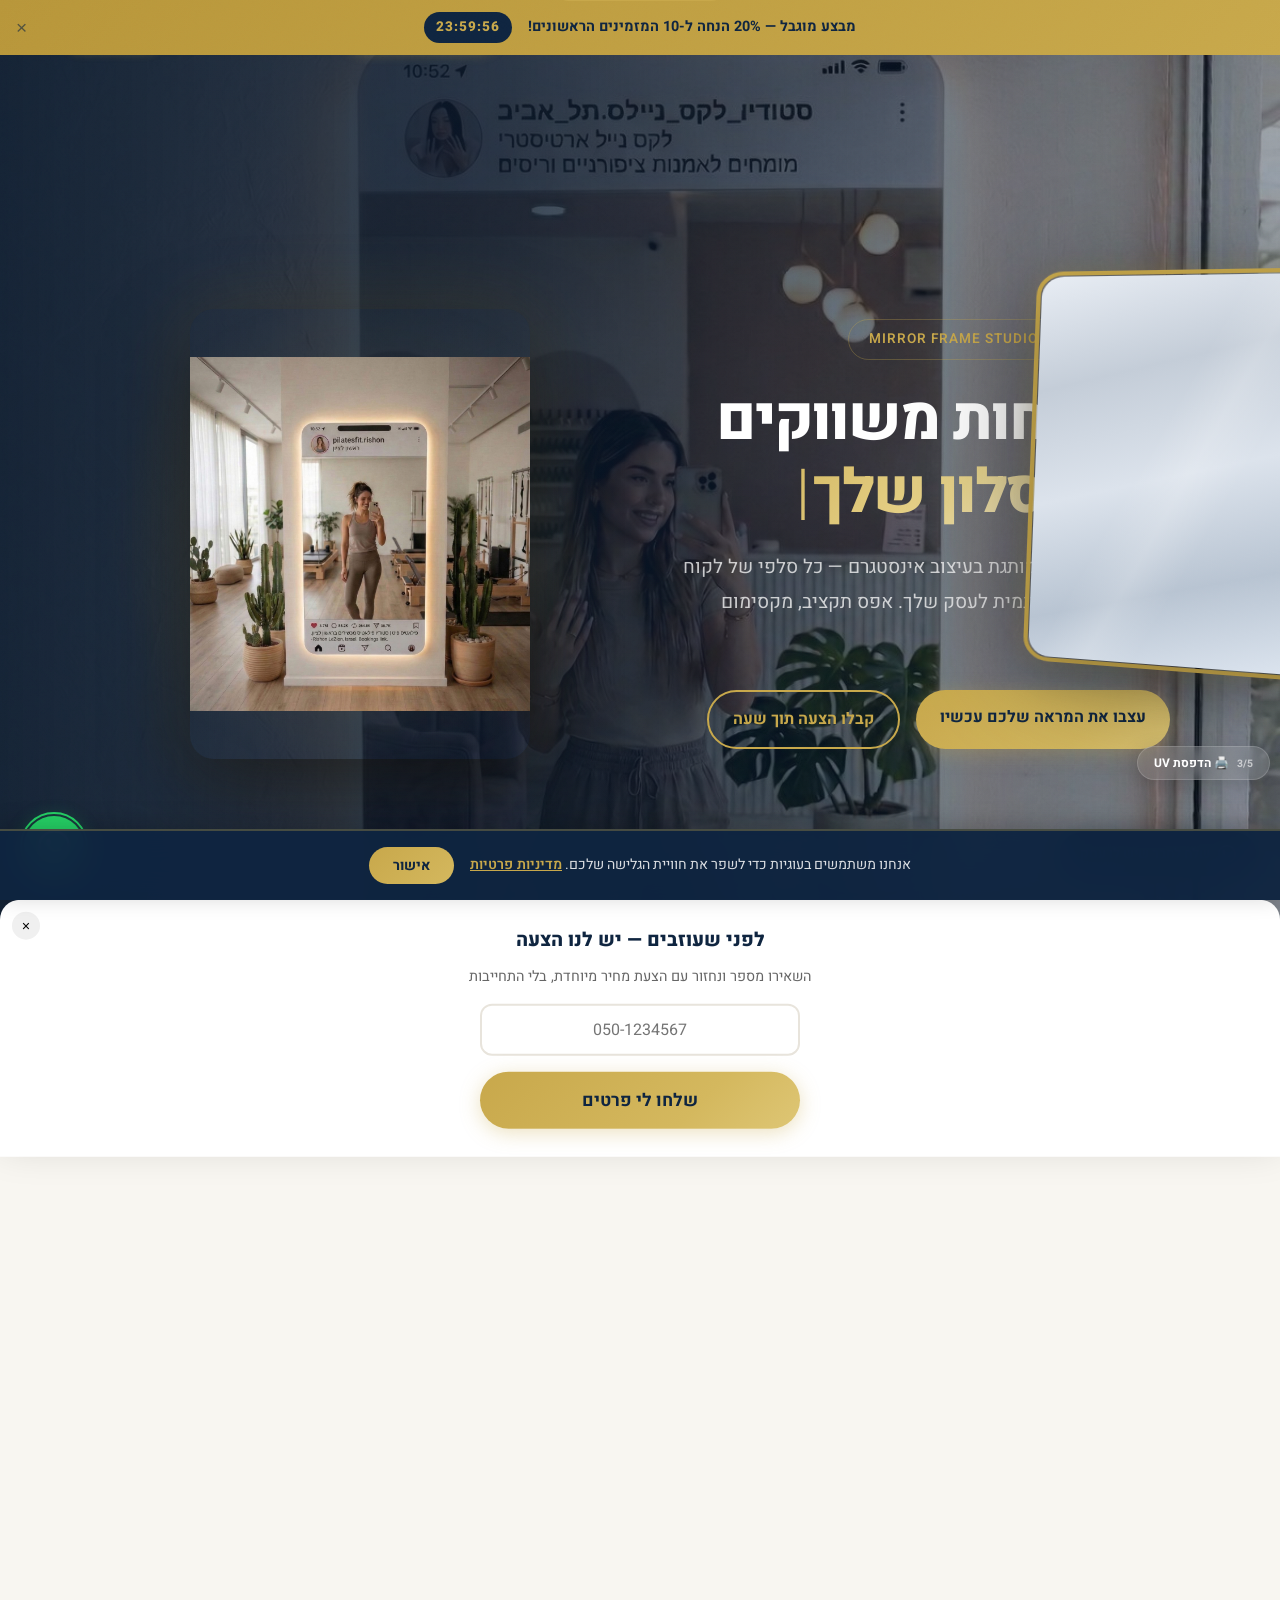
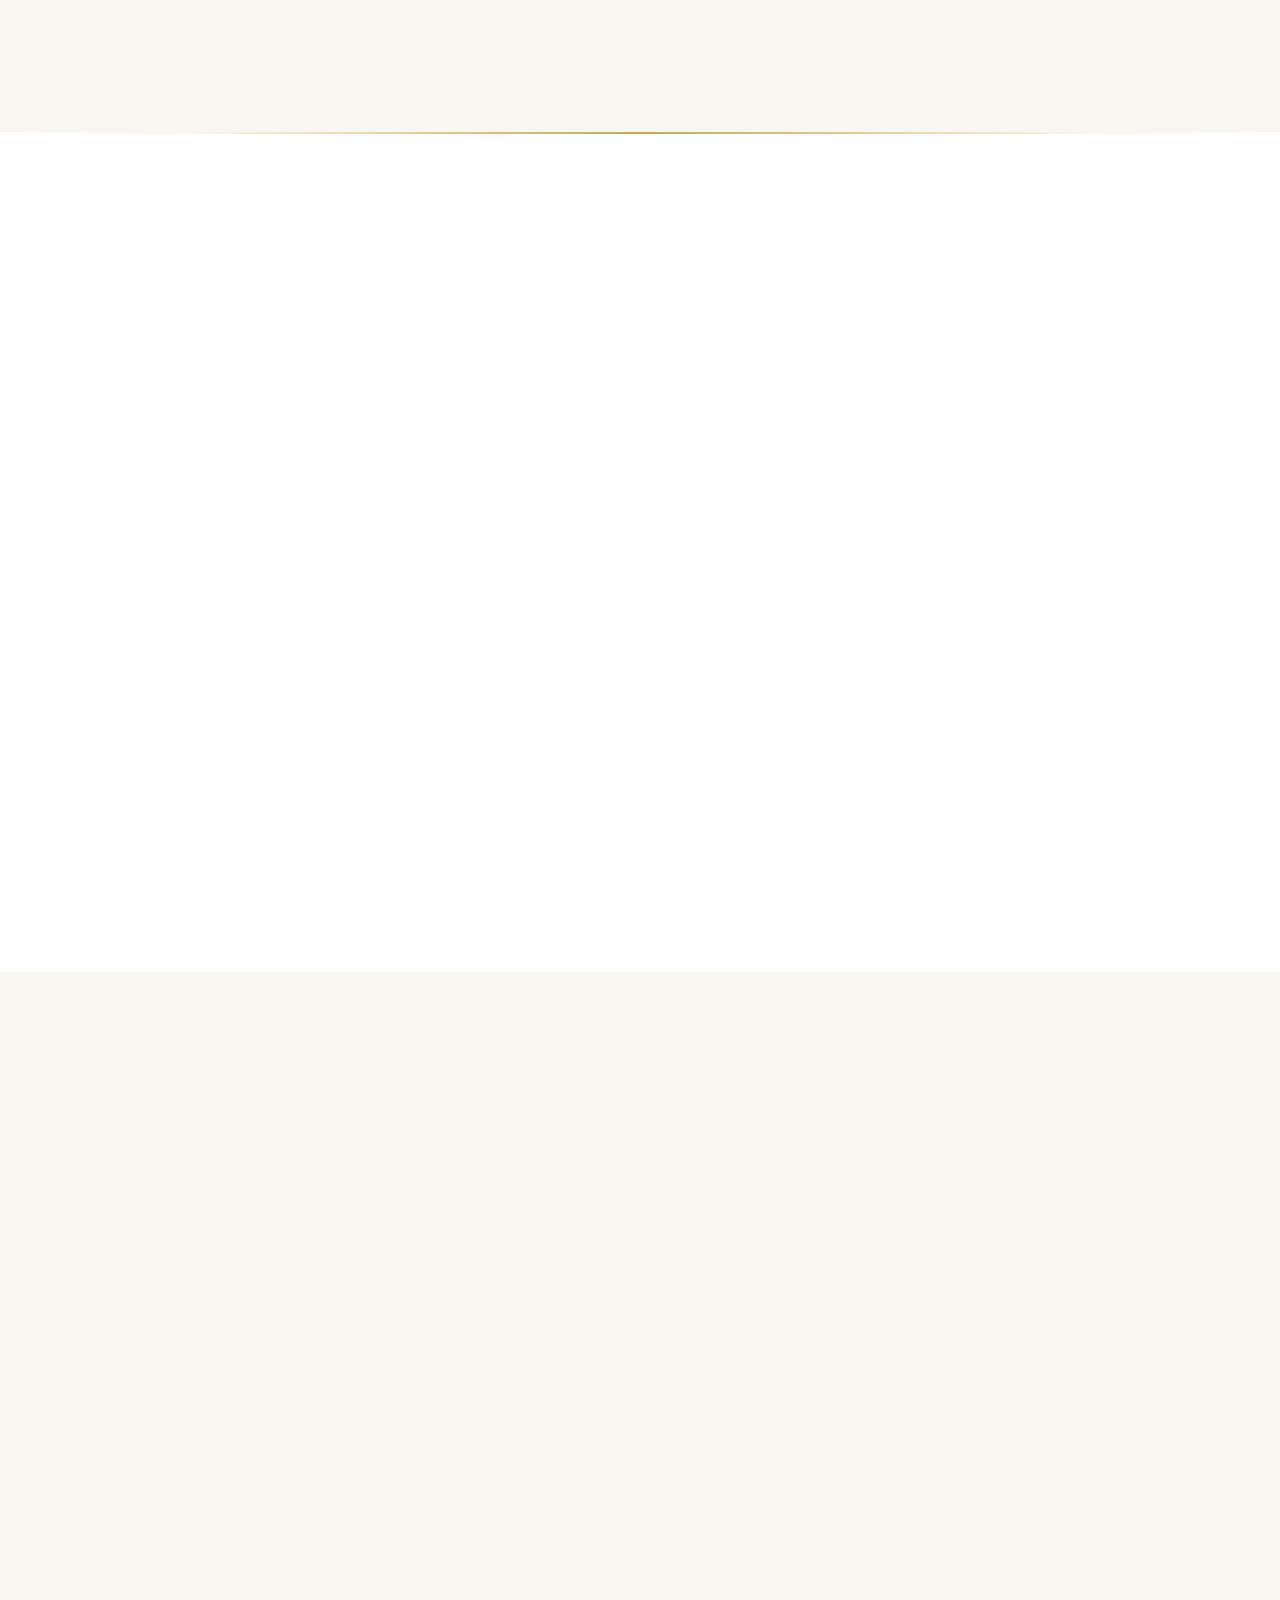
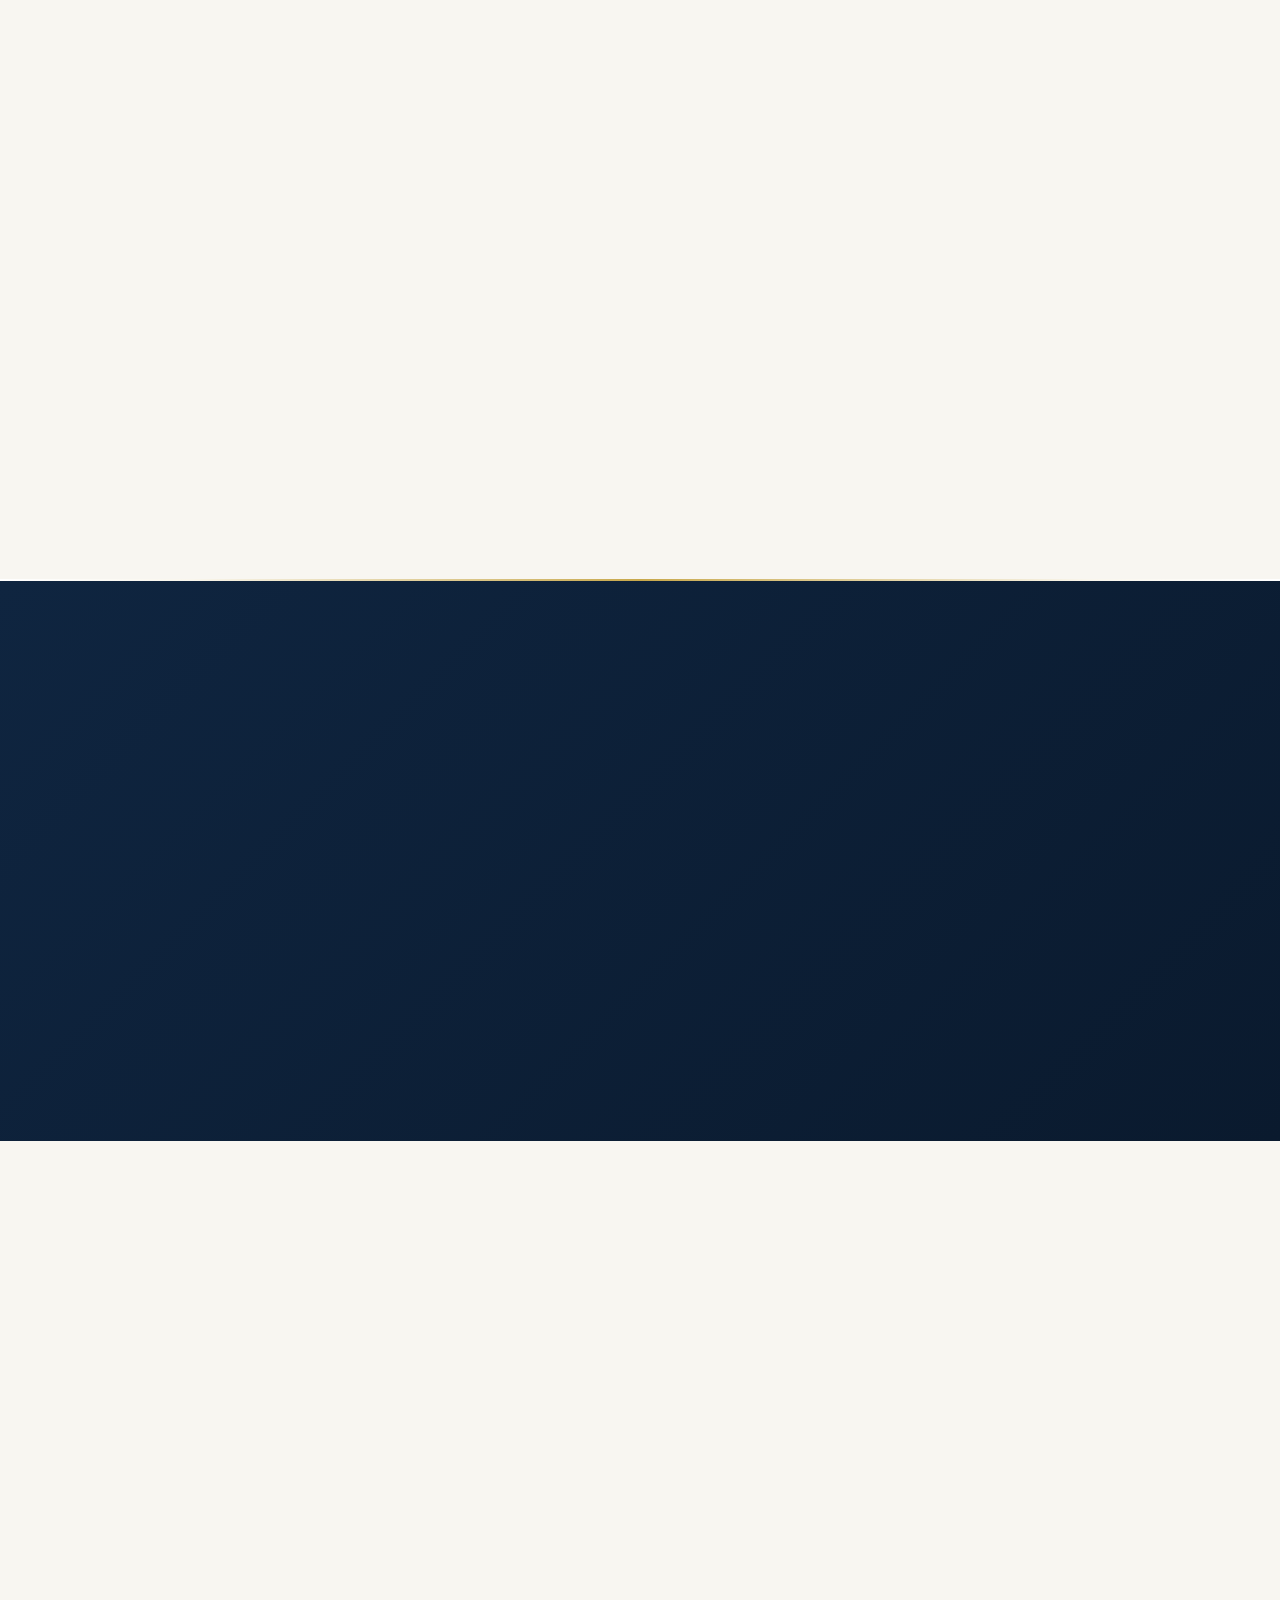
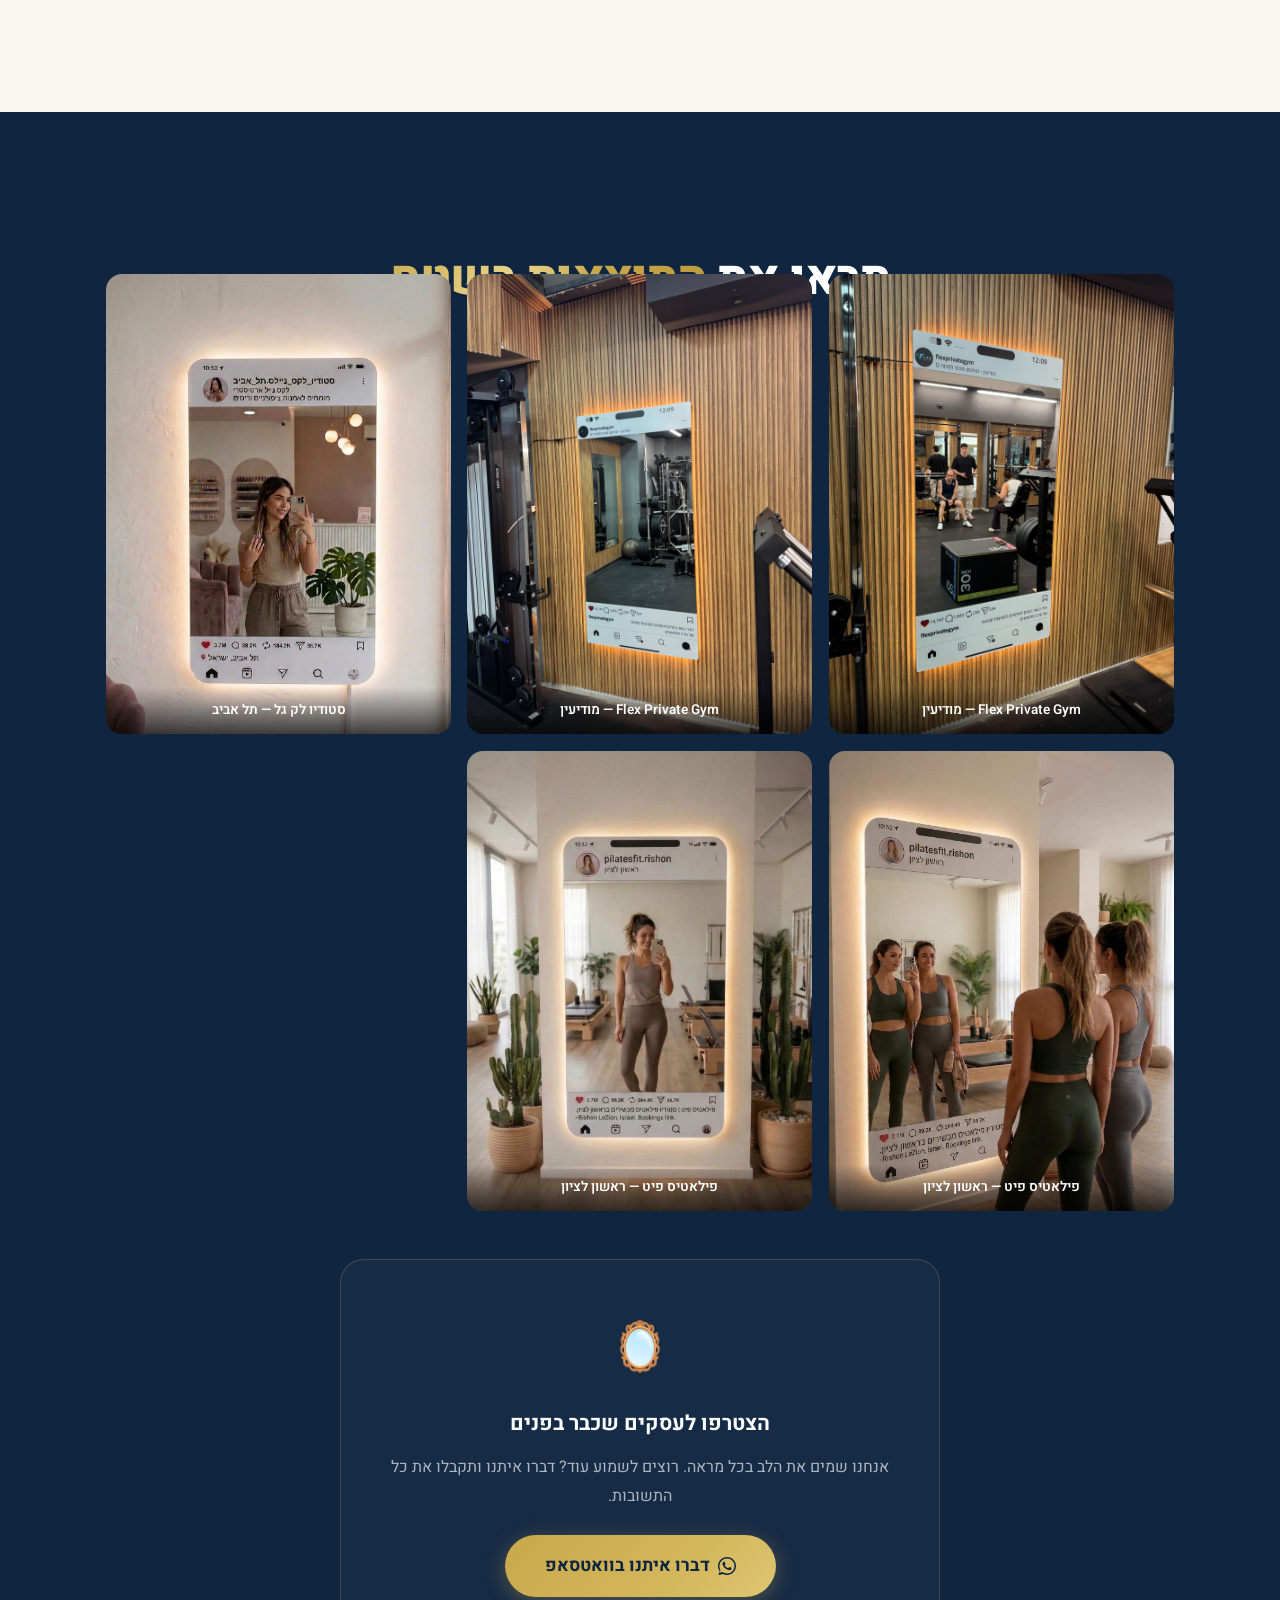
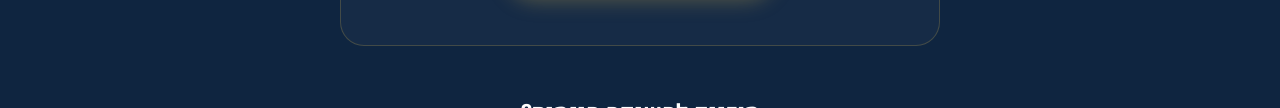
==== commit 08691664: "Remove duplicate pilates image and fix gallery visibility - Removed Gemini_Generated_Image_z8jir3z8j" ====
--- a/index.html
+++ b/index.html
@@ -1720,8 +1720,8 @@
 <!-- ========== SOCIAL PROOF ========== -->
 <section class="proof section-padding gradient-mesh-dark" id="proof">
   <div class="container">
-    <h2 class="section-title reveal" style="color:var(--white)">תראו את <span class="gold-text">התוצאות בשטח</span></h2>
-    <div class="real-gallery reveal">
+    <h2 class="section-title reveal visible" style="color:var(--white)">תראו את <span class="gold-text">התוצאות בשטח</span></h2>
+    <div class="real-gallery reveal visible">
       <div class="real-gallery-item">
         <img src="images/flex-gym-1.jpg" alt="מראה ממותגת בחדר כושר Flex Private Gym מודיעין" loading="lazy" decoding="async" width="300" height="400">
         <div class="gallery-label">Flex Private Gym — מודיעין</div>
@@ -1736,10 +1736,6 @@
       </div>
       <div class="real-gallery-item">
         <img src="images/pilates-rishon.jpg" alt="מתאמנות מצטלמות במראה ממותגת פילאטיס פיט ראשון" loading="lazy" decoding="async" width="300" height="400">
-        <div class="gallery-label">פילאטיס פיט — ראשון לציון</div>
-      </div>
-      <div class="real-gallery-item">
-        <img src="images/Gemini_Generated_Image_z8jir3z8jir3z8ji.jpg" alt="מראה ממותגת בסטודיו פילאטיס" loading="lazy" decoding="async" width="300" height="400">
         <div class="gallery-label">פילאטיס פיט — ראשון לציון</div>
       </div>
       <div class="real-gallery-item">
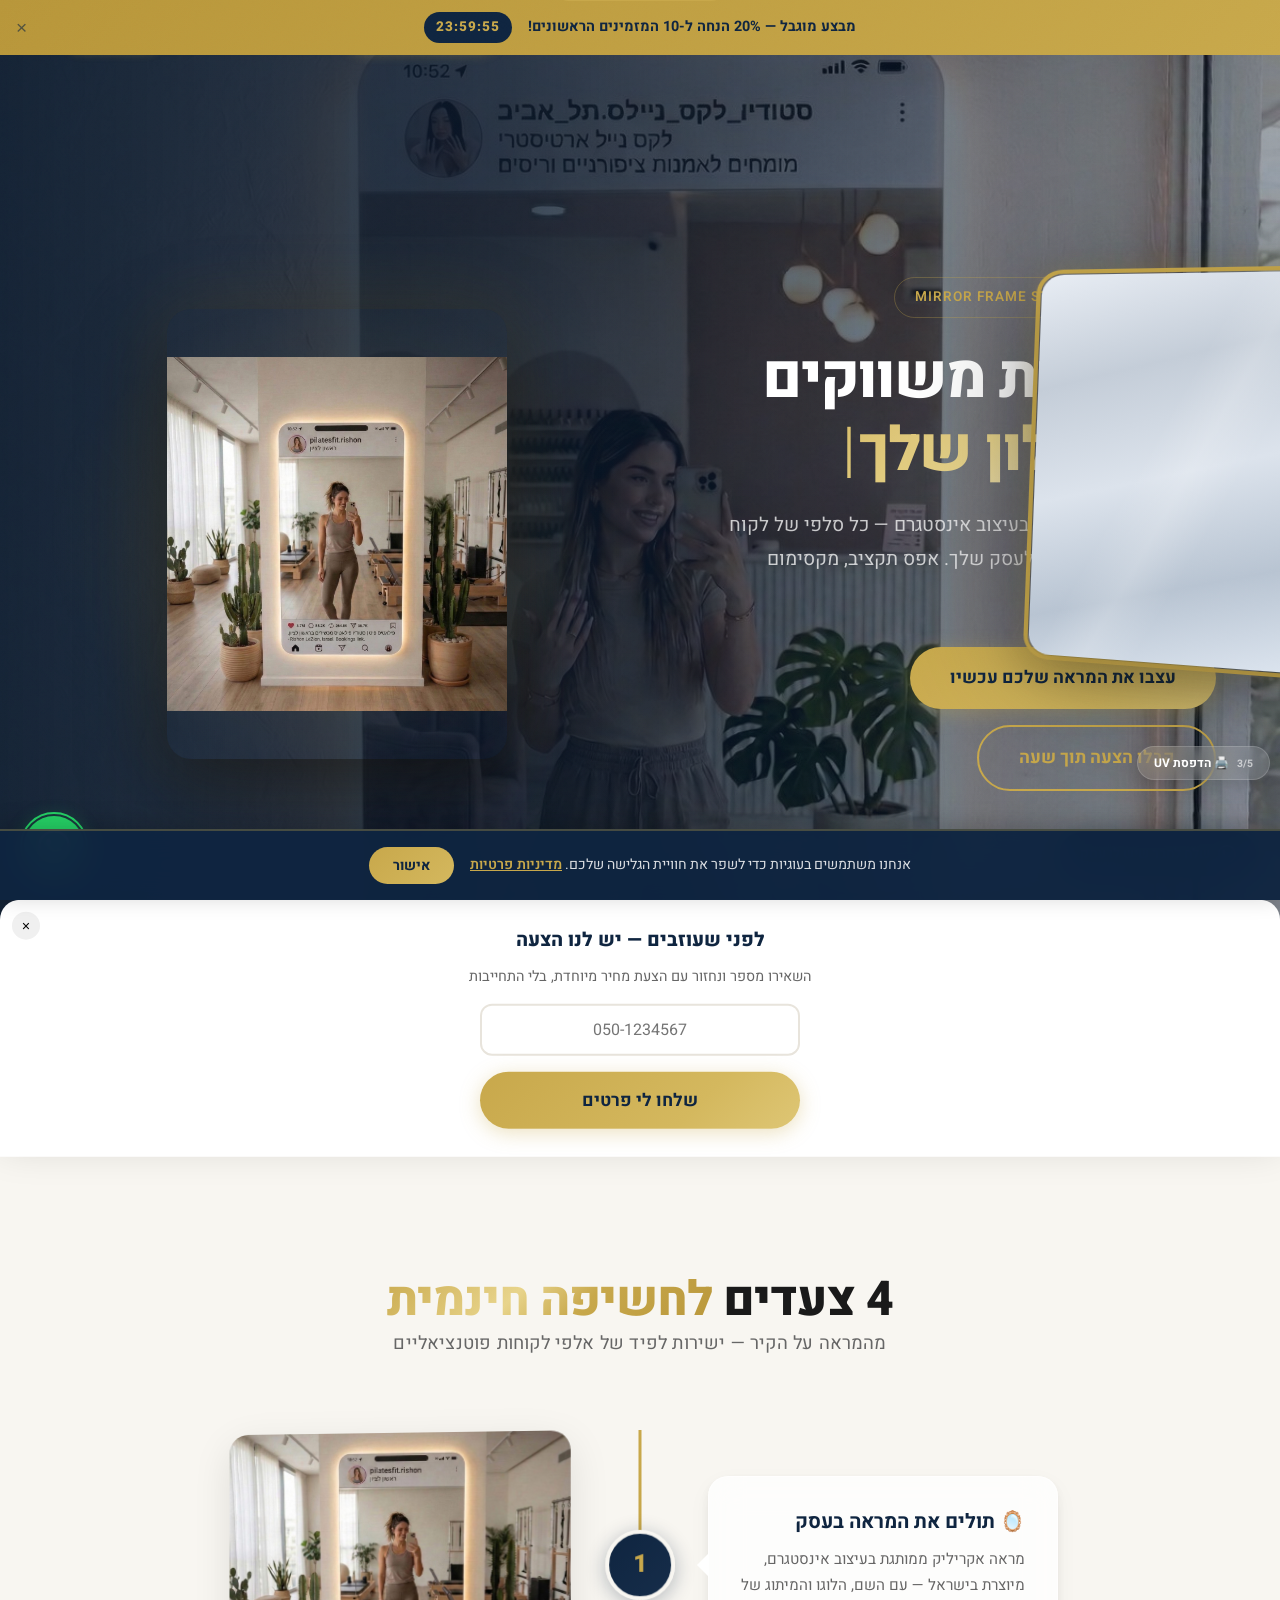
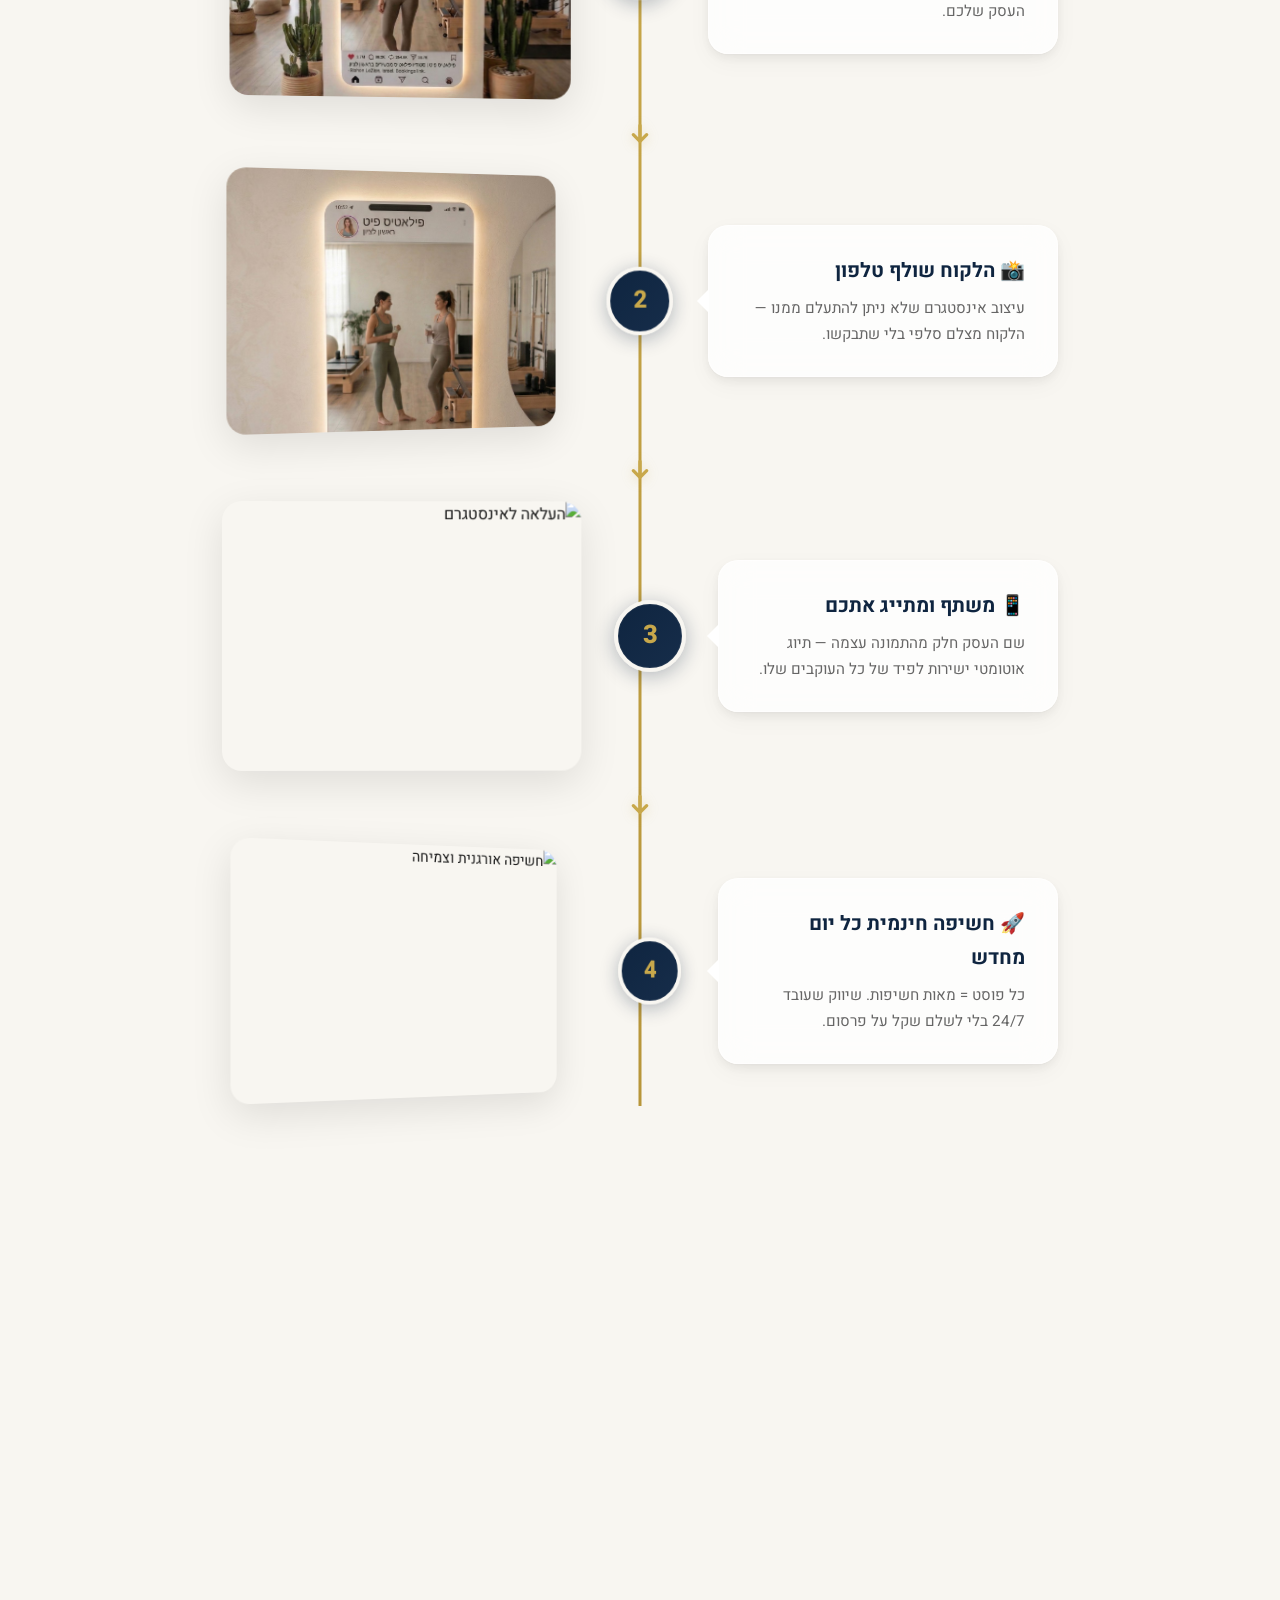
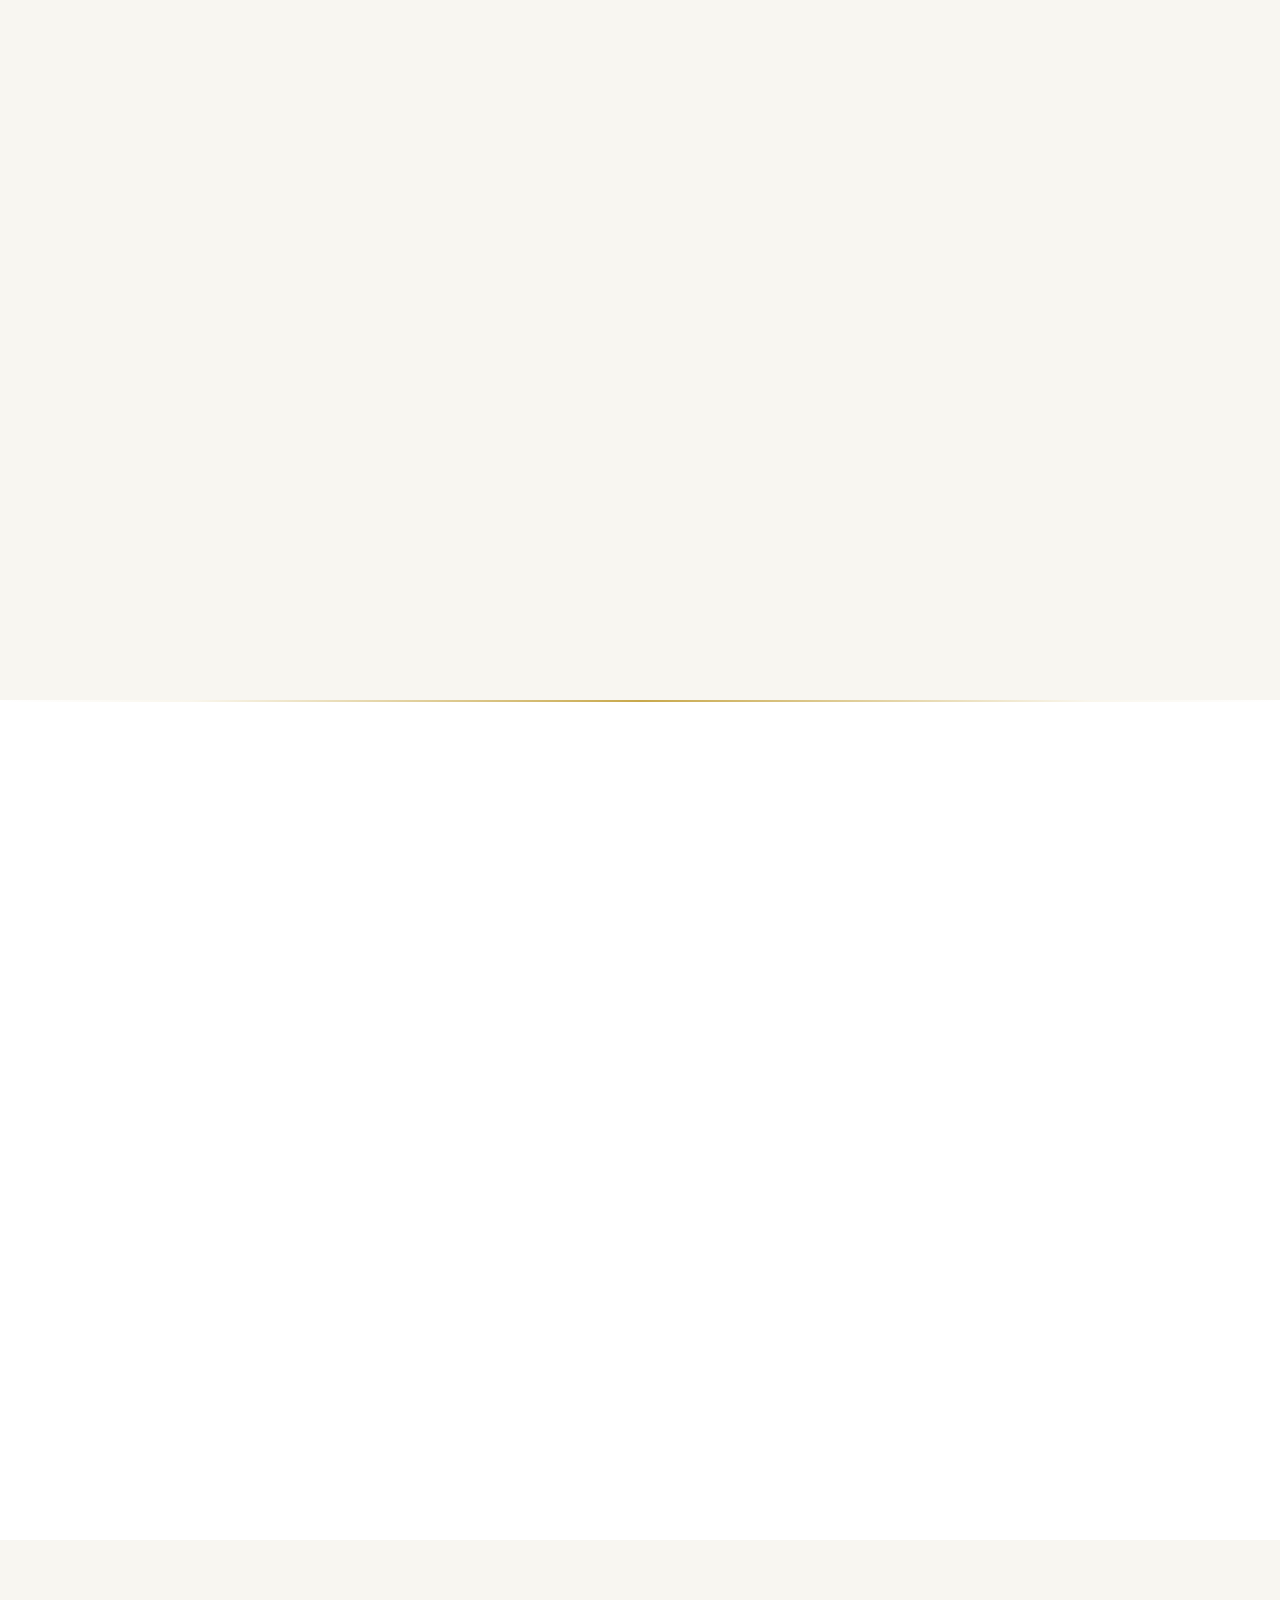
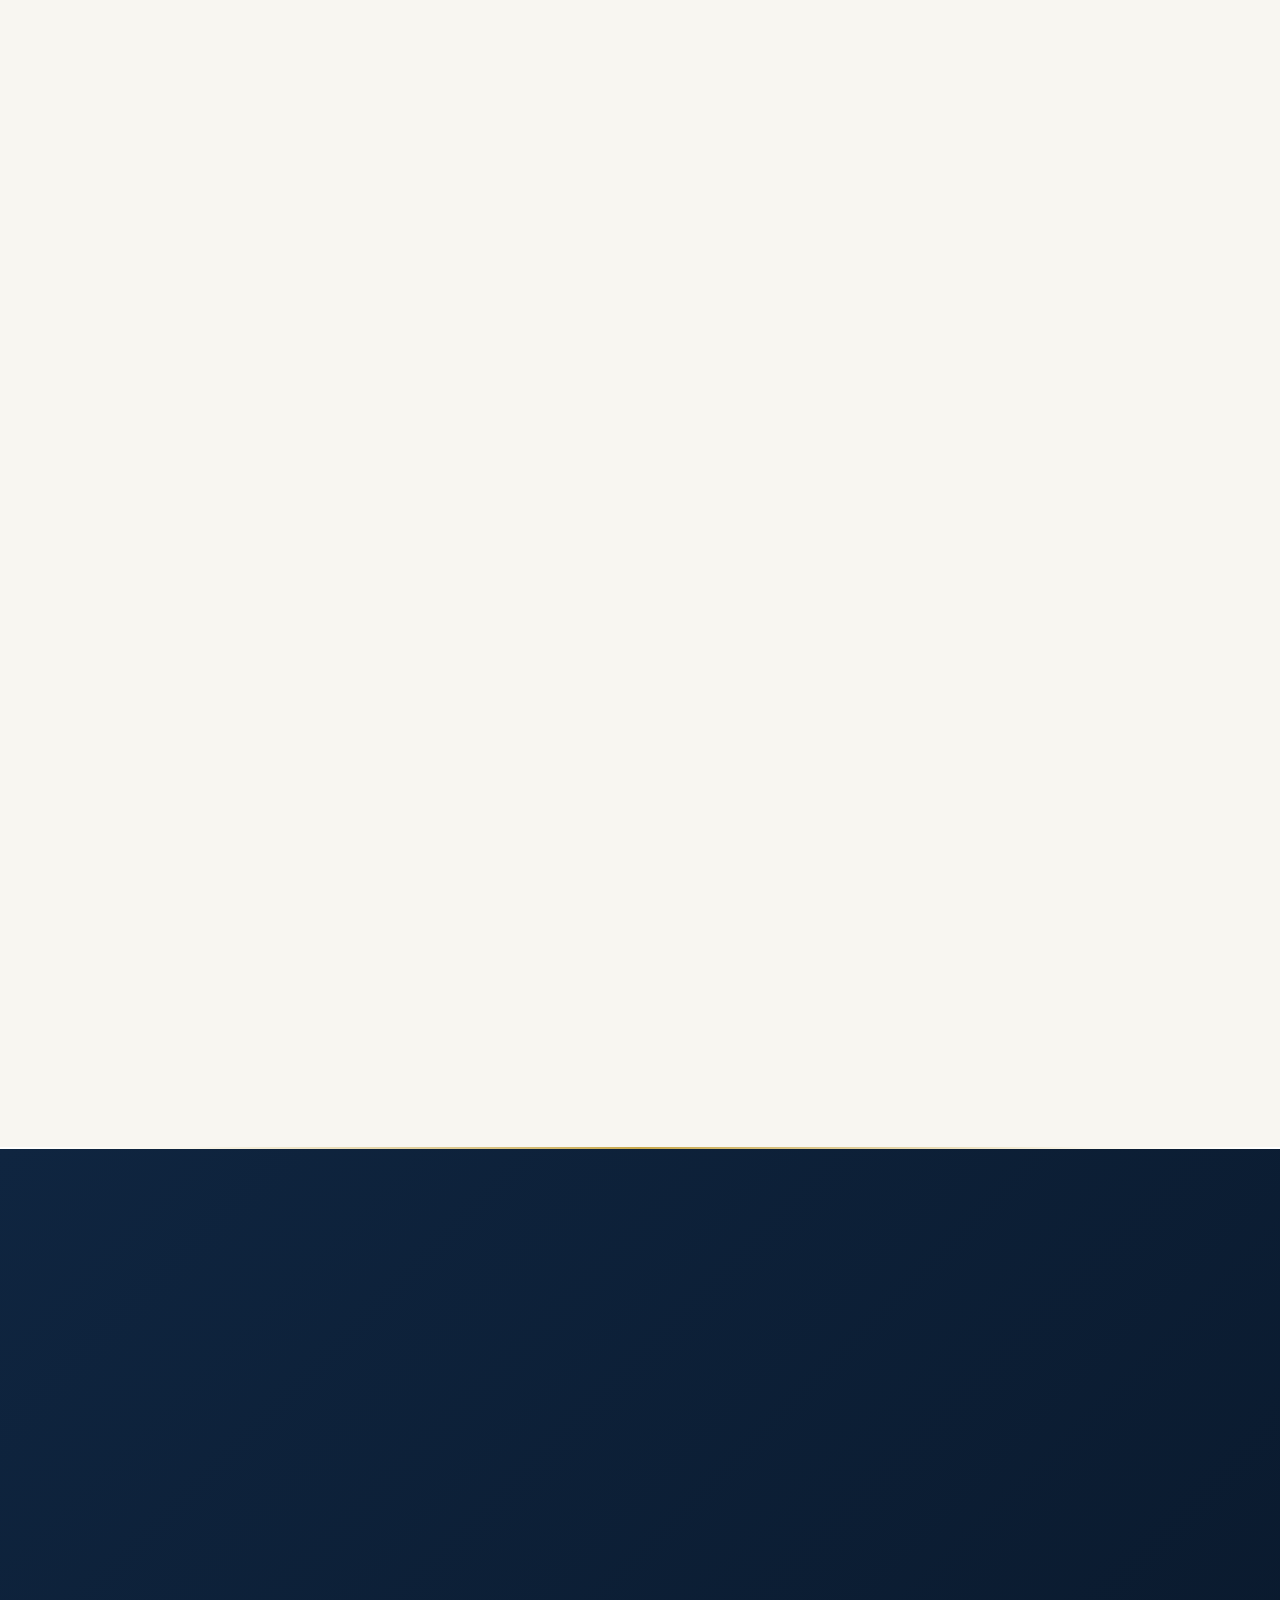
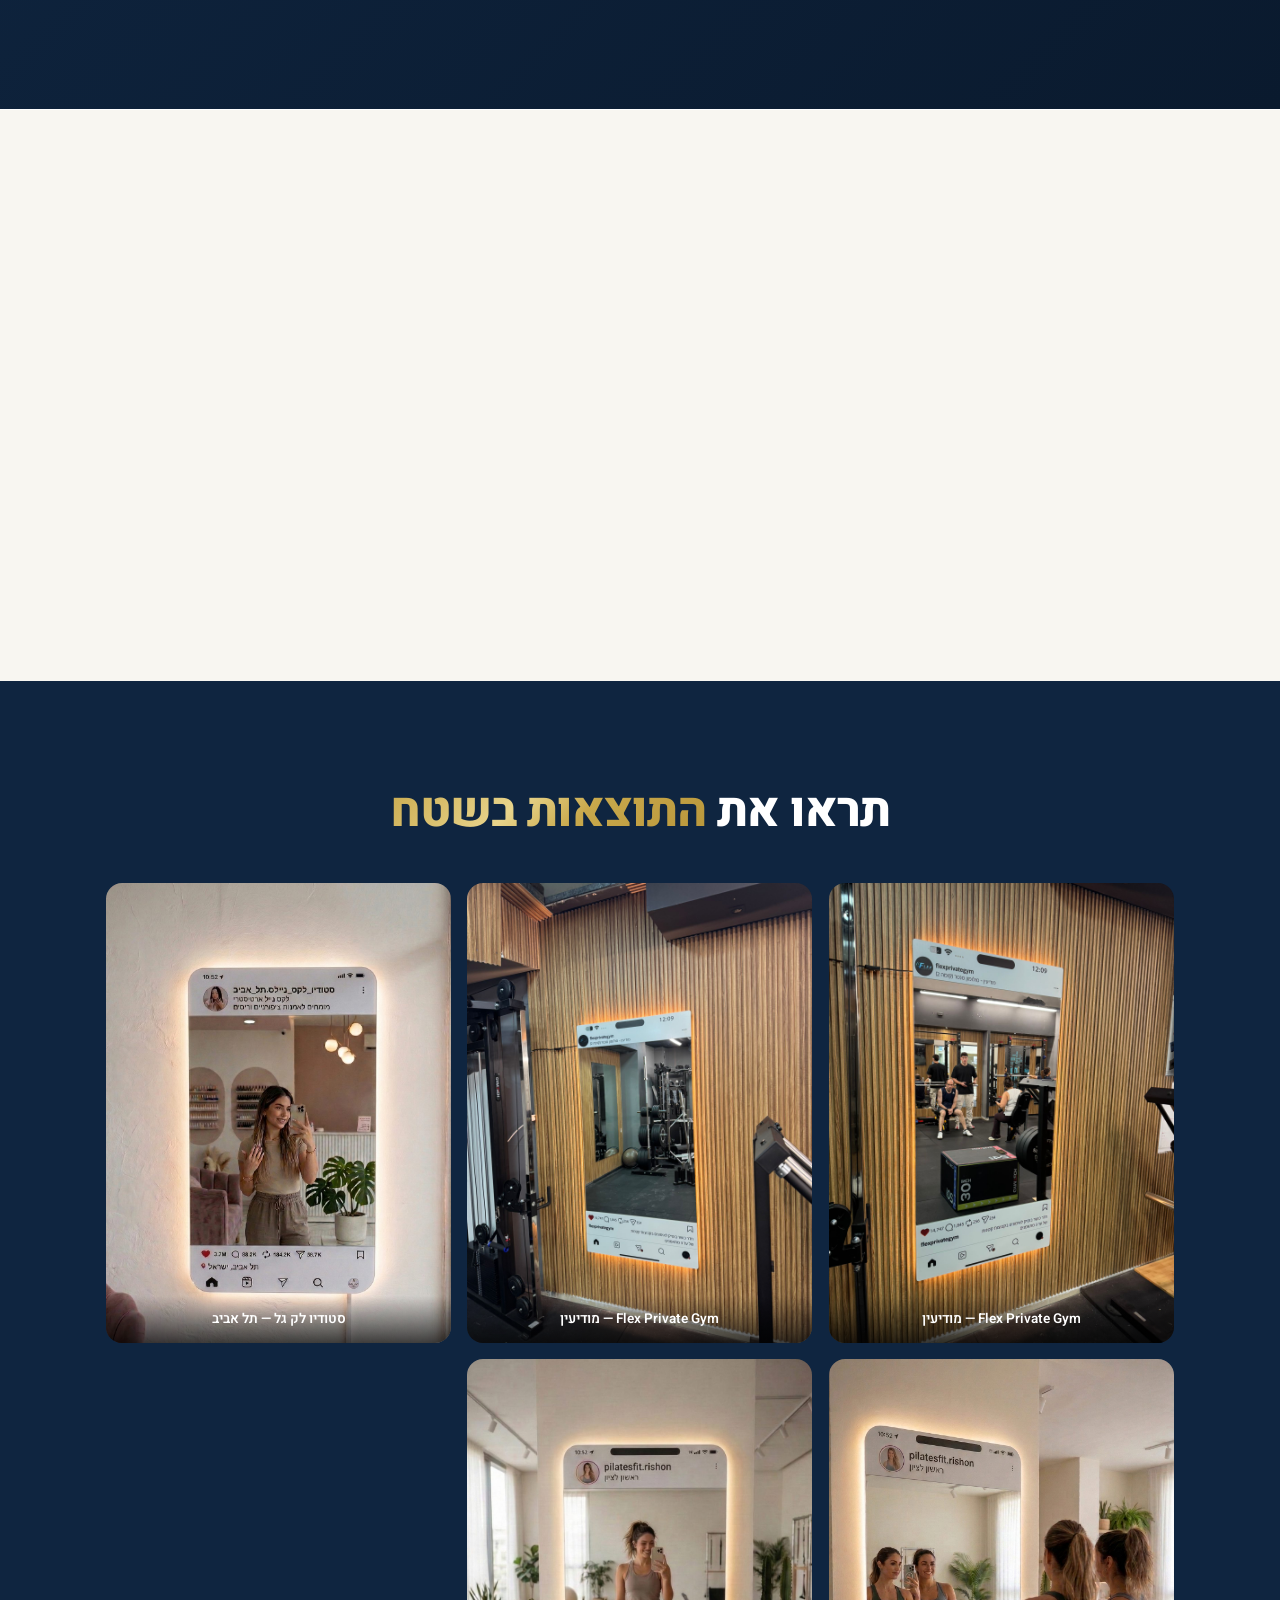
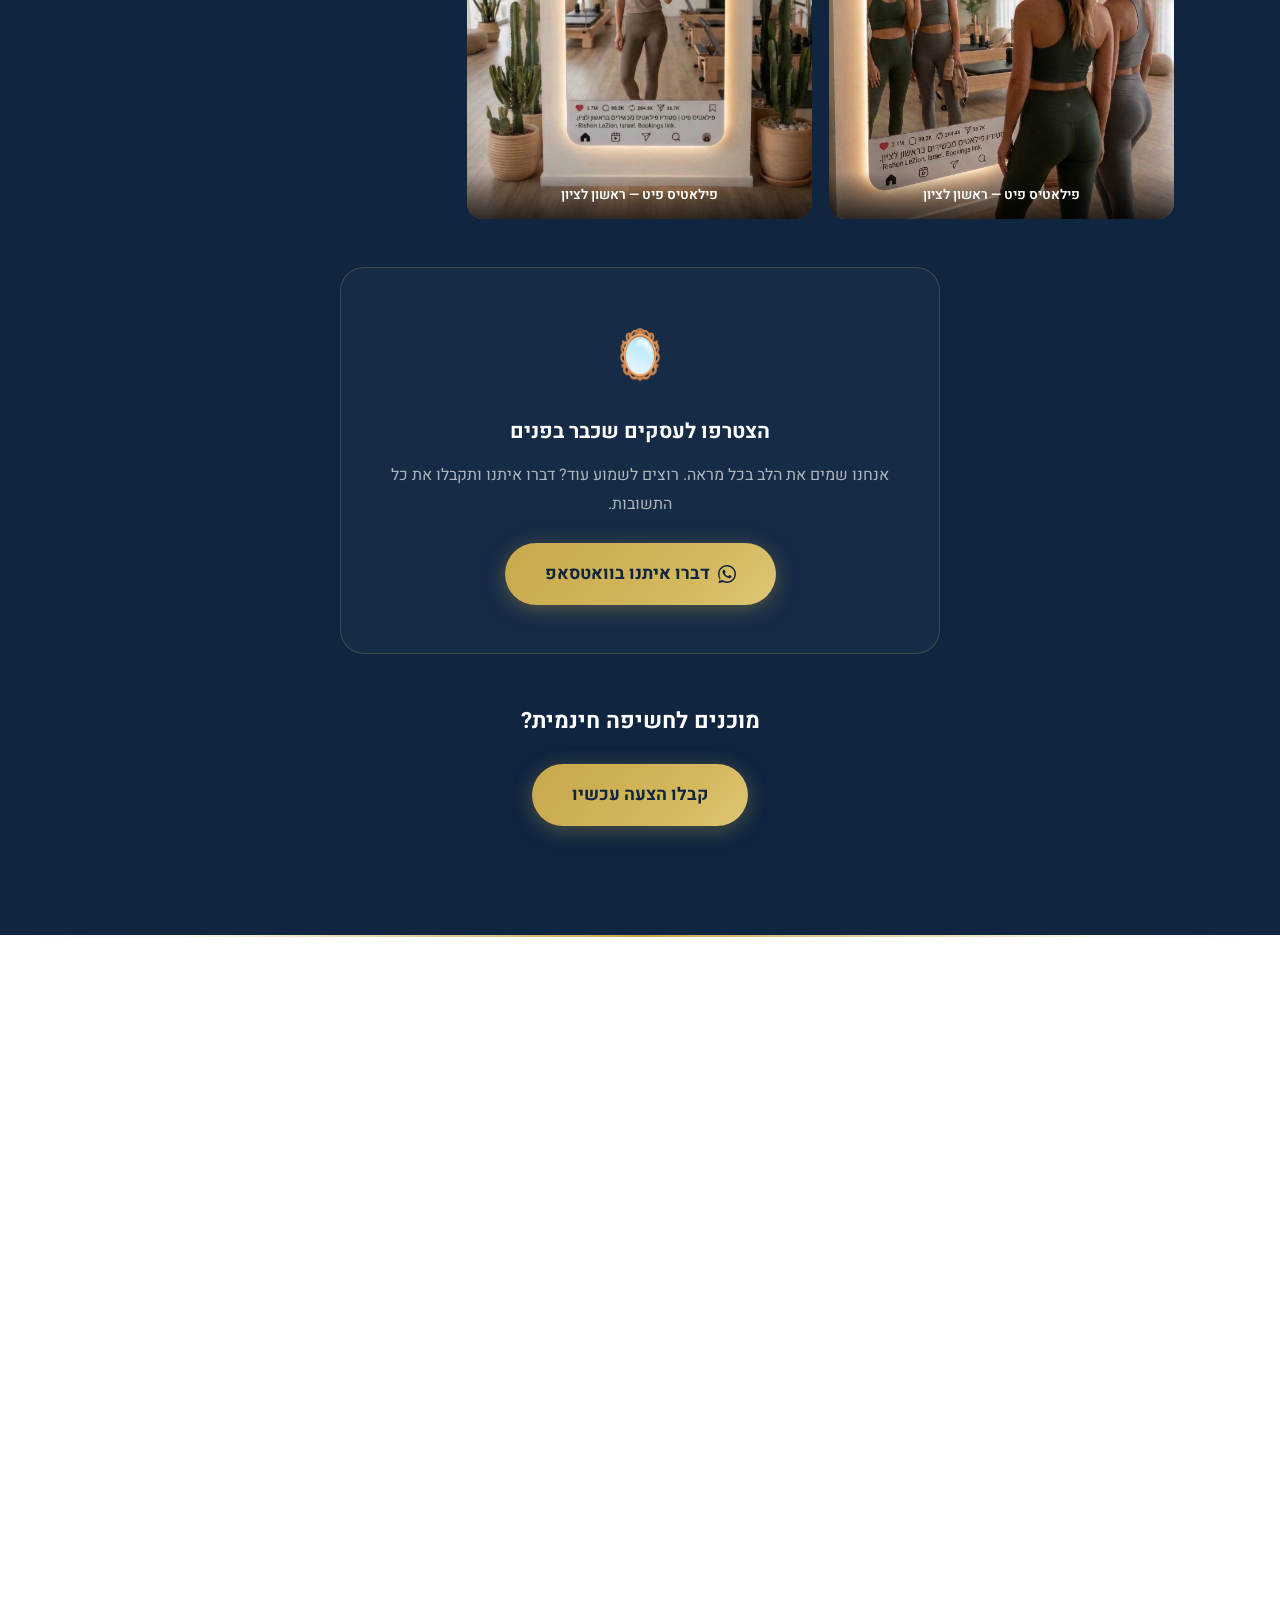
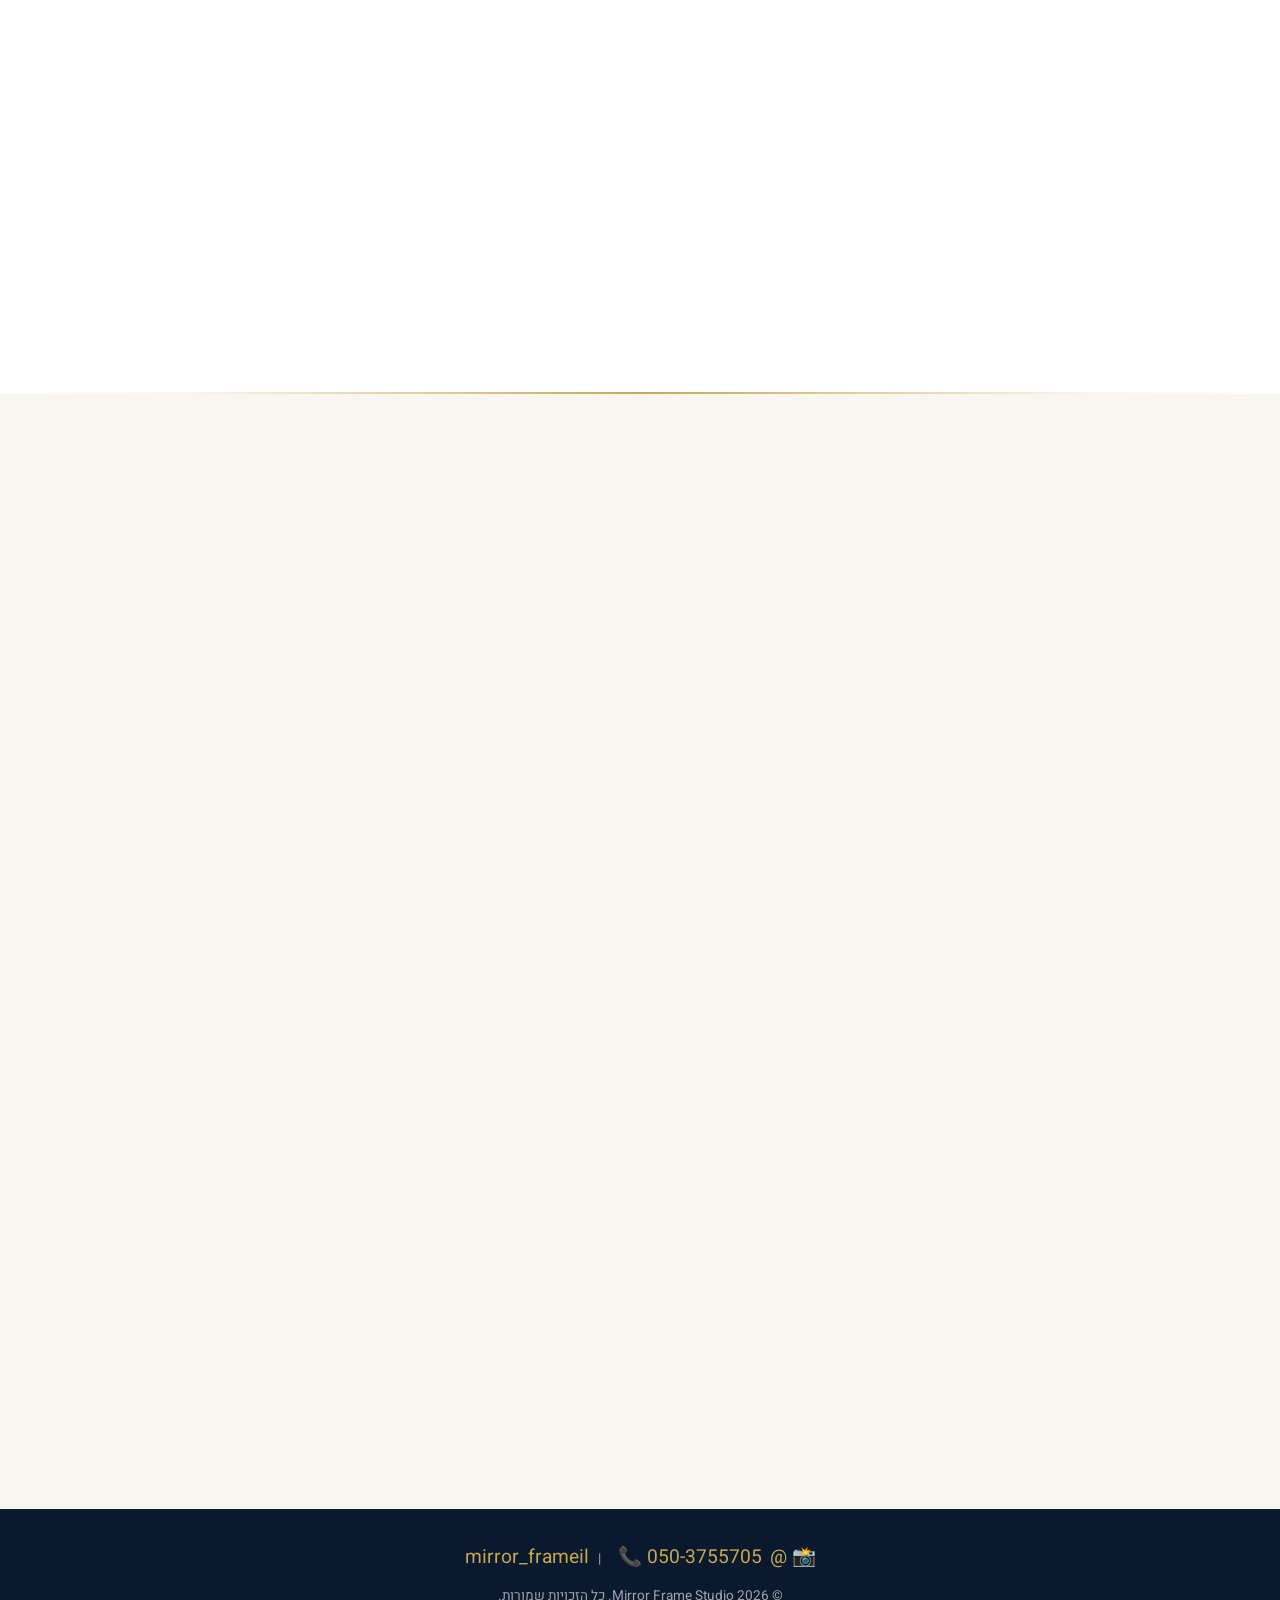
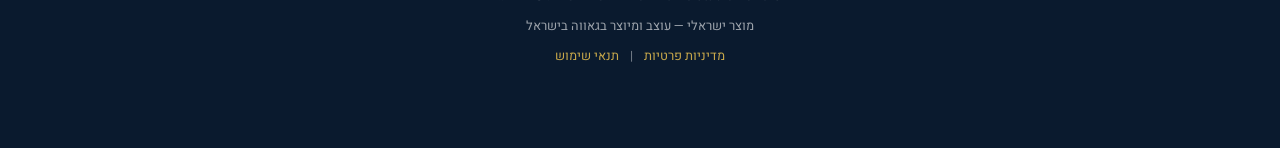
==== commit b486f21d: "Fix gallery title visibility - remove reveal animation Title and gallery in proof section were hidde" ====
--- a/index.html
+++ b/index.html
@@ -1720,8 +1720,8 @@
 <!-- ========== SOCIAL PROOF ========== -->
 <section class="proof section-padding gradient-mesh-dark" id="proof">
   <div class="container">
-    <h2 class="section-title reveal visible" style="color:var(--white)">תראו את <span class="gold-text">התוצאות בשטח</span></h2>
-    <div class="real-gallery reveal visible">
+    <h2 class="section-title" style="color:var(--white);margin-bottom:40px">תראו את <span class="gold-text">התוצאות בשטח</span></h2>
+    <div class="real-gallery">
       <div class="real-gallery-item">
         <img src="images/flex-gym-1.jpg" alt="מראה ממותגת בחדר כושר Flex Private Gym מודיעין" loading="lazy" decoding="async" width="300" height="400">
         <div class="gallery-label">Flex Private Gym — מודיעין</div>
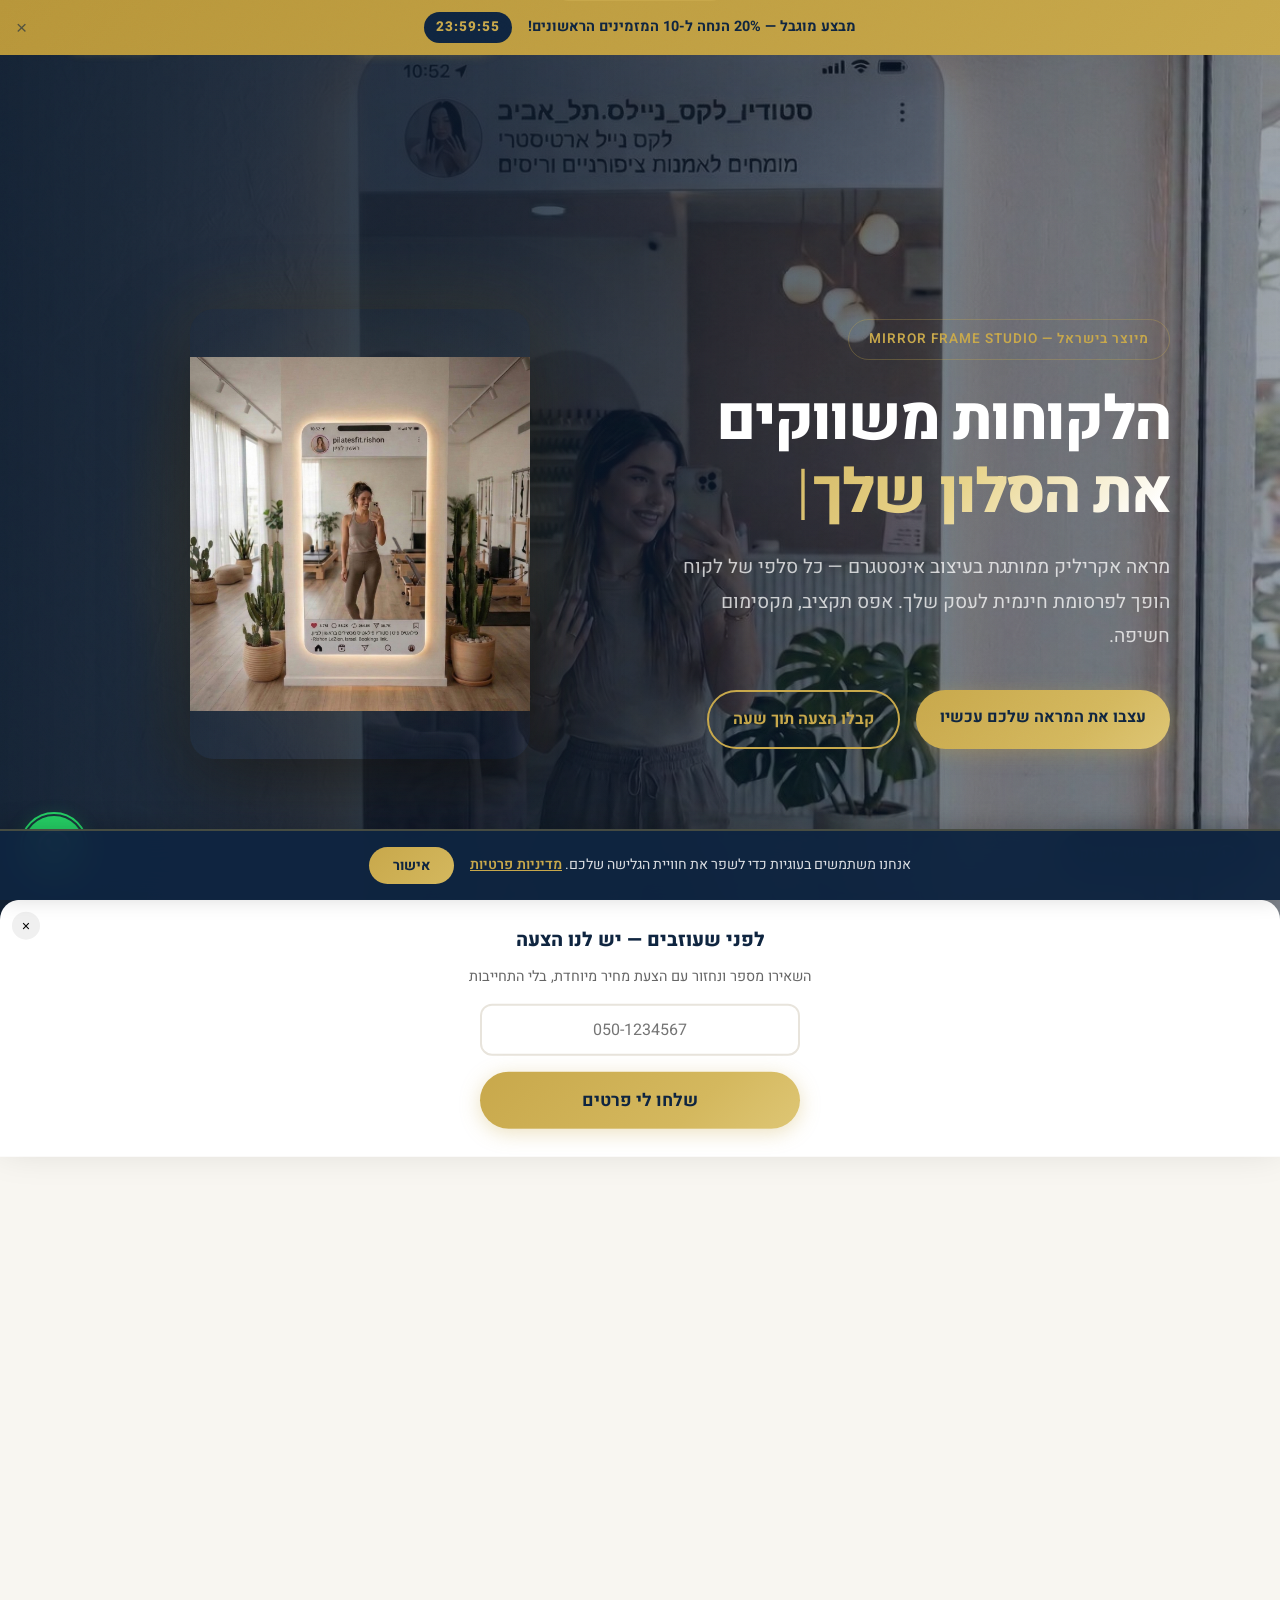
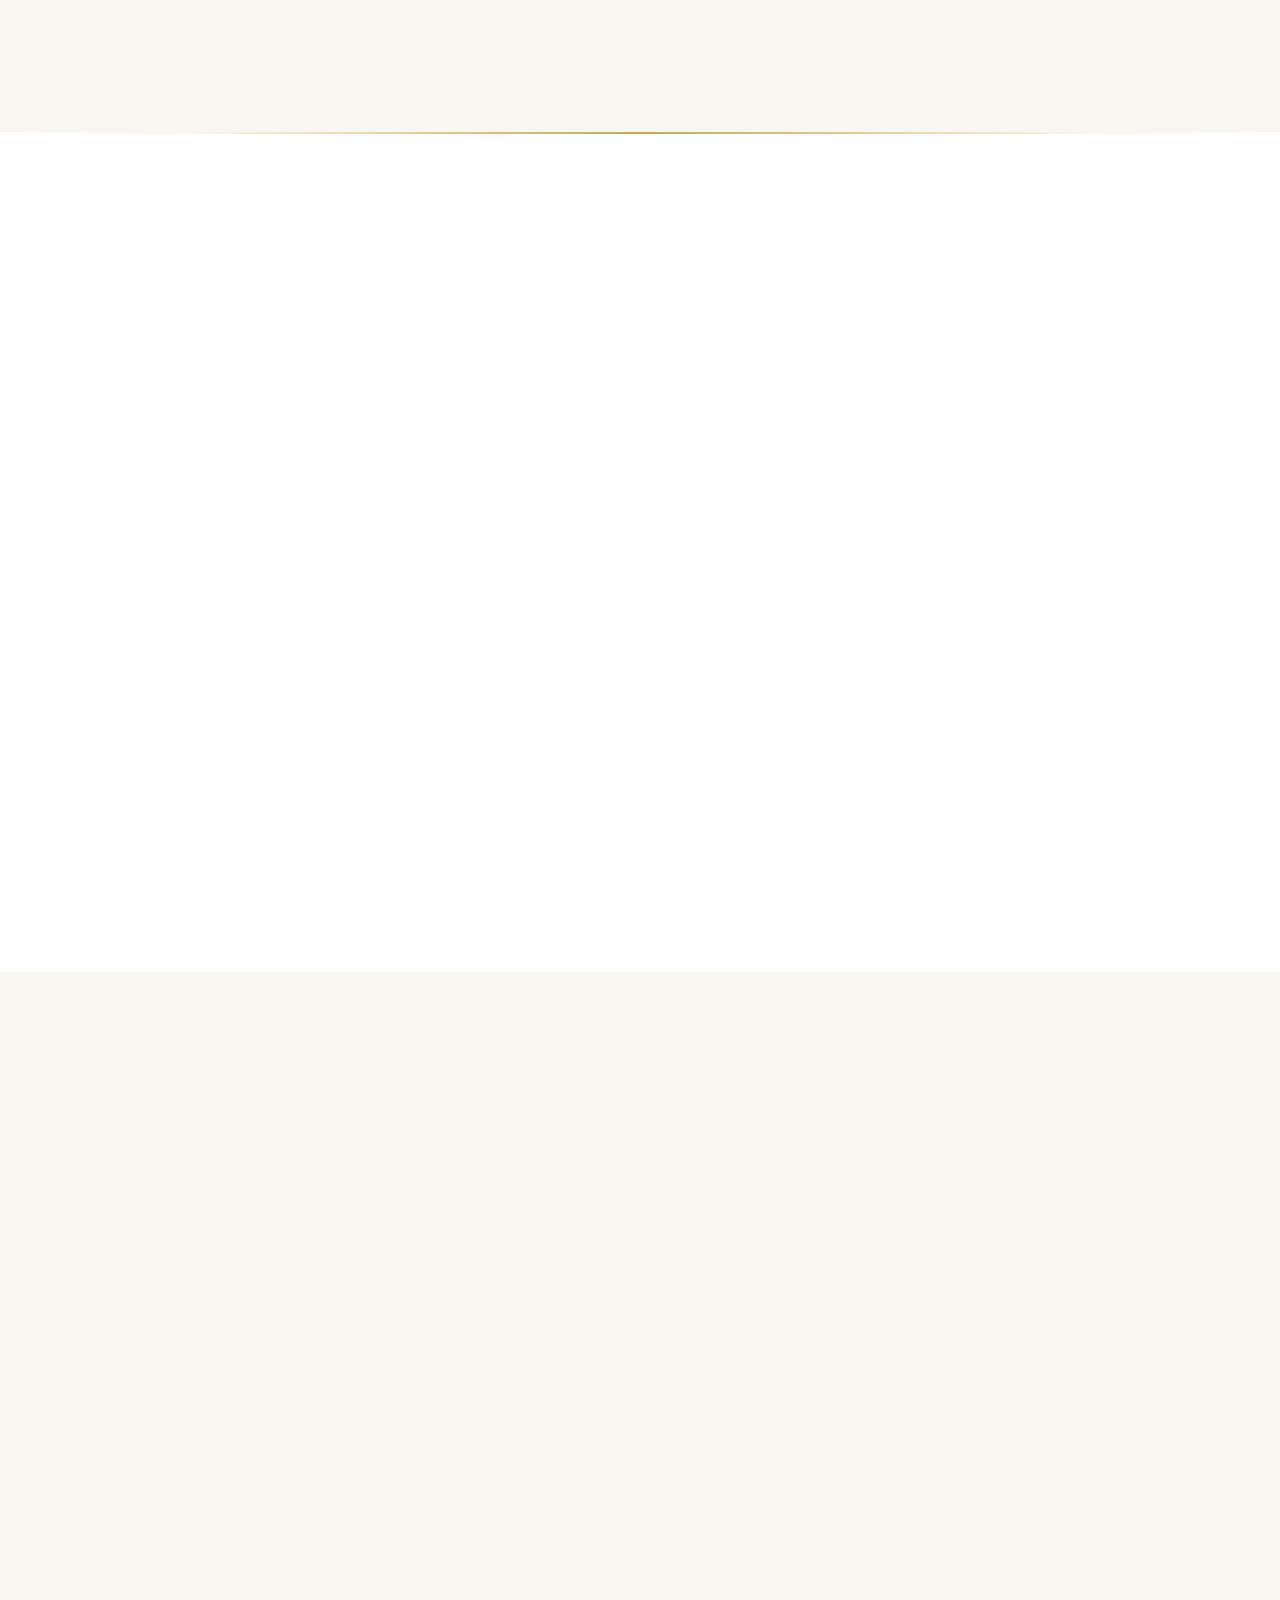
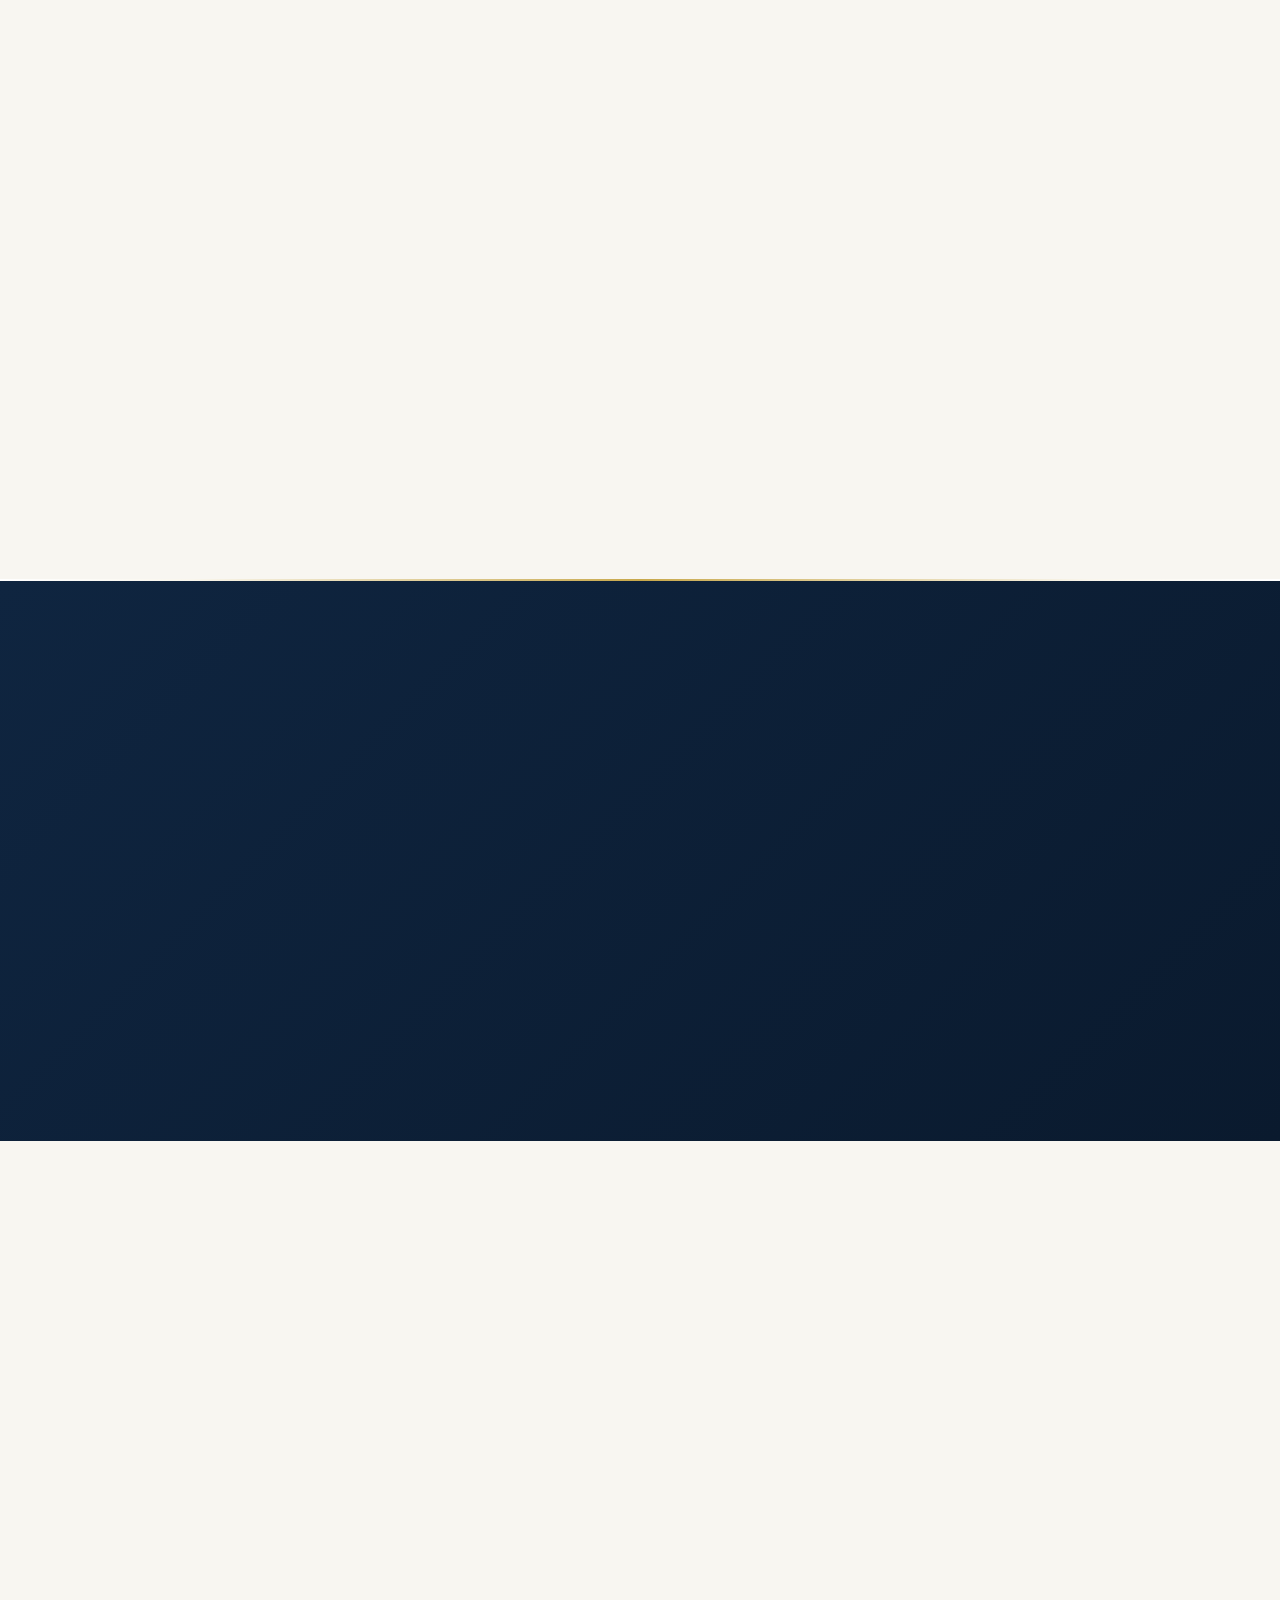
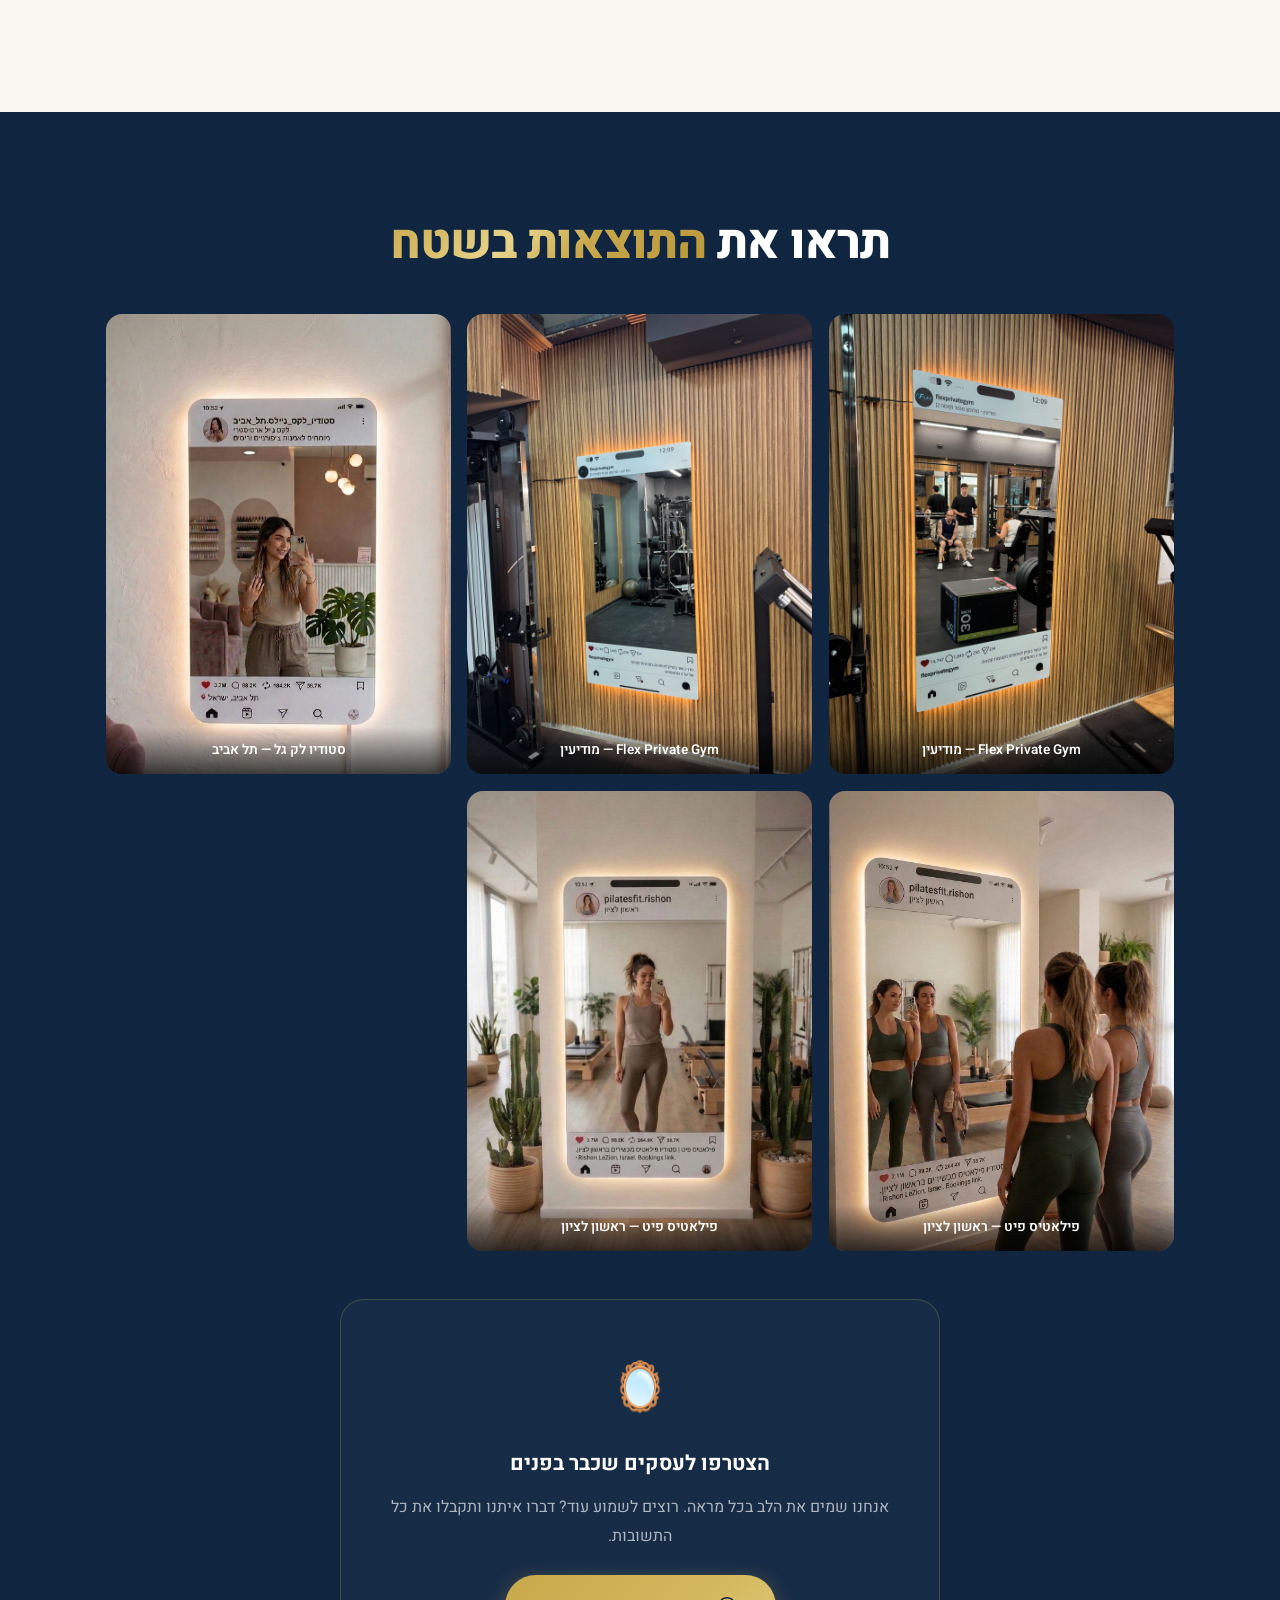
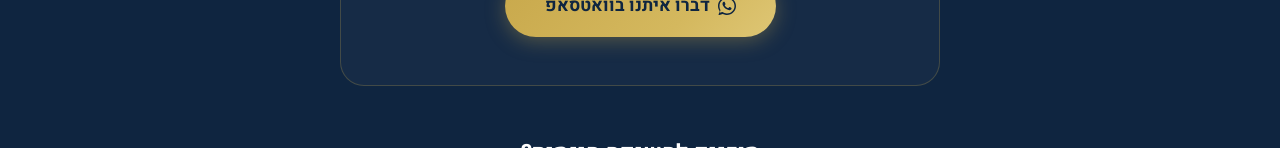
==== commit 9e90b23d: "Remove floating mirror decoration that follows scroll Distracting element removed per user feedback " ====
--- a/index.html
+++ b/index.html
@@ -908,115 +908,6 @@
 /* Hero background parallax */
 .hero-video-bg{will-change:transform}
 
-/* ========== FLOATING MIRROR BG — follows entire page scroll ========== */
-.mj-fixed{
-  position:fixed;
-  inset:0;
-  z-index:99;
-  pointer-events:none;
-  perspective:1000px;
-  perspective-origin:50% 50%;
-  overflow:hidden;
-}
-/* The mirror */
-.mj-mirror{
-  position:absolute;top:50%;
-  width:280px;height:380px;
-  transform-style:preserve-3d;
-  will-change:transform;
-  border-radius:22px;
-  opacity:.7;
-  transition:opacity .4s ease;
-  filter:drop-shadow(0 15px 60px rgba(0,0,0,.35));
-}
-/* On dark sections the mirror is more visible */
-.mj-mirror.on-dark{opacity:.85}
-/* Glass surface */
-.mj-glass{
-  position:absolute;inset:0;border-radius:20px;
-  background:linear-gradient(165deg,#e8edf4 0%,#c4cdd8 25%,#dce3ec 50%,#b8c4d2 75%,#e0e8f2 100%);
-  box-shadow:0 15px 50px rgba(0,0,0,.25);
-  overflow:hidden;
-}
-.mj-glass::after{
-  content:'';position:absolute;inset:0;
-  background:linear-gradient(115deg,transparent 40%,rgba(255,255,255,.3) 50%,transparent 60%);
-  border-radius:20px;opacity:.6;
-}
-/* Gold frame */
-.mj-frame{
-  position:absolute;inset:-5px;
-  border:4px solid var(--gold);
-  border-radius:24px;
-  opacity:0;
-  box-shadow:0 0 25px rgba(200,168,75,.2),inset 0 0 15px rgba(200,168,75,.08);
-}
-/* Instagram overlay */
-.mj-ig-overlay{
-  position:absolute;inset:0;border-radius:20px;
-  opacity:0;overflow:hidden;
-  display:flex;flex-direction:column;
-}
-.mj-ig-header{
-  padding:10px 12px;display:flex;align-items:center;gap:8px;
-  background:rgba(255,255,255,.9);backdrop-filter:blur(6px);
-  border-radius:20px 20px 0 0;
-}
-.mj-ig-avatar{width:26px;height:26px;border-radius:50%;background:linear-gradient(135deg,#f09433,#e6683c,#dc2743,#cc2366,#bc1888);padding:2px}
-.mj-ig-avatar-inner{width:100%;height:100%;border-radius:50%;background:#fff;display:flex;align-items:center;justify-content:center;font-size:.55rem}
-.mj-ig-name{font-weight:700;font-size:.7rem;color:#262626;font-family:'Heebo',sans-serif}
-.mj-ig-loc{font-size:.55rem;color:#666}
-.mj-ig-body{flex:1;background:linear-gradient(165deg,#e8edf4,#c4cdd8,#dce3ec);display:flex;align-items:center;justify-content:center}
-.mj-ig-body-icon{font-size:2rem;opacity:.25}
-.mj-ig-footer{
-  padding:8px 12px;
-  background:rgba(255,255,255,.9);backdrop-filter:blur(6px);
-  border-radius:0 0 20px 20px;
-}
-.mj-ig-actions{display:flex;gap:10px;margin-bottom:4px}
-.mj-ig-actions svg{width:16px;height:16px;fill:none;stroke:#262626;stroke-width:2}
-.mj-ig-likes{font-size:.65rem;font-weight:700;color:#262626;font-family:'Heebo',sans-serif}
-/* LED glow */
-.mj-led{
-  position:absolute;inset:-12px;border-radius:30px;
-  opacity:0;
-  box-shadow:0 0 30px rgba(255,255,255,.3),0 0 60px rgba(200,168,75,.2),0 0 100px rgba(200,168,75,.1);
-  border:2px solid rgba(255,255,255,.1);
-}
-/* Final product photo */
-.mj-final-img{
-  position:absolute;inset:0;border-radius:20px;
-  overflow:hidden;opacity:0;
-}
-.mj-final-img img{width:100%;height:100%;object-fit:cover;border-radius:20px}
-/* Step pill label */
-.mj-step-label{
-  position:fixed;
-  bottom:120px;
-  padding:6px 16px;border-radius:30px;
-  font-family:'Heebo',sans-serif;font-weight:700;font-size:.75rem;
-  color:#fff;
-  background:rgba(10,26,46,.8);
-  border:1px solid rgba(200,168,75,.3);
-  backdrop-filter:blur(12px);
-  white-space:nowrap;
-  opacity:0;transition:opacity .4s ease, right .5s ease, left .5s ease;
-  box-shadow:0 4px 20px rgba(0,0,0,.15);
-  z-index:100;
-}
-.mj-step-label.visible{opacity:1}
-.mj-step-label::before{
-  content:attr(data-num);
-  margin-left:8px;
-  font-size:.65rem;
-  opacity:.6;
-}
-/* Step label */
-.mj-step-label.on-dark{color:#fff;background:rgba(255,255,255,.1);border-color:rgba(255,255,255,.15)}
-/* Responsive */
-@media(max-width:1024px){.mj-mirror{width:240px;height:320px}}
-@media(max-width:768px){.mj-mirror{display:none!important}.mj-step-label{font-size:.65rem;padding:4px 12px}}
-@media(max-width:480px){.mj-step-label{font-size:.55rem;padding:3px 8px}}
 
 /* ========== GOLD SECTION DIVIDER ========== */
 .gold-divider{height:2px;border:none;margin:0;background:linear-gradient(90deg,transparent 0%,rgba(200,168,75,.1) 15%,var(--gold) 50%,rgba(200,168,75,.1) 85%,transparent 100%)}
@@ -1151,32 +1042,6 @@
 <div class="cursor-glow" id="cursor-glow"></div>
 
 <!-- ========== FIXED BACKGROUND MIRROR — transforms as user scrolls ========== -->
-<div class="mj-fixed" id="mj-fixed" aria-hidden="true">
-  <div class="mj-mirror" id="mj-mirror">
-    <div class="mj-led" id="mj-led"></div>
-    <div class="mj-frame" id="mj-frame"></div>
-    <div class="mj-glass" id="mj-glass"></div>
-    <div class="mj-ig-overlay" id="mj-ig">
-      <div class="mj-ig-header">
-        <div class="mj-ig-avatar"><div class="mj-ig-avatar-inner">👤</div></div>
-        <div><div class="mj-ig-name">your_business</div><div class="mj-ig-loc">📍 המיקום שלך</div></div>
-      </div>
-      <div class="mj-ig-body"><span class="mj-ig-body-icon">🪞</span></div>
-      <div class="mj-ig-footer">
-        <div class="mj-ig-actions">
-          <svg viewBox="0 0 24 24"><path d="M20.84 4.61a5.5 5.5 0 0 0-7.78 0L12 5.67l-1.06-1.06a5.5 5.5 0 0 0-7.78 7.78l1.06 1.06L12 21.23l7.78-7.78 1.06-1.06a5.5 5.5 0 0 0 0-7.78z"/></svg>
-          <svg viewBox="0 0 24 24"><path d="M21 15a2 2 0 0 1-2 2H7l-4 4V5a2 2 0 0 1 2-2h14a2 2 0 0 1 2 2z"/></svg>
-          <svg viewBox="0 0 24 24"><path d="M22 2L11 13M22 2l-7 20-4-9-9-4 20-7z"/></svg>
-        </div>
-        <div class="mj-ig-likes">❤️ 3,847 לייקים</div>
-      </div>
-    </div>
-    <div class="mj-final-img" id="mj-final">
-      <img src="images/studio-lak-gal.jpg" alt="מראה ממותגת מוגמרת" loading="lazy" decoding="async" width="280" height="380">
-    </div>
-  </div>
-</div>
-<div class="mj-step-label" id="mj-step-label"></div>
 
 <!-- ========== PAGE LOADER ========== -->
 <div class="page-loader" id="page-loader">
@@ -2973,16 +2838,9 @@
   },1000);
 })();
 
-// ========== FLOATING MIRROR BG — transforms across entire page scroll ==========
+// ========== FLOATING MIRROR BG — REMOVED ==========
 (function(){
-  const mirror=document.getElementById('mj-mirror');
-  const glass=document.getElementById('mj-glass');
-  const frame=document.getElementById('mj-frame');
-  const ig=document.getElementById('mj-ig');
-  const led=document.getElementById('mj-led');
-  const finalEl=document.getElementById('mj-final');
-  const stepLabel=document.getElementById('mj-step-label');
-  if(!mirror)return;
+  return; // disabled
 
   let cur=0,target=0,running=false;
   const steps=['🪞 מראה גולמית','✏️ בחירת סקיצה','🖨️ הדפסת UV','💡 הרכבת LED','✅ מוכנה עבורך!'];
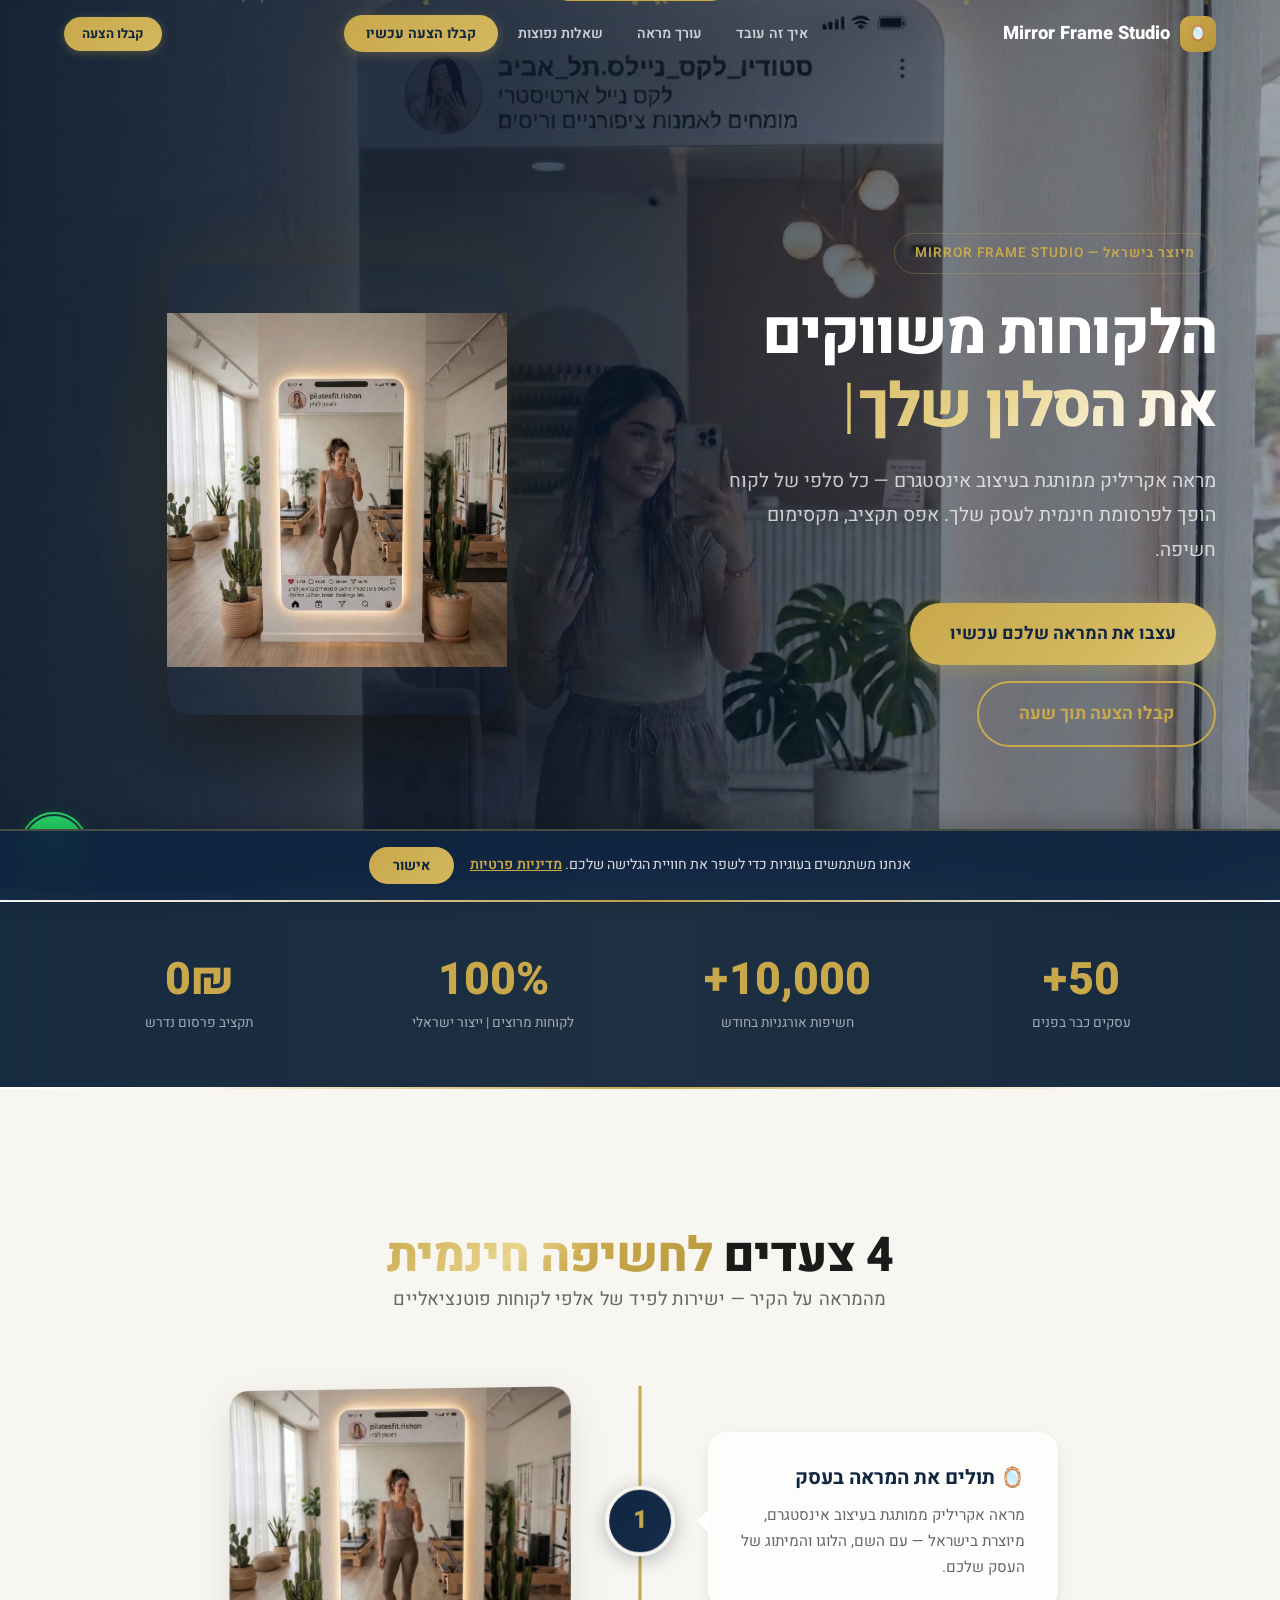
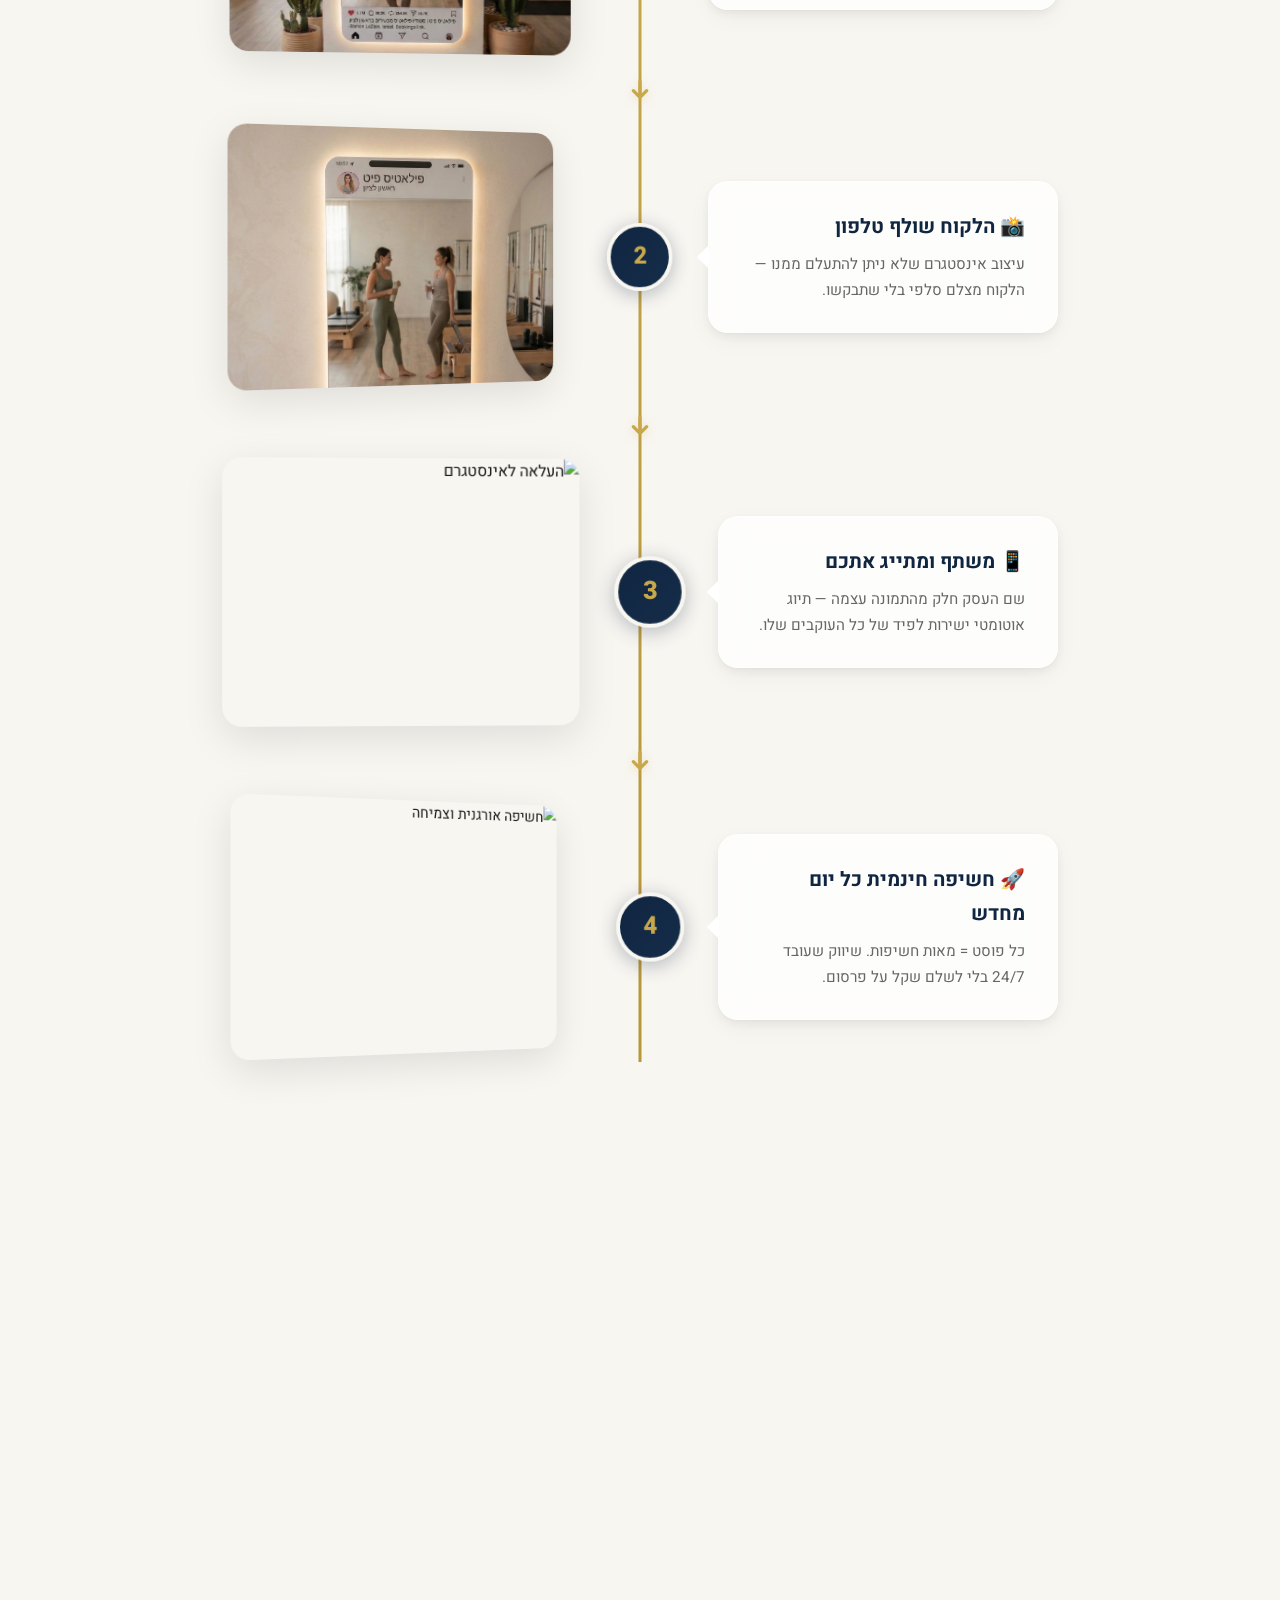
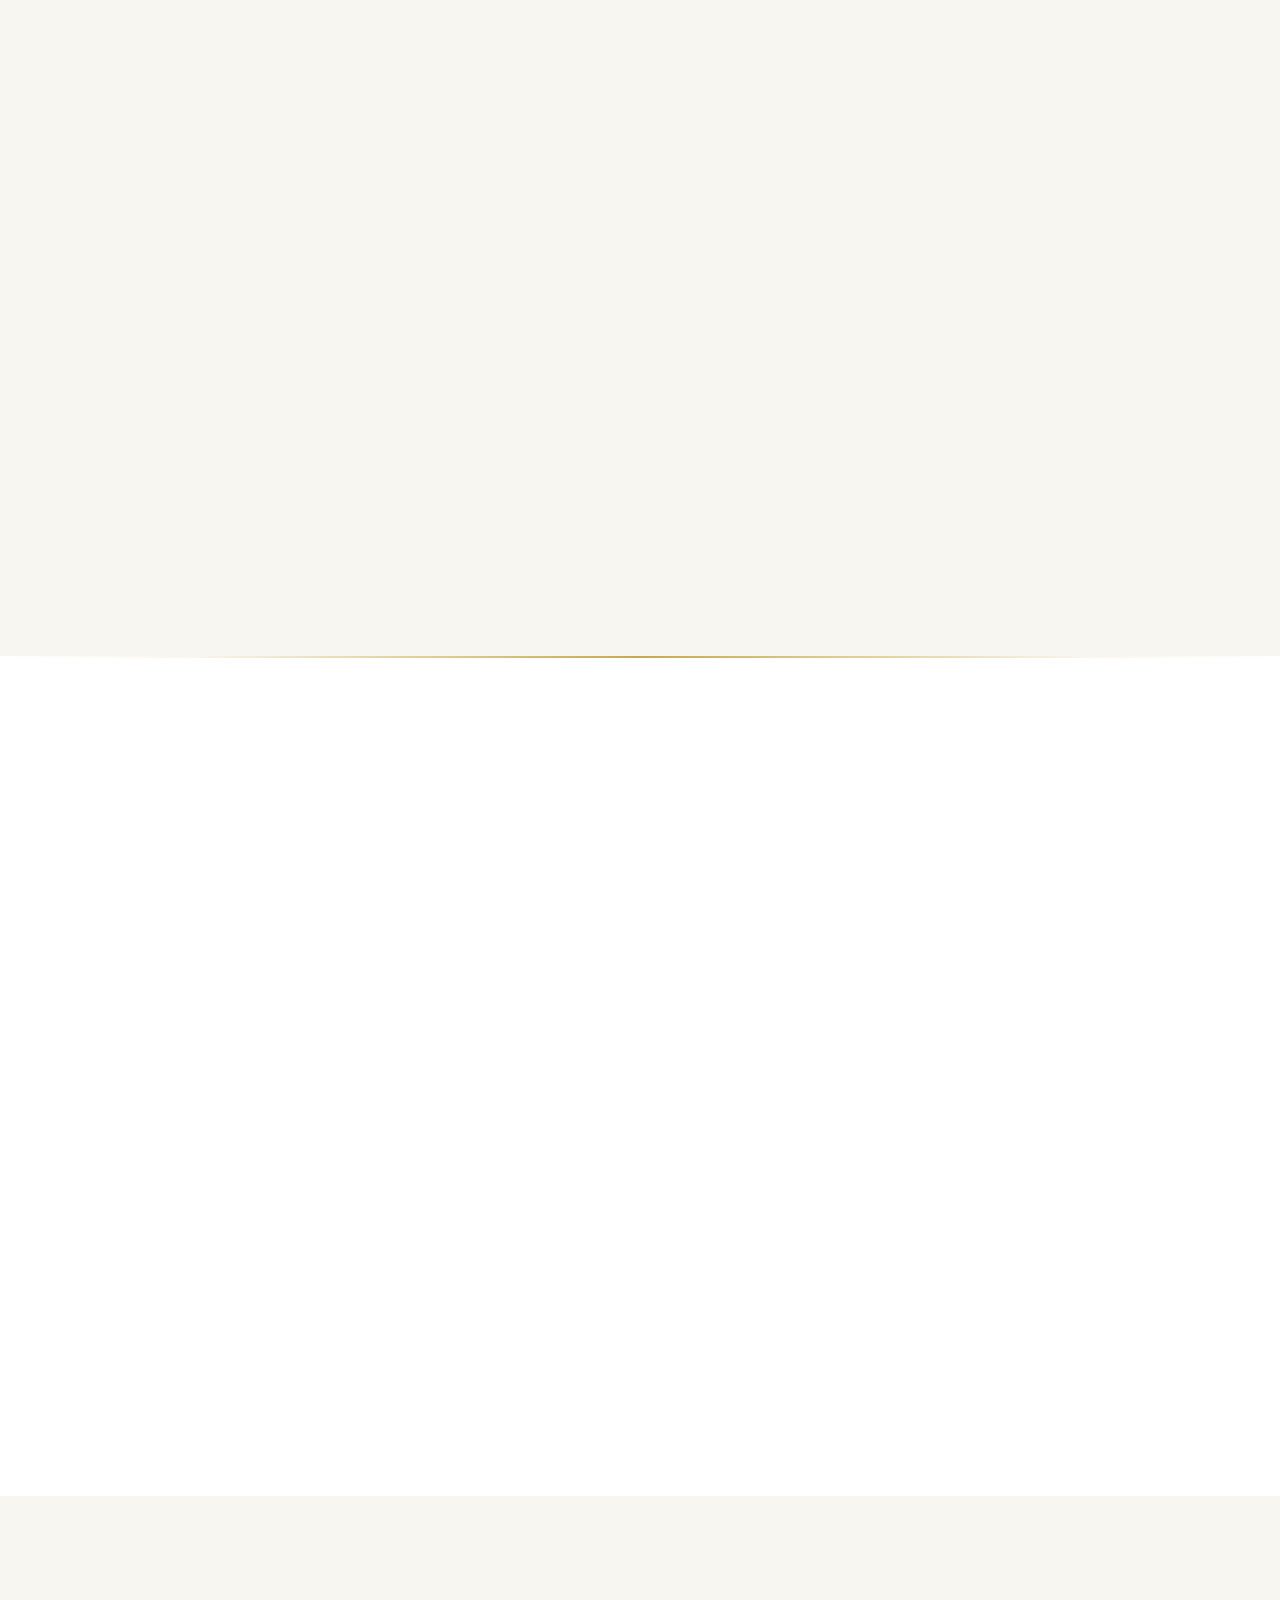
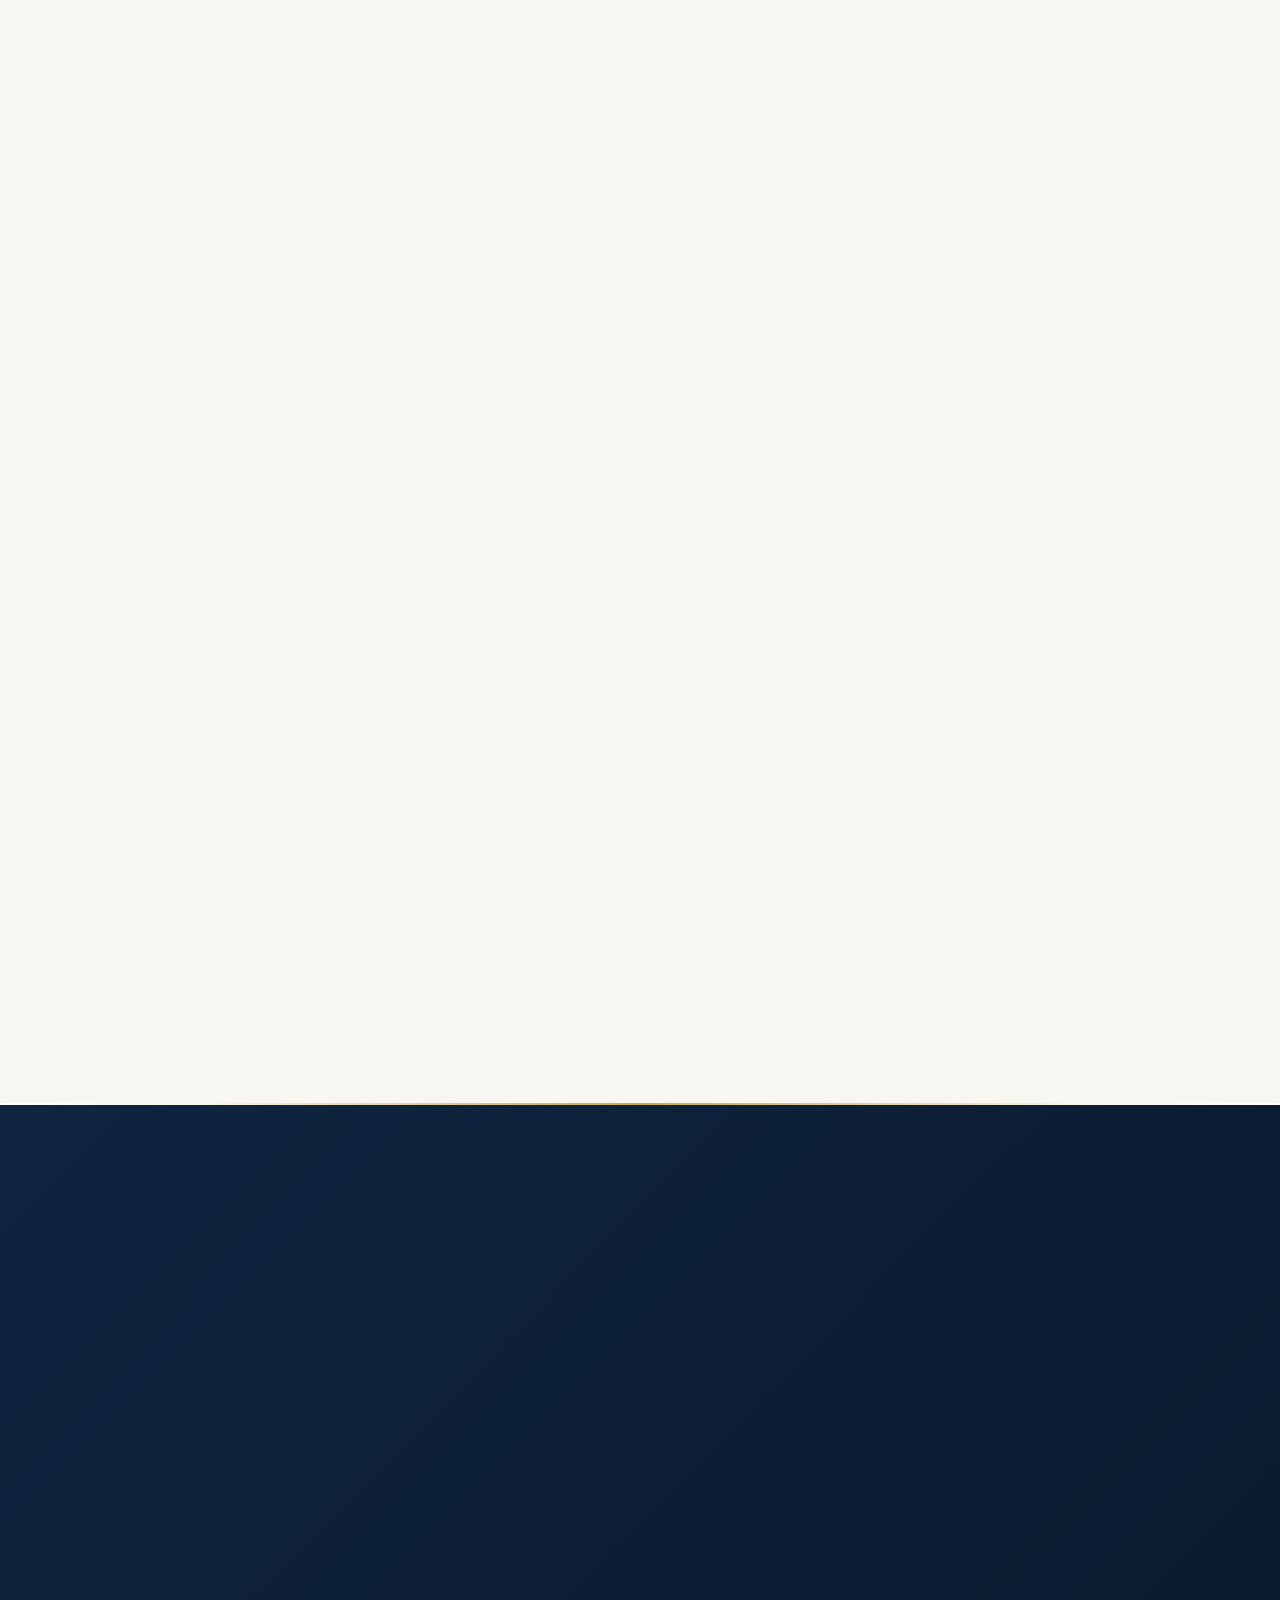
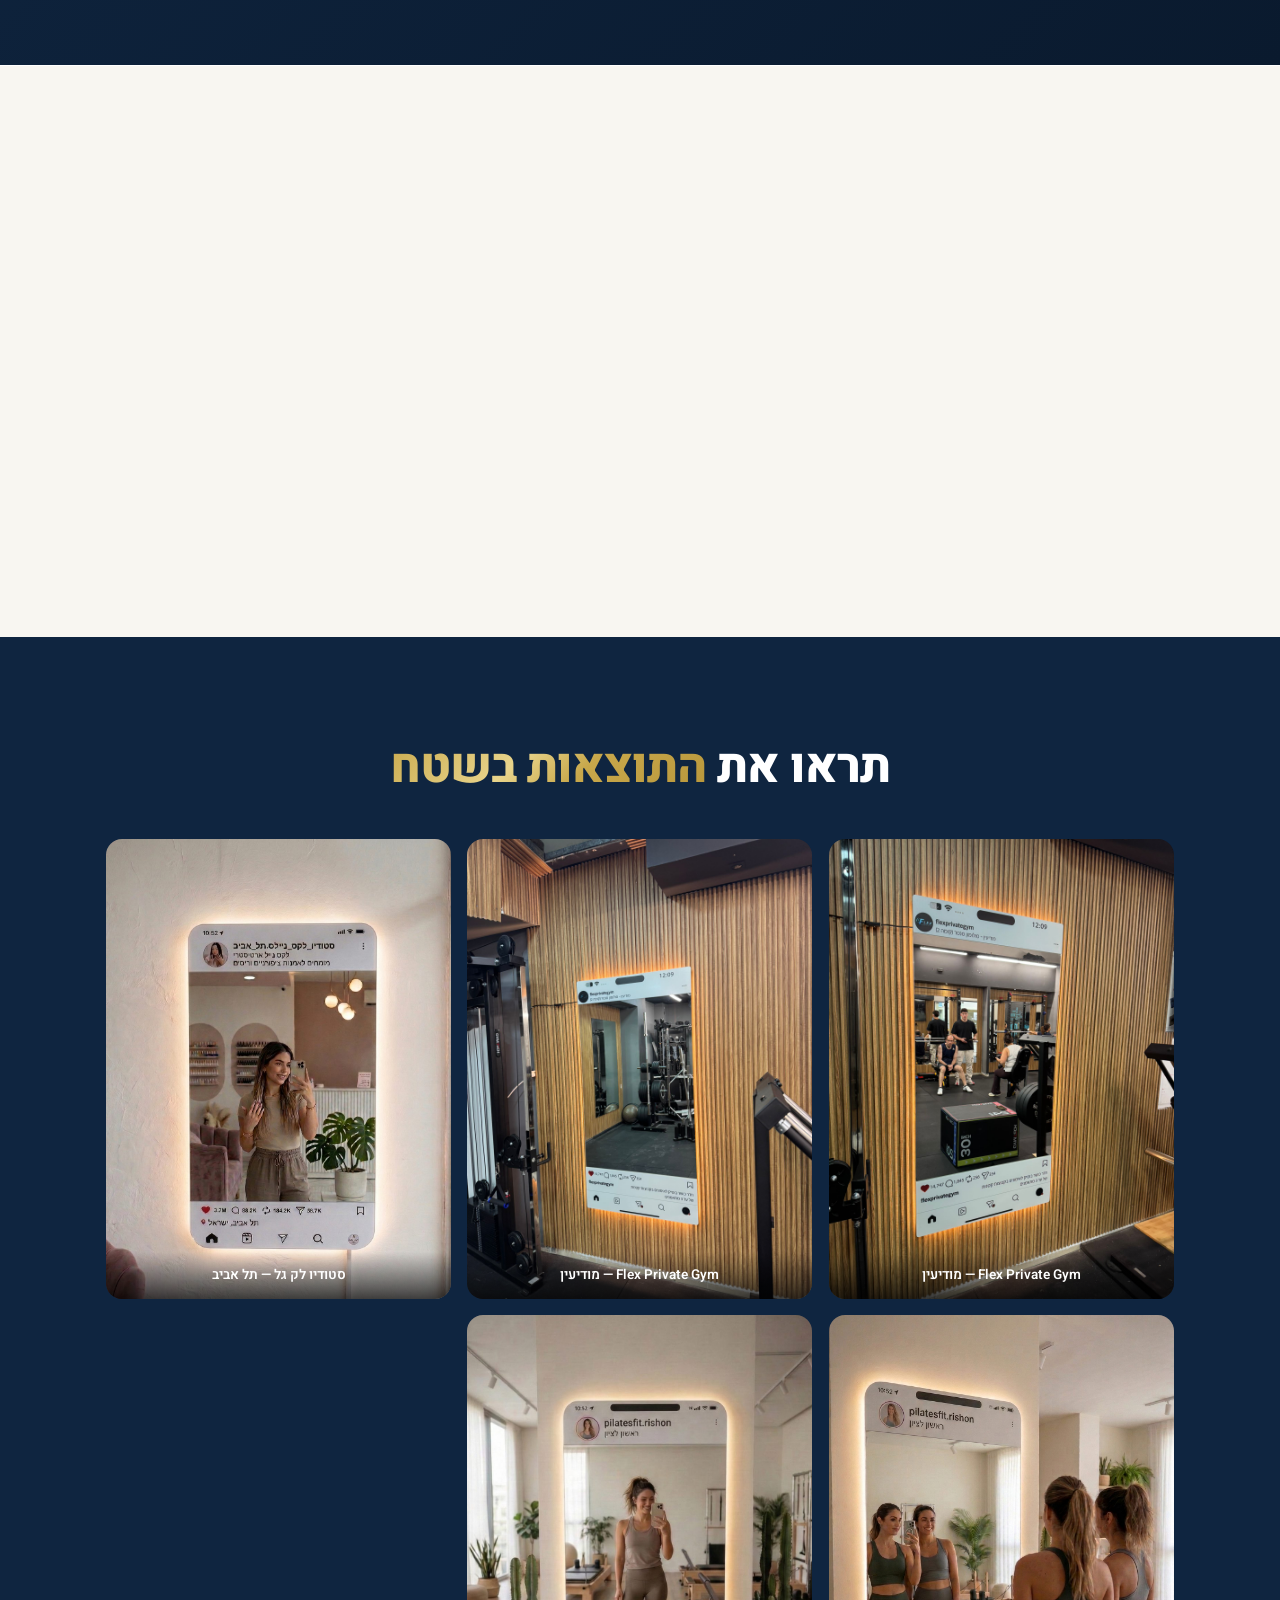
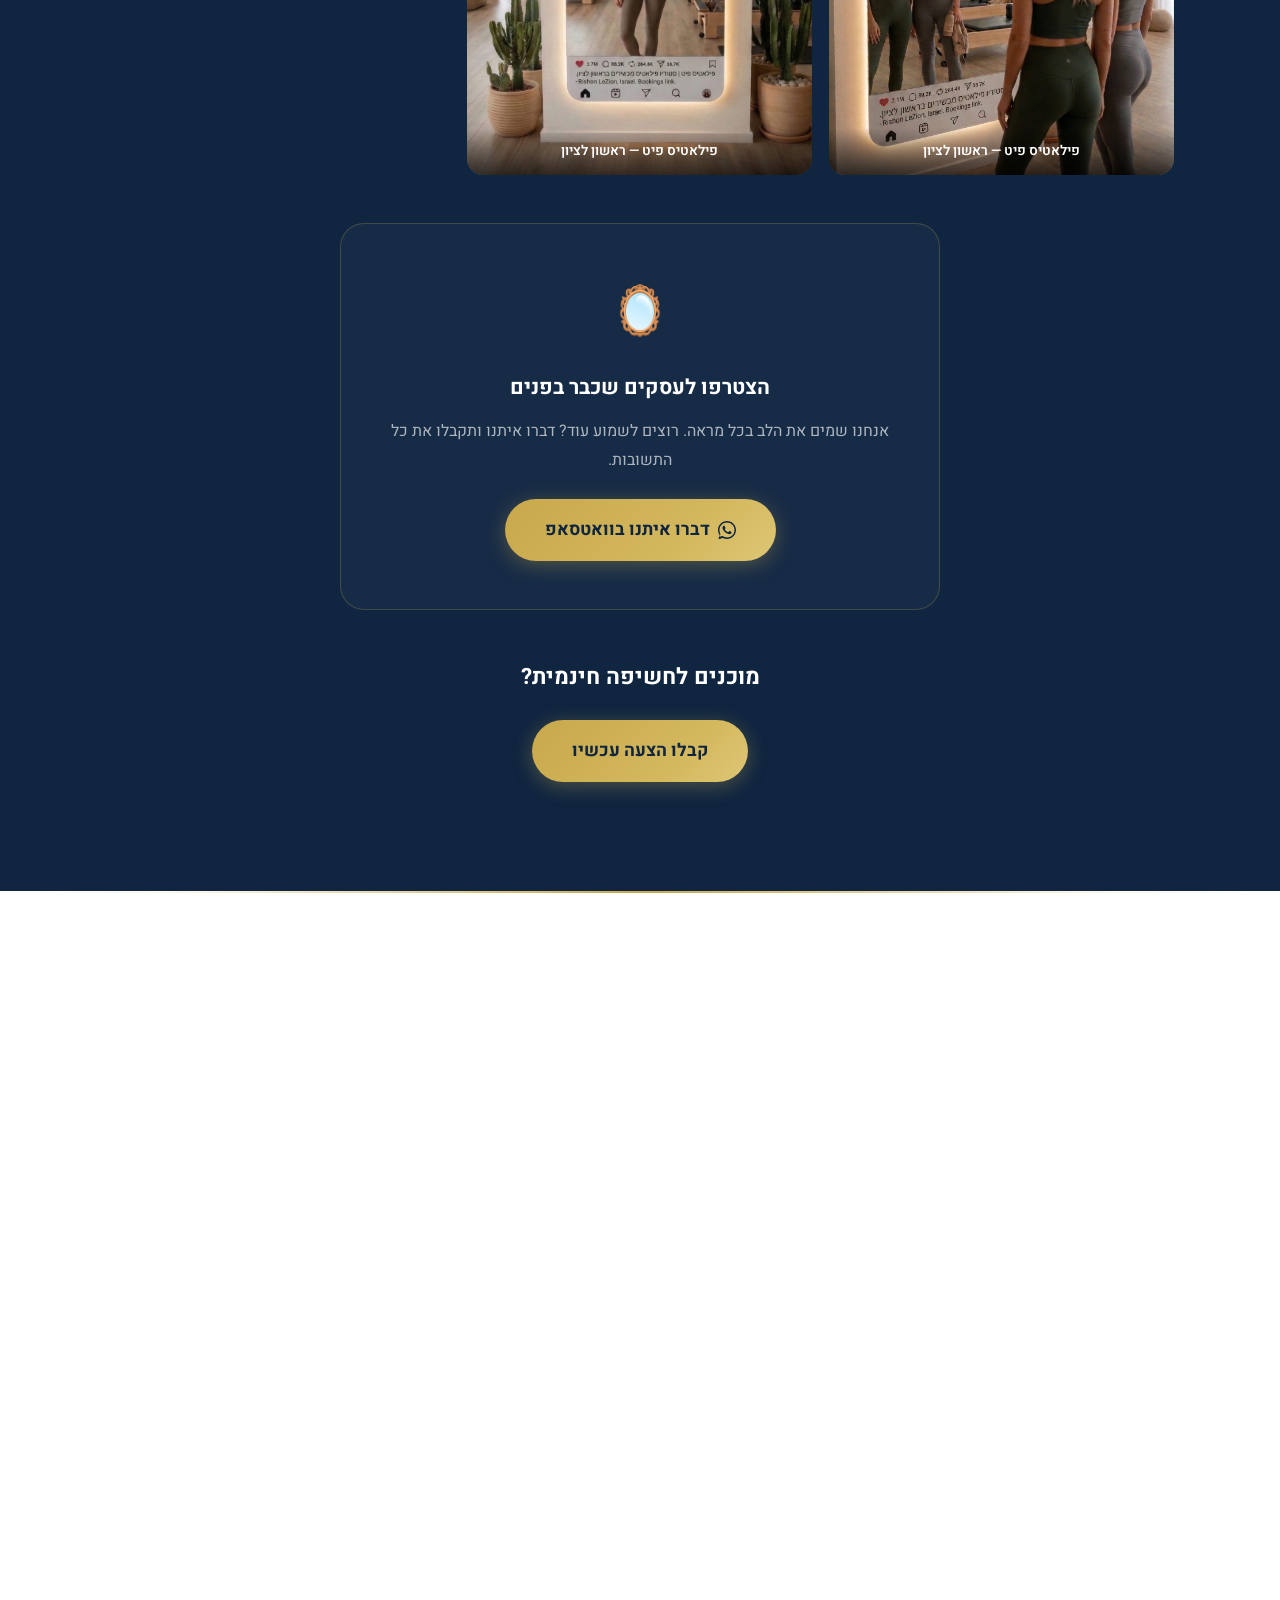
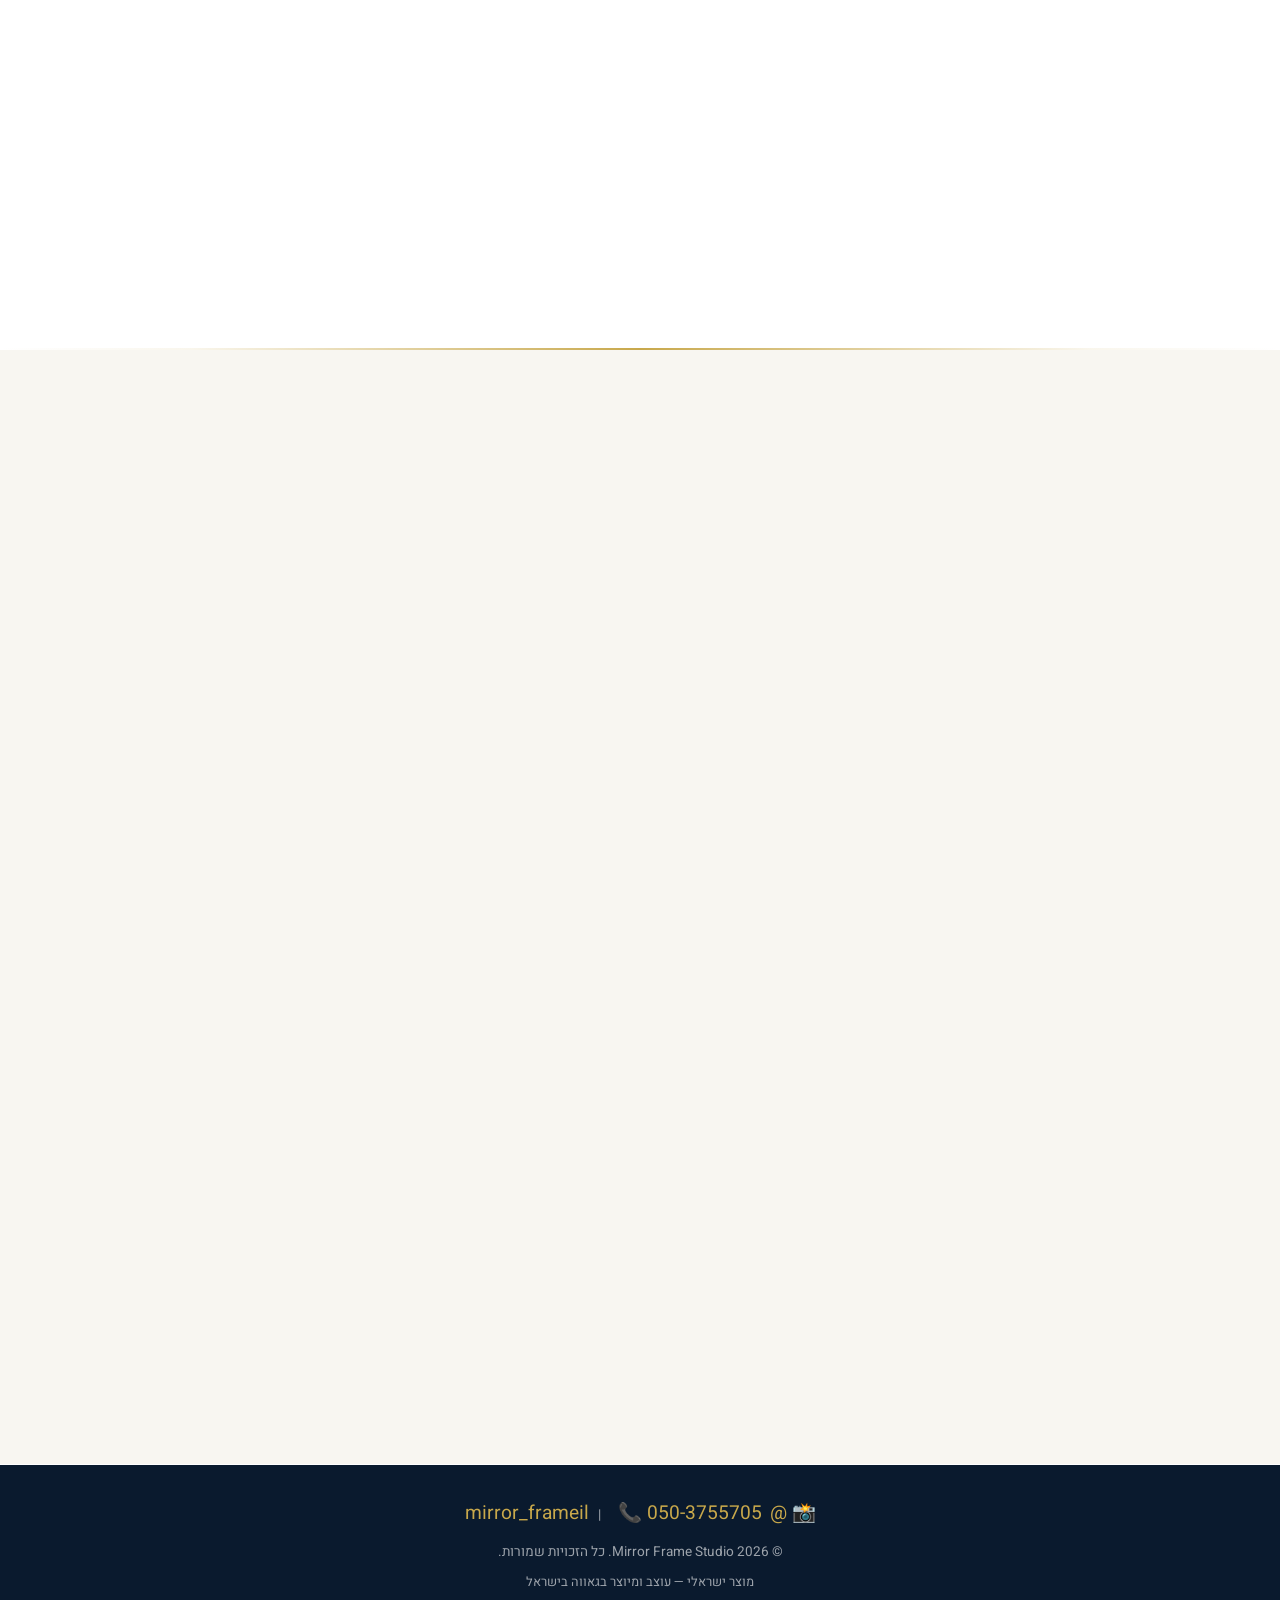
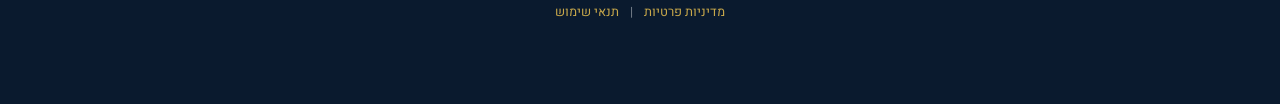
==== commit 328acfc2: "Clean up site: remove popups/clutter, split CSS/JS - Removed: offer banner, fake timer, exit popup, " ====
--- a/index.html
+++ b/index.html
@@ -140,900 +140,7 @@
 <link rel="preconnect" href="https://fonts.gstatic.com" crossorigin>
 <link href="https://fonts.googleapis.com/css2?family=Heebo:wght@400;600;700;800&family=Playfair+Display:wght@600;700&display=swap" rel="stylesheet">
 <link rel="preload" as="image" href="images/Gemini_Generated_Image_6jorzf6jorzf6jor.jpg">
-<style>
-/* ========== SKIP NAVIGATION (A11y) ========== */
-.skip-link{position:absolute;top:-50px;left:50%;transform:translateX(-50%);background:var(--gold,#C8A84B);color:var(--navy,#0F2540);padding:12px 24px;border-radius:0 0 12px 12px;font-weight:700;font-size:1rem;z-index:10000;transition:top .3s ease;text-decoration:none;font-family:'Heebo',sans-serif}
-.skip-link:focus{top:0;outline:3px solid var(--navy,#0F2540);outline-offset:2px}
-
-/* ========== FOCUS STYLES (A11y) ========== */
-*:focus-visible{outline:3px solid var(--gold,#C8A84B);outline-offset:3px;border-radius:4px}
-button:focus-visible,a:focus-visible,.toggle input:focus-visible+.slider,.faq-item:focus-visible{outline:3px solid var(--gold,#C8A84B);outline-offset:3px;border-radius:4px}
-.toggle input:focus-visible+.slider{box-shadow:0 0 0 3px rgba(200,168,75,.4)}
-
-/* ========== MICRO-INTERACTIONS ========== */
-/* Form field animated focus */
-.field-group input,.field-group textarea,.field-group select,
-.form-card input,.form-card select,.roi-field input{
-  transition:border-color .3s ease,box-shadow .3s ease,transform .2s ease!important;
-}
-.field-group input:focus,.field-group textarea:focus,.field-group select:focus,
-.form-card input:focus,.form-card select:focus,.roi-field input:focus{
-  border-color:var(--gold)!important;
-  box-shadow:0 0 0 4px rgba(200,168,75,.12),0 4px 12px rgba(200,168,75,.08)!important;
-  transform:translateY(-1px)!important;
-}
-/* Label float hint */
-.field-group label{transition:color .3s ease}
-.field-group:focus-within label{color:var(--gold)!important}
-
-/* Button press / ripple */
-.btn{position:relative;overflow:hidden;transition:all .3s ease,transform .15s ease!important}
-.btn:active{transform:scale(.97)!important;transition:transform .08s ease!important}
-.btn-ripple{position:absolute;border-radius:50%;background:rgba(255,255,255,.35);transform:scale(0);animation:btnRipple .6s ease-out forwards;pointer-events:none}
-@keyframes btnRipple{to{transform:scale(4);opacity:0}}
-
-/* Toggle bounce */
-.toggle .slider{transition:background .3s cubic-bezier(.4,0,.2,1)}
-.toggle .slider::before{transition:transform .35s cubic-bezier(.34,1.56,.64,1)}
-
-/* Card hover glow */
-.flow-card,.target-card,.roi-result-card{transition:all .4s cubic-bezier(.4,0,.2,1),box-shadow .3s ease!important}
-.roi-result-card:hover{transform:translateY(-4px);box-shadow:0 12px 32px rgba(200,168,75,.12)!important}
-
-/* Input shake on invalid */
-@keyframes inputShake{0%,100%{transform:translateX(0)}20%,60%{transform:translateX(-6px)}40%,80%{transform:translateX(6px)}}
-.input-error{animation:inputShake .4s ease!important;border-color:#e74c3c!important}
-
-/* Smooth icon hover */
-.nav-logo-icon,.guarantee-icon,.target-icon,.faq-icon{transition:transform .3s cubic-bezier(.34,1.56,.64,1)!important}
-.faq-item:hover .faq-icon{transform:scale(1.1)}
-.faq-item.open:hover .faq-icon{transform:rotate(45deg) scale(1.1)}
-
-/* Link underline animation */
-.nav-links a::before{content:'';position:absolute;bottom:4px;left:50%;right:50%;height:2px;background:var(--gold);transition:left .3s ease,right .3s ease;border-radius:1px}
-.nav-links a:hover::before,.nav-links a.active::before{left:14px;right:14px}
-
-/* ========== STICKY EDITOR PREVIEW (Mobile) ========== */
-.editor-sticky-preview{
-  display:none;position:fixed;top:64px;left:50%;transform:translateX(-50%);
-  z-index:997;background:rgba(255,255,255,.95);backdrop-filter:blur(16px);-webkit-backdrop-filter:blur(16px);
-  border-radius:0 0 20px 20px;padding:8px 16px;
-  box-shadow:0 8px 32px rgba(0,0,0,.12),0 0 0 1px rgba(200,168,75,.15);
-  max-width:280px;width:90%;text-align:center;
-  transition:opacity .4s ease,transform .4s ease;
-  opacity:0;pointer-events:none;
-}
-.editor-sticky-preview.visible{opacity:1;pointer-events:auto}
-.editor-sticky-preview .sticky-mirror-mini{
-  width:100%;max-height:160px;border-radius:12px;overflow:hidden;
-  box-shadow:0 4px 16px rgba(0,0,0,.1);
-  border:2px solid rgba(200,168,75,.2);
-}
-.editor-sticky-preview .sticky-label{
-  font-size:.7rem;color:var(--gold);font-weight:600;margin-top:6px;
-}
-.editor-sticky-preview .sticky-close{
-  position:absolute;top:4px;right:4px;width:24px;height:24px;border-radius:50%;
-  border:none;background:rgba(0,0,0,.08);font-size:.7rem;cursor:pointer;
-  display:flex;align-items:center;justify-content:center;transition:background .3s
-}
-.editor-sticky-preview .sticky-close:hover{background:rgba(0,0,0,.15)}
-@media(max-width:1024px){.editor-sticky-preview{display:block}}
-
-/* ========== PAGE LOADER ========== */
-.page-loader{position:fixed;inset:0;z-index:9999;background:var(--navy-dark,#0a1a2e);display:flex;flex-direction:column;align-items:center;justify-content:center;transition:opacity .5s ease,visibility .5s ease}
-.page-loader.hidden{opacity:0;visibility:hidden;pointer-events:none}
-.loader-mirror{width:64px;height:76px;border-radius:12px;background:linear-gradient(165deg,#e8edf4,#bcc8dc,#e0e8f2);position:relative;animation:loaderPulse 1.4s ease-in-out infinite}
-.loader-mirror::before{content:'🪞';position:absolute;inset:0;display:flex;align-items:center;justify-content:center;font-size:2rem}
-.loader-mirror::after{content:'';position:absolute;inset:-6px;border-radius:16px;border:2px solid rgba(200,168,75,.4);animation:loaderRing 1.4s ease-in-out infinite}
-@keyframes loaderPulse{0%,100%{transform:scale(1);opacity:1}50%{transform:scale(1.08);opacity:.8}}
-@keyframes loaderRing{0%,100%{transform:scale(1);opacity:.4}50%{transform:scale(1.12);opacity:.8}}
-.loader-text{margin-top:20px;color:rgba(200,168,75,.8);font-family:'Heebo',sans-serif;font-size:.9rem;font-weight:600;letter-spacing:2px}
-.loader-bar{width:120px;height:3px;background:rgba(255,255,255,.1);border-radius:2px;margin-top:12px;overflow:hidden}
-.loader-bar-fill{width:0%;height:100%;background:linear-gradient(90deg,var(--gold,#C8A84B),var(--gold-light,#d4b85e));border-radius:2px;animation:loaderFill 1.8s ease-in-out forwards}
-@keyframes loaderFill{0%{width:0%}60%{width:75%}100%{width:100%}}
-
-*,*::before,*::after{box-sizing:border-box;margin:0;padding:0}
-:root{
-  --navy:#0F2540;--navy-light:#162d4a;--navy-dark:#0a1a2e;
-  --gold:#C8A84B;--gold-light:#d4b85e;--gold-dark:#b8963a;
-  --white:#ffffff;--off-white:#f8f6f1;--gray:#e8e4dc;
-  --text-dark:#1a1a1a;--text-light:#b0b0b0;
-  --shadow-sm:0 1px 2px rgba(0,0,0,.04),0 2px 6px rgba(0,0,0,.03);
-  --shadow-md:0 4px 12px rgba(0,0,0,.06),0 8px 24px rgba(0,0,0,.04),0 1px 2px rgba(0,0,0,.03);
-  --shadow-lg:0 8px 24px rgba(0,0,0,.08),0 16px 48px rgba(0,0,0,.06),0 24px 80px rgba(0,0,0,.04);
-  --shadow-xl:0 12px 32px rgba(0,0,0,.1),0 24px 64px rgba(0,0,0,.08),0 48px 120px rgba(0,0,0,.06);
-  --shadow-gold:0 4px 16px rgba(200,168,75,.12),0 8px 32px rgba(200,168,75,.08);
-  --ease-premium:cubic-bezier(.22,1,.36,1);
-  --ease-bounce:cubic-bezier(.34,1.56,.64,1);
-}
-html{scroll-behavior:smooth;font-size:16px}
-body{font-family:'Heebo',sans-serif;color:var(--text-dark);background:var(--white);overflow-x:hidden;line-height:1.7}
-.playfair{font-family:'Playfair Display',serif}
-
-/* ========== PREMIUM NOISE/GRAIN TEXTURE ========== */
-body::after{
-  content:'';position:fixed;inset:0;z-index:9996;pointer-events:none;opacity:.028;
-  background-image:url("data:image/svg+xml,%3Csvg viewBox='0 0 256 256' xmlns='http://www.w3.org/2000/svg'%3E%3Cfilter id='n'%3E%3CfeTurbulence type='fractalNoise' baseFrequency='.85' numOctaves='4' stitchTiles='stitch'/%3E%3C/filter%3E%3Crect width='100%25' height='100%25' filter='url(%23n)'/%3E%3C/svg%3E");
-  background-repeat:repeat;background-size:180px 180px;
-  mix-blend-mode:overlay;
-}
-
-/* ========== CURSOR GLOW FOLLOWER ========== */
-.cursor-glow{
-  position:fixed;width:400px;height:400px;border-radius:50%;
-  background:radial-gradient(circle,rgba(200,168,75,.08) 0%,rgba(200,168,75,.03) 30%,transparent 70%);
-  pointer-events:none;z-index:9995;transform:translate(-50%,-50%);
-  transition:opacity .4s ease;opacity:0;
-  will-change:left,top;
-}
-.cursor-glow.active{opacity:1}
-@media(max-width:768px){.cursor-glow{display:none}}
-
-/* ========== DOT GRID PATTERN (light sections) ========== */
-.dot-grid{position:relative}
-.dot-grid::before{
-  content:'';position:absolute;inset:0;pointer-events:none;z-index:0;opacity:.3;
-  background-image:radial-gradient(circle,var(--navy) .5px,transparent .5px);
-  background-size:24px 24px;
-}
-
-/* Utility */
-.container{max-width:1200px;margin:0 auto;padding:0 24px}
-.section-padding{padding:100px 0}
-.gold-text{color:var(--gold)}
-.navy-text{color:var(--navy)}
-.text-center{text-align:center}
-
-/* ========== FIXED NAVBAR ========== */
-.navbar{position:fixed;top:0;left:0;right:0;z-index:1001;padding:16px 0;transition:all .4s cubic-bezier(.4,0,.2,1);background:transparent}
-.navbar.scrolled{background:rgba(15,37,64,.97);backdrop-filter:blur(20px);-webkit-backdrop-filter:blur(20px);padding:10px 0;box-shadow:0 4px 30px rgba(0,0,0,.3)}
-.navbar .container{display:flex;align-items:center;justify-content:space-between}
-.nav-logo{display:flex;align-items:center;gap:10px;text-decoration:none;color:var(--white);font-weight:800;font-size:1.15rem}
-.nav-logo-icon{width:36px;height:36px;border-radius:10px;background:linear-gradient(135deg,var(--gold),var(--gold-dark));display:flex;align-items:center;justify-content:center;font-size:1rem;transition:transform .3s}
-.nav-logo:hover .nav-logo-icon{transform:rotate(-10deg) scale(1.1)}
-.nav-links{display:flex;align-items:center;gap:6px;list-style:none}
-.nav-links a{color:rgba(255,255,255,.75);text-decoration:none;font-size:.88rem;font-weight:600;padding:8px 14px;border-radius:10px;transition:all .3s;position:relative}
-.nav-links a:hover,.nav-links a.active{color:var(--white);background:rgba(200,168,75,.12)}
-.nav-links a.active::after{content:'';position:absolute;bottom:2px;left:50%;transform:translateX(-50%);width:16px;height:2px;background:var(--gold);border-radius:1px}
-.nav-cta{padding:8px 22px!important;background:linear-gradient(135deg,var(--gold),var(--gold-light))!important;color:var(--navy)!important;font-weight:700!important;border-radius:50px!important;box-shadow:0 2px 12px rgba(200,168,75,.3)}
-.nav-cta:hover{transform:translateY(-2px);box-shadow:0 4px 20px rgba(200,168,75,.5)!important}
-/* Mini CTA in navbar */
-.nav-mini-cta{display:inline-block;padding:6px 18px;background:linear-gradient(135deg,var(--gold),var(--gold-light));color:var(--navy);font-size:.82rem;font-weight:700;border-radius:50px;text-decoration:none;white-space:nowrap;opacity:0;visibility:hidden;transform:translateX(12px);transition:opacity .35s ease,visibility .35s ease,transform .35s ease;pointer-events:none;box-shadow:0 2px 10px rgba(200,168,75,.3)}
-.navbar.scrolled .nav-mini-cta{opacity:1;visibility:visible;transform:translateX(0);pointer-events:auto}
-.nav-mini-cta:hover{box-shadow:0 4px 18px rgba(200,168,75,.5);transform:translateY(-1px)!important}
-/* Mobile hamburger */
-.nav-hamburger{display:none;flex-direction:column;gap:5px;cursor:pointer;padding:8px;z-index:1002;background:none;border:none;-webkit-appearance:none}
-.nav-hamburger span{display:block;width:24px;height:2.5px;background:var(--white);border-radius:2px;transition:all .3s}
-.nav-hamburger.open span:nth-child(1){transform:rotate(45deg) translate(5px,5px)}
-.nav-hamburger.open span:nth-child(2){opacity:0}
-.nav-hamburger.open span:nth-child(3){transform:rotate(-45deg) translate(5px,-5px)}
-.mobile-overlay{display:none;position:fixed;inset:0;background:rgba(10,26,46,.98);backdrop-filter:blur(20px);z-index:1000;flex-direction:column;align-items:center;justify-content:center;gap:8px}
-.mobile-overlay.open{display:flex}
-.mobile-overlay a{color:var(--white);text-decoration:none;font-size:1.4rem;font-weight:600;padding:14px 40px;border-radius:14px;transition:all .3s;width:80%;max-width:300px;text-align:center}
-.mobile-overlay a:hover{background:rgba(200,168,75,.15);color:var(--gold)}
-
-/* Animations */
-.reveal{opacity:0;transform:translateY(40px);transition:opacity .8s ease,transform .8s ease}
-.reveal.visible{opacity:1;transform:translateY(0)}
-.reveal-delay-1{transition-delay:.15s}
-.reveal-delay-2{transition-delay:.3s}
-.reveal-delay-3{transition-delay:.45s}
-
-/* 3D Perspective Animations */
-.reveal-3d{opacity:0;transform:perspective(1000px) rotateY(15deg) translateX(60px);transition:all 1s cubic-bezier(.4,0,.2,1)}
-.reveal-3d.visible{opacity:1;transform:perspective(1000px) rotateY(0) translateX(0)}
-.reveal-3d-left{opacity:0;transform:perspective(1000px) rotateY(-15deg) translateX(-60px);transition:all 1s cubic-bezier(.4,0,.2,1)}
-.reveal-3d-left.visible{opacity:1;transform:perspective(1000px) rotateY(0) translateX(0)}
-.reveal-flip{opacity:0;transform:perspective(800px) rotateX(20deg) translateY(40px);transition:all .9s cubic-bezier(.4,0,.2,1)}
-.reveal-flip.visible{opacity:1;transform:perspective(800px) rotateX(0) translateY(0)}
-.reveal-zoom{opacity:0;transform:scale(.85);transition:all .8s cubic-bezier(.4,0,.2,1)}
-.reveal-zoom.visible{opacity:1;transform:scale(1)}
-/* Tilt on hover for cards */
-.tilt-card{transition:transform .4s cubic-bezier(.4,0,.2,1),box-shadow .4s ease;transform-style:preserve-3d}
-.tilt-card:hover{transform:perspective(600px) rotateX(4deg) rotateY(-4deg) translateY(-8px);box-shadow:0 20px 60px rgba(0,0,0,.12),0 0 30px rgba(200,168,75,.08)}
-
-/* Counter animation */
-.counter-num{display:inline-block;min-width:2ch;font-variant-numeric:tabular-nums}
-
-/* Buttons */
-.btn{display:inline-block;padding:16px 40px;border-radius:50px;font-weight:700;font-size:1.1rem;cursor:pointer;transition:all .3s ease;border:none;text-decoration:none;font-family:'Heebo',sans-serif}
-.btn-gold{background:linear-gradient(135deg,var(--gold),var(--gold-light),#e8d48b,var(--gold));background-size:200% 200%;color:var(--navy);box-shadow:0 4px 20px rgba(200,168,75,.35);transition:all .4s var(--ease-premium)}
-.btn-gold:hover{transform:translateY(-3px) scale(1.02);box-shadow:0 8px 30px rgba(200,168,75,.5),0 16px 48px rgba(200,168,75,.2);background-position:100% 50%}
-.btn-outline{background:transparent;border:2px solid var(--gold);color:var(--gold)}
-.btn-outline:hover{background:var(--gold);color:var(--navy);transform:translateY(-3px)}
-.btn-navy{background:var(--navy);color:var(--white);box-shadow:0 4px 20px rgba(15,37,64,.3)}
-.btn-navy:hover{transform:translateY(-3px);box-shadow:0 8px 30px rgba(15,37,64,.5)}
-
-/* Section titles */
-.section-title{font-size:clamp(2rem,4vw,3rem);font-weight:800;margin-bottom:0;line-height:1.3;letter-spacing:-.02em}
-.section-title .gold-text{background:linear-gradient(135deg,var(--gold) 0%,#e8d48b 40%,var(--gold) 60%,var(--gold-dark) 100%);-webkit-background-clip:text;background-clip:text;-webkit-text-fill-color:transparent}
-.section-subtitle{font-size:1.15rem;color:#666;max-width:600px;margin:32px auto 68px;line-height:1.9;letter-spacing:.01em}
-
-/* ========== HERO ========== */
-.hero{position:relative;min-height:100vh;background:var(--navy-dark);display:flex;align-items:center;overflow:hidden;padding-top:80px}
-.hero-video-bg{position:absolute;inset:0;z-index:0}
-.hero-video-bg video{width:100%;height:100%;object-fit:cover}
-.hero-overlay{position:absolute;inset:0;background:linear-gradient(to right,rgba(10,26,46,.93) 0%,rgba(10,26,46,.8) 40%,rgba(10,26,46,.4) 100%);z-index:1}
-@media(max-width:768px){.hero-overlay{background:linear-gradient(to bottom,rgba(10,26,46,.92) 0%,rgba(10,26,46,.85) 50%,rgba(10,26,46,.7) 100%)}}
-.hero::before{content:'';position:absolute;top:-50%;right:-30%;width:80%;height:200%;background:radial-gradient(ellipse,rgba(200,168,75,.06) 0%,transparent 70%);pointer-events:none}
-.hero-grid{display:grid;grid-template-columns:1fr 1fr;gap:60px;align-items:center}
-.hero .container{position:relative;z-index:3}
-.hero-content{color:var(--white)}
-.hero-badge{display:inline-block;padding:8px 20px;border:1px solid rgba(200,168,75,.3);border-radius:30px;color:var(--gold);font-size:.85rem;font-weight:600;margin-bottom:24px;letter-spacing:1px}
-.hero h1{font-size:clamp(2.2rem,5vw,3.8rem);font-weight:800;line-height:1.2;margin-bottom:20px;letter-spacing:-.03em}
-.hero h1 .gold-line{display:block;background:linear-gradient(135deg,var(--gold) 0%,#e8d48b 30%,#fff 50%,var(--gold) 70%,var(--gold-dark) 100%);background-size:200% 100%;-webkit-background-clip:text;background-clip:text;-webkit-text-fill-color:transparent;animation:heroGoldShift 6s ease-in-out infinite}
-@keyframes heroGoldShift{0%,100%{background-position:0% 50%}50%{background-position:100% 50%}}
-.hero p{font-size:1.2rem;color:rgba(255,255,255,.75);margin-bottom:36px;max-width:500px;line-height:1.8}
-.hero-cta-row{display:flex;gap:16px;flex-wrap:wrap}
-/* Hero mirror image */
-.hero-mirror-side{display:flex;justify-content:center;align-items:center;position:relative}
-.hero-mirror-img{max-width:340px;max-height:450px;width:100%;object-fit:contain;border-radius:24px;box-shadow:0 30px 80px rgba(0,0,0,.5),0 0 80px rgba(200,168,75,.15);transition:transform .5s ease-out;transform-style:preserve-3d}
-.hero-mirror-glow{position:absolute;inset:-20px;border-radius:40px;background:radial-gradient(ellipse,rgba(200,168,75,.12) 0%,transparent 70%);z-index:-1;animation:glowPulse 4s ease-in-out infinite}
-@keyframes glowPulse{0%,100%{opacity:.5;transform:scale(1)}50%{opacity:1;transform:scale(1.03)}}
-
-/* Floating particles */
-.hero-particles{position:absolute;inset:0;pointer-events:none;overflow:hidden;z-index:2}
-.particle{position:absolute;width:4px;height:4px;background:var(--gold);border-radius:50%;opacity:.3;animation:particleFloat 8s linear infinite}
-@keyframes particleFloat{0%{transform:translateY(100vh) scale(0);opacity:0}20%{opacity:.4}80%{opacity:.4}100%{transform:translateY(-10vh) scale(1);opacity:0}}
-
-/* ========== ANIMATED GRADIENT MESH BACKGROUNDS ========== */
-@keyframes gradientShift{0%{background-position:0% 50%}50%{background-position:100% 50%}100%{background-position:0% 50%}}
-.gradient-mesh-light{
-  background:linear-gradient(-45deg,#f8f6f1,#faf8f3,#f5f0e8,#faf7f0,#f8f6f1);
-  background-size:300% 300%;animation:gradientShift 20s ease infinite;
-}
-.gradient-mesh-dark{
-  background:linear-gradient(-45deg,var(--navy-dark),var(--navy),#0d2035,#132a45,var(--navy-dark));
-  background-size:300% 300%;animation:gradientShift 25s ease infinite;
-}
-
-/* ========== GLASSMORPHISM CARDS ========== */
-.glass-card{
-  background:rgba(255,255,255,.7);backdrop-filter:blur(20px);-webkit-backdrop-filter:blur(20px);
-  border:1px solid rgba(255,255,255,.5);
-  box-shadow:var(--shadow-md);
-  transition:all .5s var(--ease-premium);
-}
-.glass-card:hover{
-  background:rgba(255,255,255,.85);
-  box-shadow:var(--shadow-lg),var(--shadow-gold);
-  transform:translateY(-6px);
-}
-.glass-card-dark{
-  background:rgba(255,255,255,.04);backdrop-filter:blur(20px);-webkit-backdrop-filter:blur(20px);
-  border:1px solid rgba(200,168,75,.1);
-}
-
-/* ========== HOW IT WORKS — FLOWCHART ========== */
-.how-it-works{background:var(--off-white);overflow:hidden}
-.flowchart{position:relative;max-width:900px;margin:0 auto}
-/* Vertical line */
-.flowchart::before{content:'';position:absolute;top:0;bottom:0;right:50%;width:3px;background:linear-gradient(180deg,var(--gold),var(--gold-dark));transform:translateX(50%);z-index:0}
-.flow-step{display:flex;align-items:center;gap:0;position:relative;margin-bottom:20px}
-.flow-step:last-child{margin-bottom:0}
-.flow-step:nth-child(odd){flex-direction:row-reverse}
-/* Image side */
-.flow-img{flex:1;padding:0 32px}
-.flow-img img{width:100%;max-width:360px;border-radius:20px;box-shadow:0 12px 40px rgba(0,0,0,.1);display:block;aspect-ratio:4/3;object-fit:cover}
-.flow-step:nth-child(odd) .flow-img{display:flex;justify-content:flex-end}
-.flow-step:nth-child(even) .flow-img{display:flex;justify-content:flex-start}
-/* Center node */
-.flow-node{width:72px;height:72px;border-radius:50%;background:linear-gradient(135deg,var(--navy),var(--navy-light));color:var(--gold);display:flex;align-items:center;justify-content:center;font-size:1.6rem;font-weight:800;flex-shrink:0;z-index:2;box-shadow:0 4px 20px rgba(15,37,64,.3);border:4px solid var(--off-white)}
-/* Content side */
-.flow-content{flex:1;padding:0 32px}
-.flow-card{background:rgba(255,255,255,.75);backdrop-filter:blur(16px);-webkit-backdrop-filter:blur(16px);border-radius:20px;padding:28px 32px;box-shadow:var(--shadow-md);position:relative;transition:all .5s var(--ease-premium);border:1px solid rgba(255,255,255,.6)}
-.flow-card:hover{border-color:rgba(200,168,75,.3);transform:translateY(-6px);box-shadow:var(--shadow-lg),var(--shadow-gold)}
-.flow-card h3{font-size:1.25rem;font-weight:700;color:var(--navy);margin-bottom:8px}
-.flow-card p{color:#666;font-size:.95rem;line-height:1.7}
-/* Arrow connector from card to node */
-.flow-step:nth-child(odd) .flow-card::before{content:'';position:absolute;left:-12px;top:50%;transform:translateY(-50%);width:0;height:0;border-top:12px solid transparent;border-bottom:12px solid transparent;border-right:12px solid var(--white)}
-.flow-step:nth-child(even) .flow-card::after{content:'';position:absolute;right:-12px;top:50%;transform:translateY(-50%);width:0;height:0;border-top:12px solid transparent;border-bottom:12px solid transparent;border-left:12px solid var(--white)}
-/* Down arrow between steps */
-.flow-arrow{text-align:center;margin:4px 0;position:relative;z-index:2}
-.flow-arrow svg{width:32px;height:32px;fill:var(--gold);filter:drop-shadow(0 2px 6px rgba(200,168,75,.3));animation:bounceArrow 2s ease-in-out infinite}
-@keyframes bounceArrow{0%,100%{transform:translateY(0)}50%{transform:translateY(6px)}}
-
-/* ========== COMPARISON TABLE ========== */
-.compare-section{background:var(--white)}
-.compare-table{max-width:800px;margin:0 auto;border-radius:20px;overflow:hidden;box-shadow:0 8px 40px rgba(0,0,0,.06)}
-.compare-table table{width:100%;border-collapse:collapse}
-.compare-table th{padding:18px 20px;font-size:.9rem;font-weight:700;text-align:center}
-.compare-table th:first-child{text-align:right;width:40%}
-.compare-table th.col-ads{background:#f0f0f0;color:#666}
-.compare-table th.col-mirror{background:var(--navy);color:var(--gold)}
-.compare-table td{padding:16px 20px;border-top:1px solid #eee;text-align:center;font-size:.95rem}
-.compare-table td:first-child{text-align:right;font-weight:600;color:var(--navy)}
-.compare-table td.highlight{background:rgba(200,168,75,.06);color:var(--navy);font-weight:700}
-.compare-table .check{color:#27ae60;font-size:1.2rem}
-.compare-table .cross{color:#e74c3c;font-size:1.2rem}
-@media(max-width:768px){
-  .compare-table th,.compare-table td{padding:12px 10px;font-size:.8rem}
-}
-
-/* ========== MIRROR EDITOR ========== */
-.editor-section{background:var(--off-white);position:relative}
-.editor-layout{display:grid;grid-template-columns:400px 1fr;gap:48px;align-items:start}
-.editor-sidebar{background:rgba(255,255,255,.8);backdrop-filter:blur(20px);-webkit-backdrop-filter:blur(20px);border-radius:20px;padding:32px;box-shadow:var(--shadow-lg);border:1px solid rgba(255,255,255,.5);position:sticky;top:24px;max-height:90vh;overflow-y:auto}
-.editor-sidebar::-webkit-scrollbar{width:4px}
-.editor-sidebar::-webkit-scrollbar-thumb{background:var(--gold);border-radius:2px}
-.editor-sidebar h3{font-size:1.3rem;font-weight:700;color:var(--navy);margin-bottom:24px;padding-bottom:12px;border-bottom:2px solid var(--gold)}
-.field-group{margin-bottom:20px}
-.field-group label{display:block;font-size:.85rem;font-weight:600;color:var(--navy);margin-bottom:6px}
-.field-group input[type="text"],
-.field-group textarea,
-.field-group select{width:100%;padding:12px 16px;border:2px solid #e8e4dc;border-radius:12px;font-family:'Heebo',sans-serif;font-size:.95rem;transition:border-color .3s;background:var(--white);color:var(--text-dark)}
-.field-group input:focus,
-.field-group textarea:focus{outline:none;border-color:var(--gold)}
-.field-group textarea{resize:vertical;min-height:60px}
-.field-row{display:grid;grid-template-columns:1fr 1fr;gap:12px}
-.toggle-row{display:flex;align-items:center;justify-content:space-between;padding:12px 0}
-.toggle-row label{font-size:.9rem;font-weight:600;color:var(--navy)}
-.toggle{position:relative;width:50px;height:28px;cursor:pointer}
-.toggle input{opacity:0;width:0;height:0}
-.toggle .slider{position:absolute;inset:0;background:#ccc;border-radius:14px;transition:.3s}
-.toggle .slider::before{content:'';position:absolute;bottom:3px;right:3px;width:22px;height:22px;background:white;border-radius:50%;transition:.3s}
-.toggle input:checked+.slider{background:var(--gold)}
-.toggle input:checked+.slider::before{transform:translateX(-22px)}
-.photo-upload{position:relative;width:100%;padding:24px;border:2px dashed #d0ccc4;border-radius:12px;text-align:center;cursor:pointer;transition:all .3s;background:#faf9f7}
-.photo-upload:hover{border-color:var(--gold);background:rgba(200,168,75,.04)}
-.photo-upload input{position:absolute;inset:0;opacity:0;cursor:pointer}
-.photo-upload .upload-icon{font-size:2rem;margin-bottom:4px}
-.photo-upload p{font-size:.8rem;color:#999}
-.led-colors{display:flex;gap:8px;margin-top:8px}
-.led-color-btn{width:40px;height:40px;border-radius:50%;border:3px solid transparent;cursor:pointer;transition:all .3s;position:relative}
-.led-color-btn.active{border-color:var(--navy);transform:scale(1.15)}
-.led-color-btn[data-color="warm"]{background:linear-gradient(135deg,#ffaa44,#ff8800)}
-.led-color-btn[data-color="neutral"]{background:linear-gradient(135deg,#fff5e0,#ffe0a0)}
-.led-color-btn[data-color="cool"]{background:linear-gradient(135deg,#e0eeff,#a0c4ff)}
-.led-label{font-size:.7rem;text-align:center;margin-top:4px;color:#888}
-
-.editor-cta{text-align:center;margin-top:32px}
-
-/* Mirror Preview — iPhone Instagram mockup */
-.mirror-preview-area{display:flex;flex-direction:column;align-items:center;justify-content:center;min-height:600px;position:relative}
-/* iPhone shell — no black frame */
-.iphone-shell{position:relative;width:380px;transition:all .4s ease;border-radius:32px;overflow:hidden;
-  box-shadow:0 30px 80px rgba(0,0,0,.18),0 0 0 1px rgba(0,0,0,.08)}
-.iphone-screen{background:#fff;overflow:hidden;position:relative}
-/* Dynamic Island */
-.dynamic-island{width:100px;height:28px;background:#000;border-radius:20px;margin:10px auto 0;position:relative;z-index:10}
-/* IG Top bar */
-.ig-topbar{display:flex;align-items:center;justify-content:space-between;padding:6px 14px 6px;background:#fff}
-.ig-topbar-logo{font-family:'Playfair Display',serif;font-size:1.15rem;font-weight:600;color:#262626;letter-spacing:-.5px}
-.ig-topbar-icons{display:flex;align-items:center;gap:16px}
-.ig-topbar-icons svg{width:22px;height:22px;fill:none;stroke:#262626;stroke-width:1.8;stroke-linecap:round;stroke-linejoin:round}
-/* Post header */
-.ig-post-header{display:flex;align-items:center;padding:10px 14px;gap:10px;background:#fff}
-.ig-post-avatar{width:34px;height:34px;border-radius:50%;background:linear-gradient(45deg,#f09433,#e6683c,#dc2743,#cc2366,#bc1888);padding:2px;flex-shrink:0;overflow:hidden}
-.ig-post-avatar-inner{width:100%;height:100%;border-radius:50%;background:#e0e0e0;overflow:hidden;display:flex;align-items:center;justify-content:center}
-.ig-post-avatar-inner img{width:100%;height:100%;object-fit:cover}
-.ig-post-header-text{flex:1}
-.ig-post-displayname{font-size:.82rem;font-weight:600;color:#262626;display:flex;align-items:center;gap:4px}
-.ig-post-displayname .verified{width:13px;height:13px;display:none}
-.ig-post-location{font-size:.65rem;color:#8e8e8e;margin-top:1px}
-.ig-post-more{font-size:1.1rem;color:#262626;cursor:default;letter-spacing:2px}
-/* The mirror image area */
-.mirror-surface{position:relative;width:100%;display:flex;align-items:center;justify-content:center;overflow:hidden;aspect-ratio:50/60;
-  background:linear-gradient(165deg,#e8edf4 0%,#d4dce8 15%,#c8d4e4 30%,#bcc8dc 50%,#d0daea 70%,#e0e8f2 85%,#eef2f8 100%)}
-.mirror-surface::before{content:'';position:absolute;inset:0;background:linear-gradient(135deg,rgba(255,255,255,.35) 0%,transparent 40%,transparent 60%,rgba(255,255,255,.12) 100%);pointer-events:none;z-index:1}
-.mirror-surface::after{content:'';position:absolute;top:-30%;left:-20%;width:60%;height:60%;background:radial-gradient(ellipse,rgba(255,255,255,.3),transparent 70%);pointer-events:none;z-index:1;transform:rotate(-15deg)}
-.mirror-surface-text{font-size:.85rem;color:rgba(80,100,130,.6);font-weight:600;text-align:center;letter-spacing:1px;pointer-events:none;z-index:2;padding:0 10px}
-.mirror-surface-qr{position:absolute;bottom:12px;left:50%;transform:translateX(-50%);width:48px;height:48px;background:rgba(255,255,255,.85);border-radius:8px;display:none;align-items:center;justify-content:center;padding:5px;box-shadow:0 2px 8px rgba(0,0,0,.08);z-index:3}
-.mirror-surface-qr svg{width:100%;height:100%}
-/* LED glow on the mirror surface */
-.mirror-surface-led{position:absolute;inset:-4px;border-radius:4px;pointer-events:none;z-index:0;transition:box-shadow .5s ease}
-/* Post actions */
-.ig-post-actions{display:flex;align-items:center;gap:14px;padding:8px 14px 2px;background:#fff}
-.ig-post-actions svg{width:22px;height:22px;fill:none;stroke:#262626;stroke-width:1.8;stroke-linecap:round;stroke-linejoin:round;cursor:default}
-.ig-post-actions .ig-save{margin-right:auto}
-.ig-post-stats{padding:2px 14px 4px;font-size:.8rem;font-weight:600;color:#262626;background:#fff}
-.ig-post-caption{padding:0 14px 6px;font-size:.78rem;color:#262626;line-height:1.5;background:#fff}
-.ig-post-caption b{font-weight:600}
-.ig-post-comments-link{padding:0 14px 4px;font-size:.72rem;color:#8e8e8e;background:#fff}
-.ig-post-time{padding:0 14px 10px;font-size:.6rem;color:#8e8e8e;background:#fff;text-transform:uppercase}
-/* iPhone bottom nav */
-.ig-bottomnav{display:flex;align-items:center;justify-content:space-around;padding:8px 14px 4px;background:#fff;border-top:1px solid #efefef}
-.ig-bottomnav svg{width:22px;height:22px;fill:none;stroke:#262626;stroke-width:1.8;stroke-linecap:round;stroke-linejoin:round}
-.ig-bottomnav svg.filled{fill:#262626;stroke:none}
-.ig-bottomnav-avatar{width:24px;height:24px;border-radius:50%;background:#ddd;border:1.5px solid #262626}
-/* Size label */
-.mirror-size-label{margin-top:16px;font-size:.85rem;color:#888;font-weight:600;text-align:center}
-
-/* ========== ROI CALCULATOR ========== */
-.roi-section{background:var(--off-white)}
-.roi-card{max-width:700px;margin:0 auto;background:rgba(255,255,255,.8);backdrop-filter:blur(20px);-webkit-backdrop-filter:blur(20px);border-radius:24px;padding:48px;box-shadow:var(--shadow-lg);border:1px solid rgba(255,255,255,.5)}
-.roi-inputs{display:grid;grid-template-columns:1fr 1fr;gap:20px;margin-bottom:32px}
-.roi-field label{display:block;font-size:.85rem;font-weight:600;color:var(--navy);margin-bottom:6px}
-.roi-field input{width:100%;padding:14px 18px;border:2px solid #e8e4dc;border-radius:12px;font-family:'Heebo',sans-serif;font-size:1.1rem;font-weight:600;text-align:center;transition:border-color .3s;color:var(--navy)}
-.roi-field input:focus{outline:none;border-color:var(--gold)}
-.roi-slider-group{margin-bottom:24px}
-.roi-slider-group label{display:flex;justify-content:space-between;font-size:.85rem;font-weight:600;color:var(--navy);margin-bottom:8px}
-.roi-slider-group label span{color:var(--gold);font-weight:700}
-.roi-slider{-webkit-appearance:none;width:100%;height:6px;border-radius:3px;background:#e8e4dc;outline:none}
-.roi-slider::-webkit-slider-thumb{-webkit-appearance:none;width:22px;height:22px;border-radius:50%;background:linear-gradient(135deg,var(--gold),var(--gold-light));cursor:pointer;box-shadow:0 2px 8px rgba(200,168,75,.4)}
-.roi-results{display:grid;grid-template-columns:repeat(3,1fr);gap:16px;margin-top:32px}
-.roi-result-card{text-align:center;padding:20px 12px;border-radius:16px;background:var(--off-white)}
-.roi-result-card .roi-num{font-size:2rem;font-weight:800;color:var(--gold);display:block}
-.roi-result-card .roi-label{font-size:.8rem;color:#666;margin-top:4px;display:block}
-.roi-divider{height:2px;background:linear-gradient(90deg,transparent,var(--gold),transparent);margin:24px 0;border:none}
-
-/* ========== GUARANTEE BANNER ========== */
-.guarantee-section{background:linear-gradient(135deg,var(--navy),var(--navy-dark));overflow:hidden;position:relative}
-.guarantee-section::before{content:'';position:absolute;top:-50%;right:-20%;width:60%;height:200%;background:radial-gradient(ellipse,rgba(200,168,75,.08),transparent 70%);pointer-events:none}
-.guarantee-grid{display:grid;grid-template-columns:repeat(4,1fr);gap:32px;text-align:center}
-.guarantee-item{padding:32px 20px}
-.guarantee-icon{font-size:3rem;margin-bottom:16px;display:block}
-.guarantee-item h4{font-size:1.15rem;font-weight:700;color:var(--white);margin-bottom:8px}
-.guarantee-item p{font-size:.9rem;color:rgba(255,255,255,.6);line-height:1.7}
-
-
-/* ========== WHO IS IT FOR ========== */
-.target{background:var(--off-white)}
-.target-grid{display:grid;grid-template-columns:repeat(5,1fr);gap:20px}
-.target-card{text-align:center;padding:32px 16px;background:rgba(255,255,255,.7);backdrop-filter:blur(12px);-webkit-backdrop-filter:blur(12px);border-radius:16px;transition:all .5s var(--ease-premium);cursor:default;border:1px solid rgba(255,255,255,.5);box-shadow:var(--shadow-sm)}
-.target-card:hover{border-color:rgba(200,168,75,.3);transform:translateY(-8px);box-shadow:var(--shadow-lg),var(--shadow-gold)}
-.target-icon{font-size:2.5rem;margin-bottom:12px}
-.target-card h4{font-size:1rem;font-weight:700;color:var(--navy)}
-
-/* ========== SOCIAL PROOF ========== */
-.proof{background:var(--navy);color:var(--white);text-align:center}
-.proof-slider{position:relative;max-width:800px;margin:0 auto;overflow:hidden}
-.proof-track{display:flex;transition:transform .5s cubic-bezier(.4,0,.2,1);direction:ltr}
-.proof-card{min-width:100%;padding:48px;background:rgba(255,255,255,.04);backdrop-filter:blur(16px);-webkit-backdrop-filter:blur(16px);border:1px solid rgba(200,168,75,.15);border-radius:24px;flex-shrink:0;box-sizing:border-box;display:flex;flex-direction:column;justify-content:center;direction:rtl;transition:all .5s var(--ease-premium)}
-.proof-card .quote-mark{font-size:3rem;color:var(--gold);line-height:1;font-family:'Playfair Display',serif}
-.proof-card p{font-size:1.05rem;color:rgba(255,255,255,.85);line-height:1.8;margin:12px 0 16px}
-.proof-card .author{color:var(--gold);font-weight:700;font-size:1rem}
-.proof-card .author-role{color:rgba(255,255,255,.5);font-size:.85rem;margin-top:4px}
-.proof-stars{color:var(--gold);font-size:1.1rem;letter-spacing:2px;margin-top:10px}
-.proof-nav{display:flex;justify-content:center;align-items:center;gap:16px;margin-top:32px}
-.proof-dots{display:flex;gap:8px}
-.proof-dot{width:10px;height:10px;border-radius:50%;background:rgba(255,255,255,.2);cursor:pointer;transition:all .3s}
-.proof-dot.active{background:var(--gold);transform:scale(1.3)}
-.proof-arrow{width:44px;height:44px;border-radius:50%;background:rgba(200,168,75,.15);border:1px solid rgba(200,168,75,.3);color:var(--gold);display:flex;align-items:center;justify-content:center;cursor:pointer;font-size:1.1rem;transition:all .3s}
-.proof-arrow:hover{background:var(--gold);color:var(--navy)}
-/* Real Photos Gallery */
-.real-gallery{display:grid;grid-template-columns:repeat(3,1fr);gap:16px;max-width:1000px;margin:0 auto 48px;padding:0 16px}
-.real-gallery-item{position:relative;border-radius:16px;overflow:hidden;aspect-ratio:3/4;cursor:pointer;transition:transform .3s}
-.real-gallery-item:hover{transform:scale(1.03)}
-.real-gallery-item img{width:100%;height:100%;object-fit:cover}
-.real-gallery-item .gallery-label{position:absolute;bottom:0;left:0;right:0;padding:12px;background:linear-gradient(transparent,rgba(0,0,0,.7));color:#fff;font-size:.85rem;font-weight:600;text-align:center}
-@media(max-width:768px){.real-gallery{grid-template-columns:repeat(2,1fr);gap:10px}}
-@media(min-width:769px){.real-gallery{max-width:1100px}}
-@media(max-width:768px){
-  .proof-card{padding:24px 20px;border-radius:16px}
-  .proof-card .quote-mark{font-size:2rem}
-  .proof-card p{font-size:.9rem;line-height:1.7;margin:8px 0 12px}
-  .proof-card .author{font-size:.9rem}
-  .proof-card .author-role{font-size:.75rem}
-  .proof-stars{font-size:.9rem}
-  .proof-nav{margin-top:20px;gap:12px}
-  .proof-arrow{width:36px;height:36px;font-size:.9rem}
-  .proof-dot{width:8px;height:8px}
-  .iphone-shell{width:100%;max-width:340px}
-}
-.proof-bottom{margin-top:48px}
-.proof-bottom p{font-size:1.4rem;font-weight:700;margin-bottom:24px}
-
-/* ========== LEAD FORM ========== */
-.lead-section{background:var(--off-white);position:relative;z-index:100}
-.form-card{max-width:600px;margin:0 auto;background:rgba(255,255,255,.8);backdrop-filter:blur(20px);-webkit-backdrop-filter:blur(20px);padding:48px;border-radius:24px;box-shadow:var(--shadow-lg);border:1px solid rgba(255,255,255,.5)}
-.form-card .field-group{margin-bottom:20px}
-.form-card .field-group label{font-size:.9rem;font-weight:600;color:var(--navy);margin-bottom:8px;display:block}
-.form-card input,.form-card select{width:100%;padding:14px 18px;border:2px solid #e8e4dc;border-radius:12px;font-family:'Heebo',sans-serif;font-size:1rem;transition:border-color .3s}
-.form-card input:focus,.form-card select:focus{outline:none;border-color:var(--gold)}
-.form-submit{width:100%;padding:18px;font-size:1.15rem}
-.thank-you{display:none;text-align:center;padding:40px 0}
-.thank-you h3{font-size:1.8rem;color:var(--navy);margin-bottom:12px}
-.thank-you p{color:#666;margin-bottom:24px}
-
-/* ========== FOOTER ========== */
-.footer{background:var(--navy-dark);color:rgba(255,255,255,.6);text-align:center;padding:32px 0 80px;font-size:.85rem}
-.footer a{color:var(--gold);text-decoration:none}
-.footer .social-links{margin-bottom:12px}
-.footer .social-links a{font-size:1.2rem;margin:0 8px;transition:color .3s}
-.footer .social-links a:hover{color:var(--gold-light)}
-
-/* ========== FAQ ========== */
-.faq{background:var(--white);position:relative;z-index:100}
-.faq-list{max-width:750px;margin:0 auto;position:relative;z-index:10}
-.faq-item{margin-bottom:16px;border-radius:16px;overflow:hidden;background:rgba(248,246,241,.7);backdrop-filter:blur(12px);-webkit-backdrop-filter:blur(12px);border:1px solid rgba(255,255,255,.5);transition:all .4s var(--ease-premium);box-shadow:var(--shadow-sm)}
-.faq-item:hover{border-color:rgba(200,168,75,.25);box-shadow:var(--shadow-md)}
-.faq-item.open{border-color:rgba(200,168,75,.4);box-shadow:var(--shadow-md),var(--shadow-gold)}
-.faq-question{display:flex;align-items:center;justify-content:space-between;padding:20px 28px;cursor:pointer;gap:16px;-webkit-user-select:none;user-select:none}
-.faq-question h4{font-size:1.05rem;font-weight:700;color:var(--navy);margin:0;line-height:1.5}
-.faq-icon{width:36px;height:36px;border-radius:50%;background:linear-gradient(135deg,var(--navy),var(--navy-light));color:var(--gold);display:flex;align-items:center;justify-content:center;flex-shrink:0;font-size:1.2rem;transition:transform .4s cubic-bezier(.4,0,.2,1)}
-.faq-item.open .faq-icon{transform:rotate(45deg)}
-.faq-answer{max-height:0;overflow:hidden;transition:max-height .5s cubic-bezier(.4,0,.2,1),padding .3s}
-.faq-answer-inner{padding:0 28px 20px;color:#555;font-size:.95rem;line-height:1.8}
-
-/* ========== WHATSAPP FLOAT ========== */
-.wa-wrapper{position:fixed;bottom:24px;left:24px;z-index:999}
-.whatsapp-float{width:60px;height:60px;background:#25d366;border-radius:50%;display:flex;align-items:center;justify-content:center;box-shadow:0 4px 20px rgba(37,211,102,.4);transition:all .3s;cursor:pointer;text-decoration:none;position:relative}
-.whatsapp-float:hover{transform:scale(1.1);box-shadow:0 8px 30px rgba(37,211,102,.5)}
-.whatsapp-float svg{width:32px;height:32px;fill:white}
-.wa-pulse{position:absolute;inset:-4px;border-radius:50%;border:2px solid #25d366;animation:waPulse 2s infinite;pointer-events:none}
-@keyframes waPulse{0%{transform:scale(1);opacity:.6}100%{transform:scale(1.5);opacity:0}}
-.wa-bubble{position:absolute;bottom:70px;left:0;background:#fff;border-radius:16px;padding:14px 18px;box-shadow:0 4px 24px rgba(0,0,0,.12);width:220px;font-size:.85rem;color:var(--navy);line-height:1.6;opacity:0;transform:translateY(10px);transition:all .4s ease;pointer-events:none}
-.wa-bubble.show{opacity:1;transform:translateY(0);pointer-events:auto}
-.wa-bubble::after{content:'';position:absolute;bottom:-8px;left:24px;width:0;height:0;border-left:8px solid transparent;border-right:8px solid transparent;border-top:8px solid #fff}
-.wa-bubble-close{position:absolute;top:4px;left:4px;width:20px;height:20px;border-radius:50%;border:none;background:#f0f0f0;font-size:.7rem;cursor:pointer;display:flex;align-items:center;justify-content:center;pointer-events:auto}
-
-/* ========== SCROLL PROGRESS BAR ========== */
-.scroll-progress{position:fixed;top:0;left:0;height:3px;background:linear-gradient(90deg,var(--gold),var(--gold-light));z-index:1002;width:0%;transition:width .1s linear}
-
-/* ========== OFFER BANNER ========== */
-.offer-banner{position:fixed;top:-60px;left:0;right:0;z-index:1003;background:linear-gradient(135deg,var(--gold-dark),var(--gold));color:var(--navy);text-align:center;padding:12px 24px;font-size:.9rem;font-weight:700;transition:top .5s ease;display:flex;align-items:center;justify-content:center;gap:16px}
-.offer-banner.visible{top:0}
-.offer-banner .offer-timer{background:var(--navy);color:var(--gold);padding:4px 12px;border-radius:20px;font-size:.85rem;font-weight:800;letter-spacing:1px}
-.offer-banner .offer-close{position:absolute;left:16px;background:none;border:none;font-size:1.2rem;cursor:pointer;color:var(--navy);opacity:.6}
-.offer-banner .offer-close:hover{opacity:1}
-.offer-banner-spacer{height:0;transition:height .5s ease}
-.offer-banner-spacer.visible{height:44px}
-
-/* ========== EXIT POPUP ========== */
-.exit-overlay{position:fixed;bottom:0;left:0;right:0;z-index:2000;transform:translateY(100%);transition:transform .5s cubic-bezier(.4,0,.2,1);pointer-events:none}
-.exit-overlay.open{transform:translateY(0);pointer-events:auto}
-.exit-popup{background:var(--white);border-radius:20px 20px 0 0;padding:24px 24px 28px;text-align:center;position:relative;box-shadow:0 -10px 40px rgba(0,0,0,.15);display:flex;flex-direction:column;align-items:center;gap:8px}
-.exit-popup h3{font-size:1.2rem;font-weight:800;color:var(--navy);margin-bottom:0}
-.exit-popup p{font-size:.9rem;color:#666;margin-bottom:8px;line-height:1.6;max-width:400px}
-.exit-popup .exit-close{position:absolute;top:12px;left:12px;width:28px;height:28px;border-radius:50%;border:none;background:#f0f0f0;font-size:.9rem;cursor:pointer;display:flex;align-items:center;justify-content:center;transition:background .3s}
-.exit-popup .exit-close:hover{background:#ddd}
-.exit-popup .exit-input{width:100%;max-width:320px;padding:12px 16px;border:2px solid #e8e4dc;border-radius:12px;font-family:'Heebo',sans-serif;font-size:1rem;margin-bottom:8px;text-align:center}
-.exit-popup .exit-input:focus{outline:none;border-color:var(--gold)}
-.exit-popup .btn{max-width:320px}
-
-/* ========== SHARE BUTTON ========== */
-.share-friend{position:fixed;bottom:24px;right:24px;z-index:999;background:var(--navy);color:var(--white);border:none;padding:12px 20px;border-radius:50px;font-family:'Heebo',sans-serif;font-size:.85rem;font-weight:600;cursor:pointer;display:flex;align-items:center;gap:8px;box-shadow:0 4px 20px rgba(15,37,64,.3);transition:all .3s}
-.share-friend:hover{transform:translateY(-3px);box-shadow:0 8px 30px rgba(15,37,64,.4)}
-.share-friend svg{width:18px;height:18px;fill:var(--white)}
-
-/* ========== RESPONSIVE ========== */
-@media(max-width:1024px){
-  .hero-grid{grid-template-columns:1fr;text-align:center}
-  .hero p{margin:0 auto 36px}
-  .hero-cta-row{justify-content:center}
-  .hero-mirror-side{margin-top:32px}
-  .hero-mirror-img{max-width:320px}
-  .editor-layout{grid-template-columns:1fr}
-  .editor-sidebar{position:static;max-height:none}
-  .mirror-preview-area{margin-top:40px}
-  .target-grid{grid-template-columns:repeat(3,1fr)}
-  .guarantee-grid{grid-template-columns:repeat(2,1fr)}
-  .nav-links{display:none}
-  .nav-mini-cta{display:none!important}
-  .nav-hamburger{display:flex}
-}
-@media(max-width:768px){
-  .flow-step{flex-direction:column!important;text-align:center;gap:16px}
-  .flow-img{padding:0 16px}
-  .flow-img img{max-width:280px;margin:0 auto}
-  .flow-step:nth-child(odd) .flow-img,.flow-step:nth-child(even) .flow-img{justify-content:center}
-  .flow-content{padding:0 16px}
-  .flow-card::before,.flow-card::after{display:none!important}
-  .flowchart::before{right:36px;transform:none}
-  .flow-node{margin:0 auto}
-  .target-grid{grid-template-columns:1fr 1fr}
-  .roi-inputs{grid-template-columns:1fr}
-  .roi-results{grid-template-columns:1fr}
-  .roi-card{padding:28px 20px}
-  .guarantee-grid{grid-template-columns:repeat(2,1fr)}
-  .guarantee-item{padding:24px 16px}
-  .section-padding{padding:60px 0}
-  .hero{padding-top:70px;min-height:auto;padding-bottom:60px}
-  .hero-mirror-img{max-width:260px;border-radius:16px}
-  .hero-mirror-glow{inset:-12px}
-  .iphone-shell{width:100%;max-width:320px}
-  .ig-post-header{padding:8px 10px;gap:8px}
-  .ig-post-avatar{width:28px;height:28px}
-  .ig-post-displayname{font-size:.75rem}
-  .ig-post-location{font-size:.58rem}
-  .ig-post-actions{padding:6px 10px 2px}
-  .ig-post-actions svg{width:18px;height:18px}
-  .ig-post-stats{font-size:.72rem;padding:2px 10px 3px}
-  .ig-post-caption{font-size:.68rem;padding:0 10px 4px}
-  .ig-post-comments-link{font-size:.62rem;padding:0 10px 3px}
-  .ig-post-time{font-size:.52rem;padding:0 10px 6px}
-  .ig-bottomnav{padding:6px 10px 2px}
-  .ig-bottomnav svg{width:18px;height:18px}
-  /* Disable 3D tilt on touch devices */
-  .tilt-card:hover{transform:translateY(-6px)!important}
-  /* Hero CTA buttons stack on mobile */
-  .hero-cta-row{flex-direction:column;align-items:center;gap:12px}
-  .hero-cta-row .btn{width:100%;max-width:320px;text-align:center;padding:14px 24px;font-size:1rem}
-  /* FAQ mobile */
-  .faq-question{padding:16px 20px}
-  .faq-question h4{font-size:.95rem}
-  .faq-answer-inner{padding:0 20px 16px}
-  /* Navbar mobile */
-  .navbar{padding:12px 0}
-  .navbar.scrolled{padding:8px 0}
-  .nav-logo{font-size:1rem}
-  .nav-logo-icon{width:32px;height:32px;font-size:.85rem}
-  /* Math section mobile */
-  /* Section titles */
-  .section-title{font-size:clamp(1.6rem,5vw,2.5rem)}
-  .section-subtitle{font-size:1rem;margin:24px auto 44px}
-}
-@media(max-width:480px){
-  .target-grid{grid-template-columns:1fr}
-  .form-card{padding:28px 20px}
-  .iphone-shell{max-width:280px}
-  .flow-img img{max-width:240px}
-  .hero h1{font-size:clamp(1.8rem,7vw,2.4rem)}
-  .hero p{font-size:1rem}
-  .hero-phone{width:190px;height:350px}
-  .hero-mirror-wrap{margin-top:28px}
-  .editor-sidebar{padding:20px 16px}
-  .proof-card{padding:28px 20px}
-  .proof-card p{font-size:1rem}
-  .wa-wrapper{bottom:16px;left:16px}
-  .whatsapp-float{width:52px;height:52px}
-  .whatsapp-float svg{width:26px;height:26px}
-  .wa-bubble{width:190px;font-size:.8rem;padding:12px 14px}
-  .share-friend{bottom:16px;right:16px;padding:10px 14px;font-size:.78rem}
-  .offer-banner{font-size:.78rem;padding:10px 16px;gap:8px}
-  .offer-banner .offer-timer{font-size:.75rem;padding:3px 8px}
-  .exit-popup{padding:32px 24px}
-  .exit-popup h3{font-size:1.3rem}
-}
-/* Disable 3D mouse effects on touch devices */
-@media(hover:none){
-  .tilt-card:hover{transform:translateY(-6px)!important}
-}
-/* ========== GOLD SHIMMER TEXT ========== */
-.shimmer-text{background:linear-gradient(120deg,var(--gold) 0%,#fff 20%,var(--gold) 40%,var(--gold) 100%);background-size:200% 100%;-webkit-background-clip:text;background-clip:text;-webkit-text-fill-color:transparent;animation:shimmerSweep 4s ease-in-out infinite}
-@keyframes shimmerSweep{0%{background-position:200% center}100%{background-position:-200% center}}
-
-/* ========== MIRROR LIGHT SWEEP ========== */
-.mirror-sweep{position:relative;overflow:hidden}
-.mirror-sweep::after{content:'';position:absolute;top:-50%;left:-60%;width:40%;height:200%;background:linear-gradient(105deg,transparent 40%,rgba(255,255,255,.35) 45%,rgba(255,255,255,.6) 50%,rgba(255,255,255,.35) 55%,transparent 60%);transform:skewX(-15deg);animation:lightSweep 5s ease-in-out infinite;pointer-events:none;z-index:5}
-@keyframes lightSweep{0%,100%{left:-60%}50%{left:120%}}
-
-/* ========== 3D GALLERY HOVER ========== */
-.real-gallery-item{transform-style:preserve-3d;transition:transform .5s cubic-bezier(.4,0,.2,1),box-shadow .5s ease}
-.real-gallery-item:hover{transform:perspective(600px) rotateY(-8deg) rotateX(4deg) scale(1.05);box-shadow:20px 20px 60px rgba(0,0,0,.25),0 0 30px rgba(200,168,75,.15);z-index:10}
-
-/* ========== ANIMATED BORDER ON IPHONE ========== */
-@property --border-angle{syntax:'<angle>';initial-value:0deg;inherits:false}
-.iphone-glow{position:relative}
-.iphone-glow::before{content:'';position:absolute;inset:-3px;border-radius:35px;background:conic-gradient(from var(--border-angle),var(--gold),var(--navy),var(--gold-light),var(--navy-light),var(--gold));z-index:-1;animation:rotateBorder 4s linear infinite}
-@keyframes rotateBorder{to{--border-angle:360deg}}
-/* Fallback for browsers without @property */
-@supports not (background:conic-gradient(red,blue)){
-  .iphone-glow::before{background:linear-gradient(135deg,var(--gold),var(--navy));animation:none}
-}
-
-/* ========== MAGNETIC BUTTON ========== */
-.btn-magnetic{transition:transform .2s ease-out}
-
-/* ========== FLOATING MIRROR SHARDS ========== */
-.mirror-shards{position:absolute;inset:0;pointer-events:none;overflow:hidden;z-index:1}
-.shard{position:absolute;background:linear-gradient(135deg,rgba(200,168,75,.15),rgba(255,255,255,.08));backdrop-filter:blur(2px);border:1px solid rgba(200,168,75,.1);border-radius:4px;animation:shardFloat linear infinite}
-@keyframes shardFloat{0%{transform:translateY(0) rotate(0deg);opacity:0}10%{opacity:.6}90%{opacity:.6}100%{transform:translateY(-100vh) rotate(360deg);opacity:0}}
-
-/* ========== SECTION DIVIDER WAVE ========== */
-.wave-divider{position:relative}
-.wave-divider::after{content:'';position:absolute;bottom:-1px;left:0;right:0;height:60px;background:url("data:image/svg+xml,%3Csvg xmlns='http://www.w3.org/2000/svg' viewBox='0 0 1440 60'%3E%3Cpath fill='%23f8f6f1' d='M0,40 C360,80 720,0 1080,40 C1260,60 1380,20 1440,40 L1440,60 L0,60 Z'/%3E%3C/svg%3E") no-repeat bottom center;background-size:cover;pointer-events:none;z-index:2}
-
-/* ========== GLOW PULSE ON GUARANTEE ICONS ========== */
-.guarantee-icon{display:inline-block}
-.guarantee-item.visible .guarantee-icon{animation:iconFloat 3s ease-in-out infinite}
-.guarantee-item:nth-child(1).visible .guarantee-icon{animation-delay:0s}
-.guarantee-item:nth-child(2).visible .guarantee-icon{animation-delay:.5s}
-.guarantee-item:nth-child(3).visible .guarantee-icon{animation-delay:1s}
-.guarantee-item:nth-child(4).visible .guarantee-icon{animation-delay:1.5s}
-@keyframes iconFloat{0%,100%{transform:translateY(0)}50%{transform:translateY(-8px)}}
-
-/* ========== TARGET CARD 3D FLIP ENTRANCE ========== */
-.reveal-card-3d{opacity:0;transform:perspective(800px) rotateY(40deg) scale(.8);transition:all .8s cubic-bezier(.4,0,.2,1)}
-.reveal-card-3d.visible{opacity:1;transform:perspective(800px) rotateY(0) scale(1)}
-
-/* ========== HERO TITLE TYPEWRITER CURSOR ========== */
-.gold-line::after{content:'|';animation:cursorBlink 1s step-end 5;color:var(--gold);font-weight:300;margin-right:4px}
-@keyframes cursorBlink{0%,50%{opacity:1}51%,100%{opacity:0}}
-
-/* ========== GLASSMORPHISM NAVBAR ========== */
-.navbar.scrolled{background:rgba(15,37,64,.8)!important;backdrop-filter:blur(24px) saturate(1.4)!important;-webkit-backdrop-filter:blur(24px) saturate(1.4)!important;border-bottom:1px solid rgba(200,168,75,.1)}
-
-/* ========== ROI RESULT COUNTER GLOW ========== */
-.roi-result-card:hover .roi-num{text-shadow:0 0 20px rgba(200,168,75,.5);transition:text-shadow .3s}
-
-/* ========== STATS BAR ========== */
-.stats-bar{background:var(--navy);padding:40px 0;position:relative;overflow:hidden}
-.stats-bar::before{content:'';position:absolute;inset:0;background:linear-gradient(90deg,rgba(200,168,75,.04) 0%,rgba(200,168,75,.08) 50%,rgba(200,168,75,.04) 100%)}
-.stats-grid{display:grid;grid-template-columns:repeat(4,1fr);gap:24px;text-align:center}
-.stat-item{padding:12px 8px}
-.stat-num{font-size:clamp(2rem,4vw,2.8rem);font-weight:800;color:var(--gold);display:block;font-variant-numeric:tabular-nums;line-height:1.2}
-.stat-label{font-size:.85rem;color:rgba(255,255,255,.6);margin-top:4px;display:block}
-@media(max-width:768px){.stats-grid{grid-template-columns:repeat(2,1fr);gap:16px}.stat-num{font-size:1.8rem}}
-@media(max-width:480px){.stats-grid{grid-template-columns:repeat(2,1fr)}.guarantee-grid{grid-template-columns:1fr}}
-
-/* ========== STICKY MOBILE CTA ========== */
-.sticky-mobile-cta{display:none;position:fixed;bottom:0;left:0;right:0;z-index:998;background:rgba(15,37,64,.95);backdrop-filter:blur(16px);-webkit-backdrop-filter:blur(16px);padding:8px 12px;border-top:1px solid rgba(200,168,75,.2);transform:translateY(100%);transition:transform .4s cubic-bezier(.4,0,.2,1)}
-.sticky-mobile-cta.visible{transform:translateY(0)}
-.sticky-mobile-cta .btn{width:100%;text-align:center;padding:10px;font-size:.9rem;display:flex;align-items:center;justify-content:center;gap:8px}
-@media(max-width:768px){.sticky-mobile-cta{display:block}}
-
-/* ========== CONFETTI ========== */
-.confetti-container{position:fixed;inset:0;pointer-events:none;z-index:3000;overflow:hidden}
-.confetti-piece{position:absolute;top:-10px;width:10px;height:10px;opacity:0;animation:confettiFall 3s ease-in forwards}
-@keyframes confettiFall{0%{transform:translateY(0) rotate(0deg) scale(1);opacity:1}20%{opacity:1}100%{transform:translateY(100vh) rotate(720deg) scale(.3);opacity:0}}
-
-/* ========== TRUST BADGES ========== */
-.trust-badges{display:flex;justify-content:center;gap:24px;margin-top:24px;flex-wrap:wrap}
-.trust-badge{display:flex;align-items:center;gap:6px;font-size:.8rem;color:#888;white-space:nowrap}
-.trust-badge span{font-size:1rem}
-
-/* ========== SCROLL TO TOP ========== */
-.scroll-top{position:fixed;bottom:90px;left:24px;width:44px;height:44px;border-radius:50%;background:var(--navy);color:var(--gold);border:1px solid rgba(200,168,75,.3);display:flex;align-items:center;justify-content:center;cursor:pointer;opacity:0;visibility:hidden;transform:translateY(10px);transition:all .3s;z-index:998;font-size:1.2rem;box-shadow:0 2px 12px rgba(0,0,0,.2)}
-.scroll-top.visible{opacity:1;visibility:visible;transform:translateY(0)}
-.scroll-top:hover{background:var(--gold);color:var(--navy)}
-@media(max-width:480px){.scroll-top{bottom:80px;left:16px;width:38px;height:38px;font-size:1rem}}
-
-/* ========== FAKE 3D ROTATION SYSTEM ========== */
-
-/* Base reveal — improved easing */
-.reveal{opacity:0;transform:translateY(26px);transition:opacity 1.05s cubic-bezier(.16,1,.3,1),transform 1.05s cubic-bezier(.16,1,.3,1)}
-.reveal.visible{opacity:1;transform:translateY(0)}
-.section-title.reveal{transform:translateY(36px)}
-
-/* Fake 3D entrance: pure rotateY + scale, NO translateX (avoids iOS overflow-x:hidden scroll bug) */
-.reveal-3d{opacity:0;transform:perspective(1100px) rotateY(-38deg) scale(.88);transform-origin:0% 50%;transition:opacity 1.1s cubic-bezier(.16,1,.3,1),transform 1.55s cubic-bezier(.16,1,.3,1)}
-.reveal-3d.visible{opacity:1;transform:perspective(1100px) rotateY(0deg) scale(1)}
-.reveal-3d-left{opacity:0;transform:perspective(1100px) rotateY(38deg) scale(.88);transform-origin:100% 50%;transition:opacity 1.1s cubic-bezier(.16,1,.3,1),transform 1.55s cubic-bezier(.16,1,.3,1)}
-.reveal-3d-left.visible{opacity:1;transform:perspective(1100px) rotateY(0deg) scale(1)}
-.reveal-flip{opacity:0;transform:perspective(900px) rotateX(32deg) scale(.9);transform-origin:50% 100%;transition:opacity 1.05s cubic-bezier(.16,1,.3,1),transform 1.4s cubic-bezier(.16,1,.3,1)}
-.reveal-flip.visible{opacity:1;transform:perspective(900px) rotateX(0deg) scale(1)}
-.reveal-zoom{opacity:0;transform:scale(.9);transition:all 1.05s cubic-bezier(.16,1,.3,1)}
-.reveal-zoom.visible{opacity:1;transform:scale(1)}
-.reveal-card-3d{opacity:0;transform:perspective(900px) rotateY(40deg) scale(.87);transform-origin:0% 50%;transition:opacity 1.05s cubic-bezier(.16,1,.3,1),transform 1.4s cubic-bezier(.16,1,.3,1)}
-.reveal-card-3d.visible{opacity:1;transform:perspective(900px) rotateY(0deg) scale(1)}
-
-/* Word-by-word */
-.anim-word{display:inline-block;opacity:0;transform:translateY(8px);transition:opacity .85s cubic-bezier(.16,1,.3,1),transform .85s cubic-bezier(.16,1,.3,1)}
-.anim-word.visible{opacity:1;transform:translateY(0)}
-
-/* Soft staggered reveal */
-.reveal-soft{opacity:0;transform:translateY(20px);transition:opacity 1s cubic-bezier(.16,1,.3,1),transform 1s cubic-bezier(.16,1,.3,1)}
-.reveal-soft.visible{opacity:1;transform:translateY(0)}
-
-/* Continuous scroll-driven fake-3D (applied by JS only after entrance is done) */
-.fake3d-live{will-change:transform}
-
-/* Hero mirror entrance — only the image, NOT all hero text (avoids invisible content bug) */
-.hero-mirror-side{animation:heroMirrorIn 1.1s cubic-bezier(.16,1,.3,1) .4s both}
-@keyframes heroMirrorIn{from{opacity:0;transform:perspective(1000px) rotateY(-16deg) scale(.93)}to{opacity:1;transform:none}}
-
-/* Hero background parallax */
-.hero-video-bg{will-change:transform}
-
-
-/* ========== GOLD SECTION DIVIDER ========== */
-.gold-divider{height:2px;border:none;margin:0;background:linear-gradient(90deg,transparent 0%,rgba(200,168,75,.1) 15%,var(--gold) 50%,rgba(200,168,75,.1) 85%,transparent 100%)}
-
-/* ========== CTA BUTTON GLOW PULSE ========== */
-.btn-gold{animation:ctaGlow 2.5s ease-in-out infinite}
-@keyframes ctaGlow{0%,100%{box-shadow:0 4px 20px rgba(200,168,75,.35)}50%{box-shadow:0 4px 30px rgba(200,168,75,.55),0 0 40px rgba(200,168,75,.15)}}
-.btn-gold:hover{animation:none}
-
-/* ========== MULTI-STEP FORM ========== */
-.form-progress{display:flex;align-items:center;justify-content:center;gap:8px;margin-bottom:32px}
-.form-progress-step{width:36px;height:36px;border-radius:50%;background:var(--off-white);border:2px solid #e0dcd4;display:flex;align-items:center;justify-content:center;font-weight:700;font-size:.85rem;color:#999;transition:all .4s ease}
-.form-progress-step.active{background:linear-gradient(135deg,var(--gold),var(--gold-light));border-color:var(--gold);color:var(--navy);transform:scale(1.1)}
-.form-progress-step.done{background:var(--navy);border-color:var(--navy);color:var(--gold)}
-.form-progress-line{width:40px;height:2px;background:#e0dcd4;transition:background .4s ease}
-.form-progress-line.done{background:var(--gold)}
-.form-step-counter{text-align:center;font-size:.85rem;color:#888;font-weight:600;margin-bottom:20px}
-.form-step{display:none;animation:formStepIn .4s ease-out}
-.form-step.active{display:block}
-@keyframes formStepIn{from{opacity:0;transform:translateY(16px)}to{opacity:1;transform:translateY(0)}}
-
-/* Business type cards */
-.biz-type-grid{display:grid;grid-template-columns:repeat(3,1fr);gap:12px;margin-bottom:20px}
-.biz-type-card{text-align:center;padding:20px 12px;background:var(--off-white);border:2px solid transparent;border-radius:16px;cursor:pointer;transition:all .3s ease;user-select:none}
-.biz-type-card:hover{border-color:rgba(200,168,75,.3);transform:translateY(-2px)}
-.biz-type-card.selected{border-color:var(--gold);background:rgba(200,168,75,.08);transform:translateY(-2px);box-shadow:0 4px 16px rgba(200,168,75,.15)}
-.biz-type-card .biz-icon{font-size:2rem;margin-bottom:8px;display:block}
-.biz-type-card .biz-label{font-size:.85rem;font-weight:700;color:var(--navy)}
-@media(max-width:480px){.biz-type-grid{grid-template-columns:repeat(2,1fr);gap:10px}.biz-type-card{padding:16px 10px}.biz-type-card .biz-icon{font-size:1.6rem}}
-
-/* Form shake animation */
-@keyframes formShake{0%,100%{transform:translateX(0)}20%,60%{transform:translateX(-8px)}40%,80%{transform:translateX(8px)}}
-.form-shake{animation:formShake .4s ease}
-
-/* Thank you confetti step */
-.form-thank-you{text-align:center;padding:32px 0}
-.form-thank-you h3{font-size:1.8rem;font-weight:800;color:var(--navy);margin-bottom:12px}
-.form-thank-you p{color:#666;font-size:1rem;line-height:1.8;margin-bottom:20px}
-
-/* ========== COOKIE CONSENT BANNER ========== */
-.cookie-banner{position:fixed;bottom:0;left:0;right:0;z-index:9998;background:rgba(15,37,64,.97);backdrop-filter:blur(16px);-webkit-backdrop-filter:blur(16px);padding:16px 24px;display:flex;align-items:center;justify-content:center;gap:16px;flex-wrap:wrap;box-shadow:0 -4px 24px rgba(0,0,0,.2);border-top:2px solid rgba(200,168,75,.3);transition:transform .4s ease,opacity .4s ease}
-.cookie-banner.hidden{transform:translateY(100%);opacity:0;pointer-events:none}
-.cookie-banner p{color:rgba(255,255,255,.85);font-size:.88rem;margin:0;line-height:1.6}
-.cookie-banner a{color:var(--gold);text-decoration:underline;font-weight:600}
-.cookie-banner a:hover{color:var(--gold-light)}
-.cookie-accept{padding:8px 24px;background:linear-gradient(135deg,var(--gold),var(--gold-light));color:var(--navy);font-weight:700;font-size:.88rem;border:none;border-radius:50px;cursor:pointer;font-family:'Heebo',sans-serif;transition:all .3s;white-space:nowrap}
-.cookie-accept:hover{transform:translateY(-1px);box-shadow:0 4px 16px rgba(200,168,75,.4)}
-
-/* ========== MOBILE BOTTOM CTA ========== */
-.mobile-bottom-cta{display:none}
-@media(max-width:768px){
-.mobile-bottom-cta{display:flex;position:fixed;bottom:0;left:0;right:0;z-index:9997;background:rgba(15,37,64,.97);backdrop-filter:blur(16px);-webkit-backdrop-filter:blur(16px);padding:12px 16px;align-items:center;justify-content:center;gap:12px;box-shadow:0 -4px 24px rgba(0,0,0,.25);border-top:2px solid rgba(200,168,75,.3);transform:translateY(100%);transition:transform .4s cubic-bezier(.16,1,.3,1);will-change:transform}
-.mobile-bottom-cta.visible{transform:translateY(0)}
-.mobile-bottom-cta.hidden-by-cookie{transform:translateY(100%)!important}
-.mobile-bottom-cta .bottom-cta-text{color:rgba(255,255,255,.9);font-size:.82rem;font-weight:600;white-space:nowrap}
-.mobile-bottom-cta .bottom-cta-btn{padding:10px 22px;background:linear-gradient(135deg,var(--gold),var(--gold-light));color:var(--navy);font-weight:800;font-size:.9rem;border:none;border-radius:50px;cursor:pointer;font-family:'Heebo',sans-serif;white-space:nowrap;transition:all .3s;box-shadow:0 2px 12px rgba(200,168,75,.4);animation:ctaPulse 2.5s ease-in-out infinite}
-.mobile-bottom-cta .bottom-cta-btn:active{transform:scale(.96)}
-@keyframes ctaPulse{0%,100%{box-shadow:0 2px 12px rgba(200,168,75,.4)}50%{box-shadow:0 4px 24px rgba(200,168,75,.7)}}
-/* Move cookie banner up when bottom CTA is visible */
-.cookie-banner.with-bottom-cta{bottom:60px}
-/* Move scroll-top up on mobile when bottom CTA visible */
-.scroll-top.with-bottom-cta{bottom:140px}
-}
-
-/* ========== COMPARISON TABLE ROW ANIMATIONS ========== */
-.compare-table tbody tr{opacity:0;transform:translateX(80px) scale(.95);transition:opacity .7s cubic-bezier(.16,1,.3,1),transform 1s cubic-bezier(.16,1,.3,1)}
-.compare-table tbody tr.row-visible{opacity:1;transform:translateX(0) scale(1)}
-@keyframes goldGlow{0%{box-shadow:inset 0 0 0 rgba(200,168,75,0);background:rgba(200,168,75,.06)}35%{box-shadow:inset 0 0 35px rgba(200,168,75,.25);background:rgba(200,168,75,.14)}70%{box-shadow:inset 0 0 15px rgba(200,168,75,.1);background:rgba(200,168,75,.08)}100%{box-shadow:inset 0 0 0 rgba(200,168,75,0);background:rgba(200,168,75,.06)}}
-.compare-table td.highlight.glow-pulse{animation:goldGlow 1.4s ease-in-out}
-.compare-table th.col-mirror.glow-pulse{animation:goldGlow 1.4s ease-in-out}
-
-/* ========== PERFORMANCE: CONTENT-VISIBILITY & IMAGE RENDERING ========== */
-img{image-rendering:auto}
-.how-it-works,.roi-section,.compare-section,.editor-section,.guarantee-section,.target,.faq,.lead-section{content-visibility:auto;contain-intrinsic-size:auto 800px}
-.roi-section,.compare-section,.editor-section,.guarantee-section{contain:layout style paint}
-
-/* ========== MADE IN ISRAEL BADGE ========== */
-.made-in-israel{
-  position:fixed;top:75px;right:20px;z-index:998;
-  display:inline-flex;align-items:center;gap:6px;
-  padding:6px 14px;border-radius:30px;
-  background:rgba(255,255,255,.95);backdrop-filter:blur(10px);
-  font-family:'Heebo',sans-serif;font-size:.72rem;font-weight:700;
-  color:var(--navy);box-shadow:0 2px 12px rgba(0,0,0,.08);
-  border:1px solid rgba(0,86,179,.15);
-  opacity:0;transform:translateY(-10px);
-  transition:opacity .4s ease,transform .4s ease;
-}
-.made-in-israel.visible{opacity:1;transform:translateY(0)}
-@media(max-width:480px){.made-in-israel{top:65px;right:12px;font-size:.65rem;padding:4px 10px}}
-
-/* ========== MOBILE OPTIMIZATIONS ========== */
-@media(max-width:768px){
-  /* Hide sticky editor preview on mobile — it overlaps content */
-  .editor-sticky-preview{display:none!important}
-  /* ROI section — prevent image overlap on title */
-  .roi-section{overflow:hidden}
-  .roi-section .section-title{font-size:1.5rem;padding:0 8px}
-  .roi-section .section-subtitle{font-size:.9rem;padding:0 8px}
-  /* ROI card — no overlap from mirror decoration */
-  .roi-card{position:relative;z-index:2}
-  /* Footer phone — prevent line break */
-  .footer .social-links+p{word-break:keep-all;white-space:nowrap;font-size:.78rem}
-  /* Better spacing for form on mobile */
-  .lead-section .section-title{font-size:1.5rem}
-  /* Gallery items full width */
-  .real-gallery{gap:8px}
-  .real-gallery-item{border-radius:12px}
-  /* Proof section — better card sizing */
-  .proof-card{margin:0 8px}
-  /* Better touch targets */
-  .btn{min-height:48px}
-  /* Exit popup better on mobile */
-  .exit-popup{width:92%;max-width:360px}
-}
-@media(max-width:480px){
-  /* Even smaller screens */
-  .section-title{font-size:1.4rem!important}
-  .section-subtitle{font-size:.88rem!important}
-  .hero h1{font-size:1.6rem!important;line-height:1.3}
-  .hero p{font-size:.92rem!important;padding:0 8px}
-  /* Footer compact */
-  .footer{padding:24px 16px;font-size:.75rem}
-  .footer .social-links+p{font-size:.72rem;white-space:normal}
-}
-</style>
+<link rel="stylesheet" href="styles.css">
 </head>
 <body>
 
@@ -1050,24 +157,7 @@
   <div class="loader-bar"><div class="loader-bar-fill"></div></div>
 </div>
 
-<!-- ========== OFFER BANNER ========== -->
-<div class="offer-banner" id="offer-banner">
-  <span>מבצע מוגבל — 20% הנחה ל-10 המזמינים הראשונים!</span>
-  <span class="offer-timer" id="offer-timer">00:00:00</span>
-  <button class="offer-close" onclick="closeOffer()" aria-label="סגור באנר">&times;</button>
-</div>
-<div class="offer-banner-spacer" id="offer-spacer"></div>
-
-<!-- ========== EXIT POPUP ========== -->
-<div class="exit-overlay" id="exit-overlay">
-  <div class="exit-popup">
-    <button class="exit-close" onclick="closeExit()" aria-label="סגור חלון">&times;</button>
-    <h3>לפני שעוזבים — יש לנו הצעה</h3>
-    <p>השאירו מספר ונחזור עם הצעת מחיר מיוחדת, בלי התחייבות</p>
-    <input class="exit-input" type="tel" id="exit-phone" placeholder="050-1234567" dir="ltr" autocomplete="tel">
-    <button class="btn btn-gold" style="width:100%" onclick="sendExit()">שלחו לי פרטים</button>
-  </div>
-</div>
+
 
 <!-- ========== SCROLL PROGRESS ========== -->
 <div class="scroll-progress" id="scroll-progress"></div>
@@ -1837,1224 +927,22 @@
   </a>
 </div>
 
-<!-- ========== STICKY EDITOR PREVIEW (Mobile) ========== -->
-<div class="editor-sticky-preview" id="editor-sticky-preview" aria-hidden="true">
-  <button class="sticky-close" onclick="document.getElementById('editor-sticky-preview').classList.remove('visible')" aria-label="סגור תצוגה מקדימה">&times;</button>
-  <div class="sticky-mirror-mini" id="sticky-mirror-mini"></div>
-  <div class="sticky-label">תצוגה מקדימה חיה</div>
-</div>
-
-<!-- ========== STICKY MOBILE CTA ========== -->
-<div class="sticky-mobile-cta" id="sticky-cta">
-  <a href="#contact" class="btn btn-gold">קבלו הצעה אישית עכשיו</a>
-</div>
-
 <!-- ========== SCROLL TO TOP ========== -->
 <button class="scroll-top" id="scroll-top" onclick="window.scrollTo({top:0,behavior:'smooth'})" aria-label="חזרה למעלה">&#8593;</button>
 
-<!-- ========== SHARE BUTTON ========== -->
-<button class="share-friend" onclick="shareFriend()" aria-label="שלח לחבר שיש לו עסק">
-  <svg viewBox="0 0 24 24"><path d="M17.472 14.382c-.297-.149-1.758-.867-2.03-.967-.273-.099-.471-.148-.67.15-.197.297-.767.966-.94 1.164-.173.199-.347.223-.644.075-.297-.15-1.255-.463-2.39-1.475-.883-.788-1.48-1.761-1.653-2.059-.173-.297-.018-.458.13-.606.134-.133.298-.347.446-.52.149-.174.198-.298.298-.497.099-.198.05-.371-.025-.52-.075-.149-.669-1.612-.916-2.207-.242-.579-.487-.5-.669-.51-.173-.008-.371-.01-.57-.01-.198 0-.52.074-.792.372-.272.297-1.04 1.016-1.04 2.479 0 1.462 1.065 2.875 1.213 3.074.149.198 2.096 3.2 5.077 4.487.709.306 1.262.489 1.694.625.712.227 1.36.195 1.871.118.571-.085 1.758-.719 2.006-1.413.248-.694.248-1.289.173-1.413-.074-.124-.272-.198-.57-.347m-5.421 7.403h-.004a9.87 9.87 0 01-5.031-1.378l-.361-.214-3.741.982.998-3.648-.235-.374a9.86 9.86 0 01-1.51-5.26c.001-5.45 4.436-9.884 9.888-9.884 2.64 0 5.122 1.03 6.988 2.898a9.825 9.825 0 012.893 6.994c-.003 5.45-4.437 9.884-9.885 9.884m8.413-18.297A11.815 11.815 0 0012.05 0C5.495 0 .16 5.335.157 11.892c0 2.096.547 4.142 1.588 5.945L.057 24l6.305-1.654a11.882 11.882 0 005.683 1.448h.005c6.554 0 11.89-5.335 11.893-11.893a11.821 11.821 0 00-3.48-8.413z"/></svg>
-  שלח לחבר שיש לו עסק
-</button>
-
-<script>
-// ========== PAGE LOADER ==========
-window.addEventListener('load',()=>{
-  const loader=document.getElementById('page-loader');
-  if(loader){setTimeout(()=>loader.classList.add('hidden'),600);setTimeout(()=>loader.remove(),1200)}
-});
-
-// ========== PARTICLES + MIRROR SHARDS ==========
-(function(){
-  const c=document.getElementById('particles');
-  // Gold particles
-  for(let i=0;i<8;i++){
-    const p=document.createElement('div');
-    p.className='particle';
-    p.style.left=Math.random()*100+'%';
-    p.style.animationDelay=Math.random()*8+'s';
-    p.style.animationDuration=(6+Math.random()*6)+'s';
-    p.style.width=p.style.height=(2+Math.random()*4)+'px';
-    c.appendChild(p);
-  }
-  // Floating mirror shards
-  for(let i=0;i<4;i++){
-    const s=document.createElement('div');
-    s.className='shard';
-    const size=10+Math.random()*30;
-    s.style.width=size+'px';
-    s.style.height=(size*(.5+Math.random()*.8))+'px';
-    s.style.left=Math.random()*100+'%';
-    s.style.bottom='-50px';
-    s.style.animationDelay=Math.random()*12+'s';
-    s.style.animationDuration=(12+Math.random()*10)+'s';
-    s.style.borderRadius=(2+Math.random()*6)+'px';
-    c.appendChild(s);
-  }
-})();
-
-// ========== NAVBAR SCROLL ==========
-const navbar=document.getElementById('navbar');
-const sections=document.querySelectorAll('section[id]');
-const navLinks=document.querySelectorAll('.nav-links a:not(.nav-cta)');
-
-window.addEventListener('scroll',()=>{
-  // Navbar background
-  navbar.classList.toggle('scrolled',window.scrollY>80);
-
-  // Scroll progress
-  const scrollTop=window.scrollY;
-  const docHeight=document.documentElement.scrollHeight-window.innerHeight;
-  const scrollPercent=(scrollTop/docHeight)*100;
-  document.getElementById('scroll-progress').style.width=scrollPercent+'%';
-
-  // Active nav link
-  let current='';
-  sections.forEach(s=>{
-    const top=s.offsetTop-120;
-    if(scrollTop>=top)current=s.getAttribute('id');
-  });
-  navLinks.forEach(a=>{
-    a.classList.remove('active');
-    if(a.getAttribute('href')==='#'+current)a.classList.add('active');
-  });
-},{passive:true});
-
-// ========== MOBILE MENU ==========
-function toggleMobileMenu(){
-  const h=document.getElementById('nav-hamburger');
-  const o=document.getElementById('mobile-overlay');
-  h.classList.toggle('open');
-  o.classList.toggle('open');
-  const isOpen=o.classList.contains('open');
-  document.body.style.overflow=isOpen?'hidden':'';
-  h.setAttribute('aria-expanded',isOpen?'true':'false');
-  h.setAttribute('aria-label',isOpen?'סגור תפריט':'פתח תפריט');
-}
-function closeMobileMenu(){
-  document.getElementById('nav-hamburger').classList.remove('open');
-  document.getElementById('mobile-overlay').classList.remove('open');
-  document.body.style.overflow='';
-}
-
-// ========== SCROLL REVEAL (all animation types) ==========
-const observer=new IntersectionObserver((entries)=>{
-  entries.forEach(e=>{if(e.isIntersecting){e.target.classList.add('visible');observer.unobserve(e.target)}});
-},{threshold:0.15});
-document.querySelectorAll('.reveal,.reveal-3d,.reveal-3d-left,.reveal-flip,.reveal-zoom,.reveal-card-3d').forEach(el=>observer.observe(el));
-
-// Stagger animation delays for reveal-card-3d
-document.querySelectorAll('.reveal-card-3d').forEach((el,i)=>{
-  el.style.transitionDelay=(i*0.12)+'s';
-});
-
-// ========== COUNTER ANIMATION ==========
-let counterDone=false;
-const mathObserver=new IntersectionObserver((entries)=>{
-  entries.forEach(e=>{
-    if(e.isIntersecting&&!counterDone){
-      counterDone=true;
-      document.querySelectorAll('.counter-num').forEach(el=>{
-        const target=parseInt(el.dataset.target);
-        const suffix=el.dataset.suffix||'';
-        const duration=1500;
-        const start=performance.now();
-        function tick(now){
-          const elapsed=now-start;
-          const progress=Math.min(elapsed/duration,1);
-          const eased=1-Math.pow(1-progress,3);
-          const current=Math.round(target*eased);
-          el.textContent=current+suffix;
-          if(progress<1)requestAnimationFrame(tick);
-        }
-        requestAnimationFrame(tick);
-      });
-    }
-  });
-},{threshold:0.3});
-const mathEq=document.getElementById('math-equation');
-if(mathEq)mathObserver.observe(mathEq);
-
-// ========== 3D TILT ON MOUSE (desktop) ==========
-document.querySelectorAll('.tilt-card').forEach(card=>{
-  card.addEventListener('mousemove',e=>{
-    const rect=card.getBoundingClientRect();
-    const x=e.clientX-rect.left;
-    const y=e.clientY-rect.top;
-    const centerX=rect.width/2;
-    const centerY=rect.height/2;
-    const rotateX=((y-centerY)/centerY)*-6;
-    const rotateY=((x-centerX)/centerX)*6;
-    card.style.transform=`perspective(600px) rotateX(${rotateX}deg) rotateY(${rotateY}deg) translateY(-8px)`;
-  });
-  card.addEventListener('mouseleave',()=>{
-    card.style.transform='';
-  });
-});
-
-// ========== EDITOR IPHONE 3D TILT ==========
-const editorArea=document.querySelector('.mirror-preview-area');
-const iphoneShell=document.querySelector('.iphone-shell');
-if(editorArea&&iphoneShell){
-  editorArea.style.perspective='900px';
-  editorArea.addEventListener('mousemove',e=>{
-    const rect=editorArea.getBoundingClientRect();
-    const x=(e.clientX-rect.left)/rect.width-.5;
-    const y=(e.clientY-rect.top)/rect.height-.5;
-    iphoneShell.style.transform=`rotateY(${x*10}deg) rotateX(${-y*6}deg)`;
-    iphoneShell.style.transition='transform .1s ease-out';
-  });
-  editorArea.addEventListener('mouseleave',()=>{
-    iphoneShell.style.transform='';
-    iphoneShell.style.transition='transform .5s ease-out';
-  });
-}
-
-// ========== HERO MIRROR 3D TILT ==========
-const heroImg=document.querySelector('.hero-mirror-img');
-if(heroImg){
-  const heroSide=document.querySelector('.hero-mirror-side');
-  heroSide.style.perspective='800px';
-  heroSide.addEventListener('mousemove',e=>{
-    const rect=heroSide.getBoundingClientRect();
-    const x=(e.clientX-rect.left)/rect.width-.5;
-    const y=(e.clientY-rect.top)/rect.height-.5;
-    heroImg.style.transform=`rotateY(${x*18}deg) rotateX(${-y*12}deg)`;
-    heroImg.style.transition='transform .1s ease-out';
-  });
-  heroSide.addEventListener('mouseleave',()=>{
-    heroImg.style.transform='';
-    heroImg.style.transition='transform .5s ease-out';
-  });
-}
-
-// ========== TESTIMONIALS (placeholder — no slider needed) ==========
-
-// ========== FAQ ACCORDION ==========
-function toggleFaq(item){
-  const wasOpen=item.classList.contains('open');
-  // Close all
-  document.querySelectorAll('.faq-item').forEach(i=>{
-    i.classList.remove('open');
-    i.querySelector('.faq-answer').style.maxHeight=null;
-    const q=i.querySelector('.faq-question');
-    if(q)q.setAttribute('aria-expanded','false');
-  });
-  // Open clicked (if it wasn't open)
-  if(!wasOpen){
-    item.classList.add('open');
-    const answer=item.querySelector('.faq-answer');
-    answer.style.maxHeight=answer.scrollHeight+'px';
-    const q=item.querySelector('.faq-question');
-    if(q)q.setAttribute('aria-expanded','true');
-  }
-}
-
-// ========== ROI CALCULATOR ==========
-const _roiPrev={posts:0,views:0,monthly:0,money:0};
-const _roiAnims={};
-function animateValue(el,from,to,duration,prefix,suffix){
-  prefix=prefix||'';suffix=suffix||'';
-  if(_roiAnims[el.id]){cancelAnimationFrame(_roiAnims[el.id])}
-  if(from===to){el.textContent=prefix+to.toLocaleString()+suffix;return;}
-  const start=performance.now();
-  const diff=to-from;
-  function tick(now){
-    const elapsed=now-start;
-    const progress=Math.min(elapsed/duration,1);
-    // ease-out cubic
-    const eased=1-Math.pow(1-progress,3);
-    const current=Math.round(from+diff*eased);
-    el.textContent=prefix+current.toLocaleString()+suffix;
-    if(progress<1){_roiAnims[el.id]=requestAnimationFrame(tick)}
-    else{delete _roiAnims[el.id]}
-  }
-  _roiAnims[el.id]=requestAnimationFrame(tick);
-}
-function calcROI(){
-  const customers=parseInt(document.getElementById('roi-customers').value)||0;
-  const days=parseInt(document.getElementById('roi-days').value)||0;
-  const pct=parseInt(document.getElementById('roi-pct').value)||0;
-  const followers=parseInt(document.getElementById('roi-followers').value)||0;
-  document.getElementById('roi-pct-label').textContent=pct+'%';
-  document.getElementById('roi-followers-label').textContent=followers.toLocaleString();
-  const postsWeek=Math.round(customers*days*(pct/100));
-  const viewsWeek=postsWeek*followers;
-  const viewsMonth=viewsWeek*4;
-  // CPM ~30 ILS average for Instagram in Israel
-  const moneyValue=Math.round(viewsMonth/1000*30);
-  const dur=400;
-  animateValue(document.getElementById('roi-posts'),_roiPrev.posts,postsWeek,dur);
-  animateValue(document.getElementById('roi-views'),_roiPrev.views,viewsWeek,dur);
-  animateValue(document.getElementById('roi-monthly'),_roiPrev.monthly,viewsMonth,dur);
-  animateValue(document.getElementById('roi-money'),_roiPrev.money,moneyValue,dur,'₪');
-  _roiPrev.posts=postsWeek;_roiPrev.views=viewsWeek;_roiPrev.monthly=viewsMonth;_roiPrev.money=moneyValue;
-}
-calcROI();
-
-// ========== MIRROR EDITOR ==========
-let ledColor='warm';
-function updateCustomSize(){
-  const w=parseInt(document.getElementById('ed-width').value)||50;
-  const h=parseInt(document.getElementById('ed-height').value)||60;
-  document.getElementById('mirror-size-label').textContent=w+'×'+h+' ס״מ';
-}
-
-function updateMirror(){
-  const dn=document.getElementById('ed-displayname').value;
-  const un=document.getElementById('ed-username').value;
-  const loc=document.getElementById('ed-location').value;
-  const verified=document.getElementById('ed-verified').checked;
-  const likes=document.getElementById('ed-likes').value;
-  const comments=document.getElementById('ed-comments').value;
-  const caption=document.getElementById('ed-caption').value;
-  const ledOn=document.getElementById('ed-led').checked;
-  const qrOn=document.getElementById('ed-qr').checked;
-
-  document.getElementById('mirror-displayname').textContent=dn;
-  document.getElementById('mirror-username').textContent=un;
-  document.getElementById('mirror-location').textContent=loc;
-  document.getElementById('mirror-verified').style.display=verified?'inline':'none';
-  document.getElementById('mirror-likes').textContent=likes;
-  document.getElementById('mirror-comments-count').textContent=comments;
-  document.getElementById('mirror-caption').textContent=caption;
-
-  // LED glow on the mirror surface
-  const ledEl=document.getElementById('mirror-led');
-  document.getElementById('led-options').style.display=ledOn?'block':'none';
-  if(ledOn){
-    const colors={warm:'rgba(255,170,68,.6)',neutral:'rgba(255,240,200,.6)',cool:'rgba(160,196,255,.6)'};
-    const glows={warm:'rgba(255,136,0,.3)',neutral:'rgba(255,224,160,.3)',cool:'rgba(100,160,255,.3)'};
-    ledEl.style.boxShadow=`inset 0 0 30px 10px ${colors[ledColor]}, 0 0 40px 10px ${glows[ledColor]}`;
-  }else{
-    ledEl.style.boxShadow='none';
-  }
-
-  // QR
-  document.getElementById('mirror-qr').style.display=qrOn?'flex':'none';
-}
-
-function setLed(color){
-  ledColor=color;
-  document.querySelectorAll('.led-color-btn').forEach(b=>b.classList.remove('active'));
-  document.querySelector(`.led-color-btn[data-color="${color}"]`).classList.add('active');
-  updateMirror();
-}
-
-function handlePhoto(e){
-  const file=e.target.files[0];
-  if(!file)return;
-  const reader=new FileReader();
-  reader.onload=function(ev){
-    const img=document.getElementById('avatar-img');
-    img.src=ev.target.result;
-    img.style.display='block';
-    document.getElementById('avatar-placeholder').style.display='none';
-  };
-  reader.readAsDataURL(file);
-}
-
-// ========== MULTI-STEP FORM ==========
-const SHEETS_URL='https://script.google.com/macros/s/AKfycbwwb4GYpXtdg-X3QnlN5iZz4wBw3yZOGsf4Am5pQ7jiRCCGJLbJ_Ro--qIWtsrOTkhZMg/exec';
-let currentFormStep=1;
-
-function selectBizType(card){
-  document.querySelectorAll('.biz-type-card').forEach(c=>c.classList.remove('selected'));
-  card.classList.add('selected');
-  document.getElementById('form-type').value=card.dataset.value;
-}
-
-function updateFormProgress(step){
-  for(let i=1;i<=3;i++){
-    const fp=document.getElementById('fp-'+i);
-    fp.classList.remove('active','done');
-    if(i<step)fp.classList.add('done');
-    if(i===step)fp.classList.add('active');
-  }
-  for(let i=1;i<=2;i++){
-    const fl=document.getElementById('fl-'+i);
-    fl.classList.toggle('done',i<step);
-  }
-  const counter=document.getElementById('form-step-counter');
-  if(step<=3)counter.textContent='שלב '+step+' מתוך 3';
-  else counter.style.display='none';
-}
-
-function shakeForm(stepEl){
-  stepEl.classList.add('form-shake');
-  setTimeout(()=>stepEl.classList.remove('form-shake'),400);
-}
-
-function nextStep(step){
-  const currentStepEl=document.getElementById('form-step-'+currentFormStep);
-  // Validation
-  if(currentFormStep===1){
-    if(!document.getElementById('form-type').value){
-      shakeForm(currentStepEl);
-      return;
-    }
-  }
-  if(currentFormStep===2){
-    const biz=document.getElementById('form-business').value.trim();
-    const name=document.getElementById('form-name').value.trim();
-    if(!biz||!name){
-      if(!biz)document.getElementById('form-business').classList.add('input-error');
-      if(!name)document.getElementById('form-name').classList.add('input-error');
-      shakeForm(currentStepEl);
-      setTimeout(()=>{
-        document.getElementById('form-business').classList.remove('input-error');
-        document.getElementById('form-name').classList.remove('input-error');
-      },500);
-      return;
-    }
-  }
-  currentStepEl.classList.remove('active');
-  currentFormStep=step;
-  document.getElementById('form-step-'+step).classList.add('active');
-  updateFormProgress(step);
-}
-
-function prevStep(step){
-  document.getElementById('form-step-'+currentFormStep).classList.remove('active');
-  currentFormStep=step;
-  document.getElementById('form-step-'+step).classList.add('active');
-  updateFormProgress(step);
-}
-
-function handleMultiStepSubmit(e){
-  e.preventDefault();
-  const phone=document.getElementById('form-phone').value.trim();
-  if(!phone||phone.length<9){
-    document.getElementById('form-phone').classList.add('input-error');
-    shakeForm(document.getElementById('form-step-3'));
-    setTimeout(()=>document.getElementById('form-phone').classList.remove('input-error'),500);
-    return;
-  }
-
-  const business=document.getElementById('form-business').value;
-  const name=document.getElementById('form-name').value;
-  const email=document.getElementById('form-email').value;
-  const typeVal=document.getElementById('form-type').value;
-  const typeLabels={salon:'סלון יופי',pilates:'פילאטיס / יוגה',cafe:'בית קפה / מסעדה',boutique:'בוטיק אופנה',gym:'חדר כושר',other:'אחר'};
-  const typeText=typeLabels[typeVal]||typeVal;
-
-  // Store in localStorage as backup
-  const leads=JSON.parse(localStorage.getItem('mirror_leads')||'[]');
-  leads.push({business,name,phone,email,type:typeVal,timestamp:new Date().toISOString()});
-  localStorage.setItem('mirror_leads',JSON.stringify(leads));
-
-  // Send to Google Sheets via hidden form
-  if(SHEETS_URL&&!SHEETS_URL.startsWith('REPLACE')){
-    var iframe=document.createElement('iframe');
-    iframe.name='sheets_iframe';iframe.style.display='none';
-    document.body.appendChild(iframe);
-    var f=document.createElement('form');
-    f.method='POST';f.action=SHEETS_URL;f.target='sheets_iframe';
-    ['business','name','phone','email','type','timestamp'].forEach(function(k){
-      var inp=document.createElement('input');inp.type='hidden';inp.name=k;
-      inp.value={business:business,name:name,phone:phone,email:email,type:typeText,timestamp:new Date().toISOString()}[k];
-      f.appendChild(inp);
-    });
-    document.body.appendChild(f);f.submit();
-    setTimeout(function(){iframe.remove();f.remove();},5000);
-  }
-
-  // Meta Pixel: Lead event
-  if(typeof fbq==='function') fbq('track','Lead',{content_name:business,content_category:typeText});
-
-  // Show thank you step with confetti
-  document.getElementById('lead-form').style.display='none';
-  document.getElementById('form-step-4').classList.add('active');
-  document.getElementById('form-progress').style.display='none';
-  document.getElementById('form-step-counter').style.display='none';
-  launchConfetti();
-
-  // Open WhatsApp immediately with full details
-  const emailLine=email?`\nאימייל: ${email}`:'';
-  const msg=encodeURIComponent(`היי, אני מתעניין/ת במראה ממותגת\n\nשם העסק: ${business}\nשם: ${name}\nטלפון: ${phone}${emailLine}\nסוג עסק: ${typeText}\n\nאשמח לשמוע פרטים נוספים!`);
-  window.open(`https://wa.me/972503755705?text=${msg}`,'_blank');
-}
-
-// ========== SCROLL TO TOP ==========
-(function(){
-  const btn=document.getElementById('scroll-top');
-  if(!btn)return;
-  window.addEventListener('scroll',()=>{
-    btn.classList.toggle('visible',window.scrollY>600);
-  },{passive:true});
-})();
-
-// Smooth scroll for anchor links
-document.querySelectorAll('a[href^="#"]').forEach(a=>{
-  a.addEventListener('click',e=>{
-    e.preventDefault();
-    const target=document.querySelector(a.getAttribute('href'));
-    if(target)target.scrollIntoView({behavior:'smooth',block:'start'});
-  });
-});
-
-// ========== OFFER BANNER COUNTDOWN ==========
-(function(){
-  // 24-hour countdown from first visit
-  let end=localStorage.getItem('mirror_offer_end');
-  if(!end){
-    end=Date.now()+24*60*60*1000;
-    localStorage.setItem('mirror_offer_end',end);
-  }
-  end=parseInt(end);
-  const banner=document.getElementById('offer-banner');
-  const spacer=document.getElementById('offer-spacer');
-  const timer=document.getElementById('offer-timer');
-  if(localStorage.getItem('mirror_offer_closed'))return;
-  setTimeout(()=>{banner.classList.add('visible');spacer.classList.add('visible')},1500);
-  setInterval(()=>{
-    const diff=end-Date.now();
-    if(diff<=0){timer.textContent='00:00:00';return}
-    const hrs=Math.floor(diff/3600000);
-    const mins=Math.floor((diff%3600000)/60000);
-    const secs=Math.floor((diff%60000)/1000);
-    timer.textContent=String(hrs).padStart(2,'0')+':'+String(mins).padStart(2,'0')+':'+String(secs).padStart(2,'0');
-  },1000);
-})();
-function closeOffer(){
-  document.getElementById('offer-banner').classList.remove('visible');
-  document.getElementById('offer-spacer').classList.remove('visible');
-  localStorage.setItem('mirror_offer_closed','1');
-}
-
-// ========== EXIT INTENT POPUP ==========
-let exitShown=false;
-let exitReady=false;
-setTimeout(()=>{exitReady=true},5000);
-document.addEventListener('mouseleave',e=>{
-  if(e.clientY<0&&exitReady&&!exitShown&&!localStorage.getItem('mirror_exit_shown')){
-    exitShown=true;
-    document.getElementById('exit-overlay').classList.add('open');
-  }
-});
-// Mobile exit intent: detect quick scroll-up (user heading to address bar / back)
-let lastScrollY=window.scrollY;
-let scrollUpCount=0;
-window.addEventListener('scroll',()=>{
-  if(!exitReady||exitShown||localStorage.getItem('mirror_exit_shown'))return;
-  const diff=lastScrollY-window.scrollY;
-  if(diff>60&&window.scrollY>400){
-    scrollUpCount++;
-    if(scrollUpCount>=2){
-      exitShown=true;
-      document.getElementById('exit-overlay').classList.add('open');
-    }
-  }else if(diff<0){scrollUpCount=0}
-  lastScrollY=window.scrollY;
-},{passive:true});
-function closeExit(){
-  document.getElementById('exit-overlay').classList.remove('open');
-  localStorage.setItem('mirror_exit_shown','1');
-}
-function sendExit(){
-  const phone=document.getElementById('exit-phone').value;
-  if(!phone||phone.length<9){document.getElementById('exit-phone').style.borderColor='#e74c3c';return}
-  const msg=encodeURIComponent('היי, השארתי פרטים באתר ואשמח להצעת מחיר למראה ממותגת 🪞\nטלפון: '+phone);
-  window.open('https://wa.me/972503755705?text='+msg,'_blank');
-  closeExit();
-}
-
-// ========== WHATSAPP BUBBLE ==========
-setTimeout(()=>{
-  const bubble=document.getElementById('wa-bubble');
-  if(bubble&&!localStorage.getItem('mirror_wa_bubble_closed')){
-    bubble.classList.add('show');
-    // Auto-hide after 8s
-    setTimeout(()=>bubble.classList.remove('show'),8000);
-  }
-},10000);
-
-// ========== MAGNETIC BUTTONS ==========
-document.querySelectorAll('.btn-magnetic').forEach(btn=>{
-  btn.addEventListener('mousemove',e=>{
-    const rect=btn.getBoundingClientRect();
-    const x=e.clientX-rect.left-rect.width/2;
-    const y=e.clientY-rect.top-rect.height/2;
-    btn.style.transform=`translate(${x*.2}px,${y*.2}px) scale(1.05)`;
-  });
-  btn.addEventListener('mouseleave',()=>{
-    btn.style.transform='';
-  });
-});
-
-// ========== PARALLAX ON SCROLL ==========
-const parallaxElements=document.querySelectorAll('.hero-mirror-glow,.guarantee-icon');
-window.addEventListener('scroll',()=>{
-  const scrollY=window.scrollY;
-  parallaxElements.forEach(el=>{
-    const speed=parseFloat(el.dataset.speed)||0.15;
-    const rect=el.getBoundingClientRect();
-    if(rect.top<window.innerHeight&&rect.bottom>0){
-      el.style.transform=`translateY(${scrollY*speed*-0.3}px)`;
-    }
-  });
-},{passive:true});
-
-// ========== STATS BAR COUNTER ANIMATION ==========
-(function(){
-  let statsDone=false;
-  const statsObserver=new IntersectionObserver((entries)=>{
-    entries.forEach(e=>{
-      if(e.isIntersecting&&!statsDone){
-        statsDone=true;
-        document.querySelectorAll('.stat-num').forEach(el=>{
-          const target=parseInt(el.dataset.target);
-          const suffix=el.dataset.suffix||'';
-          if(target===0){el.textContent='0'+suffix;return}
-          const duration=2000;
-          const start=performance.now();
-          function tick(now){
-            const elapsed=now-start;
-            const progress=Math.min(elapsed/duration,1);
-            const eased=1-Math.pow(1-progress,3);
-            const current=Math.round(target*eased);
-            el.textContent=(target>=1000?current.toLocaleString():current)+suffix;
-            if(progress<1)requestAnimationFrame(tick);
-          }
-          requestAnimationFrame(tick);
-        });
-      }
-    });
-  },{threshold:0.3});
-  const statsBar=document.getElementById('stats-bar');
-  if(statsBar)statsObserver.observe(statsBar);
-})();
-
-// ========== HERO TYPING EFFECT ==========
-(function(){
-  const words=['בשבילך','את הסלון שלך','את הסטודיו שלך','את בית הקפה שלך','את הבוטיק שלך'];
-  const el=document.getElementById('hero-typing');
-  if(!el)return;
-  let wordIndex=0;
-  let charIndex=words[0].length;
-  let isDeleting=false;
-  let pauseTime=2000;
-  function type(){
-    const currentWord=words[wordIndex];
-    if(!isDeleting){
-      charIndex++;
-      el.textContent=currentWord.substring(0,charIndex);
-      if(charIndex===currentWord.length){
-        isDeleting=false;
-        setTimeout(()=>{isDeleting=true;type()},pauseTime);
-        return;
-      }
-      setTimeout(type,80);
-    }else{
-      charIndex--;
-      el.textContent=currentWord.substring(0,charIndex);
-      if(charIndex===0){
-        isDeleting=false;
-        wordIndex=(wordIndex+1)%words.length;
-        setTimeout(type,400);
-        return;
-      }
-      setTimeout(type,40);
-    }
-  }
-  // Start after initial pause
-  setTimeout(()=>{isDeleting=true;type()},2500);
-})();
-
-// ========== CONFETTI ON FORM SUBMIT ==========
-function launchConfetti(){
-  const container=document.createElement('div');
-  container.className='confetti-container';
-  document.body.appendChild(container);
-  const colors=['#C8A84B','#d4b85e','#0F2540','#FFD700','#fff','#b8963a','#25d366'];
-  for(let i=0;i<80;i++){
-    const piece=document.createElement('div');
-    piece.className='confetti-piece';
-    const color=colors[Math.floor(Math.random()*colors.length)];
-    const size=6+Math.random()*10;
-    const shapes=['50%','2px','0'];
-    piece.style.cssText=`left:${Math.random()*100}%;width:${size}px;height:${size*(0.4+Math.random()*0.8)}px;background:${color};border-radius:${shapes[Math.floor(Math.random()*3)]};animation-delay:${Math.random()*1.5}s;animation-duration:${2+Math.random()*2}s`;
-    container.appendChild(piece);
-  }
-  setTimeout(()=>container.remove(),5000);
-}
-
-// ========== STICKY MOBILE CTA ==========
-(function(){
-  const stickyCta=document.getElementById('sticky-cta');
-  const contactSection=document.getElementById('contact');
-  if(!stickyCta)return;
-  window.addEventListener('scroll',()=>{
-    const scrollY=window.scrollY;
-    // Show after scrolling 600px, hide when contact form is visible
-    const contactTop=contactSection?contactSection.getBoundingClientRect().top:9999;
-    const show=scrollY>600&&contactTop>window.innerHeight*0.5;
-    stickyCta.classList.toggle('visible',show);
-  },{passive:true});
-})();
-
-// ========== SHARE TO FRIEND ==========
-function shareFriend(){
-  const msg=encodeURIComponent('היי, ראיתי משהו שיכול להתאים לעסק שלך — מראות ממותגות בסגנון אינסטגרם שגורמות ללקוחות לצלם סלפי ולשתף את העסק 🪞✨\nhttps://mirrorframestudio.github.io/mirror-frame-studio/');
-  window.open('https://wa.me/?text='+msg,'_blank');
-}
-
-// ========== FAKE 3D ROTATION SYSTEM ==========
-(function(){
-  'use strict';
-
-  const VH=()=>window.innerHeight;
-  // Safety fallback: force all reveal elements visible after 4s if animation fails
-  setTimeout(()=>{
-    document.querySelectorAll('.reveal,.reveal-3d,.reveal-3d-left,.reveal-flip,.reveal-zoom,.reveal-card-3d,.reveal-soft,.anim-word').forEach(el=>{
-      if(!el.classList.contains('visible'))el.classList.add('visible');
-    });
-  },4000);
-
-  // ── SHARED OBSERVER for simple reveals ──
-  const softObserver=new IntersectionObserver((entries)=>{
-    entries.forEach(e=>{
-      if(e.isIntersecting){e.target.classList.add('visible');softObserver.unobserve(e.target);}
-    });
-  },{threshold:0.08,rootMargin:'0px 0px -30px 0px'});
-
-  // ── WORD-BY-WORD subtitle animation ──
-  const wordObserver=new IntersectionObserver((entries)=>{
-    entries.forEach(e=>{
-      if(e.isIntersecting){
-        e.target.querySelectorAll('.anim-word').forEach((w,i)=>setTimeout(()=>w.classList.add('visible'),i*42));
-        wordObserver.unobserve(e.target);
-      }
-    });
-  },{threshold:0.15,rootMargin:'0px 0px -30px 0px'});
-
-  document.querySelectorAll('.section-subtitle').forEach(el=>{
-    const nodes=Array.from(el.childNodes);
-    el.innerHTML='';
-    nodes.forEach(node=>{
-      if(node.nodeType===3){
-        node.textContent.split(/(\s+)/).forEach(chunk=>{
-          if(/^\s+$/.test(chunk)){el.appendChild(document.createTextNode(chunk));}
-          else if(chunk){const s=document.createElement('span');s.className='anim-word';s.textContent=chunk;el.appendChild(s);}
-        });
-      } else {el.appendChild(node.cloneNode(true));}
-    });
-    wordObserver.observe(el);
-  });
-
-  // Helper: run once via IntersectionObserver then unobserve
-  function onceVisible(el,threshold,cb){
-    const obs=new IntersectionObserver((entries)=>{
-      entries.forEach(e=>{if(e.isIntersecting){obs.unobserve(e.target);cb(e.target);}});
-    },{threshold,rootMargin:'0px 0px -30px 0px'});
-    obs.observe(el);
-  }
-
-  // ── STAGGER STATS (fake-3D flip, fires once) ──
-  const statsBar=document.getElementById('stats-bar');
-  if(statsBar){
-    onceVisible(statsBar,0.2,(bar)=>{
-      bar.querySelectorAll('.stat-item').forEach((item,i)=>{
-        item.style.opacity='0';
-        item.style.transform=`perspective(900px) rotateY(${i%2===0?-28:28}deg) scale(.9)`;
-        item.style.transformOrigin=i%2===0?'0% 50%':'100% 50%';
-        item.style.transition=`opacity .95s ${i*.13}s cubic-bezier(.16,1,.3,1),transform 1.2s ${i*.13}s cubic-bezier(.16,1,.3,1)`;
-        requestAnimationFrame(()=>requestAnimationFrame(()=>{
-          item.style.opacity='1';
-          item.style.transform='perspective(900px) rotateY(0deg) scale(1)';
-        }));
-      });
-    });
-  }
-
-  // ── STAGGER GUARANTEE (fake-3D flip up, fires once) ──
-  document.querySelectorAll('.guarantee-grid').forEach(grid=>{
-    onceVisible(grid,0.15,(g)=>{
-      g.querySelectorAll('.guarantee-item').forEach((item,i)=>{
-        item.style.opacity='0';
-        item.style.transform='perspective(900px) rotateX(30deg) scale(.92)';
-        item.style.transformOrigin='50% 100%';
-        item.style.transition=`opacity 1.05s ${i*.16}s cubic-bezier(.16,1,.3,1),transform 1.35s ${i*.16}s cubic-bezier(.16,1,.3,1)`;
-        requestAnimationFrame(()=>requestAnimationFrame(()=>{
-          item.style.opacity='1';
-          item.style.transform='perspective(900px) rotateX(0deg) scale(1)';
-        }));
-      });
-    });
-  });
-
-  // ── GALLERY fake-3D stagger (alternating angles, fires once) ──
-  document.querySelectorAll('.real-gallery').forEach(gallery=>{
-    onceVisible(gallery,0.08,(g)=>{
-      g.querySelectorAll('.real-gallery-item').forEach((item,i)=>{
-        const fromLeft=i%2===0;
-        item.style.opacity='0';
-        item.style.transform=`perspective(1000px) rotateY(${fromLeft?-36:36}deg) scale(.87)`;
-        item.style.transformOrigin=fromLeft?'0% 50%':'100% 50%';
-        item.style.transition=`opacity 1.1s ${i*.12}s cubic-bezier(.16,1,.3,1),transform 1.45s ${i*.12}s cubic-bezier(.16,1,.3,1)`;
-        requestAnimationFrame(()=>requestAnimationFrame(()=>{
-          item.style.opacity='1';
-          item.style.transform='perspective(1000px) rotateY(0deg) scale(1)';
-        }));
-      });
-    });
-  });
-
-  // ── TARGET CARDS fake-3D stagger (fires once) ──
-  document.querySelectorAll('.target-grid').forEach(grid=>{
-    onceVisible(grid,0.08,(g)=>{
-      g.querySelectorAll('.target-card').forEach((card,i)=>{
-        card.style.opacity='0';
-        card.style.transform=`perspective(900px) rotateY(${i%2===0?-32:32}deg) scale(.88)`;
-        card.style.transformOrigin=i%2===0?'0% 50%':'100% 50%';
-        card.style.transition=`opacity 1.05s ${i*.11}s cubic-bezier(.16,1,.3,1),transform 1.35s ${i*.11}s cubic-bezier(.16,1,.3,1)`;
-        requestAnimationFrame(()=>requestAnimationFrame(()=>{
-          card.style.opacity='1';
-          card.style.transform='perspective(900px) rotateY(0deg) scale(1)';
-        }));
-      });
-    });
-  });
-
-  // ── FAQ soft reveal ──
-  document.querySelectorAll('.faq-item').forEach((item,i)=>{
-    item.classList.add('reveal-soft');
-    item.style.transitionDelay=(i*0.06)+'s';
-    softObserver.observe(item);
-  });
-
-  // ── COMPARE TABLE rows — staggered slide-in + gold glow ──
-  (function(){
-    var rows=document.querySelectorAll('.compare-table tbody tr');
-    if(!rows.length)return;
-    rows.forEach(function(row,i){row.style.transitionDelay=(i*0.15)+'s';});
-    var allVisible=false;
-    var tableObserver=new IntersectionObserver(function(entries){
-      entries.forEach(function(entry){
-        if(entry.isIntersecting){
-          entry.target.classList.add('row-visible');
-          tableObserver.unobserve(entry.target);
-          // Check if all rows are now visible
-          if(!allVisible){
-            var done=true;
-            rows.forEach(function(r){if(!r.classList.contains('row-visible'))done=false;});
-            if(done){
-              allVisible=true;
-              // Add gold glow pulse to highlight cells + header after last row animates
-              var lastDelay=(rows.length-1)*0.15+0.7;
-              setTimeout(function(){
-                document.querySelectorAll('.compare-table td.highlight').forEach(function(td){
-                  td.classList.add('glow-pulse');
-                  td.addEventListener('animationend',function(){td.classList.remove('glow-pulse');},{once:true});
-                });
-                var mirrorHeader=document.querySelector('.compare-table th.col-mirror');
-                if(mirrorHeader){mirrorHeader.classList.add('glow-pulse');mirrorHeader.addEventListener('animationend',function(){mirrorHeader.classList.remove('glow-pulse');},{once:true});}
-              },lastDelay*1000);
-            }
-          }
-        }
-      });
-    },{threshold:0.1});
-    rows.forEach(function(row){tableObserver.observe(row);});
-  })();
-
-  // ── HERO BACKGROUND PARALLAX ──
-  const heroBg=document.querySelector('.hero-video-bg');
-  const heroSection=document.querySelector('.hero');
-  if(heroBg&&heroSection){
-    let t=false;
-    window.addEventListener('scroll',()=>{
-      if(!t){requestAnimationFrame(()=>{
-        const s=window.scrollY,h=heroSection.offsetHeight;
-        if(s<h*1.2)heroBg.style.transform=`translateY(${s*0.18}px)`;
-        t=false;
-      });t=true;}
-    },{passive:true});
-  }
-
-  // ══════════════════════════════════════════════════════
-  // ── CONTINUOUS FAKE-3D SCROLL ROTATION ──
-  // Elements tilt based on their position in the viewport:
-  //   entering from bottom → angled  →  center → flat  →  leaving top → opposite angle
-  // This is the core "Fake 3D Rotation" effect from the Figma file.
-  // ══════════════════════════════════════════════════════
-  const live3dTargets=[];
-
-  // Register targets for continuous scroll-driven fake-3D rotation.
-  // These are elements that are ALWAYS visible (no entrance animation conflict).
-  document.querySelectorAll('.flow-img img').forEach(img=>{
-    img.classList.add('fake3d-live');
-    live3dTargets.push({el:img,strength:16,axis:'Y',scaleRange:.06});
-  });
-  document.querySelectorAll('.proof-card').forEach(card=>{
-    card.classList.add('fake3d-live');
-    live3dTargets.push({el:card,strength:9,axis:'Y',scaleRange:.03});
-  });
-  const roiCard=document.querySelector('.roi-card');
-  if(roiCard){
-    roiCard.classList.add('fake3d-live');
-    live3dTargets.push({el:roiCard,strength:7,axis:'X',scaleRange:.03});
-  }
-  document.querySelectorAll('.flow-node').forEach(node=>{
-    node.classList.add('fake3d-live');
-    live3dTargets.push({el:node,strength:20,axis:'Y',scaleRange:.07});
-  });
-
-  let scrollTicking=false;
-
-  function applyFake3D(){
-    const vh=VH();
-    live3dTargets.forEach(({el,strength,axis,scaleRange})=>{
-      const rect=el.getBoundingClientRect();
-      if(rect.bottom<-100||rect.top>vh+100)return;
-
-      // progress: -1 = element at bottom of viewport, 0 = element at center, +1 = element at top
-      const centerY=rect.top+rect.height/2;
-      const progress=(vh/2-centerY)/(vh*0.55);
-      const p=Math.max(-1,Math.min(1,progress));
-
-      const rot=p*strength;
-      const scale=1-Math.abs(p)*scaleRange;
-
-      if(axis==='Y'){
-        el.style.transform=`perspective(900px) rotateY(${rot}deg) scale(${scale})`;
-      } else {
-        el.style.transform=`perspective(900px) rotateX(${-rot*0.6}deg) scale(${scale})`;
-      }
-    });
-    scrollTicking=false;
-  }
-
-  window.addEventListener('scroll',()=>{
-    if(!scrollTicking){requestAnimationFrame(applyFake3D);scrollTicking=true;}
-  },{passive:true});
-
-  // Run once on load
-  setTimeout(applyFake3D,100);
-})();
-
-// ========== CURSOR GLOW FOLLOWER ==========
-(function(){
-  const glow=document.getElementById('cursor-glow');
-  if(!glow||window.matchMedia('(max-width:768px)').matches)return;
-  let mx=0,my=0,cx=0,cy=0,active=false;
-  document.addEventListener('mousemove',e=>{
-    mx=e.clientX;my=e.clientY;
-    if(!active){active=true;glow.classList.add('active');requestAnimationFrame(tick);}
-  });
-  document.addEventListener('mouseleave',()=>{active=false;glow.classList.remove('active');});
-  function tick(){
-    if(!active)return;
-    cx+=(mx-cx)*.08;cy+=(my-cy)*.08;
-    glow.style.left=cx+'px';glow.style.top=cy+'px';
-    requestAnimationFrame(tick);
-  }
-})();
-
-// ========== BUTTON RIPPLE EFFECT (Micro-interaction #7) ==========
-document.querySelectorAll('.btn').forEach(btn=>{
-  btn.addEventListener('click',function(e){
-    const ripple=document.createElement('span');
-    ripple.className='btn-ripple';
-    const rect=this.getBoundingClientRect();
-    const size=Math.max(rect.width,rect.height)*2;
-    ripple.style.width=ripple.style.height=size+'px';
-    ripple.style.left=(e.clientX-rect.left-size/2)+'px';
-    ripple.style.top=(e.clientY-rect.top-size/2)+'px';
-    this.appendChild(ripple);
-    setTimeout(()=>ripple.remove(),600);
-  });
-});
-
-// ========== FORM VALIDATION SHAKE (Micro-interaction #7) ==========
-document.querySelectorAll('form').forEach(form=>{
-  form.addEventListener('invalid',function(e){
-    e.target.classList.add('input-error');
-    setTimeout(()=>e.target.classList.remove('input-error'),500);
-  },true);
-});
-
-// ========== HAMBURGER A11Y ==========
-function toggleMobileMenuA11y(){
-  const hamburger=document.getElementById('nav-hamburger');
-  const isOpen=document.getElementById('mobile-overlay').classList.contains('open');
-  hamburger.setAttribute('aria-expanded',isOpen?'true':'false');
-  hamburger.setAttribute('aria-label',isOpen?'סגור תפריט':'פתח תפריט');
-}
-// Patch the existing toggleMobileMenu
-const _origToggle=typeof toggleMobileMenu==='function'?toggleMobileMenu:null;
-// We'll hook into the hamburger click below
-
-// ========== STICKY EDITOR PREVIEW (Mobile — #6) ==========
-(function(){
-  const editorSection=document.getElementById('editor');
-  const stickyPreview=document.getElementById('editor-sticky-preview');
-  const stickyMini=document.getElementById('sticky-mirror-mini');
-  if(!editorSection||!stickyPreview||!stickyMini||window.innerWidth>1024)return;
-
-  // Clone the mirror surface into the mini preview
-  const mirrorSurface=document.querySelector('.iphone-screen');
-  if(mirrorSurface){
-    const clone=mirrorSurface.cloneNode(true);
-    clone.style.transform='scale(0.42)';
-    clone.style.transformOrigin='top center';
-    clone.style.width='380px';
-    clone.style.pointerEvents='none';
-    stickyMini.style.height='200px';
-    stickyMini.style.overflow='hidden';
-    stickyMini.appendChild(clone);
-  }
-
-  // Show sticky preview when editor sidebar is visible but preview is scrolled away
-  const editorSidebar=document.querySelector('.editor-sidebar');
-  const mirrorPreviewArea=document.querySelector('.mirror-preview-area');
-  if(!editorSidebar||!mirrorPreviewArea)return;
-
-  let stickyHidden=false;
-  window.addEventListener('scroll',()=>{
-    if(stickyHidden||window.innerWidth>1024)return;
-    const sidebarRect=editorSidebar.getBoundingClientRect();
-    const previewRect=mirrorPreviewArea.getBoundingClientRect();
-    // Show if sidebar is visible but preview is below viewport
-    const show=sidebarRect.top<window.innerHeight&&sidebarRect.bottom>100&&previewRect.top>window.innerHeight;
-    stickyPreview.classList.toggle('visible',show);
-  },{passive:true});
-
-  // Allow close
-  stickyPreview.querySelector('.sticky-close').addEventListener('click',()=>{stickyHidden=true});
-
-  // Live update: periodically refresh the clone
-  setInterval(()=>{
-    if(!stickyPreview.classList.contains('visible'))return;
-    const src=document.querySelector('.iphone-screen');
-    const dest=stickyMini.querySelector('.iphone-screen');
-    if(src&&dest){
-      // Copy dynamic content
-      const srcDisplayname=src.querySelector('#mirror-displayname');
-      const destDisplayname=dest.querySelector('#mirror-displayname');
-      if(srcDisplayname&&destDisplayname)destDisplayname.textContent=srcDisplayname.textContent;
-    }
-  },1000);
-})();
-
-// ========== FLOATING MIRROR BG — REMOVED ==========
-(function(){
-  return; // disabled
-
-  let cur=0,target=0,running=false;
-  const steps=['🪞 מראה גולמית','✏️ בחירת סקיצה','🖨️ הדפסת UV','💡 הרכבת LED','✅ מוכנה עבורך!'];
-
-  function clamp(v,a,b){return Math.max(a,Math.min(b,v))}
-  function lerp(a,b,t){return a+(b-a)*t}
-  function sm(t){return t*t*(3-2*t)} // smoothstep
-  function fade(p,s,e){return clamp(sm(clamp((p-s)/(e-s),0,1)),0,1)}
-
-  function render(){
-    const p=cur;
-
-    // ── Hide during hero (first ~8% of page) ──
-    const showAmount=fade(p,0.06,0.12);
-    if(showAmount<=0){mirror.style.opacity='0';return;}
-
-    // ── SIDE-TO-SIDE: slides off right edge, slides in from left edge ──
-    const isMobile=window.innerWidth<768;
-    const isSmall=window.innerWidth<480;
-    const edgeR=isSmall?95:isMobile?92:93;   // resting position on right
-    const edgeL=isSmall?5:isMobile?8:7;      // resting position on left
-    const offR=108;               // off-screen right
-    const offL=-8;                // off-screen left
-
-    // Smooth slide path:
-    // 8%-40%:  resting on right edge
-    // 40%-50%: slides off-screen to the right (edgeR → offR)
-    // 50%-60%: slides in from off-screen left (offL → edgeL)
-    // 60%-100%: resting on left edge
-    let x;
-    if(p<0.40){
-      x=edgeR;
-    }else if(p<0.50){
-      const t=fade(p,0.40,0.50);
-      x=lerp(edgeR,offR,t);
-    }else if(p<0.60){
-      const t=fade(p,0.50,0.60);
-      x=lerp(offL,edgeL,t);
-    }else{
-      x=edgeL;
-    }
-
-    // Opacity: full except gently fade at the off-screen moment
-    const transitionDip=p>0.44&&p<0.56?1-fade(p,0.44,0.48)+fade(p,0.52,0.56):1;
-    mirror.style.opacity=showAmount*transitionDip;
-
-    // Vertical: gentle float
-    const yBase=48+Math.sin(p*Math.PI*2.5)*12;
-    const floatY=Math.sin(p*Math.PI*5)*5;
-    // 3D rotation: faces inward, rotates during transition
-    const isRightPhase=p<0.50;
-    const baseRotY=isRightPhase?-15:15;
-    // Extra spin during the slide transition
-    const transitionSpin=p>0.40&&p<0.60?Math.sin(fade(p,0.40,0.60)*Math.PI)*20:0;
-    const rotY=baseRotY+transitionSpin;
-    const rotX=Math.sin(p*Math.PI)*-4;
-    const rotZ=Math.sin(p*Math.PI*2)*2;
-    const scale=1+Math.sin(p*Math.PI)*0.04;
-
-    mirror.style.left=x+'%';
-    mirror.style.top=yBase+'%';
-    mirror.style.transform=`translate(-50%,calc(-50% + ${floatY}px)) rotateY(${rotY}deg) rotateX(${rotX}deg) rotateZ(${rotZ}deg) scale(${scale})`;
-
-    // ── Layers fade in continuously ──
-    glass.style.opacity  =1-fade(p,0.85,0.95);
-    frame.style.opacity  =fade(p,0.15,0.3)*(1-fade(p,0.85,0.95));
-    frame.style.transform=`scale(${lerp(0.96,1,fade(p,0.15,0.35))})`;
-    ig.style.opacity     =fade(p,0.35,0.52)*(1-fade(p,0.85,0.95));
-    led.style.opacity    =fade(p,0.58,0.75)*(1-fade(p,0.88,0.96));
-    finalEl.style.opacity=fade(p,0.85,0.97);
-
-    // LED glow intensity
-    const li=fade(p,0.58,0.8);
-    const gs=Math.round(30+li*35);
-    led.style.boxShadow=`0 0 ${gs}px rgba(255,255,255,${.15+li*.25}),0 0 ${gs*2}px rgba(200,168,75,${.1+li*.2}),0 0 ${gs*3}px rgba(200,168,75,${.05+li*.1})`;
-
-    // ── Step label ──
-    const step=p<0.12?0:p<0.30?1:p<0.50?2:p<0.72?3:4;
-    stepLabel.textContent=steps[step];
-    stepLabel.classList.add('visible');
-    stepLabel.dataset.num=(step+1)+'/5';
-    // Position label on same side as mirror
-    if(x>50){stepLabel.style.right='10px';stepLabel.style.left='auto';}
-    else{stepLabel.style.left='10px';stepLabel.style.right='auto';}
-    if(showAmount<=0)stepLabel.classList.remove('visible');
-
-    // ── Mirror brighter on dark backgrounds ──
-    // Detect if mirror center overlaps a dark section
-    const mirrorCenterY=window.innerHeight/2;
-    const elAtCenter=document.elementFromPoint(window.innerWidth/2,mirrorCenterY);
-    let isDark=false;
-    if(elAtCenter){
-      let el=elAtCenter;
-      for(let i=0;i<5&&el;i++){
-        const bg=getComputedStyle(el).backgroundColor;
-        const m=bg.match(/\d+/g);
-        if(m&&m.length>=3){
-          const lum=(parseInt(m[0])*299+parseInt(m[1])*587+parseInt(m[2])*114)/1000;
-          if(lum<80){isDark=true;break;}
-        }
-        el=el.parentElement;
-      }
-    }
-    mirror.classList.toggle('on-dark',isDark);
-    stepLabel.classList.toggle('on-dark',isDark);
-  }
-
-  function tick(){
-    const diff=Math.abs(target-cur);
-    if(diff>0.0002){
-      cur+=(target-cur)*0.06;
-      render();
-      requestAnimationFrame(tick);
-    }else{
-      cur=target;
-      render();
-      running=false;
-    }
-  }
-
-  function onScroll(){
-    const scrollY=window.scrollY;
-    const maxScroll=document.documentElement.scrollHeight-window.innerHeight;
-    target=maxScroll>0?clamp(scrollY/maxScroll,0,1):0;
-    if(!running){running=true;requestAnimationFrame(tick);}
-  }
-
-  window.addEventListener('scroll',onScroll,{passive:true});
-  setTimeout(onScroll,300);
-})();
-</script>
-
-<!-- ========== MADE IN ISRAEL BADGE ========== -->
-<div class="made-in-israel" id="made-in-israel">🇮🇱 מיוצר בישראל</div>
-<script>
-(function(){
-  var badge=document.getElementById('made-in-israel');
-  if(!badge)return;
-  setTimeout(function(){badge.classList.add('visible')},2000);
-  window.addEventListener('scroll',function(){
-    var scrollY=window.scrollY;
-    var docHeight=document.documentElement.scrollHeight-window.innerHeight;
-    var pct=docHeight>0?scrollY/docHeight:0;
-    if(pct>0.8){badge.classList.remove('visible')}
-    else if(pct>0){badge.classList.add('visible')}
-  },{passive:true});
-})();
-</script>
-
-<!-- ========== MOBILE BOTTOM CTA ========== -->
-<div class="mobile-bottom-cta" id="mobile-bottom-cta">
-  <span class="bottom-cta-text">🪞 המראה שלכם מחכה</span>
-  <a href="#contact" class="bottom-cta-btn" onclick="document.getElementById('contact').scrollIntoView({behavior:'smooth'});return false;">קבלו הצעה עכשיו</a>
-</div>
-<script>
-(function(){
-  var cta=document.getElementById('mobile-bottom-cta');
-  if(!cta||window.innerWidth>768)return;
-  var contactSection=document.getElementById('contact');
-  var shown=false;
-  window.addEventListener('scroll',function(){
-    var scrollY=window.scrollY;
-    var docHeight=document.documentElement.scrollHeight-window.innerHeight;
-    var pct=docHeight>0?scrollY/docHeight:0;
-    // Show after 15% scroll, hide when reaching the contact form
-    var contactTop=contactSection?contactSection.getBoundingClientRect().top:9999;
-    if(pct>0.15&&contactTop>window.innerHeight*0.5){
-      if(!shown){cta.classList.add('visible');shown=true;
-        // Push cookie banner up
-        var cookie=document.getElementById('cookie-banner');
-        if(cookie&&!cookie.classList.contains('hidden'))cookie.classList.add('with-bottom-cta');
-        var scrollBtn=document.querySelector('.scroll-top');
-        if(scrollBtn)scrollBtn.classList.add('with-bottom-cta');
-      }
-    }else{
-      if(shown){cta.classList.remove('visible');shown=false;}
-    }
-  },{passive:true});
-})();
-</script>
+
+
+
 
 <!-- ========== COOKIE CONSENT BANNER ========== -->
 <div class="cookie-banner" id="cookie-banner" role="dialog" aria-label="הסכמה לעוגיות">
   <p>אנחנו משתמשים בעוגיות כדי לשפר את חוויית הגלישה שלכם. <a href="privacy.html">מדיניות פרטיות</a></p>
   <button class="cookie-accept" id="cookie-accept" aria-label="אישור עוגיות">אישור</button>
 </div>
-<script>
-(function(){
-  var key='mirror_cookies_accepted';
-  var banner=document.getElementById('cookie-banner');
-  var btn=document.getElementById('cookie-accept');
-  if(localStorage.getItem(key)){
-    banner.classList.add('hidden');
-  }
-  btn.addEventListener('click',function(){
-    localStorage.setItem(key,'1');
-    banner.classList.add('hidden');
-  });
-})();
-</script>
 
 <!-- Meta Pixel Events: Contact (WhatsApp/Phone) -->
-<script>
-document.addEventListener('click',function(e){
-  var a=e.target.closest('a[href*="wa.me"],a[href*="whatsapp"],a[href^="tel:"],.whatsapp-float');
-  if(a && typeof fbq==='function'){
-    if(a.href && a.href.includes('tel:')) {
-      fbq('track','Contact',{content_name:'Phone Call'});
-    } else {
-      fbq('track','Contact',{content_name:'WhatsApp'});
-    }
-  }
-});
-</script>
+
+<script src="scripts.js"></script>
 
 </body>
 </html>
--- a/styles.css
+++ b/styles.css
@@ -0,0 +1,796 @@
+/* ========== SKIP NAVIGATION (A11y) ========== */
+.skip-link{position:absolute;top:-50px;left:50%;transform:translateX(-50%);background:var(--gold,#C8A84B);color:var(--navy,#0F2540);padding:12px 24px;border-radius:0 0 12px 12px;font-weight:700;font-size:1rem;z-index:10000;transition:top .3s ease;text-decoration:none;font-family:'Heebo',sans-serif}
+.skip-link:focus{top:0;outline:3px solid var(--navy,#0F2540);outline-offset:2px}
+
+/* ========== FOCUS STYLES (A11y) ========== */
+*:focus-visible{outline:3px solid var(--gold,#C8A84B);outline-offset:3px;border-radius:4px}
+button:focus-visible,a:focus-visible,.toggle input:focus-visible+.slider,.faq-item:focus-visible{outline:3px solid var(--gold,#C8A84B);outline-offset:3px;border-radius:4px}
+.toggle input:focus-visible+.slider{box-shadow:0 0 0 3px rgba(200,168,75,.4)}
+
+/* ========== MICRO-INTERACTIONS ========== */
+/* Form field animated focus */
+.field-group input,.field-group textarea,.field-group select,
+.form-card input,.form-card select,.roi-field input{
+  transition:border-color .3s ease,box-shadow .3s ease,transform .2s ease!important;
+}
+.field-group input:focus,.field-group textarea:focus,.field-group select:focus,
+.form-card input:focus,.form-card select:focus,.roi-field input:focus{
+  border-color:var(--gold)!important;
+  box-shadow:0 0 0 4px rgba(200,168,75,.12),0 4px 12px rgba(200,168,75,.08)!important;
+  transform:translateY(-1px)!important;
+}
+/* Label float hint */
+.field-group label{transition:color .3s ease}
+.field-group:focus-within label{color:var(--gold)!important}
+
+/* Button press / ripple */
+.btn{position:relative;overflow:hidden;transition:all .3s ease,transform .15s ease!important}
+.btn:active{transform:scale(.97)!important;transition:transform .08s ease!important}
+.btn-ripple{position:absolute;border-radius:50%;background:rgba(255,255,255,.35);transform:scale(0);animation:btnRipple .6s ease-out forwards;pointer-events:none}
+@keyframes btnRipple{to{transform:scale(4);opacity:0}}
+
+/* Toggle bounce */
+.toggle .slider{transition:background .3s cubic-bezier(.4,0,.2,1)}
+.toggle .slider::before{transition:transform .35s cubic-bezier(.34,1.56,.64,1)}
+
+/* Card hover glow */
+.flow-card,.target-card,.roi-result-card{transition:all .4s cubic-bezier(.4,0,.2,1),box-shadow .3s ease!important}
+.roi-result-card:hover{transform:translateY(-4px);box-shadow:0 12px 32px rgba(200,168,75,.12)!important}
+
+/* Input shake on invalid */
+@keyframes inputShake{0%,100%{transform:translateX(0)}20%,60%{transform:translateX(-6px)}40%,80%{transform:translateX(6px)}}
+.input-error{animation:inputShake .4s ease!important;border-color:#e74c3c!important}
+
+/* Smooth icon hover */
+.nav-logo-icon,.guarantee-icon,.target-icon,.faq-icon{transition:transform .3s cubic-bezier(.34,1.56,.64,1)!important}
+.faq-item:hover .faq-icon{transform:scale(1.1)}
+.faq-item.open:hover .faq-icon{transform:rotate(45deg) scale(1.1)}
+
+/* Link underline animation */
+.nav-links a::before{content:'';position:absolute;bottom:4px;left:50%;right:50%;height:2px;background:var(--gold);transition:left .3s ease,right .3s ease;border-radius:1px}
+.nav-links a:hover::before,.nav-links a.active::before{left:14px;right:14px}
+
+
+/* ========== PAGE LOADER ========== */
+.page-loader{position:fixed;inset:0;z-index:9999;background:var(--navy-dark,#0a1a2e);display:flex;flex-direction:column;align-items:center;justify-content:center;transition:opacity .5s ease,visibility .5s ease}
+.page-loader.hidden{opacity:0;visibility:hidden;pointer-events:none}
+.loader-mirror{width:64px;height:76px;border-radius:12px;background:linear-gradient(165deg,#e8edf4,#bcc8dc,#e0e8f2);position:relative;animation:loaderPulse 1.4s ease-in-out infinite}
+.loader-mirror::before{content:'🪞';position:absolute;inset:0;display:flex;align-items:center;justify-content:center;font-size:2rem}
+.loader-mirror::after{content:'';position:absolute;inset:-6px;border-radius:16px;border:2px solid rgba(200,168,75,.4);animation:loaderRing 1.4s ease-in-out infinite}
+@keyframes loaderPulse{0%,100%{transform:scale(1);opacity:1}50%{transform:scale(1.08);opacity:.8}}
+@keyframes loaderRing{0%,100%{transform:scale(1);opacity:.4}50%{transform:scale(1.12);opacity:.8}}
+.loader-text{margin-top:20px;color:rgba(200,168,75,.8);font-family:'Heebo',sans-serif;font-size:.9rem;font-weight:600;letter-spacing:2px}
+.loader-bar{width:120px;height:3px;background:rgba(255,255,255,.1);border-radius:2px;margin-top:12px;overflow:hidden}
+.loader-bar-fill{width:0%;height:100%;background:linear-gradient(90deg,var(--gold,#C8A84B),var(--gold-light,#d4b85e));border-radius:2px;animation:loaderFill 1.8s ease-in-out forwards}
+@keyframes loaderFill{0%{width:0%}60%{width:75%}100%{width:100%}}
+
+*,*::before,*::after{box-sizing:border-box;margin:0;padding:0}
+:root{
+  --navy:#0F2540;--navy-light:#162d4a;--navy-dark:#0a1a2e;
+  --gold:#C8A84B;--gold-light:#d4b85e;--gold-dark:#b8963a;
+  --white:#ffffff;--off-white:#f8f6f1;--gray:#e8e4dc;
+  --text-dark:#1a1a1a;--text-light:#b0b0b0;
+  --shadow-sm:0 1px 2px rgba(0,0,0,.04),0 2px 6px rgba(0,0,0,.03);
+  --shadow-md:0 4px 12px rgba(0,0,0,.06),0 8px 24px rgba(0,0,0,.04),0 1px 2px rgba(0,0,0,.03);
+  --shadow-lg:0 8px 24px rgba(0,0,0,.08),0 16px 48px rgba(0,0,0,.06),0 24px 80px rgba(0,0,0,.04);
+  --shadow-xl:0 12px 32px rgba(0,0,0,.1),0 24px 64px rgba(0,0,0,.08),0 48px 120px rgba(0,0,0,.06);
+  --shadow-gold:0 4px 16px rgba(200,168,75,.12),0 8px 32px rgba(200,168,75,.08);
+  --ease-premium:cubic-bezier(.22,1,.36,1);
+  --ease-bounce:cubic-bezier(.34,1.56,.64,1);
+}
+html{scroll-behavior:smooth;font-size:16px}
+body{font-family:'Heebo',sans-serif;color:var(--text-dark);background:var(--white);overflow-x:hidden;line-height:1.7}
+.playfair{font-family:'Playfair Display',serif}
+
+/* ========== PREMIUM NOISE/GRAIN TEXTURE ========== */
+body::after{
+  content:'';position:fixed;inset:0;z-index:9996;pointer-events:none;opacity:.028;
+  background-image:url("data:image/svg+xml,%3Csvg viewBox='0 0 256 256' xmlns='http://www.w3.org/2000/svg'%3E%3Cfilter id='n'%3E%3CfeTurbulence type='fractalNoise' baseFrequency='.85' numOctaves='4' stitchTiles='stitch'/%3E%3C/filter%3E%3Crect width='100%25' height='100%25' filter='url(%23n)'/%3E%3C/svg%3E");
+  background-repeat:repeat;background-size:180px 180px;
+  mix-blend-mode:overlay;
+}
+
+/* ========== CURSOR GLOW FOLLOWER ========== */
+.cursor-glow{
+  position:fixed;width:400px;height:400px;border-radius:50%;
+  background:radial-gradient(circle,rgba(200,168,75,.08) 0%,rgba(200,168,75,.03) 30%,transparent 70%);
+  pointer-events:none;z-index:9995;transform:translate(-50%,-50%);
+  transition:opacity .4s ease;opacity:0;
+  will-change:left,top;
+}
+.cursor-glow.active{opacity:1}
+@media(max-width:768px){.cursor-glow{display:none}}
+
+/* ========== DOT GRID PATTERN (light sections) ========== */
+.dot-grid{position:relative}
+.dot-grid::before{
+  content:'';position:absolute;inset:0;pointer-events:none;z-index:0;opacity:.3;
+  background-image:radial-gradient(circle,var(--navy) .5px,transparent .5px);
+  background-size:24px 24px;
+}
+
+/* Utility */
+.container{max-width:1200px;margin:0 auto;padding:0 24px}
+.section-padding{padding:100px 0}
+.gold-text{color:var(--gold)}
+.navy-text{color:var(--navy)}
+.text-center{text-align:center}
+
+/* ========== FIXED NAVBAR ========== */
+.navbar{position:fixed;top:0;left:0;right:0;z-index:1001;padding:16px 0;transition:all .4s cubic-bezier(.4,0,.2,1);background:transparent}
+.navbar.scrolled{background:rgba(15,37,64,.97);backdrop-filter:blur(20px);-webkit-backdrop-filter:blur(20px);padding:10px 0;box-shadow:0 4px 30px rgba(0,0,0,.3)}
+.navbar .container{display:flex;align-items:center;justify-content:space-between}
+.nav-logo{display:flex;align-items:center;gap:10px;text-decoration:none;color:var(--white);font-weight:800;font-size:1.15rem}
+.nav-logo-icon{width:36px;height:36px;border-radius:10px;background:linear-gradient(135deg,var(--gold),var(--gold-dark));display:flex;align-items:center;justify-content:center;font-size:1rem;transition:transform .3s}
+.nav-logo:hover .nav-logo-icon{transform:rotate(-10deg) scale(1.1)}
+.nav-links{display:flex;align-items:center;gap:6px;list-style:none}
+.nav-links a{color:rgba(255,255,255,.75);text-decoration:none;font-size:.88rem;font-weight:600;padding:8px 14px;border-radius:10px;transition:all .3s;position:relative}
+.nav-links a:hover,.nav-links a.active{color:var(--white);background:rgba(200,168,75,.12)}
+.nav-links a.active::after{content:'';position:absolute;bottom:2px;left:50%;transform:translateX(-50%);width:16px;height:2px;background:var(--gold);border-radius:1px}
+.nav-cta{padding:8px 22px!important;background:linear-gradient(135deg,var(--gold),var(--gold-light))!important;color:var(--navy)!important;font-weight:700!important;border-radius:50px!important;box-shadow:0 2px 12px rgba(200,168,75,.3)}
+.nav-cta:hover{transform:translateY(-2px);box-shadow:0 4px 20px rgba(200,168,75,.5)!important}
+/* Mini CTA in navbar */
+.nav-mini-cta{display:inline-block;padding:6px 18px;background:linear-gradient(135deg,var(--gold),var(--gold-light));color:var(--navy);font-size:.82rem;font-weight:700;border-radius:50px;text-decoration:none;white-space:nowrap;opacity:0;visibility:hidden;transform:translateX(12px);transition:opacity .35s ease,visibility .35s ease,transform .35s ease;pointer-events:none;box-shadow:0 2px 10px rgba(200,168,75,.3)}
+.navbar.scrolled .nav-mini-cta{opacity:1;visibility:visible;transform:translateX(0);pointer-events:auto}
+.nav-mini-cta:hover{box-shadow:0 4px 18px rgba(200,168,75,.5);transform:translateY(-1px)!important}
+/* Mobile hamburger */
+.nav-hamburger{display:none;flex-direction:column;gap:5px;cursor:pointer;padding:8px;z-index:1002;background:none;border:none;-webkit-appearance:none}
+.nav-hamburger span{display:block;width:24px;height:2.5px;background:var(--white);border-radius:2px;transition:all .3s}
+.nav-hamburger.open span:nth-child(1){transform:rotate(45deg) translate(5px,5px)}
+.nav-hamburger.open span:nth-child(2){opacity:0}
+.nav-hamburger.open span:nth-child(3){transform:rotate(-45deg) translate(5px,-5px)}
+.mobile-overlay{display:none;position:fixed;inset:0;background:rgba(10,26,46,.98);backdrop-filter:blur(20px);z-index:1000;flex-direction:column;align-items:center;justify-content:center;gap:8px}
+.mobile-overlay.open{display:flex}
+.mobile-overlay a{color:var(--white);text-decoration:none;font-size:1.4rem;font-weight:600;padding:14px 40px;border-radius:14px;transition:all .3s;width:80%;max-width:300px;text-align:center}
+.mobile-overlay a:hover{background:rgba(200,168,75,.15);color:var(--gold)}
+
+/* Animations */
+.reveal{opacity:0;transform:translateY(40px);transition:opacity .8s ease,transform .8s ease}
+.reveal.visible{opacity:1;transform:translateY(0)}
+.reveal-delay-1{transition-delay:.15s}
+.reveal-delay-2{transition-delay:.3s}
+.reveal-delay-3{transition-delay:.45s}
+
+/* 3D Perspective Animations */
+.reveal-3d{opacity:0;transform:perspective(1000px) rotateY(15deg) translateX(60px);transition:all 1s cubic-bezier(.4,0,.2,1)}
+.reveal-3d.visible{opacity:1;transform:perspective(1000px) rotateY(0) translateX(0)}
+.reveal-3d-left{opacity:0;transform:perspective(1000px) rotateY(-15deg) translateX(-60px);transition:all 1s cubic-bezier(.4,0,.2,1)}
+.reveal-3d-left.visible{opacity:1;transform:perspective(1000px) rotateY(0) translateX(0)}
+.reveal-flip{opacity:0;transform:perspective(800px) rotateX(20deg) translateY(40px);transition:all .9s cubic-bezier(.4,0,.2,1)}
+.reveal-flip.visible{opacity:1;transform:perspective(800px) rotateX(0) translateY(0)}
+.reveal-zoom{opacity:0;transform:scale(.85);transition:all .8s cubic-bezier(.4,0,.2,1)}
+.reveal-zoom.visible{opacity:1;transform:scale(1)}
+/* Tilt on hover for cards */
+.tilt-card{transition:transform .4s cubic-bezier(.4,0,.2,1),box-shadow .4s ease;transform-style:preserve-3d}
+.tilt-card:hover{transform:perspective(600px) rotateX(4deg) rotateY(-4deg) translateY(-8px);box-shadow:0 20px 60px rgba(0,0,0,.12),0 0 30px rgba(200,168,75,.08)}
+
+/* Counter animation */
+.counter-num{display:inline-block;min-width:2ch;font-variant-numeric:tabular-nums}
+
+/* Buttons */
+.btn{display:inline-block;padding:16px 40px;border-radius:50px;font-weight:700;font-size:1.1rem;cursor:pointer;transition:all .3s ease;border:none;text-decoration:none;font-family:'Heebo',sans-serif}
+.btn-gold{background:linear-gradient(135deg,var(--gold),var(--gold-light),#e8d48b,var(--gold));background-size:200% 200%;color:var(--navy);box-shadow:0 4px 20px rgba(200,168,75,.35);transition:all .4s var(--ease-premium)}
+.btn-gold:hover{transform:translateY(-3px) scale(1.02);box-shadow:0 8px 30px rgba(200,168,75,.5),0 16px 48px rgba(200,168,75,.2);background-position:100% 50%}
+.btn-outline{background:transparent;border:2px solid var(--gold);color:var(--gold)}
+.btn-outline:hover{background:var(--gold);color:var(--navy);transform:translateY(-3px)}
+.btn-navy{background:var(--navy);color:var(--white);box-shadow:0 4px 20px rgba(15,37,64,.3)}
+.btn-navy:hover{transform:translateY(-3px);box-shadow:0 8px 30px rgba(15,37,64,.5)}
+
+/* Section titles */
+.section-title{font-size:clamp(2rem,4vw,3rem);font-weight:800;margin-bottom:0;line-height:1.3;letter-spacing:-.02em}
+.section-title .gold-text{background:linear-gradient(135deg,var(--gold) 0%,#e8d48b 40%,var(--gold) 60%,var(--gold-dark) 100%);-webkit-background-clip:text;background-clip:text;-webkit-text-fill-color:transparent}
+.section-subtitle{font-size:1.15rem;color:#666;max-width:600px;margin:32px auto 68px;line-height:1.9;letter-spacing:.01em}
+
+/* ========== HERO ========== */
+.hero{position:relative;min-height:100vh;background:var(--navy-dark);display:flex;align-items:center;overflow:hidden;padding-top:80px}
+.hero-video-bg{position:absolute;inset:0;z-index:0}
+.hero-video-bg video{width:100%;height:100%;object-fit:cover}
+.hero-overlay{position:absolute;inset:0;background:linear-gradient(to right,rgba(10,26,46,.93) 0%,rgba(10,26,46,.8) 40%,rgba(10,26,46,.4) 100%);z-index:1}
+@media(max-width:768px){.hero-overlay{background:linear-gradient(to bottom,rgba(10,26,46,.92) 0%,rgba(10,26,46,.85) 50%,rgba(10,26,46,.7) 100%)}}
+.hero::before{content:'';position:absolute;top:-50%;right:-30%;width:80%;height:200%;background:radial-gradient(ellipse,rgba(200,168,75,.06) 0%,transparent 70%);pointer-events:none}
+.hero-grid{display:grid;grid-template-columns:1fr 1fr;gap:60px;align-items:center}
+.hero .container{position:relative;z-index:3}
+.hero-content{color:var(--white)}
+.hero-badge{display:inline-block;padding:8px 20px;border:1px solid rgba(200,168,75,.3);border-radius:30px;color:var(--gold);font-size:.85rem;font-weight:600;margin-bottom:24px;letter-spacing:1px}
+.hero h1{font-size:clamp(2.2rem,5vw,3.8rem);font-weight:800;line-height:1.2;margin-bottom:20px;letter-spacing:-.03em}
+.hero h1 .gold-line{display:block;background:linear-gradient(135deg,var(--gold) 0%,#e8d48b 30%,#fff 50%,var(--gold) 70%,var(--gold-dark) 100%);background-size:200% 100%;-webkit-background-clip:text;background-clip:text;-webkit-text-fill-color:transparent;animation:heroGoldShift 6s ease-in-out infinite}
+@keyframes heroGoldShift{0%,100%{background-position:0% 50%}50%{background-position:100% 50%}}
+.hero p{font-size:1.2rem;color:rgba(255,255,255,.75);margin-bottom:36px;max-width:500px;line-height:1.8}
+.hero-cta-row{display:flex;gap:16px;flex-wrap:wrap}
+/* Hero mirror image */
+.hero-mirror-side{display:flex;justify-content:center;align-items:center;position:relative}
+.hero-mirror-img{max-width:340px;max-height:450px;width:100%;object-fit:contain;border-radius:24px;box-shadow:0 30px 80px rgba(0,0,0,.5),0 0 80px rgba(200,168,75,.15);transition:transform .5s ease-out;transform-style:preserve-3d}
+.hero-mirror-glow{position:absolute;inset:-20px;border-radius:40px;background:radial-gradient(ellipse,rgba(200,168,75,.12) 0%,transparent 70%);z-index:-1;animation:glowPulse 4s ease-in-out infinite}
+@keyframes glowPulse{0%,100%{opacity:.5;transform:scale(1)}50%{opacity:1;transform:scale(1.03)}}
+
+/* Floating particles */
+.hero-particles{position:absolute;inset:0;pointer-events:none;overflow:hidden;z-index:2}
+.particle{position:absolute;width:4px;height:4px;background:var(--gold);border-radius:50%;opacity:.3;animation:particleFloat 8s linear infinite}
+@keyframes particleFloat{0%{transform:translateY(100vh) scale(0);opacity:0}20%{opacity:.4}80%{opacity:.4}100%{transform:translateY(-10vh) scale(1);opacity:0}}
+
+/* ========== ANIMATED GRADIENT MESH BACKGROUNDS ========== */
+@keyframes gradientShift{0%{background-position:0% 50%}50%{background-position:100% 50%}100%{background-position:0% 50%}}
+.gradient-mesh-light{
+  background:linear-gradient(-45deg,#f8f6f1,#faf8f3,#f5f0e8,#faf7f0,#f8f6f1);
+  background-size:300% 300%;animation:gradientShift 20s ease infinite;
+}
+.gradient-mesh-dark{
+  background:linear-gradient(-45deg,var(--navy-dark),var(--navy),#0d2035,#132a45,var(--navy-dark));
+  background-size:300% 300%;animation:gradientShift 25s ease infinite;
+}
+
+/* ========== GLASSMORPHISM CARDS ========== */
+.glass-card{
+  background:rgba(255,255,255,.7);backdrop-filter:blur(20px);-webkit-backdrop-filter:blur(20px);
+  border:1px solid rgba(255,255,255,.5);
+  box-shadow:var(--shadow-md);
+  transition:all .5s var(--ease-premium);
+}
+.glass-card:hover{
+  background:rgba(255,255,255,.85);
+  box-shadow:var(--shadow-lg),var(--shadow-gold);
+  transform:translateY(-6px);
+}
+.glass-card-dark{
+  background:rgba(255,255,255,.04);backdrop-filter:blur(20px);-webkit-backdrop-filter:blur(20px);
+  border:1px solid rgba(200,168,75,.1);
+}
+
+/* ========== HOW IT WORKS — FLOWCHART ========== */
+.how-it-works{background:var(--off-white);overflow:hidden}
+.flowchart{position:relative;max-width:900px;margin:0 auto}
+/* Vertical line */
+.flowchart::before{content:'';position:absolute;top:0;bottom:0;right:50%;width:3px;background:linear-gradient(180deg,var(--gold),var(--gold-dark));transform:translateX(50%);z-index:0}
+.flow-step{display:flex;align-items:center;gap:0;position:relative;margin-bottom:20px}
+.flow-step:last-child{margin-bottom:0}
+.flow-step:nth-child(odd){flex-direction:row-reverse}
+/* Image side */
+.flow-img{flex:1;padding:0 32px}
+.flow-img img{width:100%;max-width:360px;border-radius:20px;box-shadow:0 12px 40px rgba(0,0,0,.1);display:block;aspect-ratio:4/3;object-fit:cover}
+.flow-step:nth-child(odd) .flow-img{display:flex;justify-content:flex-end}
+.flow-step:nth-child(even) .flow-img{display:flex;justify-content:flex-start}
+/* Center node */
+.flow-node{width:72px;height:72px;border-radius:50%;background:linear-gradient(135deg,var(--navy),var(--navy-light));color:var(--gold);display:flex;align-items:center;justify-content:center;font-size:1.6rem;font-weight:800;flex-shrink:0;z-index:2;box-shadow:0 4px 20px rgba(15,37,64,.3);border:4px solid var(--off-white)}
+/* Content side */
+.flow-content{flex:1;padding:0 32px}
+.flow-card{background:rgba(255,255,255,.75);backdrop-filter:blur(16px);-webkit-backdrop-filter:blur(16px);border-radius:20px;padding:28px 32px;box-shadow:var(--shadow-md);position:relative;transition:all .5s var(--ease-premium);border:1px solid rgba(255,255,255,.6)}
+.flow-card:hover{border-color:rgba(200,168,75,.3);transform:translateY(-6px);box-shadow:var(--shadow-lg),var(--shadow-gold)}
+.flow-card h3{font-size:1.25rem;font-weight:700;color:var(--navy);margin-bottom:8px}
+.flow-card p{color:#666;font-size:.95rem;line-height:1.7}
+/* Arrow connector from card to node */
+.flow-step:nth-child(odd) .flow-card::before{content:'';position:absolute;left:-12px;top:50%;transform:translateY(-50%);width:0;height:0;border-top:12px solid transparent;border-bottom:12px solid transparent;border-right:12px solid var(--white)}
+.flow-step:nth-child(even) .flow-card::after{content:'';position:absolute;right:-12px;top:50%;transform:translateY(-50%);width:0;height:0;border-top:12px solid transparent;border-bottom:12px solid transparent;border-left:12px solid var(--white)}
+/* Down arrow between steps */
+.flow-arrow{text-align:center;margin:4px 0;position:relative;z-index:2}
+.flow-arrow svg{width:32px;height:32px;fill:var(--gold);filter:drop-shadow(0 2px 6px rgba(200,168,75,.3));animation:bounceArrow 2s ease-in-out infinite}
+@keyframes bounceArrow{0%,100%{transform:translateY(0)}50%{transform:translateY(6px)}}
+
+/* ========== COMPARISON TABLE ========== */
+.compare-section{background:var(--white)}
+.compare-table{max-width:800px;margin:0 auto;border-radius:20px;overflow:hidden;box-shadow:0 8px 40px rgba(0,0,0,.06)}
+.compare-table table{width:100%;border-collapse:collapse}
+.compare-table th{padding:18px 20px;font-size:.9rem;font-weight:700;text-align:center}
+.compare-table th:first-child{text-align:right;width:40%}
+.compare-table th.col-ads{background:#f0f0f0;color:#666}
+.compare-table th.col-mirror{background:var(--navy);color:var(--gold)}
+.compare-table td{padding:16px 20px;border-top:1px solid #eee;text-align:center;font-size:.95rem}
+.compare-table td:first-child{text-align:right;font-weight:600;color:var(--navy)}
+.compare-table td.highlight{background:rgba(200,168,75,.06);color:var(--navy);font-weight:700}
+.compare-table .check{color:#27ae60;font-size:1.2rem}
+.compare-table .cross{color:#e74c3c;font-size:1.2rem}
+@media(max-width:768px){
+  .compare-table th,.compare-table td{padding:12px 10px;font-size:.8rem}
+}
+
+/* ========== MIRROR EDITOR ========== */
+.editor-section{background:var(--off-white);position:relative}
+.editor-layout{display:grid;grid-template-columns:400px 1fr;gap:48px;align-items:start}
+.editor-sidebar{background:rgba(255,255,255,.8);backdrop-filter:blur(20px);-webkit-backdrop-filter:blur(20px);border-radius:20px;padding:32px;box-shadow:var(--shadow-lg);border:1px solid rgba(255,255,255,.5);position:sticky;top:24px;max-height:90vh;overflow-y:auto}
+.editor-sidebar::-webkit-scrollbar{width:4px}
+.editor-sidebar::-webkit-scrollbar-thumb{background:var(--gold);border-radius:2px}
+.editor-sidebar h3{font-size:1.3rem;font-weight:700;color:var(--navy);margin-bottom:24px;padding-bottom:12px;border-bottom:2px solid var(--gold)}
+.field-group{margin-bottom:20px}
+.field-group label{display:block;font-size:.85rem;font-weight:600;color:var(--navy);margin-bottom:6px}
+.field-group input[type="text"],
+.field-group textarea,
+.field-group select{width:100%;padding:12px 16px;border:2px solid #e8e4dc;border-radius:12px;font-family:'Heebo',sans-serif;font-size:.95rem;transition:border-color .3s;background:var(--white);color:var(--text-dark)}
+.field-group input:focus,
+.field-group textarea:focus{outline:none;border-color:var(--gold)}
+.field-group textarea{resize:vertical;min-height:60px}
+.field-row{display:grid;grid-template-columns:1fr 1fr;gap:12px}
+.toggle-row{display:flex;align-items:center;justify-content:space-between;padding:12px 0}
+.toggle-row label{font-size:.9rem;font-weight:600;color:var(--navy)}
+.toggle{position:relative;width:50px;height:28px;cursor:pointer}
+.toggle input{opacity:0;width:0;height:0}
+.toggle .slider{position:absolute;inset:0;background:#ccc;border-radius:14px;transition:.3s}
+.toggle .slider::before{content:'';position:absolute;bottom:3px;right:3px;width:22px;height:22px;background:white;border-radius:50%;transition:.3s}
+.toggle input:checked+.slider{background:var(--gold)}
+.toggle input:checked+.slider::before{transform:translateX(-22px)}
+.photo-upload{position:relative;width:100%;padding:24px;border:2px dashed #d0ccc4;border-radius:12px;text-align:center;cursor:pointer;transition:all .3s;background:#faf9f7}
+.photo-upload:hover{border-color:var(--gold);background:rgba(200,168,75,.04)}
+.photo-upload input{position:absolute;inset:0;opacity:0;cursor:pointer}
+.photo-upload .upload-icon{font-size:2rem;margin-bottom:4px}
+.photo-upload p{font-size:.8rem;color:#999}
+.led-colors{display:flex;gap:8px;margin-top:8px}
+.led-color-btn{width:40px;height:40px;border-radius:50%;border:3px solid transparent;cursor:pointer;transition:all .3s;position:relative}
+.led-color-btn.active{border-color:var(--navy);transform:scale(1.15)}
+.led-color-btn[data-color="warm"]{background:linear-gradient(135deg,#ffaa44,#ff8800)}
+.led-color-btn[data-color="neutral"]{background:linear-gradient(135deg,#fff5e0,#ffe0a0)}
+.led-color-btn[data-color="cool"]{background:linear-gradient(135deg,#e0eeff,#a0c4ff)}
+.led-label{font-size:.7rem;text-align:center;margin-top:4px;color:#888}
+
+.editor-cta{text-align:center;margin-top:32px}
+
+/* Mirror Preview — iPhone Instagram mockup */
+.mirror-preview-area{display:flex;flex-direction:column;align-items:center;justify-content:center;min-height:600px;position:relative}
+/* iPhone shell — no black frame */
+.iphone-shell{position:relative;width:380px;transition:all .4s ease;border-radius:32px;overflow:hidden;
+  box-shadow:0 30px 80px rgba(0,0,0,.18),0 0 0 1px rgba(0,0,0,.08)}
+.iphone-screen{background:#fff;overflow:hidden;position:relative}
+/* Dynamic Island */
+.dynamic-island{width:100px;height:28px;background:#000;border-radius:20px;margin:10px auto 0;position:relative;z-index:10}
+/* IG Top bar */
+.ig-topbar{display:flex;align-items:center;justify-content:space-between;padding:6px 14px 6px;background:#fff}
+.ig-topbar-logo{font-family:'Playfair Display',serif;font-size:1.15rem;font-weight:600;color:#262626;letter-spacing:-.5px}
+.ig-topbar-icons{display:flex;align-items:center;gap:16px}
+.ig-topbar-icons svg{width:22px;height:22px;fill:none;stroke:#262626;stroke-width:1.8;stroke-linecap:round;stroke-linejoin:round}
+/* Post header */
+.ig-post-header{display:flex;align-items:center;padding:10px 14px;gap:10px;background:#fff}
+.ig-post-avatar{width:34px;height:34px;border-radius:50%;background:linear-gradient(45deg,#f09433,#e6683c,#dc2743,#cc2366,#bc1888);padding:2px;flex-shrink:0;overflow:hidden}
+.ig-post-avatar-inner{width:100%;height:100%;border-radius:50%;background:#e0e0e0;overflow:hidden;display:flex;align-items:center;justify-content:center}
+.ig-post-avatar-inner img{width:100%;height:100%;object-fit:cover}
+.ig-post-header-text{flex:1}
+.ig-post-displayname{font-size:.82rem;font-weight:600;color:#262626;display:flex;align-items:center;gap:4px}
+.ig-post-displayname .verified{width:13px;height:13px;display:none}
+.ig-post-location{font-size:.65rem;color:#8e8e8e;margin-top:1px}
+.ig-post-more{font-size:1.1rem;color:#262626;cursor:default;letter-spacing:2px}
+/* The mirror image area */
+.mirror-surface{position:relative;width:100%;display:flex;align-items:center;justify-content:center;overflow:hidden;aspect-ratio:50/60;
+  background:linear-gradient(165deg,#e8edf4 0%,#d4dce8 15%,#c8d4e4 30%,#bcc8dc 50%,#d0daea 70%,#e0e8f2 85%,#eef2f8 100%)}
+.mirror-surface::before{content:'';position:absolute;inset:0;background:linear-gradient(135deg,rgba(255,255,255,.35) 0%,transparent 40%,transparent 60%,rgba(255,255,255,.12) 100%);pointer-events:none;z-index:1}
+.mirror-surface::after{content:'';position:absolute;top:-30%;left:-20%;width:60%;height:60%;background:radial-gradient(ellipse,rgba(255,255,255,.3),transparent 70%);pointer-events:none;z-index:1;transform:rotate(-15deg)}
+.mirror-surface-text{font-size:.85rem;color:rgba(80,100,130,.6);font-weight:600;text-align:center;letter-spacing:1px;pointer-events:none;z-index:2;padding:0 10px}
+.mirror-surface-qr{position:absolute;bottom:12px;left:50%;transform:translateX(-50%);width:48px;height:48px;background:rgba(255,255,255,.85);border-radius:8px;display:none;align-items:center;justify-content:center;padding:5px;box-shadow:0 2px 8px rgba(0,0,0,.08);z-index:3}
+.mirror-surface-qr svg{width:100%;height:100%}
+/* LED glow on the mirror surface */
+.mirror-surface-led{position:absolute;inset:-4px;border-radius:4px;pointer-events:none;z-index:0;transition:box-shadow .5s ease}
+/* Post actions */
+.ig-post-actions{display:flex;align-items:center;gap:14px;padding:8px 14px 2px;background:#fff}
+.ig-post-actions svg{width:22px;height:22px;fill:none;stroke:#262626;stroke-width:1.8;stroke-linecap:round;stroke-linejoin:round;cursor:default}
+.ig-post-actions .ig-save{margin-right:auto}
+.ig-post-stats{padding:2px 14px 4px;font-size:.8rem;font-weight:600;color:#262626;background:#fff}
+.ig-post-caption{padding:0 14px 6px;font-size:.78rem;color:#262626;line-height:1.5;background:#fff}
+.ig-post-caption b{font-weight:600}
+.ig-post-comments-link{padding:0 14px 4px;font-size:.72rem;color:#8e8e8e;background:#fff}
+.ig-post-time{padding:0 14px 10px;font-size:.6rem;color:#8e8e8e;background:#fff;text-transform:uppercase}
+/* iPhone bottom nav */
+.ig-bottomnav{display:flex;align-items:center;justify-content:space-around;padding:8px 14px 4px;background:#fff;border-top:1px solid #efefef}
+.ig-bottomnav svg{width:22px;height:22px;fill:none;stroke:#262626;stroke-width:1.8;stroke-linecap:round;stroke-linejoin:round}
+.ig-bottomnav svg.filled{fill:#262626;stroke:none}
+.ig-bottomnav-avatar{width:24px;height:24px;border-radius:50%;background:#ddd;border:1.5px solid #262626}
+/* Size label */
+.mirror-size-label{margin-top:16px;font-size:.85rem;color:#888;font-weight:600;text-align:center}
+
+/* ========== ROI CALCULATOR ========== */
+.roi-section{background:var(--off-white)}
+.roi-card{max-width:700px;margin:0 auto;background:rgba(255,255,255,.8);backdrop-filter:blur(20px);-webkit-backdrop-filter:blur(20px);border-radius:24px;padding:48px;box-shadow:var(--shadow-lg);border:1px solid rgba(255,255,255,.5)}
+.roi-inputs{display:grid;grid-template-columns:1fr 1fr;gap:20px;margin-bottom:32px}
+.roi-field label{display:block;font-size:.85rem;font-weight:600;color:var(--navy);margin-bottom:6px}
+.roi-field input{width:100%;padding:14px 18px;border:2px solid #e8e4dc;border-radius:12px;font-family:'Heebo',sans-serif;font-size:1.1rem;font-weight:600;text-align:center;transition:border-color .3s;color:var(--navy)}
+.roi-field input:focus{outline:none;border-color:var(--gold)}
+.roi-slider-group{margin-bottom:24px}
+.roi-slider-group label{display:flex;justify-content:space-between;font-size:.85rem;font-weight:600;color:var(--navy);margin-bottom:8px}
+.roi-slider-group label span{color:var(--gold);font-weight:700}
+.roi-slider{-webkit-appearance:none;width:100%;height:6px;border-radius:3px;background:#e8e4dc;outline:none}
+.roi-slider::-webkit-slider-thumb{-webkit-appearance:none;width:22px;height:22px;border-radius:50%;background:linear-gradient(135deg,var(--gold),var(--gold-light));cursor:pointer;box-shadow:0 2px 8px rgba(200,168,75,.4)}
+.roi-results{display:grid;grid-template-columns:repeat(3,1fr);gap:16px;margin-top:32px}
+.roi-result-card{text-align:center;padding:20px 12px;border-radius:16px;background:var(--off-white)}
+.roi-result-card .roi-num{font-size:2rem;font-weight:800;color:var(--gold);display:block}
+.roi-result-card .roi-label{font-size:.8rem;color:#666;margin-top:4px;display:block}
+.roi-divider{height:2px;background:linear-gradient(90deg,transparent,var(--gold),transparent);margin:24px 0;border:none}
+
+/* ========== GUARANTEE BANNER ========== */
+.guarantee-section{background:linear-gradient(135deg,var(--navy),var(--navy-dark));overflow:hidden;position:relative}
+.guarantee-section::before{content:'';position:absolute;top:-50%;right:-20%;width:60%;height:200%;background:radial-gradient(ellipse,rgba(200,168,75,.08),transparent 70%);pointer-events:none}
+.guarantee-grid{display:grid;grid-template-columns:repeat(4,1fr);gap:32px;text-align:center}
+.guarantee-item{padding:32px 20px}
+.guarantee-icon{font-size:3rem;margin-bottom:16px;display:block}
+.guarantee-item h4{font-size:1.15rem;font-weight:700;color:var(--white);margin-bottom:8px}
+.guarantee-item p{font-size:.9rem;color:rgba(255,255,255,.6);line-height:1.7}
+
+
+/* ========== WHO IS IT FOR ========== */
+.target{background:var(--off-white)}
+.target-grid{display:grid;grid-template-columns:repeat(5,1fr);gap:20px}
+.target-card{text-align:center;padding:32px 16px;background:rgba(255,255,255,.7);backdrop-filter:blur(12px);-webkit-backdrop-filter:blur(12px);border-radius:16px;transition:all .5s var(--ease-premium);cursor:default;border:1px solid rgba(255,255,255,.5);box-shadow:var(--shadow-sm)}
+.target-card:hover{border-color:rgba(200,168,75,.3);transform:translateY(-8px);box-shadow:var(--shadow-lg),var(--shadow-gold)}
+.target-icon{font-size:2.5rem;margin-bottom:12px}
+.target-card h4{font-size:1rem;font-weight:700;color:var(--navy)}
+
+/* ========== SOCIAL PROOF ========== */
+.proof{background:var(--navy);color:var(--white);text-align:center}
+.proof-slider{position:relative;max-width:800px;margin:0 auto;overflow:hidden}
+.proof-track{display:flex;transition:transform .5s cubic-bezier(.4,0,.2,1);direction:ltr}
+.proof-card{min-width:100%;padding:48px;background:rgba(255,255,255,.04);backdrop-filter:blur(16px);-webkit-backdrop-filter:blur(16px);border:1px solid rgba(200,168,75,.15);border-radius:24px;flex-shrink:0;box-sizing:border-box;display:flex;flex-direction:column;justify-content:center;direction:rtl;transition:all .5s var(--ease-premium)}
+.proof-card .quote-mark{font-size:3rem;color:var(--gold);line-height:1;font-family:'Playfair Display',serif}
+.proof-card p{font-size:1.05rem;color:rgba(255,255,255,.85);line-height:1.8;margin:12px 0 16px}
+.proof-card .author{color:var(--gold);font-weight:700;font-size:1rem}
+.proof-card .author-role{color:rgba(255,255,255,.5);font-size:.85rem;margin-top:4px}
+.proof-stars{color:var(--gold);font-size:1.1rem;letter-spacing:2px;margin-top:10px}
+.proof-nav{display:flex;justify-content:center;align-items:center;gap:16px;margin-top:32px}
+.proof-dots{display:flex;gap:8px}
+.proof-dot{width:10px;height:10px;border-radius:50%;background:rgba(255,255,255,.2);cursor:pointer;transition:all .3s}
+.proof-dot.active{background:var(--gold);transform:scale(1.3)}
+.proof-arrow{width:44px;height:44px;border-radius:50%;background:rgba(200,168,75,.15);border:1px solid rgba(200,168,75,.3);color:var(--gold);display:flex;align-items:center;justify-content:center;cursor:pointer;font-size:1.1rem;transition:all .3s}
+.proof-arrow:hover{background:var(--gold);color:var(--navy)}
+/* Real Photos Gallery */
+.real-gallery{display:grid;grid-template-columns:repeat(3,1fr);gap:16px;max-width:1000px;margin:0 auto 48px;padding:0 16px}
+.real-gallery-item{position:relative;border-radius:16px;overflow:hidden;aspect-ratio:3/4;cursor:pointer;transition:transform .3s}
+.real-gallery-item:hover{transform:scale(1.03)}
+.real-gallery-item img{width:100%;height:100%;object-fit:cover}
+.real-gallery-item .gallery-label{position:absolute;bottom:0;left:0;right:0;padding:12px;background:linear-gradient(transparent,rgba(0,0,0,.7));color:#fff;font-size:.85rem;font-weight:600;text-align:center}
+@media(max-width:768px){.real-gallery{grid-template-columns:repeat(2,1fr);gap:10px}}
+@media(min-width:769px){.real-gallery{max-width:1100px}}
+@media(max-width:768px){
+  .proof-card{padding:24px 20px;border-radius:16px}
+  .proof-card .quote-mark{font-size:2rem}
+  .proof-card p{font-size:.9rem;line-height:1.7;margin:8px 0 12px}
+  .proof-card .author{font-size:.9rem}
+  .proof-card .author-role{font-size:.75rem}
+  .proof-stars{font-size:.9rem}
+  .proof-nav{margin-top:20px;gap:12px}
+  .proof-arrow{width:36px;height:36px;font-size:.9rem}
+  .proof-dot{width:8px;height:8px}
+  .iphone-shell{width:100%;max-width:340px}
+}
+.proof-bottom{margin-top:48px}
+.proof-bottom p{font-size:1.4rem;font-weight:700;margin-bottom:24px}
+
+/* ========== LEAD FORM ========== */
+.lead-section{background:var(--off-white);position:relative;z-index:100}
+.form-card{max-width:600px;margin:0 auto;background:rgba(255,255,255,.8);backdrop-filter:blur(20px);-webkit-backdrop-filter:blur(20px);padding:48px;border-radius:24px;box-shadow:var(--shadow-lg);border:1px solid rgba(255,255,255,.5)}
+.form-card .field-group{margin-bottom:20px}
+.form-card .field-group label{font-size:.9rem;font-weight:600;color:var(--navy);margin-bottom:8px;display:block}
+.form-card input,.form-card select{width:100%;padding:14px 18px;border:2px solid #e8e4dc;border-radius:12px;font-family:'Heebo',sans-serif;font-size:1rem;transition:border-color .3s}
+.form-card input:focus,.form-card select:focus{outline:none;border-color:var(--gold)}
+.form-submit{width:100%;padding:18px;font-size:1.15rem}
+.thank-you{display:none;text-align:center;padding:40px 0}
+.thank-you h3{font-size:1.8rem;color:var(--navy);margin-bottom:12px}
+.thank-you p{color:#666;margin-bottom:24px}
+
+/* ========== FOOTER ========== */
+.footer{background:var(--navy-dark);color:rgba(255,255,255,.6);text-align:center;padding:32px 0 80px;font-size:.85rem}
+.footer a{color:var(--gold);text-decoration:none}
+.footer .social-links{margin-bottom:12px}
+.footer .social-links a{font-size:1.2rem;margin:0 8px;transition:color .3s}
+.footer .social-links a:hover{color:var(--gold-light)}
+
+/* ========== FAQ ========== */
+.faq{background:var(--white);position:relative;z-index:100}
+.faq-list{max-width:750px;margin:0 auto;position:relative;z-index:10}
+.faq-item{margin-bottom:16px;border-radius:16px;overflow:hidden;background:rgba(248,246,241,.7);backdrop-filter:blur(12px);-webkit-backdrop-filter:blur(12px);border:1px solid rgba(255,255,255,.5);transition:all .4s var(--ease-premium);box-shadow:var(--shadow-sm)}
+.faq-item:hover{border-color:rgba(200,168,75,.25);box-shadow:var(--shadow-md)}
+.faq-item.open{border-color:rgba(200,168,75,.4);box-shadow:var(--shadow-md),var(--shadow-gold)}
+.faq-question{display:flex;align-items:center;justify-content:space-between;padding:20px 28px;cursor:pointer;gap:16px;-webkit-user-select:none;user-select:none}
+.faq-question h4{font-size:1.05rem;font-weight:700;color:var(--navy);margin:0;line-height:1.5}
+.faq-icon{width:36px;height:36px;border-radius:50%;background:linear-gradient(135deg,var(--navy),var(--navy-light));color:var(--gold);display:flex;align-items:center;justify-content:center;flex-shrink:0;font-size:1.2rem;transition:transform .4s cubic-bezier(.4,0,.2,1)}
+.faq-item.open .faq-icon{transform:rotate(45deg)}
+.faq-answer{max-height:0;overflow:hidden;transition:max-height .5s cubic-bezier(.4,0,.2,1),padding .3s}
+.faq-answer-inner{padding:0 28px 20px;color:#555;font-size:.95rem;line-height:1.8}
+
+/* ========== WHATSAPP FLOAT ========== */
+.wa-wrapper{position:fixed;bottom:24px;left:24px;z-index:999}
+.whatsapp-float{width:60px;height:60px;background:#25d366;border-radius:50%;display:flex;align-items:center;justify-content:center;box-shadow:0 4px 20px rgba(37,211,102,.4);transition:all .3s;cursor:pointer;text-decoration:none;position:relative}
+.whatsapp-float:hover{transform:scale(1.1);box-shadow:0 8px 30px rgba(37,211,102,.5)}
+.whatsapp-float svg{width:32px;height:32px;fill:white}
+.wa-pulse{position:absolute;inset:-4px;border-radius:50%;border:2px solid #25d366;animation:waPulse 2s infinite;pointer-events:none}
+@keyframes waPulse{0%{transform:scale(1);opacity:.6}100%{transform:scale(1.5);opacity:0}}
+.wa-bubble{position:absolute;bottom:70px;left:0;background:#fff;border-radius:16px;padding:14px 18px;box-shadow:0 4px 24px rgba(0,0,0,.12);width:220px;font-size:.85rem;color:var(--navy);line-height:1.6;opacity:0;transform:translateY(10px);transition:all .4s ease;pointer-events:none}
+.wa-bubble.show{opacity:1;transform:translateY(0);pointer-events:auto}
+.wa-bubble::after{content:'';position:absolute;bottom:-8px;left:24px;width:0;height:0;border-left:8px solid transparent;border-right:8px solid transparent;border-top:8px solid #fff}
+.wa-bubble-close{position:absolute;top:4px;left:4px;width:20px;height:20px;border-radius:50%;border:none;background:#f0f0f0;font-size:.7rem;cursor:pointer;display:flex;align-items:center;justify-content:center;pointer-events:auto}
+
+/* ========== SCROLL PROGRESS BAR ========== */
+.scroll-progress{position:fixed;top:0;left:0;height:3px;background:linear-gradient(90deg,var(--gold),var(--gold-light));z-index:1002;width:0%;transition:width .1s linear}
+
+
+
+
+/* ========== RESPONSIVE ========== */
+@media(max-width:1024px){
+  .hero-grid{grid-template-columns:1fr;text-align:center}
+  .hero p{margin:0 auto 36px}
+  .hero-cta-row{justify-content:center}
+  .hero-mirror-side{margin-top:32px}
+  .hero-mirror-img{max-width:320px}
+  .editor-layout{grid-template-columns:1fr}
+  .editor-sidebar{position:static;max-height:none}
+  .mirror-preview-area{margin-top:40px}
+  .target-grid{grid-template-columns:repeat(3,1fr)}
+  .guarantee-grid{grid-template-columns:repeat(2,1fr)}
+  .nav-links{display:none}
+  .nav-mini-cta{display:none!important}
+  .nav-hamburger{display:flex}
+}
+@media(max-width:768px){
+  .flow-step{flex-direction:column!important;text-align:center;gap:16px}
+  .flow-img{padding:0 16px}
+  .flow-img img{max-width:280px;margin:0 auto}
+  .flow-step:nth-child(odd) .flow-img,.flow-step:nth-child(even) .flow-img{justify-content:center}
+  .flow-content{padding:0 16px}
+  .flow-card::before,.flow-card::after{display:none!important}
+  .flowchart::before{right:36px;transform:none}
+  .flow-node{margin:0 auto}
+  .target-grid{grid-template-columns:1fr 1fr}
+  .roi-inputs{grid-template-columns:1fr}
+  .roi-results{grid-template-columns:1fr}
+  .roi-card{padding:28px 20px}
+  .guarantee-grid{grid-template-columns:repeat(2,1fr)}
+  .guarantee-item{padding:24px 16px}
+  .section-padding{padding:60px 0}
+  .hero{padding-top:70px;min-height:auto;padding-bottom:60px}
+  .hero-mirror-img{max-width:260px;border-radius:16px}
+  .hero-mirror-glow{inset:-12px}
+  .iphone-shell{width:100%;max-width:320px}
+  .ig-post-header{padding:8px 10px;gap:8px}
+  .ig-post-avatar{width:28px;height:28px}
+  .ig-post-displayname{font-size:.75rem}
+  .ig-post-location{font-size:.58rem}
+  .ig-post-actions{padding:6px 10px 2px}
+  .ig-post-actions svg{width:18px;height:18px}
+  .ig-post-stats{font-size:.72rem;padding:2px 10px 3px}
+  .ig-post-caption{font-size:.68rem;padding:0 10px 4px}
+  .ig-post-comments-link{font-size:.62rem;padding:0 10px 3px}
+  .ig-post-time{font-size:.52rem;padding:0 10px 6px}
+  .ig-bottomnav{padding:6px 10px 2px}
+  .ig-bottomnav svg{width:18px;height:18px}
+  /* Disable 3D tilt on touch devices */
+  .tilt-card:hover{transform:translateY(-6px)!important}
+  /* Hero CTA buttons stack on mobile */
+  .hero-cta-row{flex-direction:column;align-items:center;gap:12px}
+  .hero-cta-row .btn{width:100%;max-width:320px;text-align:center;padding:14px 24px;font-size:1rem}
+  /* FAQ mobile */
+  .faq-question{padding:16px 20px}
+  .faq-question h4{font-size:.95rem}
+  .faq-answer-inner{padding:0 20px 16px}
+  /* Navbar mobile */
+  .navbar{padding:12px 0}
+  .navbar.scrolled{padding:8px 0}
+  .nav-logo{font-size:1rem}
+  .nav-logo-icon{width:32px;height:32px;font-size:.85rem}
+  /* Math section mobile */
+  /* Section titles */
+  .section-title{font-size:clamp(1.6rem,5vw,2.5rem)}
+  .section-subtitle{font-size:1rem;margin:24px auto 44px}
+}
+@media(max-width:480px){
+  .target-grid{grid-template-columns:1fr}
+  .form-card{padding:28px 20px}
+  .iphone-shell{max-width:280px}
+  .flow-img img{max-width:240px}
+  .hero h1{font-size:clamp(1.8rem,7vw,2.4rem)}
+  .hero p{font-size:1rem}
+  .hero-phone{width:190px;height:350px}
+  .hero-mirror-wrap{margin-top:28px}
+  .editor-sidebar{padding:20px 16px}
+  .proof-card{padding:28px 20px}
+  .proof-card p{font-size:1rem}
+  .wa-wrapper{bottom:16px;left:16px}
+  .whatsapp-float{width:52px;height:52px}
+  .whatsapp-float svg{width:26px;height:26px}
+  .wa-bubble{width:190px;font-size:.8rem;padding:12px 14px}
+}
+/* Disable 3D mouse effects on touch devices */
+@media(hover:none){
+  .tilt-card:hover{transform:translateY(-6px)!important}
+}
+/* ========== GOLD SHIMMER TEXT ========== */
+.shimmer-text{background:linear-gradient(120deg,var(--gold) 0%,#fff 20%,var(--gold) 40%,var(--gold) 100%);background-size:200% 100%;-webkit-background-clip:text;background-clip:text;-webkit-text-fill-color:transparent;animation:shimmerSweep 4s ease-in-out infinite}
+@keyframes shimmerSweep{0%{background-position:200% center}100%{background-position:-200% center}}
+
+/* ========== MIRROR LIGHT SWEEP ========== */
+.mirror-sweep{position:relative;overflow:hidden}
+.mirror-sweep::after{content:'';position:absolute;top:-50%;left:-60%;width:40%;height:200%;background:linear-gradient(105deg,transparent 40%,rgba(255,255,255,.35) 45%,rgba(255,255,255,.6) 50%,rgba(255,255,255,.35) 55%,transparent 60%);transform:skewX(-15deg);animation:lightSweep 5s ease-in-out infinite;pointer-events:none;z-index:5}
+@keyframes lightSweep{0%,100%{left:-60%}50%{left:120%}}
+
+/* ========== 3D GALLERY HOVER ========== */
+.real-gallery-item{transform-style:preserve-3d;transition:transform .5s cubic-bezier(.4,0,.2,1),box-shadow .5s ease}
+.real-gallery-item:hover{transform:perspective(600px) rotateY(-8deg) rotateX(4deg) scale(1.05);box-shadow:20px 20px 60px rgba(0,0,0,.25),0 0 30px rgba(200,168,75,.15);z-index:10}
+
+/* ========== ANIMATED BORDER ON IPHONE ========== */
+@property --border-angle{syntax:'<angle>';initial-value:0deg;inherits:false}
+.iphone-glow{position:relative}
+.iphone-glow::before{content:'';position:absolute;inset:-3px;border-radius:35px;background:conic-gradient(from var(--border-angle),var(--gold),var(--navy),var(--gold-light),var(--navy-light),var(--gold));z-index:-1;animation:rotateBorder 4s linear infinite}
+@keyframes rotateBorder{to{--border-angle:360deg}}
+/* Fallback for browsers without @property */
+@supports not (background:conic-gradient(red,blue)){
+  .iphone-glow::before{background:linear-gradient(135deg,var(--gold),var(--navy));animation:none}
+}
+
+/* ========== MAGNETIC BUTTON ========== */
+.btn-magnetic{transition:transform .2s ease-out}
+
+/* ========== FLOATING MIRROR SHARDS ========== */
+.mirror-shards{position:absolute;inset:0;pointer-events:none;overflow:hidden;z-index:1}
+.shard{position:absolute;background:linear-gradient(135deg,rgba(200,168,75,.15),rgba(255,255,255,.08));backdrop-filter:blur(2px);border:1px solid rgba(200,168,75,.1);border-radius:4px;animation:shardFloat linear infinite}
+@keyframes shardFloat{0%{transform:translateY(0) rotate(0deg);opacity:0}10%{opacity:.6}90%{opacity:.6}100%{transform:translateY(-100vh) rotate(360deg);opacity:0}}
+
+/* ========== SECTION DIVIDER WAVE ========== */
+.wave-divider{position:relative}
+.wave-divider::after{content:'';position:absolute;bottom:-1px;left:0;right:0;height:60px;background:url("data:image/svg+xml,%3Csvg xmlns='http://www.w3.org/2000/svg' viewBox='0 0 1440 60'%3E%3Cpath fill='%23f8f6f1' d='M0,40 C360,80 720,0 1080,40 C1260,60 1380,20 1440,40 L1440,60 L0,60 Z'/%3E%3C/svg%3E") no-repeat bottom center;background-size:cover;pointer-events:none;z-index:2}
+
+/* ========== GLOW PULSE ON GUARANTEE ICONS ========== */
+.guarantee-icon{display:inline-block}
+.guarantee-item.visible .guarantee-icon{animation:iconFloat 3s ease-in-out infinite}
+.guarantee-item:nth-child(1).visible .guarantee-icon{animation-delay:0s}
+.guarantee-item:nth-child(2).visible .guarantee-icon{animation-delay:.5s}
+.guarantee-item:nth-child(3).visible .guarantee-icon{animation-delay:1s}
+.guarantee-item:nth-child(4).visible .guarantee-icon{animation-delay:1.5s}
+@keyframes iconFloat{0%,100%{transform:translateY(0)}50%{transform:translateY(-8px)}}
+
+/* ========== TARGET CARD 3D FLIP ENTRANCE ========== */
+.reveal-card-3d{opacity:0;transform:perspective(800px) rotateY(40deg) scale(.8);transition:all .8s cubic-bezier(.4,0,.2,1)}
+.reveal-card-3d.visible{opacity:1;transform:perspective(800px) rotateY(0) scale(1)}
+
+/* ========== HERO TITLE TYPEWRITER CURSOR ========== */
+.gold-line::after{content:'|';animation:cursorBlink 1s step-end 5;color:var(--gold);font-weight:300;margin-right:4px}
+@keyframes cursorBlink{0%,50%{opacity:1}51%,100%{opacity:0}}
+
+/* ========== GLASSMORPHISM NAVBAR ========== */
+.navbar.scrolled{background:rgba(15,37,64,.8)!important;backdrop-filter:blur(24px) saturate(1.4)!important;-webkit-backdrop-filter:blur(24px) saturate(1.4)!important;border-bottom:1px solid rgba(200,168,75,.1)}
+
+/* ========== ROI RESULT COUNTER GLOW ========== */
+.roi-result-card:hover .roi-num{text-shadow:0 0 20px rgba(200,168,75,.5);transition:text-shadow .3s}
+
+/* ========== STATS BAR ========== */
+.stats-bar{background:var(--navy);padding:40px 0;position:relative;overflow:hidden}
+.stats-bar::before{content:'';position:absolute;inset:0;background:linear-gradient(90deg,rgba(200,168,75,.04) 0%,rgba(200,168,75,.08) 50%,rgba(200,168,75,.04) 100%)}
+.stats-grid{display:grid;grid-template-columns:repeat(4,1fr);gap:24px;text-align:center}
+.stat-item{padding:12px 8px}
+.stat-num{font-size:clamp(2rem,4vw,2.8rem);font-weight:800;color:var(--gold);display:block;font-variant-numeric:tabular-nums;line-height:1.2}
+.stat-label{font-size:.85rem;color:rgba(255,255,255,.6);margin-top:4px;display:block}
+@media(max-width:768px){.stats-grid{grid-template-columns:repeat(2,1fr);gap:16px}.stat-num{font-size:1.8rem}}
+@media(max-width:480px){.stats-grid{grid-template-columns:repeat(2,1fr)}.guarantee-grid{grid-template-columns:1fr}}
+
+
+
+/* ========== TRUST BADGES ========== */
+.trust-badges{display:flex;justify-content:center;gap:24px;margin-top:24px;flex-wrap:wrap}
+.trust-badge{display:flex;align-items:center;gap:6px;font-size:.8rem;color:#888;white-space:nowrap}
+.trust-badge span{font-size:1rem}
+
+/* ========== SCROLL TO TOP ========== */
+.scroll-top{position:fixed;bottom:90px;left:24px;width:44px;height:44px;border-radius:50%;background:var(--navy);color:var(--gold);border:1px solid rgba(200,168,75,.3);display:flex;align-items:center;justify-content:center;cursor:pointer;opacity:0;visibility:hidden;transform:translateY(10px);transition:all .3s;z-index:998;font-size:1.2rem;box-shadow:0 2px 12px rgba(0,0,0,.2)}
+.scroll-top.visible{opacity:1;visibility:visible;transform:translateY(0)}
+.scroll-top:hover{background:var(--gold);color:var(--navy)}
+@media(max-width:480px){.scroll-top{bottom:80px;left:16px;width:38px;height:38px;font-size:1rem}}
+
+/* ========== FAKE 3D ROTATION SYSTEM ========== */
+
+/* Base reveal — improved easing */
+.reveal{opacity:0;transform:translateY(26px);transition:opacity 1.05s cubic-bezier(.16,1,.3,1),transform 1.05s cubic-bezier(.16,1,.3,1)}
+.reveal.visible{opacity:1;transform:translateY(0)}
+.section-title.reveal{transform:translateY(36px)}
+
+/* Fake 3D entrance: pure rotateY + scale, NO translateX (avoids iOS overflow-x:hidden scroll bug) */
+.reveal-3d{opacity:0;transform:perspective(1100px) rotateY(-38deg) scale(.88);transform-origin:0% 50%;transition:opacity 1.1s cubic-bezier(.16,1,.3,1),transform 1.55s cubic-bezier(.16,1,.3,1)}
+.reveal-3d.visible{opacity:1;transform:perspective(1100px) rotateY(0deg) scale(1)}
+.reveal-3d-left{opacity:0;transform:perspective(1100px) rotateY(38deg) scale(.88);transform-origin:100% 50%;transition:opacity 1.1s cubic-bezier(.16,1,.3,1),transform 1.55s cubic-bezier(.16,1,.3,1)}
+.reveal-3d-left.visible{opacity:1;transform:perspective(1100px) rotateY(0deg) scale(1)}
+.reveal-flip{opacity:0;transform:perspective(900px) rotateX(32deg) scale(.9);transform-origin:50% 100%;transition:opacity 1.05s cubic-bezier(.16,1,.3,1),transform 1.4s cubic-bezier(.16,1,.3,1)}
+.reveal-flip.visible{opacity:1;transform:perspective(900px) rotateX(0deg) scale(1)}
+.reveal-zoom{opacity:0;transform:scale(.9);transition:all 1.05s cubic-bezier(.16,1,.3,1)}
+.reveal-zoom.visible{opacity:1;transform:scale(1)}
+.reveal-card-3d{opacity:0;transform:perspective(900px) rotateY(40deg) scale(.87);transform-origin:0% 50%;transition:opacity 1.05s cubic-bezier(.16,1,.3,1),transform 1.4s cubic-bezier(.16,1,.3,1)}
+.reveal-card-3d.visible{opacity:1;transform:perspective(900px) rotateY(0deg) scale(1)}
+
+/* Word-by-word */
+.anim-word{display:inline-block;opacity:0;transform:translateY(8px);transition:opacity .85s cubic-bezier(.16,1,.3,1),transform .85s cubic-bezier(.16,1,.3,1)}
+.anim-word.visible{opacity:1;transform:translateY(0)}
+
+/* Soft staggered reveal */
+.reveal-soft{opacity:0;transform:translateY(20px);transition:opacity 1s cubic-bezier(.16,1,.3,1),transform 1s cubic-bezier(.16,1,.3,1)}
+.reveal-soft.visible{opacity:1;transform:translateY(0)}
+
+/* Continuous scroll-driven fake-3D (applied by JS only after entrance is done) */
+.fake3d-live{will-change:transform}
+
+/* Hero mirror entrance — only the image, NOT all hero text (avoids invisible content bug) */
+.hero-mirror-side{animation:heroMirrorIn 1.1s cubic-bezier(.16,1,.3,1) .4s both}
+@keyframes heroMirrorIn{from{opacity:0;transform:perspective(1000px) rotateY(-16deg) scale(.93)}to{opacity:1;transform:none}}
+
+/* Hero background parallax */
+.hero-video-bg{will-change:transform}
+
+
+/* ========== GOLD SECTION DIVIDER ========== */
+.gold-divider{height:2px;border:none;margin:0;background:linear-gradient(90deg,transparent 0%,rgba(200,168,75,.1) 15%,var(--gold) 50%,rgba(200,168,75,.1) 85%,transparent 100%)}
+
+/* ========== CTA BUTTON GLOW PULSE ========== */
+.btn-gold{animation:ctaGlow 2.5s ease-in-out infinite}
+@keyframes ctaGlow{0%,100%{box-shadow:0 4px 20px rgba(200,168,75,.35)}50%{box-shadow:0 4px 30px rgba(200,168,75,.55),0 0 40px rgba(200,168,75,.15)}}
+.btn-gold:hover{animation:none}
+
+/* ========== MULTI-STEP FORM ========== */
+.form-progress{display:flex;align-items:center;justify-content:center;gap:8px;margin-bottom:32px}
+.form-progress-step{width:36px;height:36px;border-radius:50%;background:var(--off-white);border:2px solid #e0dcd4;display:flex;align-items:center;justify-content:center;font-weight:700;font-size:.85rem;color:#999;transition:all .4s ease}
+.form-progress-step.active{background:linear-gradient(135deg,var(--gold),var(--gold-light));border-color:var(--gold);color:var(--navy);transform:scale(1.1)}
+.form-progress-step.done{background:var(--navy);border-color:var(--navy);color:var(--gold)}
+.form-progress-line{width:40px;height:2px;background:#e0dcd4;transition:background .4s ease}
+.form-progress-line.done{background:var(--gold)}
+.form-step-counter{text-align:center;font-size:.85rem;color:#888;font-weight:600;margin-bottom:20px}
+.form-step{display:none;animation:formStepIn .4s ease-out}
+.form-step.active{display:block}
+@keyframes formStepIn{from{opacity:0;transform:translateY(16px)}to{opacity:1;transform:translateY(0)}}
+
+/* Business type cards */
+.biz-type-grid{display:grid;grid-template-columns:repeat(3,1fr);gap:12px;margin-bottom:20px}
+.biz-type-card{text-align:center;padding:20px 12px;background:var(--off-white);border:2px solid transparent;border-radius:16px;cursor:pointer;transition:all .3s ease;user-select:none}
+.biz-type-card:hover{border-color:rgba(200,168,75,.3);transform:translateY(-2px)}
+.biz-type-card.selected{border-color:var(--gold);background:rgba(200,168,75,.08);transform:translateY(-2px);box-shadow:0 4px 16px rgba(200,168,75,.15)}
+.biz-type-card .biz-icon{font-size:2rem;margin-bottom:8px;display:block}
+.biz-type-card .biz-label{font-size:.85rem;font-weight:700;color:var(--navy)}
+@media(max-width:480px){.biz-type-grid{grid-template-columns:repeat(2,1fr);gap:10px}.biz-type-card{padding:16px 10px}.biz-type-card .biz-icon{font-size:1.6rem}}
+
+/* Form shake animation */
+@keyframes formShake{0%,100%{transform:translateX(0)}20%,60%{transform:translateX(-8px)}40%,80%{transform:translateX(8px)}}
+.form-shake{animation:formShake .4s ease}
+
+/* Thank you step */
+.form-thank-you{text-align:center;padding:32px 0}
+.form-thank-you h3{font-size:1.8rem;font-weight:800;color:var(--navy);margin-bottom:12px}
+.form-thank-you p{color:#666;font-size:1rem;line-height:1.8;margin-bottom:20px}
+
+/* ========== COOKIE CONSENT BANNER ========== */
+.cookie-banner{position:fixed;bottom:0;left:0;right:0;z-index:9998;background:rgba(15,37,64,.97);backdrop-filter:blur(16px);-webkit-backdrop-filter:blur(16px);padding:16px 24px;display:flex;align-items:center;justify-content:center;gap:16px;flex-wrap:wrap;box-shadow:0 -4px 24px rgba(0,0,0,.2);border-top:2px solid rgba(200,168,75,.3);transition:transform .4s ease,opacity .4s ease}
+.cookie-banner.hidden{transform:translateY(100%);opacity:0;pointer-events:none}
+.cookie-banner p{color:rgba(255,255,255,.85);font-size:.88rem;margin:0;line-height:1.6}
+.cookie-banner a{color:var(--gold);text-decoration:underline;font-weight:600}
+.cookie-banner a:hover{color:var(--gold-light)}
+.cookie-accept{padding:8px 24px;background:linear-gradient(135deg,var(--gold),var(--gold-light));color:var(--navy);font-weight:700;font-size:.88rem;border:none;border-radius:50px;cursor:pointer;font-family:'Heebo',sans-serif;transition:all .3s;white-space:nowrap}
+.cookie-accept:hover{transform:translateY(-1px);box-shadow:0 4px 16px rgba(200,168,75,.4)}
+
+
+/* ========== COMPARISON TABLE ROW ANIMATIONS ========== */
+.compare-table tbody tr{opacity:0;transform:translateX(80px) scale(.95);transition:opacity .7s cubic-bezier(.16,1,.3,1),transform 1s cubic-bezier(.16,1,.3,1)}
+.compare-table tbody tr.row-visible{opacity:1;transform:translateX(0) scale(1)}
+@keyframes goldGlow{0%{box-shadow:inset 0 0 0 rgba(200,168,75,0);background:rgba(200,168,75,.06)}35%{box-shadow:inset 0 0 35px rgba(200,168,75,.25);background:rgba(200,168,75,.14)}70%{box-shadow:inset 0 0 15px rgba(200,168,75,.1);background:rgba(200,168,75,.08)}100%{box-shadow:inset 0 0 0 rgba(200,168,75,0);background:rgba(200,168,75,.06)}}
+.compare-table td.highlight.glow-pulse{animation:goldGlow 1.4s ease-in-out}
+.compare-table th.col-mirror.glow-pulse{animation:goldGlow 1.4s ease-in-out}
+
+/* ========== PERFORMANCE: CONTENT-VISIBILITY & IMAGE RENDERING ========== */
+img{image-rendering:auto}
+.how-it-works,.roi-section,.compare-section,.editor-section,.guarantee-section,.target,.faq,.lead-section{content-visibility:auto;contain-intrinsic-size:auto 800px}
+.roi-section,.compare-section,.editor-section,.guarantee-section{contain:layout style paint}
+
+
+/* ========== MOBILE OPTIMIZATIONS ========== */
+@media(max-width:768px){
+  /* ROI section — prevent image overlap on title */
+  .roi-section{overflow:hidden}
+  .roi-section .section-title{font-size:1.5rem;padding:0 8px}
+  .roi-section .section-subtitle{font-size:.9rem;padding:0 8px}
+  /* ROI card — no overlap from mirror decoration */
+  .roi-card{position:relative;z-index:2}
+  /* Footer phone — prevent line break */
+  .footer .social-links+p{word-break:keep-all;white-space:nowrap;font-size:.78rem}
+  /* Better spacing for form on mobile */
+  .lead-section .section-title{font-size:1.5rem}
+  /* Gallery items full width */
+  .real-gallery{gap:8px}
+  .real-gallery-item{border-radius:12px}
+  /* Proof section — better card sizing */
+  .proof-card{margin:0 8px}
+  /* Better touch targets */
+  .btn{min-height:48px}
+}
+@media(max-width:480px){
+  /* Even smaller screens */
+  .section-title{font-size:1.4rem!important}
+  .section-subtitle{font-size:.88rem!important}
+  .hero h1{font-size:1.6rem!important;line-height:1.3}
+  .hero p{font-size:.92rem!important;padding:0 8px}
+  /* Footer compact */
+  .footer{padding:24px 16px;font-size:.75rem}
+  .footer .social-links+p{font-size:.72rem;white-space:normal}
+}
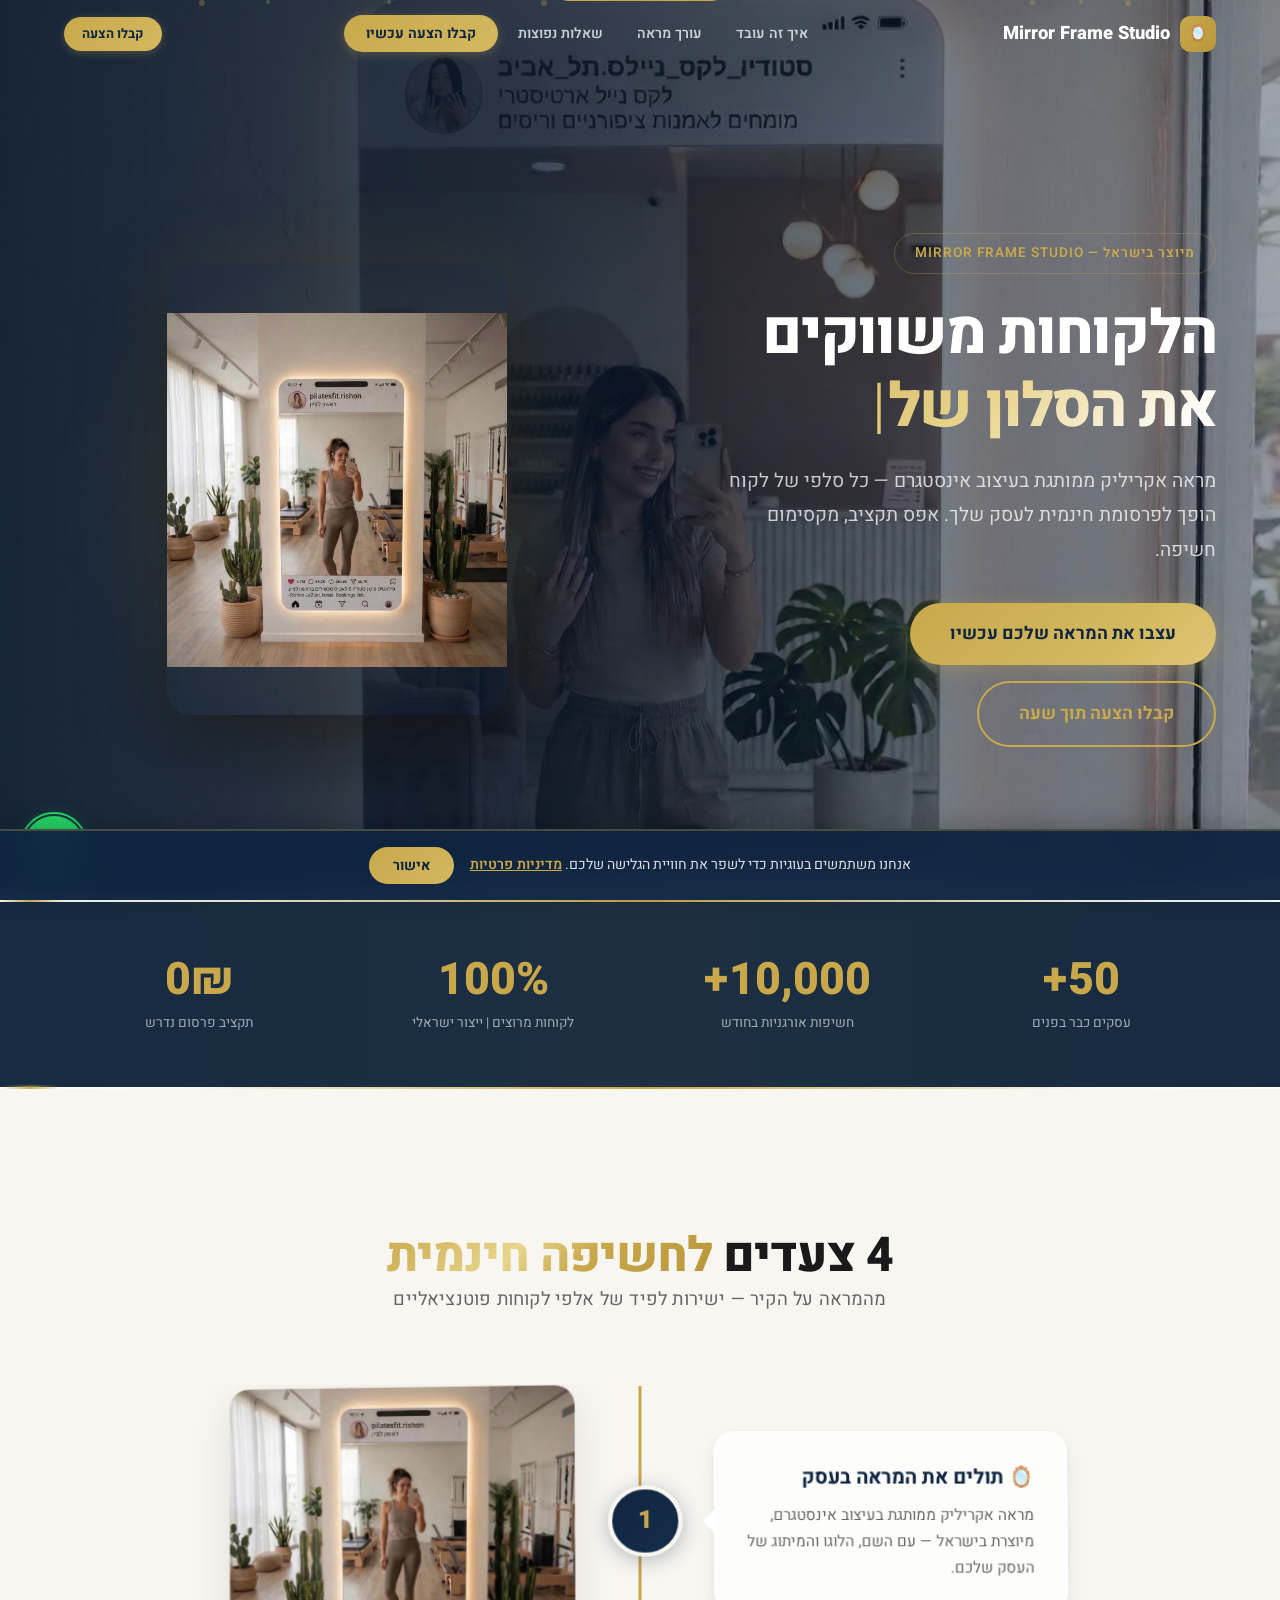
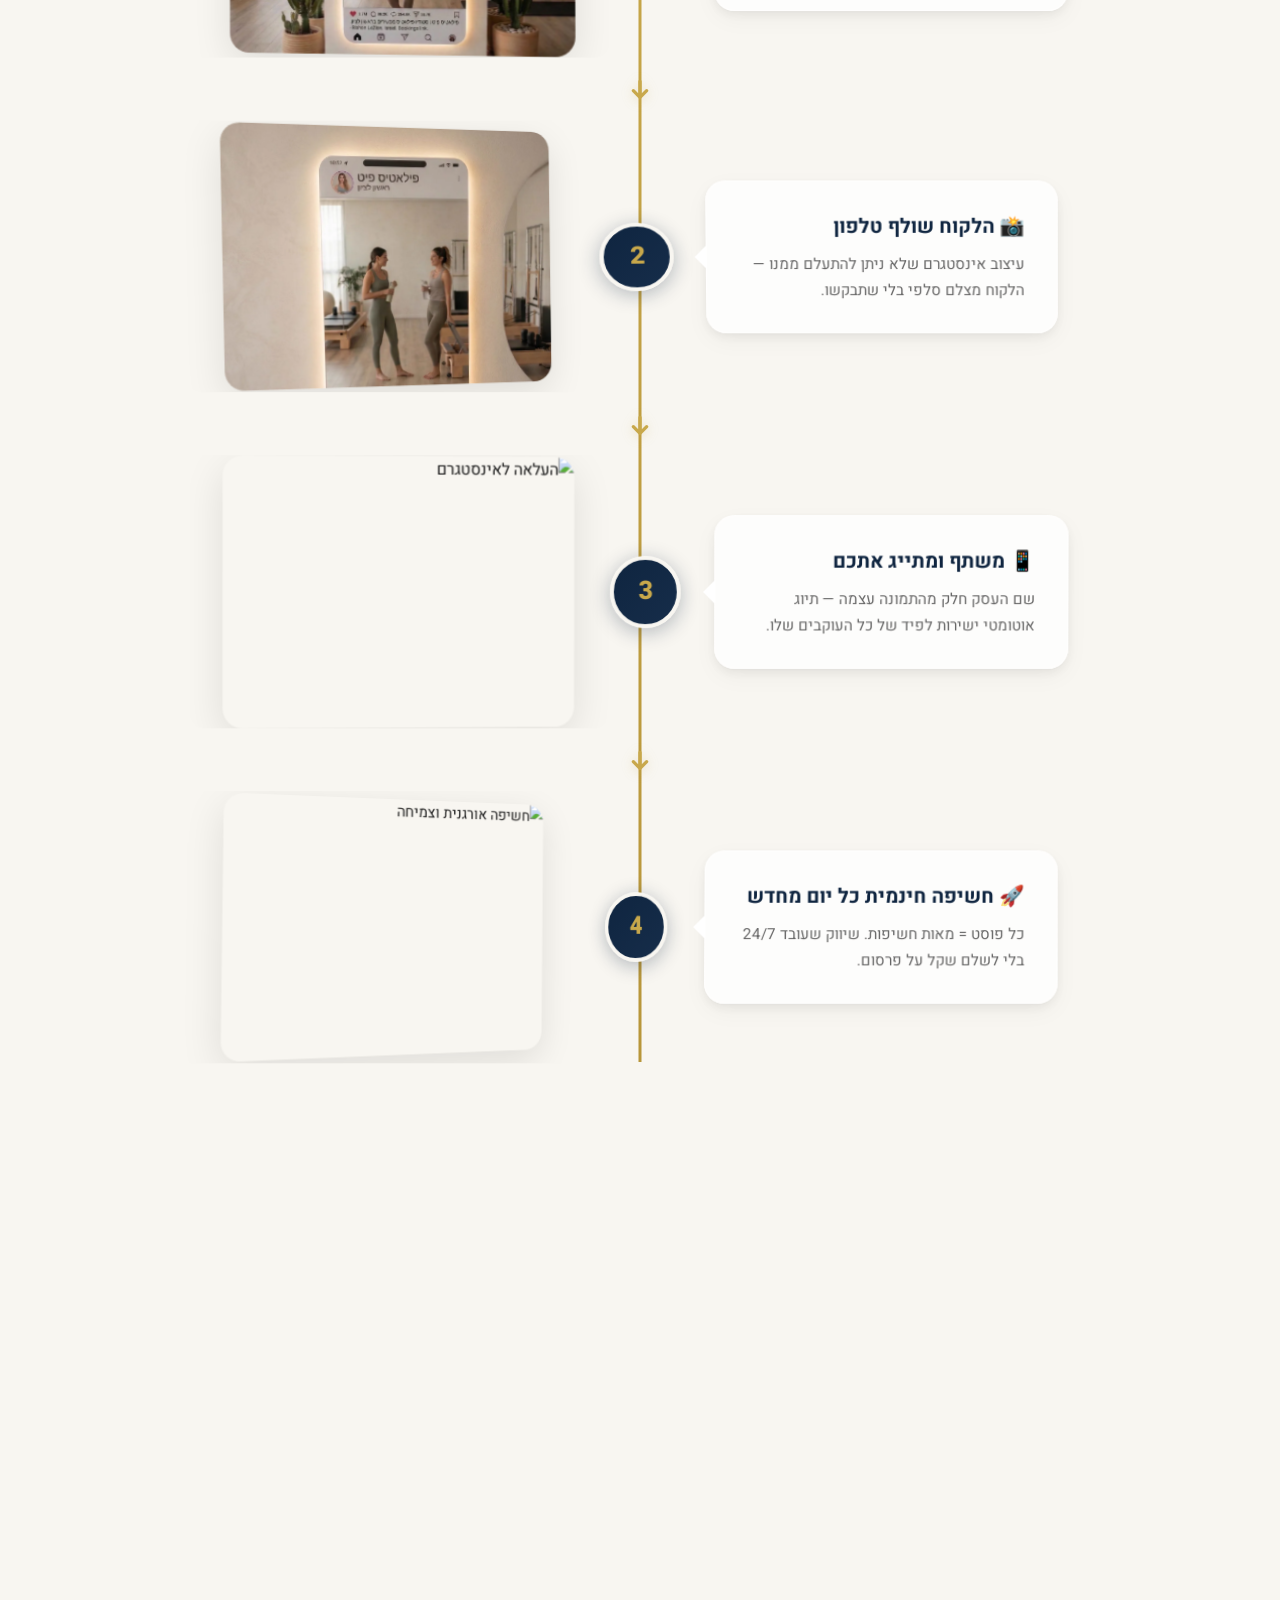
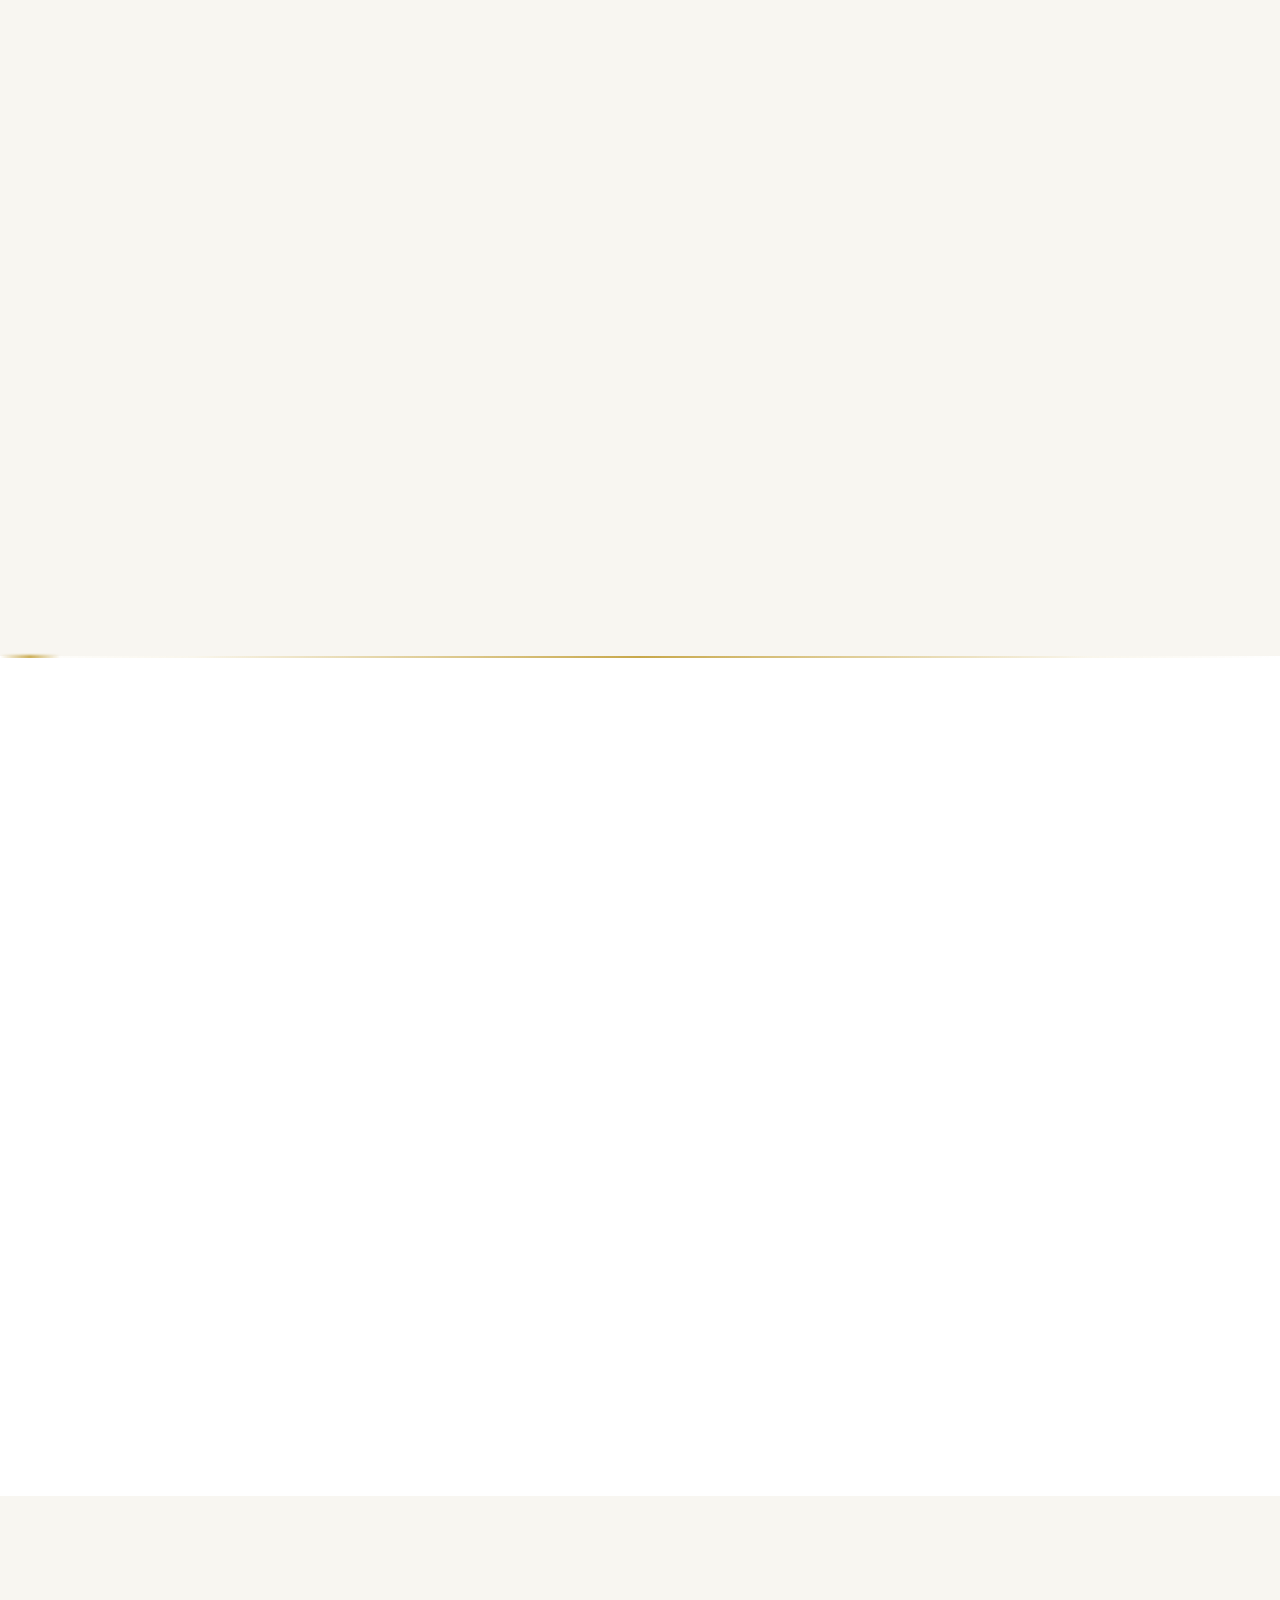
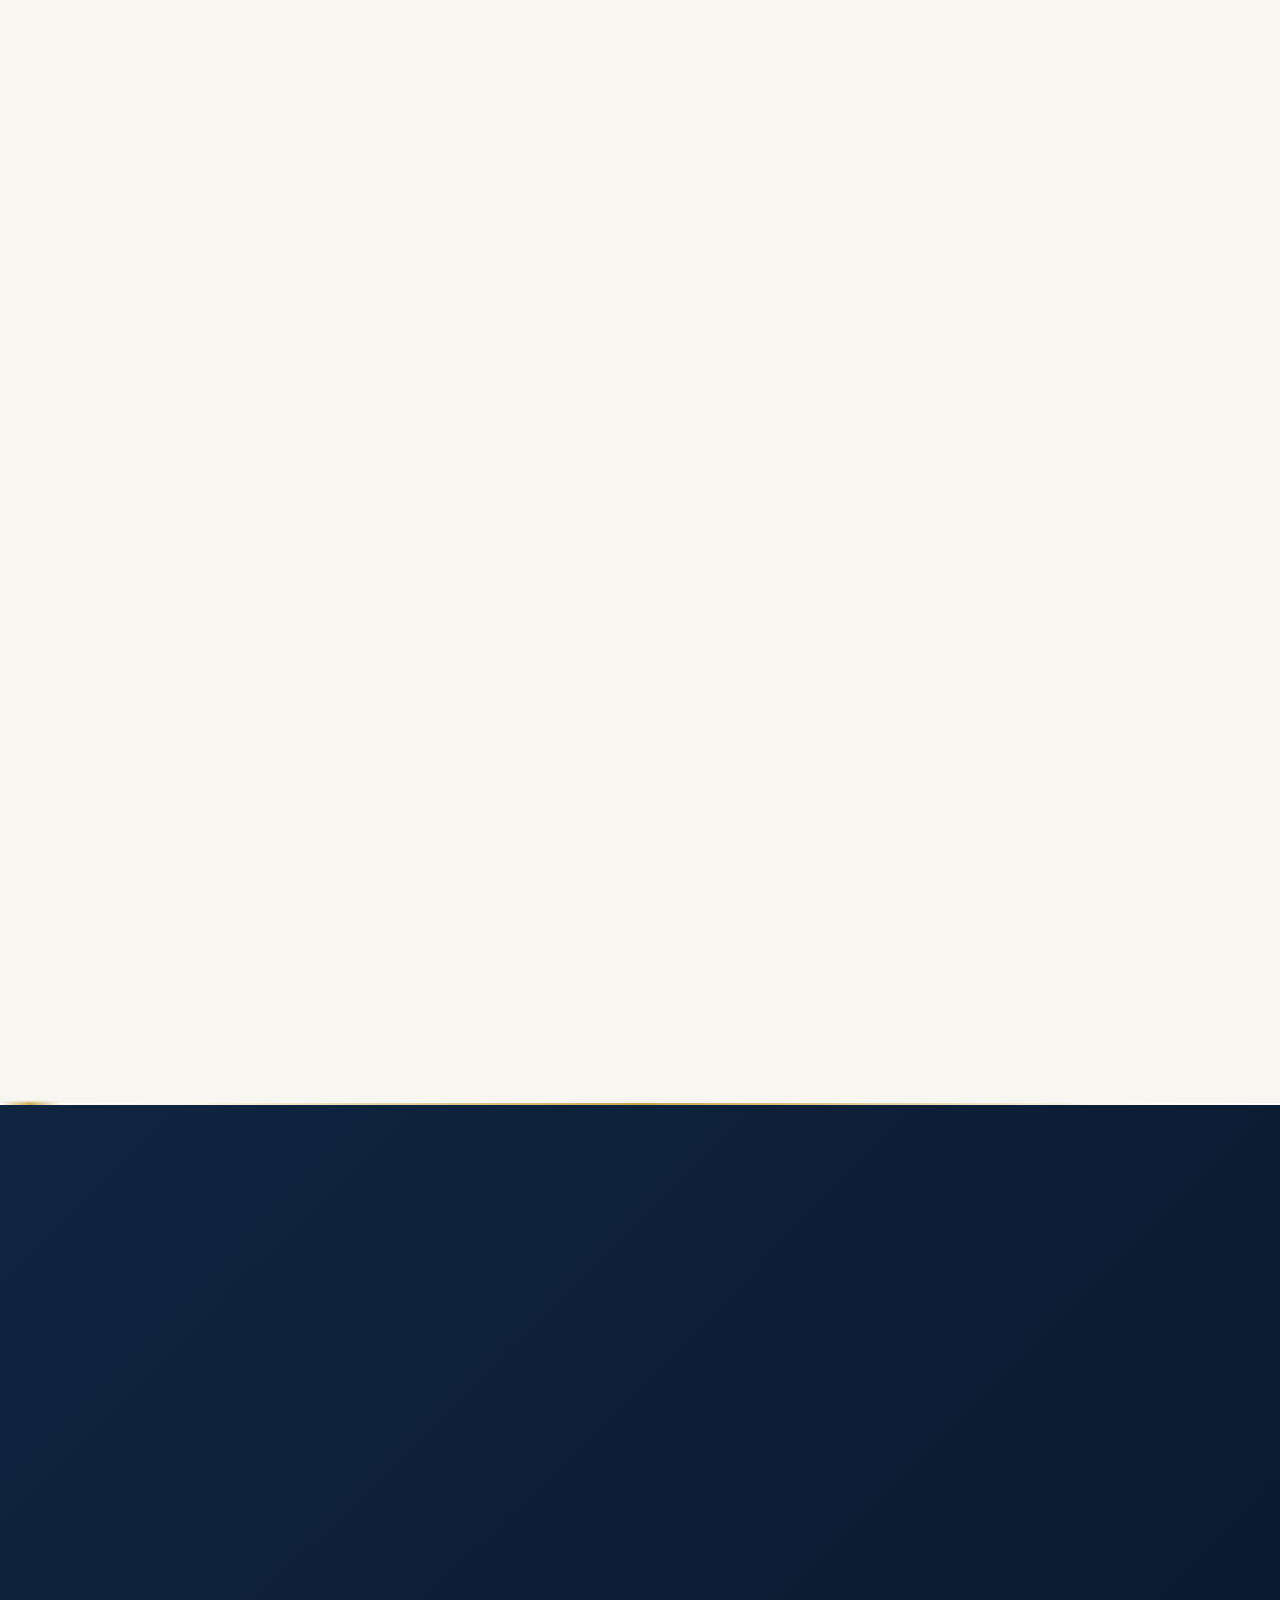
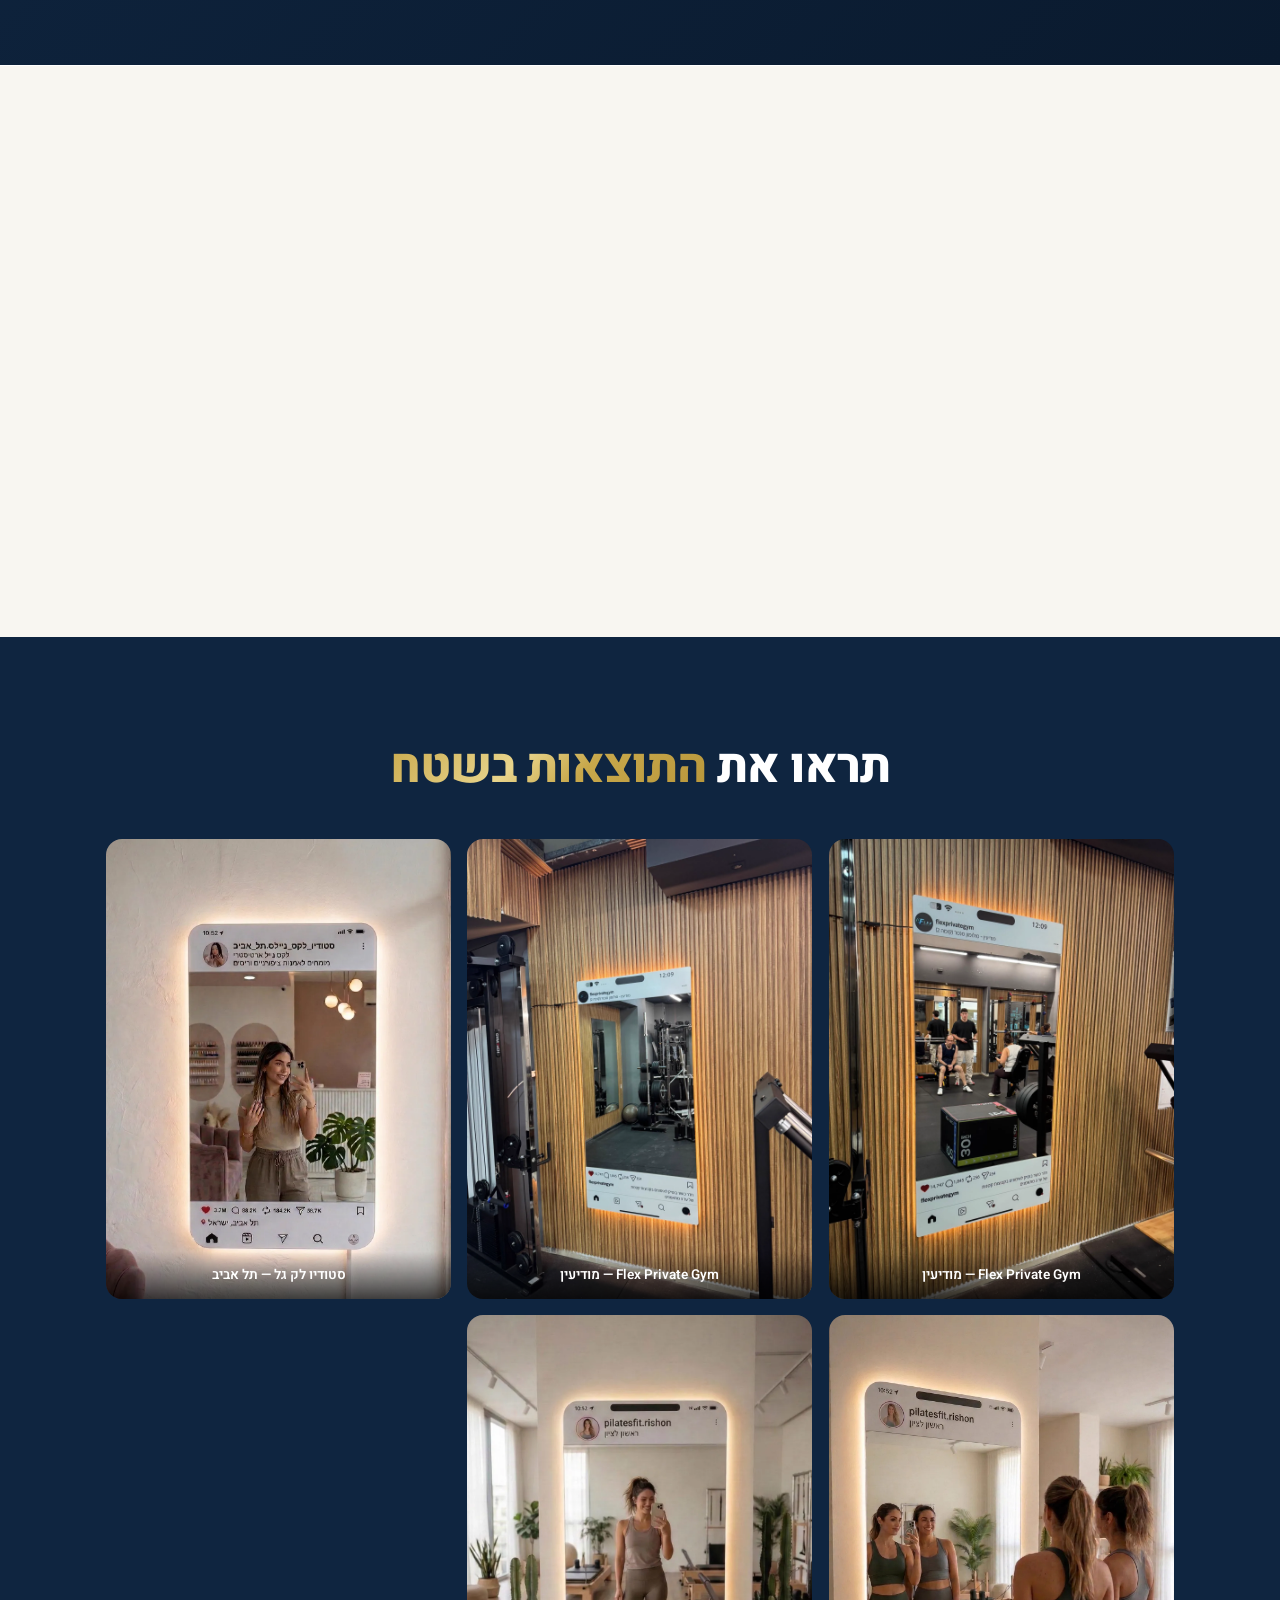
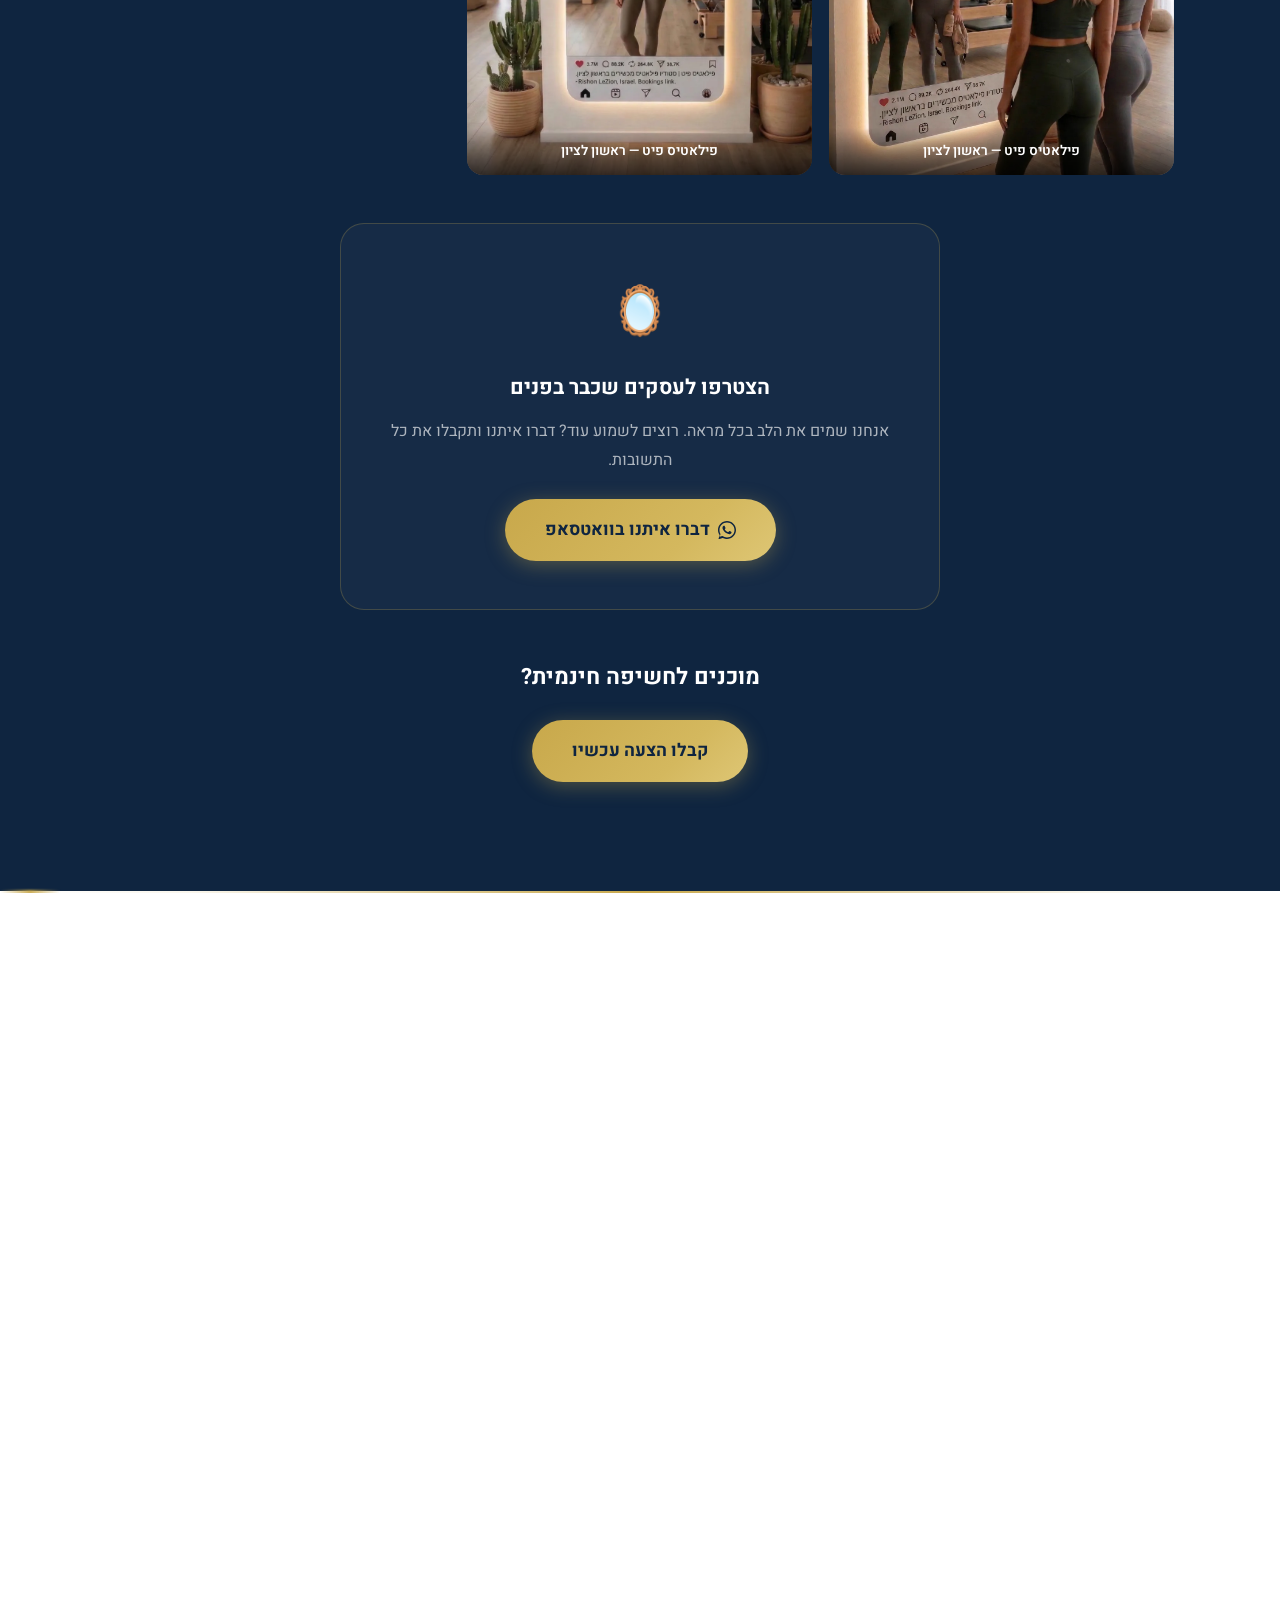
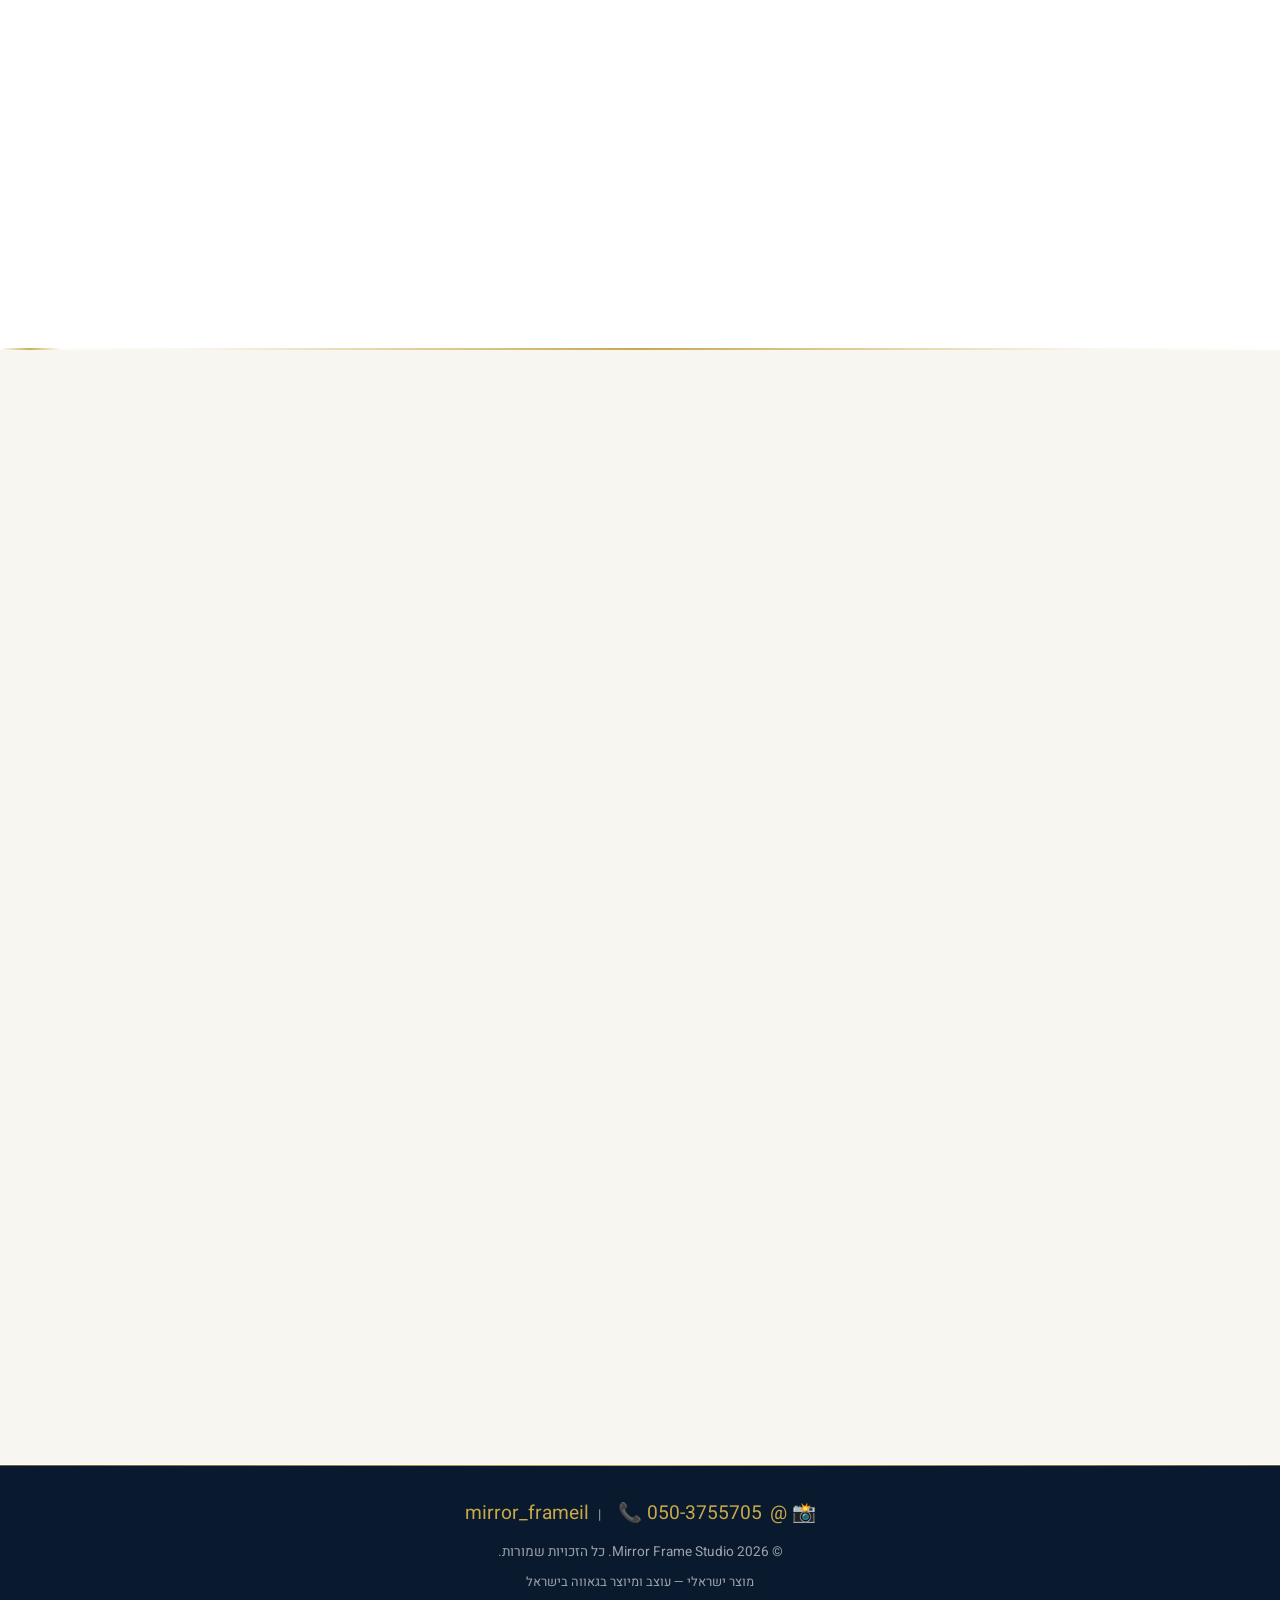
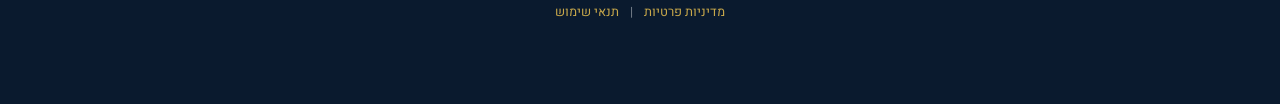
==== commit c4e97bf8: "Optimize images to WebP and add SVG favicon Convert all gallery/site images from JPG/PNG to WebP for" ====
--- a/index.html
+++ b/index.html
@@ -133,13 +133,13 @@
   ]
 }
 </script>
-<link rel="icon" href="data:image/svg+xml,<svg xmlns='http://www.w3.org/2000/svg' viewBox='0 0 100 100'><text y='.9em' font-size='90'>🪞</text></svg>">
+<link rel="icon" type="image/svg+xml" href="favicon.svg">
 <link rel="canonical" href="https://mirrorframestudio.github.io/mirror-frame-studio/">
 <link rel="preconnect" href="https://fonts.googleapis.com">
 <link rel="dns-prefetch" href="https://images.unsplash.com">
 <link rel="preconnect" href="https://fonts.gstatic.com" crossorigin>
 <link href="https://fonts.googleapis.com/css2?family=Heebo:wght@400;600;700;800&family=Playfair+Display:wght@600;700&display=swap" rel="stylesheet">
-<link rel="preload" as="image" href="images/Gemini_Generated_Image_6jorzf6jorzf6jor.jpg">
+<link rel="preload" as="image" href="images/Gemini_Generated_Image_6jorzf6jorzf6jor.webp">
 <link rel="stylesheet" href="styles.css">
 </head>
 <body>
@@ -194,7 +194,7 @@
 <main id="main-content">
 <section class="hero wave-divider" id="hero">
   <div class="hero-video-bg">
-    <video autoplay muted loop playsinline poster="images/studio-lak-gal.jpg" preload="none">
+    <video autoplay muted loop playsinline poster="images/studio-lak-gal.webp" preload="none">
       <source src="videos/hero-bg.mp4" type="video/mp4">
     </video>
   </div>
@@ -216,7 +216,7 @@
       </div>
       <div class="hero-mirror-side">
         <div class="hero-mirror-glow"></div>
-        <img class="hero-mirror-img mirror-sweep" src="images/Gemini_Generated_Image_6jorzf6jorzf6jor.jpg" alt="מראה ממותגת בעיצוב אינסטגרם" decoding="async" fetchpriority="high" width="420" height="560">
+        <img class="hero-mirror-img mirror-sweep" src="images/Gemini_Generated_Image_6jorzf6jorzf6jor.webp" alt="מראה ממותגת בעיצוב אינסטגרם" decoding="async" fetchpriority="high" width="420" height="560">
       </div>
     </div>
   </div>
@@ -259,7 +259,7 @@
       <!-- Step 1 -->
       <div class="flow-step reveal-3d">
         <div class="flow-img">
-          <img src="images/Gemini_Generated_Image_6jorzf6jorzf6jor.jpg" alt="מראה ממותגת תלויה על קיר בעסק" loading="lazy" decoding="async" width="360" height="270">
+          <img src="images/Gemini_Generated_Image_6jorzf6jorzf6jor.webp" alt="מראה ממותגת תלויה על קיר בעסק" loading="lazy" decoding="async" width="360" height="270">
         </div>
         <div class="flow-node">1</div>
         <div class="flow-content">
@@ -275,7 +275,7 @@
       <!-- Step 2 -->
       <div class="flow-step reveal-3d-left">
         <div class="flow-img">
-          <img src="images/Gemini_Generated_Image_z8jir3z8jir3z8ji.jpg" alt="לקוחה מצלמת סלפי במראה ממותגת" loading="lazy" decoding="async" width="360" height="270">
+          <img src="images/Gemini_Generated_Image_z8jir3z8jir3z8ji.webp" alt="לקוחה מצלמת סלפי במראה ממותגת" loading="lazy" decoding="async" width="360" height="270">
         </div>
         <div class="flow-node">2</div>
         <div class="flow-content">
@@ -678,23 +678,23 @@
     <h2 class="section-title" style="color:var(--white);margin-bottom:40px">תראו את <span class="gold-text">התוצאות בשטח</span></h2>
     <div class="real-gallery">
       <div class="real-gallery-item">
-        <img src="images/flex-gym-1.jpg" alt="מראה ממותגת בחדר כושר Flex Private Gym מודיעין" loading="lazy" decoding="async" width="300" height="400">
+        <img src="images/flex-gym-1.webp" alt="מראה ממותגת בחדר כושר Flex Private Gym מודיעין" loading="lazy" decoding="async" width="300" height="400">
         <div class="gallery-label">Flex Private Gym — מודיעין</div>
       </div>
       <div class="real-gallery-item">
-        <img src="images/flex-gym-2.jpg" alt="מתאמנים מצטלמים במראה ממותגת Flex Private Gym" loading="lazy" decoding="async" width="300" height="400">
+        <img src="images/flex-gym-2.webp" alt="מתאמנים מצטלמים במראה ממותגת Flex Private Gym" loading="lazy" decoding="async" width="300" height="400">
         <div class="gallery-label">Flex Private Gym — מודיעין</div>
       </div>
       <div class="real-gallery-item">
-        <img src="images/studio-lak-gal.jpg" alt="מראה ממותגת בסטודיו לק ניילס תל אביב" loading="lazy" decoding="async" width="300" height="400">
+        <img src="images/studio-lak-gal.webp" alt="מראה ממותגת בסטודיו לק ניילס תל אביב" loading="lazy" decoding="async" width="300" height="400">
         <div class="gallery-label">סטודיו לק גל — תל אביב</div>
       </div>
       <div class="real-gallery-item">
-        <img src="images/pilates-rishon.jpg" alt="מתאמנות מצטלמות במראה ממותגת פילאטיס פיט ראשון" loading="lazy" decoding="async" width="300" height="400">
+        <img src="images/pilates-rishon.webp" alt="מתאמנות מצטלמות במראה ממותגת פילאטיס פיט ראשון" loading="lazy" decoding="async" width="300" height="400">
         <div class="gallery-label">פילאטיס פיט — ראשון לציון</div>
       </div>
       <div class="real-gallery-item">
-        <img src="images/Gemini_Generated_Image_6jorzf6jorzf6jor.jpg" alt="סלפי במראה ממותגת" loading="lazy" decoding="async" width="300" height="400">
+        <img src="images/Gemini_Generated_Image_6jorzf6jorzf6jor.webp" alt="סלפי במראה ממותגת" loading="lazy" decoding="async" width="300" height="400">
         <div class="gallery-label">פילאטיס פיט — ראשון לציון</div>
       </div>
     </div>
--- a/styles.css
+++ b/styles.css
@@ -764,6 +764,244 @@
 .roi-section,.compare-section,.editor-section,.guarantee-section{contain:layout style paint}
 
 
+/* ========== PREMIUM 3D ANIMATIONS ========== */
+
+/* ── Hero 3D Mirror Parallax ── */
+.hero-mirror-side{perspective:1200px;perspective-origin:50% 50%}
+.hero-mirror-img{
+  transform-style:preserve-3d;
+  transition:transform .15s ease-out;
+  will-change:transform;
+}
+.hero-mirror-glow{
+  transition:transform .2s ease-out,opacity .3s;
+  will-change:transform;
+}
+/* Reflective glint that moves with mouse */
+.hero-mirror-side::after{
+  content:'';position:absolute;
+  width:120%;height:60%;top:-10%;left:-10%;
+  background:radial-gradient(ellipse at 30% 30%,rgba(255,255,255,.18) 0%,transparent 60%);
+  pointer-events:none;z-index:6;
+  transition:transform .2s ease-out,opacity .3s;
+  transform-style:preserve-3d;
+  border-radius:50%;
+  filter:blur(20px);
+  opacity:0;
+}
+.hero-mirror-side:hover::after{opacity:1}
+
+/* ── 3D Scroll Parallax Layers ── */
+[data-parallax]{
+  will-change:transform;
+  transition:transform .1s linear;
+}
+.parallax-section{
+  perspective:1200px;
+  perspective-origin:50% 50%;
+  overflow:visible;
+}
+
+/* ── Gallery 3D Mouse-Follow Tilt ── */
+.real-gallery{perspective:1000px}
+.real-gallery-item{
+  transform-style:preserve-3d;
+  transition:transform .4s cubic-bezier(.22,1,.36,1),box-shadow .4s ease;
+  will-change:transform;
+  cursor:pointer;
+}
+.real-gallery-item .gallery-label{
+  transform:translateZ(30px);
+  transition:transform .4s cubic-bezier(.22,1,.36,1);
+}
+.real-gallery-item:hover .gallery-label{
+  transform:translateZ(50px);
+}
+/* Reflection layer on gallery items */
+.real-gallery-item::before{
+  content:'';position:absolute;inset:0;z-index:2;
+  background:linear-gradient(135deg,rgba(255,255,255,0) 0%,rgba(255,255,255,.08) 40%,rgba(255,255,255,.2) 50%,rgba(255,255,255,.08) 60%,rgba(255,255,255,0) 100%);
+  border-radius:inherit;
+  opacity:0;
+  transition:opacity .4s ease;
+  pointer-events:none;
+}
+.real-gallery-item:hover::before{opacity:1}
+
+/* ── How It Works — 3D Card Flip Reveal ── */
+.flow-card{
+  transform-style:preserve-3d;
+  perspective:800px;
+  position:relative;
+}
+.flow-step{
+  transform-style:preserve-3d;
+}
+.flow-img{
+  transform-style:preserve-3d;
+  transition:transform .6s cubic-bezier(.22,1,.36,1);
+  overflow:hidden;border-radius:16px;
+}
+.flow-step:hover .flow-img{
+  transform:perspective(800px) rotateY(-6deg) rotateX(3deg) scale(1.03);
+}
+.flow-step:hover .flow-img img{
+  transform:scale(1.08);
+  transition:transform .6s cubic-bezier(.22,1,.36,1);
+}
+.flow-node{
+  transition:transform .4s cubic-bezier(.34,1.56,.64,1),box-shadow .3s;
+}
+.flow-step:hover .flow-node{
+  transform:scale(1.2) rotateZ(-10deg);
+  box-shadow:0 0 30px rgba(200,168,75,.4);
+}
+
+/* ── Guarantee Cards — Hover Lift + Glow ── */
+.guarantee-item{
+  transform-style:preserve-3d;
+  transition:transform .5s cubic-bezier(.22,1,.36,1),box-shadow .4s ease;
+}
+.guarantee-item:hover{
+  transform:perspective(600px) rotateX(-4deg) translateY(-12px);
+  box-shadow:0 25px 50px rgba(0,0,0,.15),0 0 40px rgba(200,168,75,.1);
+}
+
+/* ── Target Cards — Enhanced 3D ── */
+.target-card{
+  transform-style:preserve-3d;
+  transition:transform .5s cubic-bezier(.22,1,.36,1),box-shadow .5s ease,border-color .3s;
+  perspective:800px;
+}
+.target-card:hover .target-icon{
+  transform:translateZ(40px) scale(1.2) rotate(-8deg);
+  transition:transform .5s cubic-bezier(.34,1.56,.64,1);
+}
+.target-card .target-icon{
+  transform-style:preserve-3d;
+  transition:transform .5s cubic-bezier(.34,1.56,.64,1);
+}
+
+/* ── ROI Card 3D ── */
+.roi-card{
+  transform-style:preserve-3d;
+  transition:transform .5s cubic-bezier(.22,1,.36,1),box-shadow .4s;
+}
+.roi-result-card{
+  transform-style:preserve-3d;
+  transition:transform .4s cubic-bezier(.22,1,.36,1),box-shadow .3s;
+}
+.roi-result-card:hover{
+  transform:perspective(600px) rotateY(-5deg) translateY(-8px) scale(1.02);
+  box-shadow:0 20px 40px rgba(200,168,75,.15),0 0 20px rgba(200,168,75,.08);
+}
+
+/* ── Stats Counter 3D Flip ── */
+.stat-item{
+  transform-style:preserve-3d;
+  transition:transform .6s cubic-bezier(.22,1,.36,1);
+}
+.stat-item:hover{
+  transform:perspective(800px) rotateX(-8deg) scale(1.05);
+}
+.stat-item:hover .stat-num{
+  text-shadow:0 0 30px rgba(200,168,75,.5);
+}
+
+/* ── FAQ Items — Slide-in 3D ── */
+.faq-item{
+  transform-style:preserve-3d;
+  transition:transform .4s cubic-bezier(.22,1,.36,1),box-shadow .3s;
+}
+.faq-item:hover{
+  transform:perspective(800px) rotateX(-2deg) translateY(-4px);
+  box-shadow:0 12px 40px rgba(0,0,0,.08),0 0 20px rgba(200,168,75,.06);
+}
+
+/* ── iPhone Editor 3D Float ── */
+.iphone-shell{
+  transform-style:preserve-3d;
+  transition:transform .5s cubic-bezier(.22,1,.36,1);
+  will-change:transform;
+}
+.mirror-preview-area{
+  perspective:1200px;
+}
+
+/* ── Section Titles — 3D Depth ── */
+.section-title .gold-text{
+  display:inline-block;
+  transform-style:preserve-3d;
+  transition:transform .4s cubic-bezier(.22,1,.36,1);
+}
+.section-title:hover .gold-text{
+  transform:perspective(500px) rotateY(-4deg) translateZ(10px);
+}
+
+/* ── Gold Shimmer Dividers ── */
+.gold-divider{
+  position:relative;
+  overflow:visible;
+}
+.gold-divider::after{
+  content:'';position:absolute;top:-1px;left:0;
+  width:60px;height:4px;
+  background:linear-gradient(90deg,transparent,var(--gold),transparent);
+  animation:shimmerDivider 3s ease-in-out infinite;
+  filter:blur(1px);
+}
+@keyframes shimmerDivider{
+  0%{left:-60px;opacity:0}
+  20%{opacity:1}
+  80%{opacity:1}
+  100%{left:calc(100% + 60px);opacity:0}
+}
+
+/* ── Scroll-triggered depth layers ── */
+.depth-layer-back{transform:translateZ(-50px) scale(1.05);transition:transform .1s linear}
+.depth-layer-front{transform:translateZ(50px) scale(.95);transition:transform .1s linear}
+
+/* ── 3D Form Card ── */
+.form-card{
+  transform-style:preserve-3d;
+  transition:transform .5s cubic-bezier(.22,1,.36,1),box-shadow .4s;
+}
+.form-card:hover{
+  transform:perspective(1000px) rotateX(-2deg) translateY(-6px);
+  box-shadow:0 30px 60px rgba(0,0,0,.1),0 0 30px rgba(200,168,75,.08);
+}
+
+/* ── Compare Table 3D ── */
+.compare-table{
+  transform-style:preserve-3d;
+  transition:transform .5s cubic-bezier(.22,1,.36,1);
+}
+.compare-table:hover{
+  transform:perspective(1200px) rotateX(-2deg) rotateY(1deg);
+}
+
+/* ── Footer parallax depth ── */
+.footer{
+  position:relative;
+  overflow:hidden;
+}
+.footer::before{
+  content:'';position:absolute;top:0;left:50%;
+  width:200%;height:1px;
+  background:linear-gradient(90deg,transparent,var(--gold),transparent);
+  transform:translateX(-50%);
+  animation:shimmerDivider 4s ease-in-out infinite;
+}
+
+/* ── Reduce motion for accessibility ── */
+@media(prefers-reduced-motion:reduce){
+  *,*::before,*::after{
+    animation-duration:0.01ms!important;
+    animation-iteration-count:1!important;
+    transition-duration:0.01ms!important;
+  }
+}
+
 /* ========== MOBILE OPTIMIZATIONS ========== */
 @media(max-width:768px){
   /* ROI section — prevent image overlap on title */
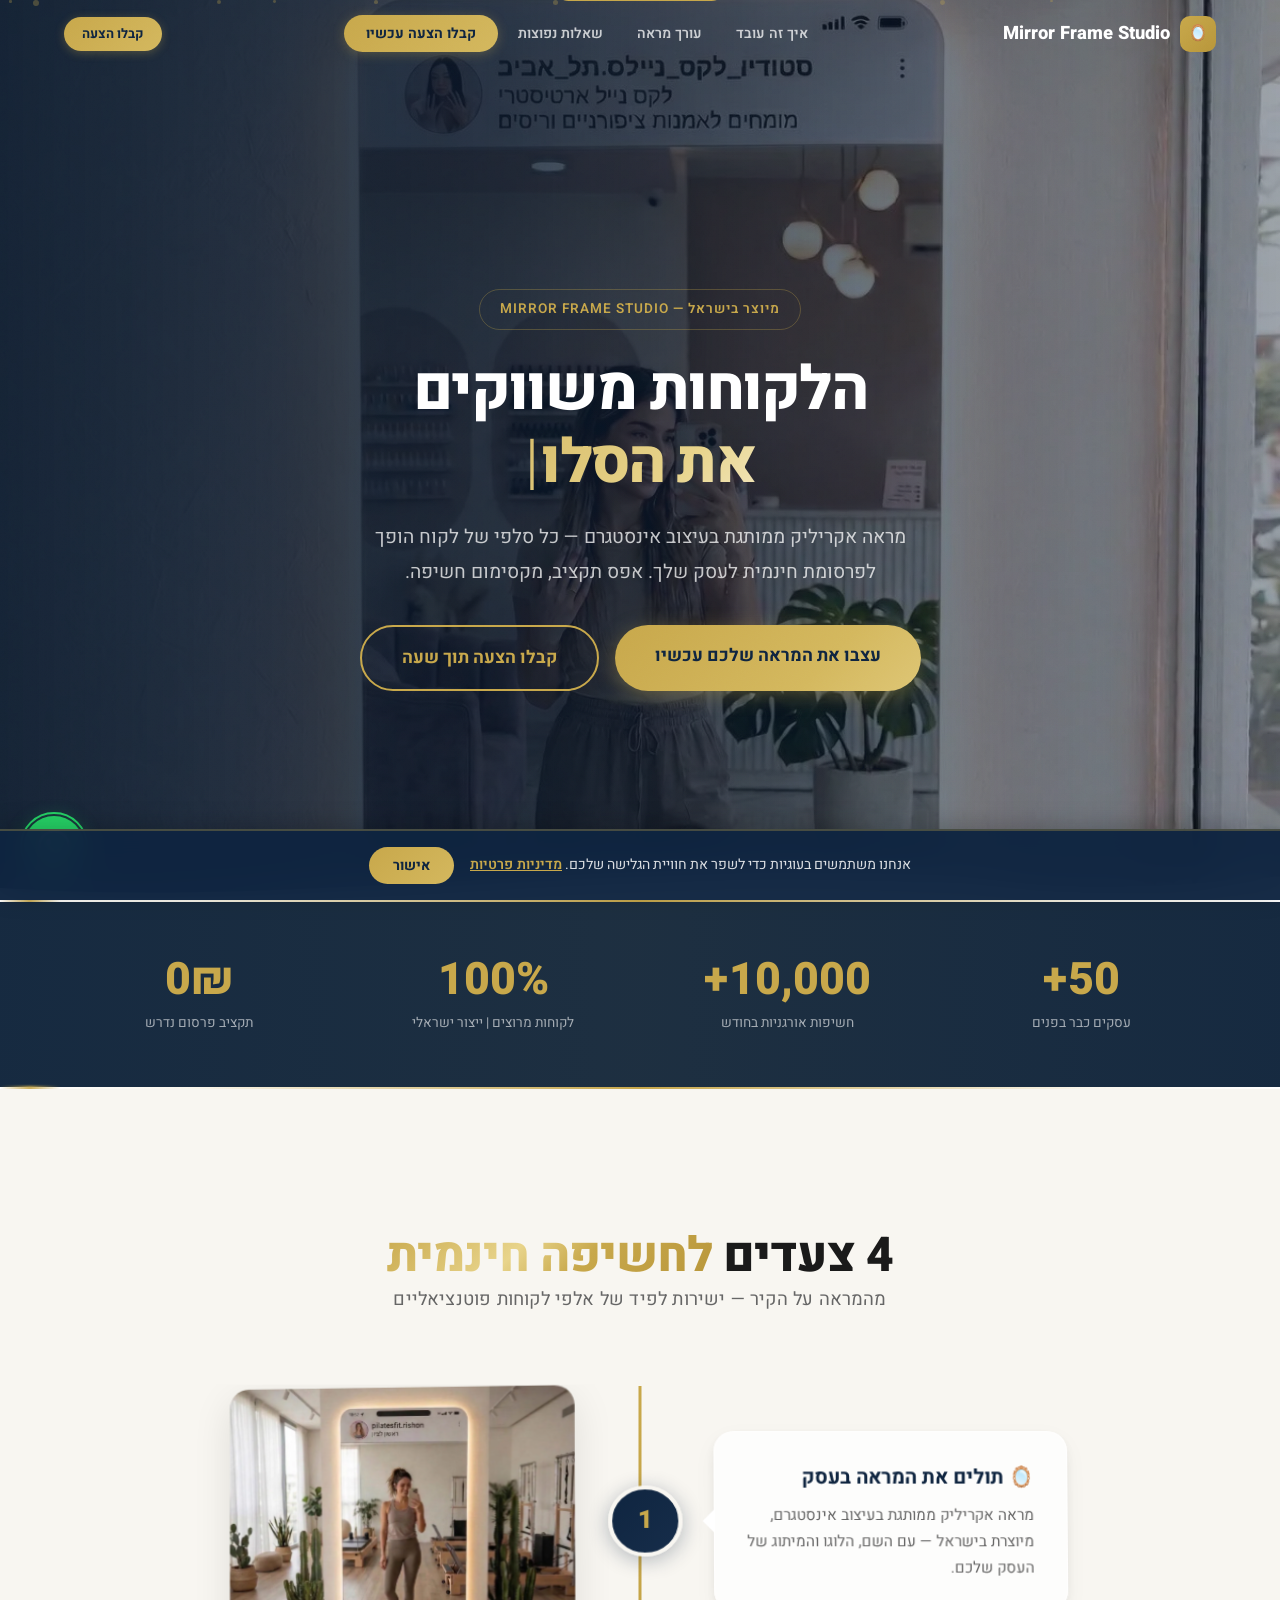
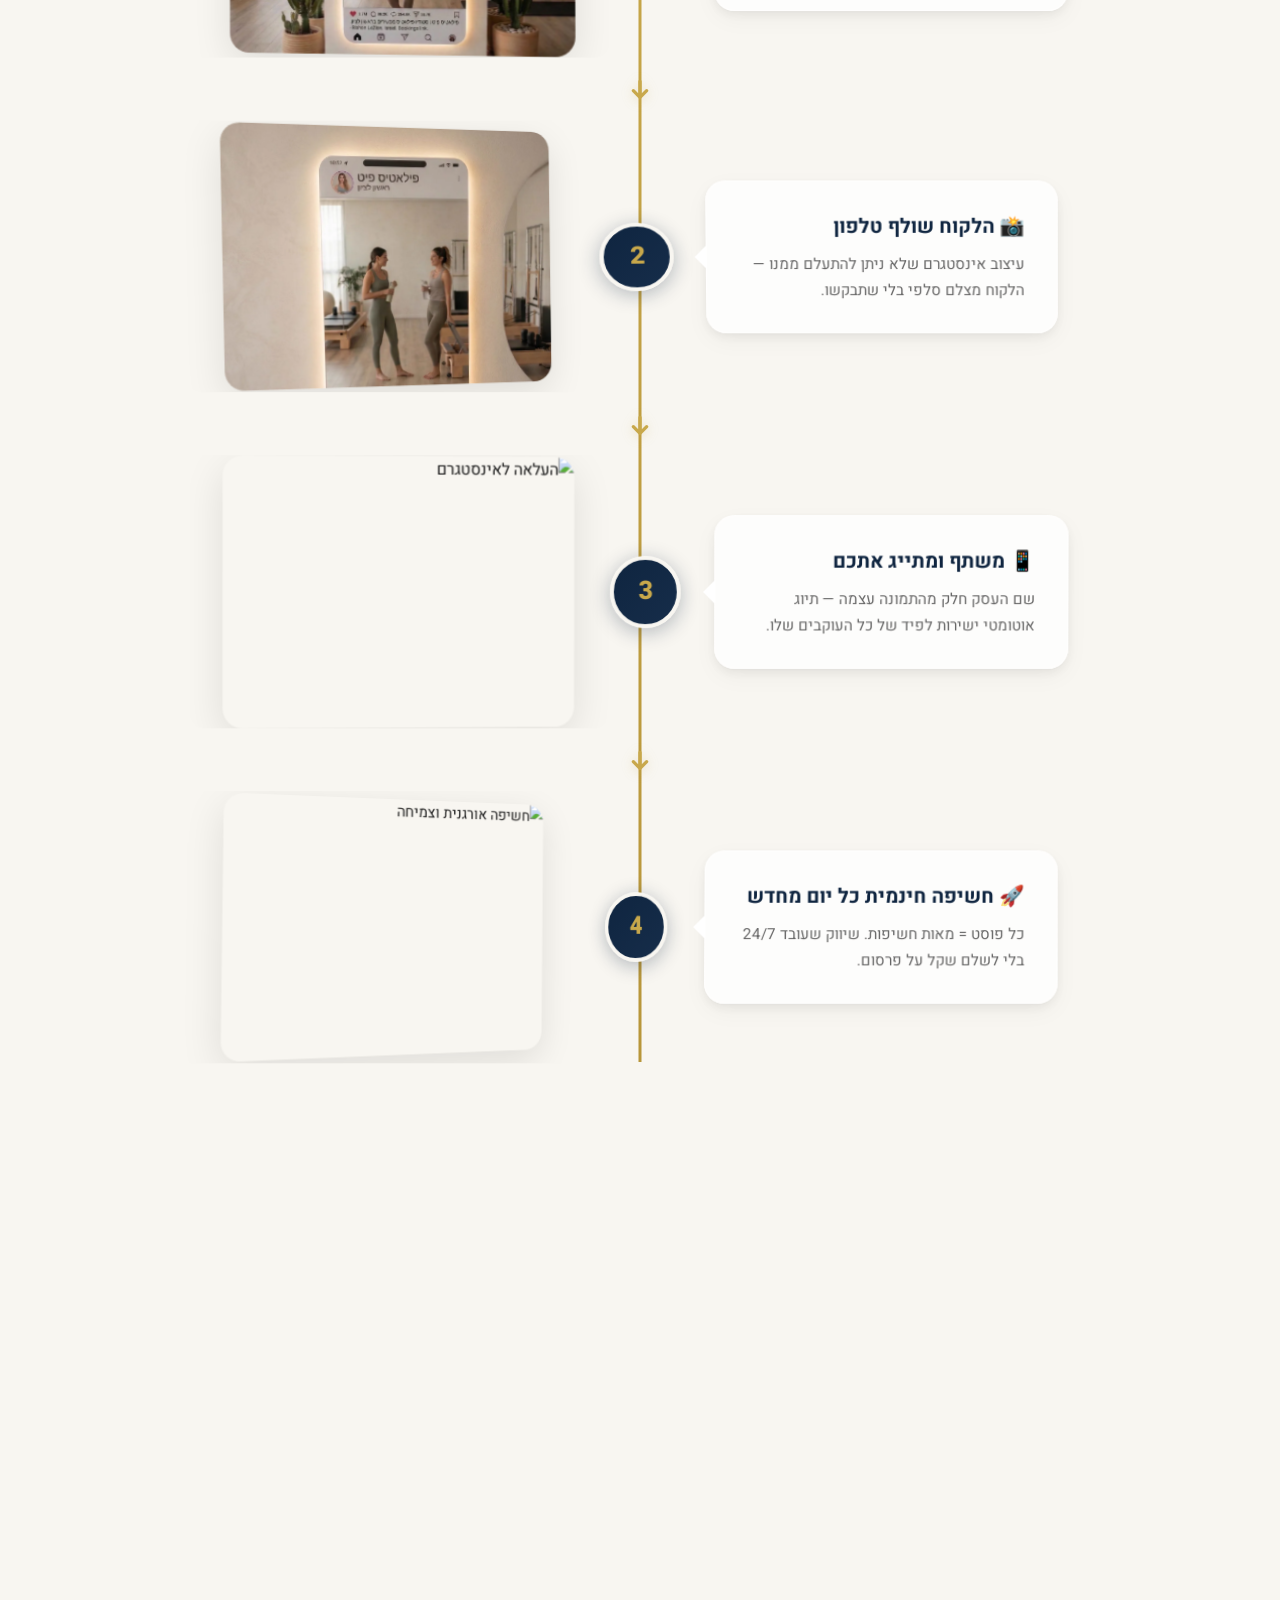
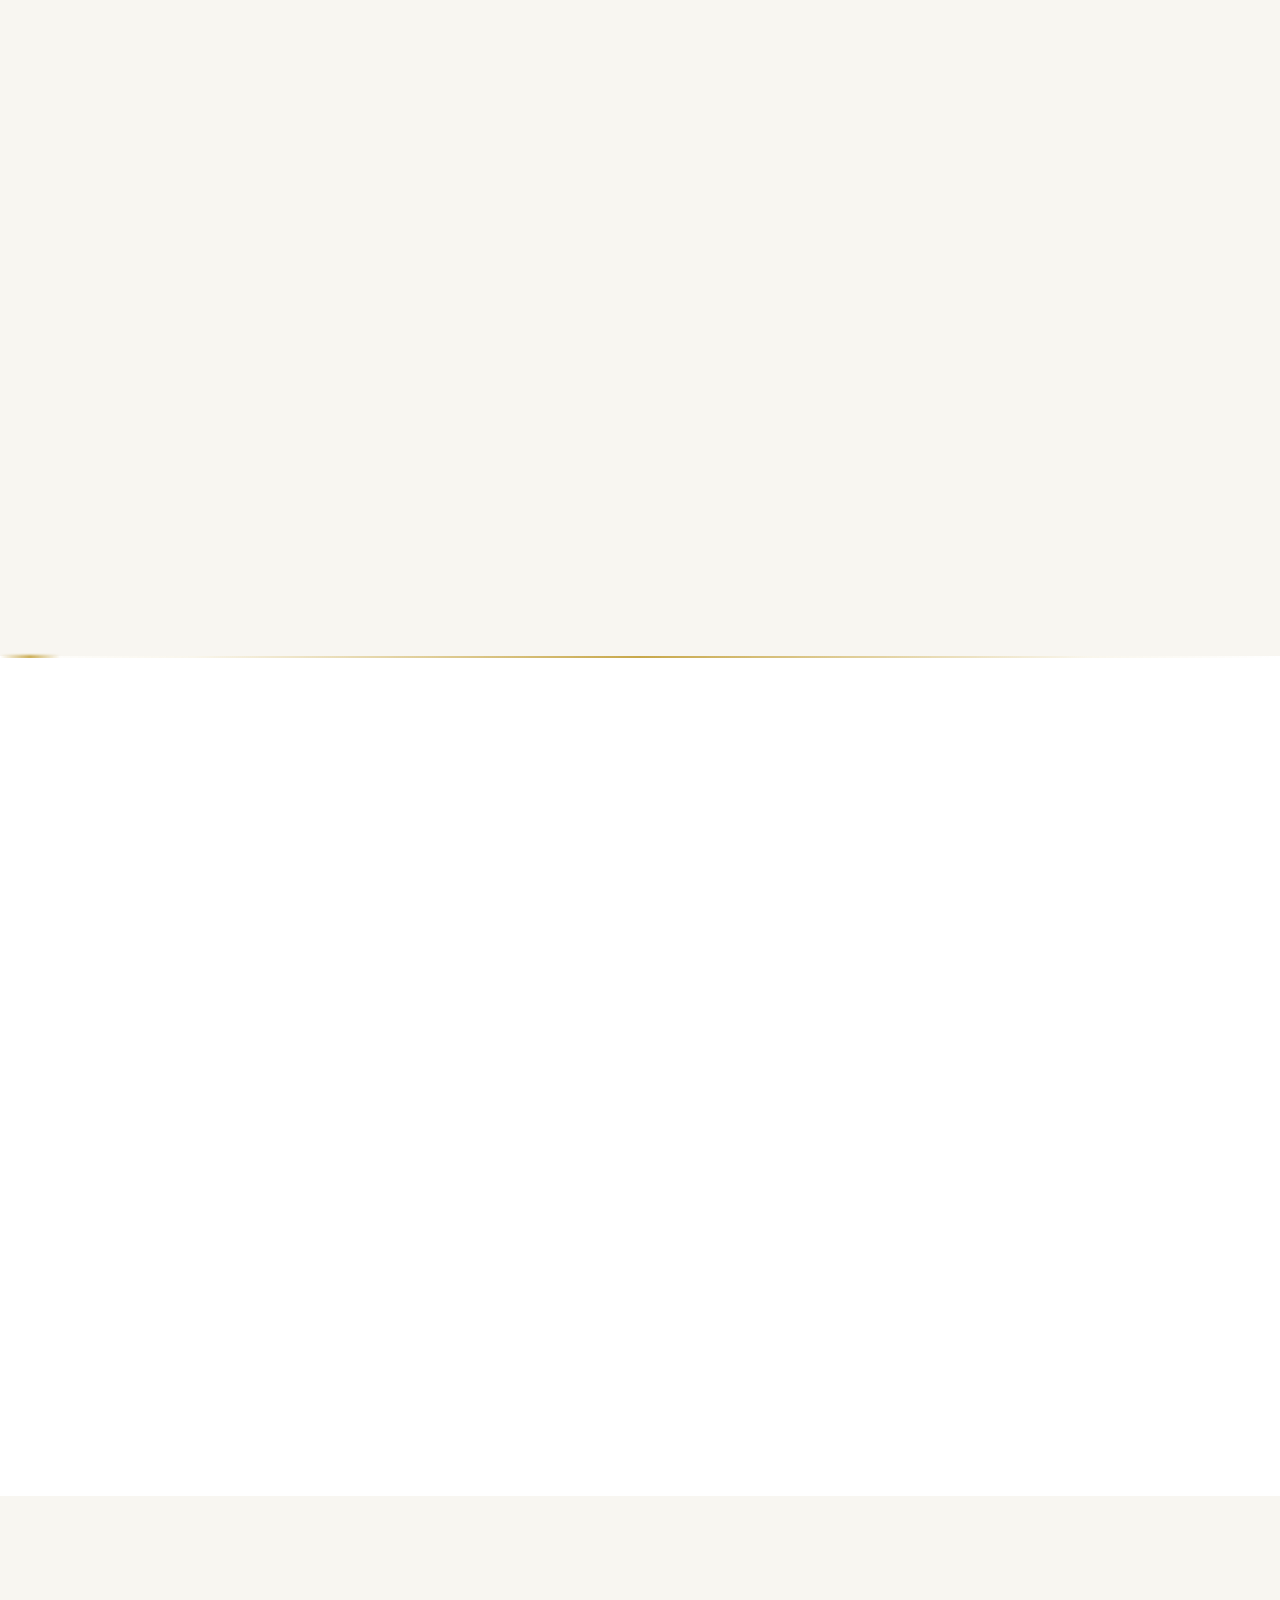
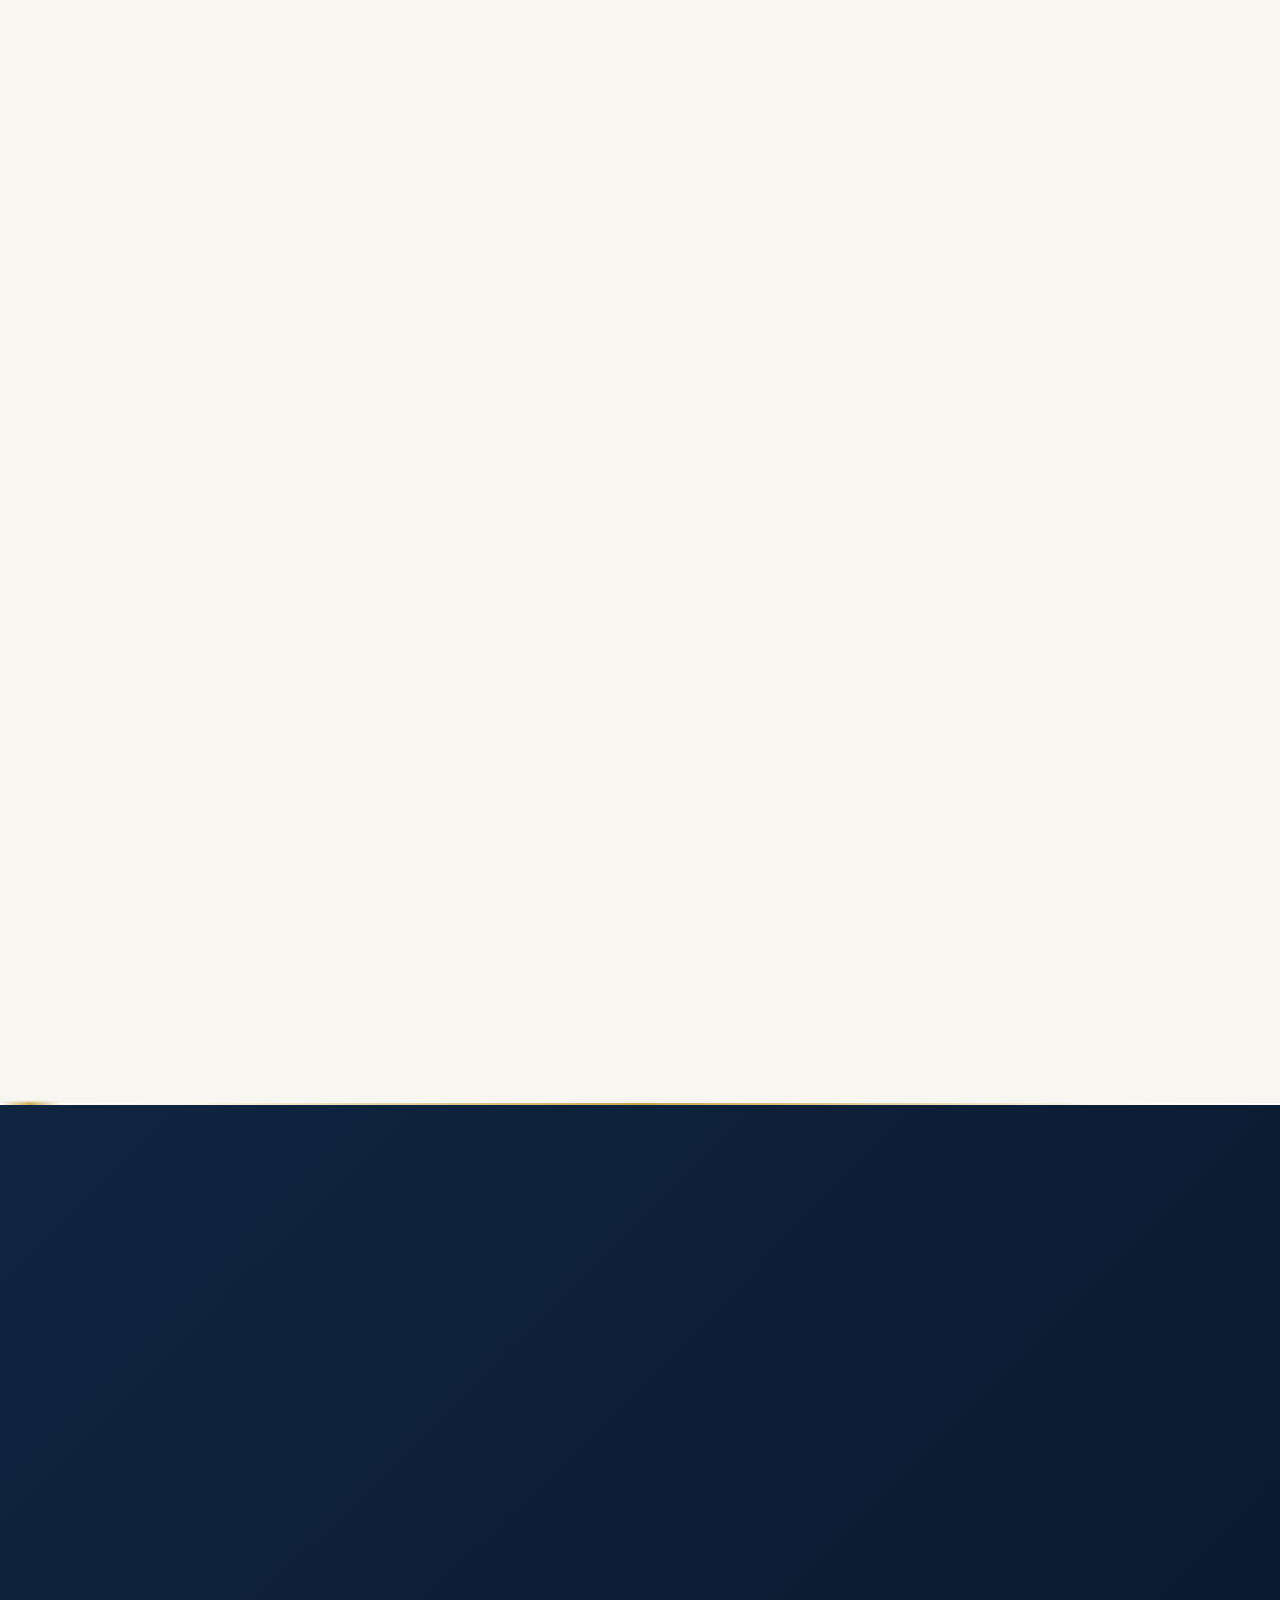
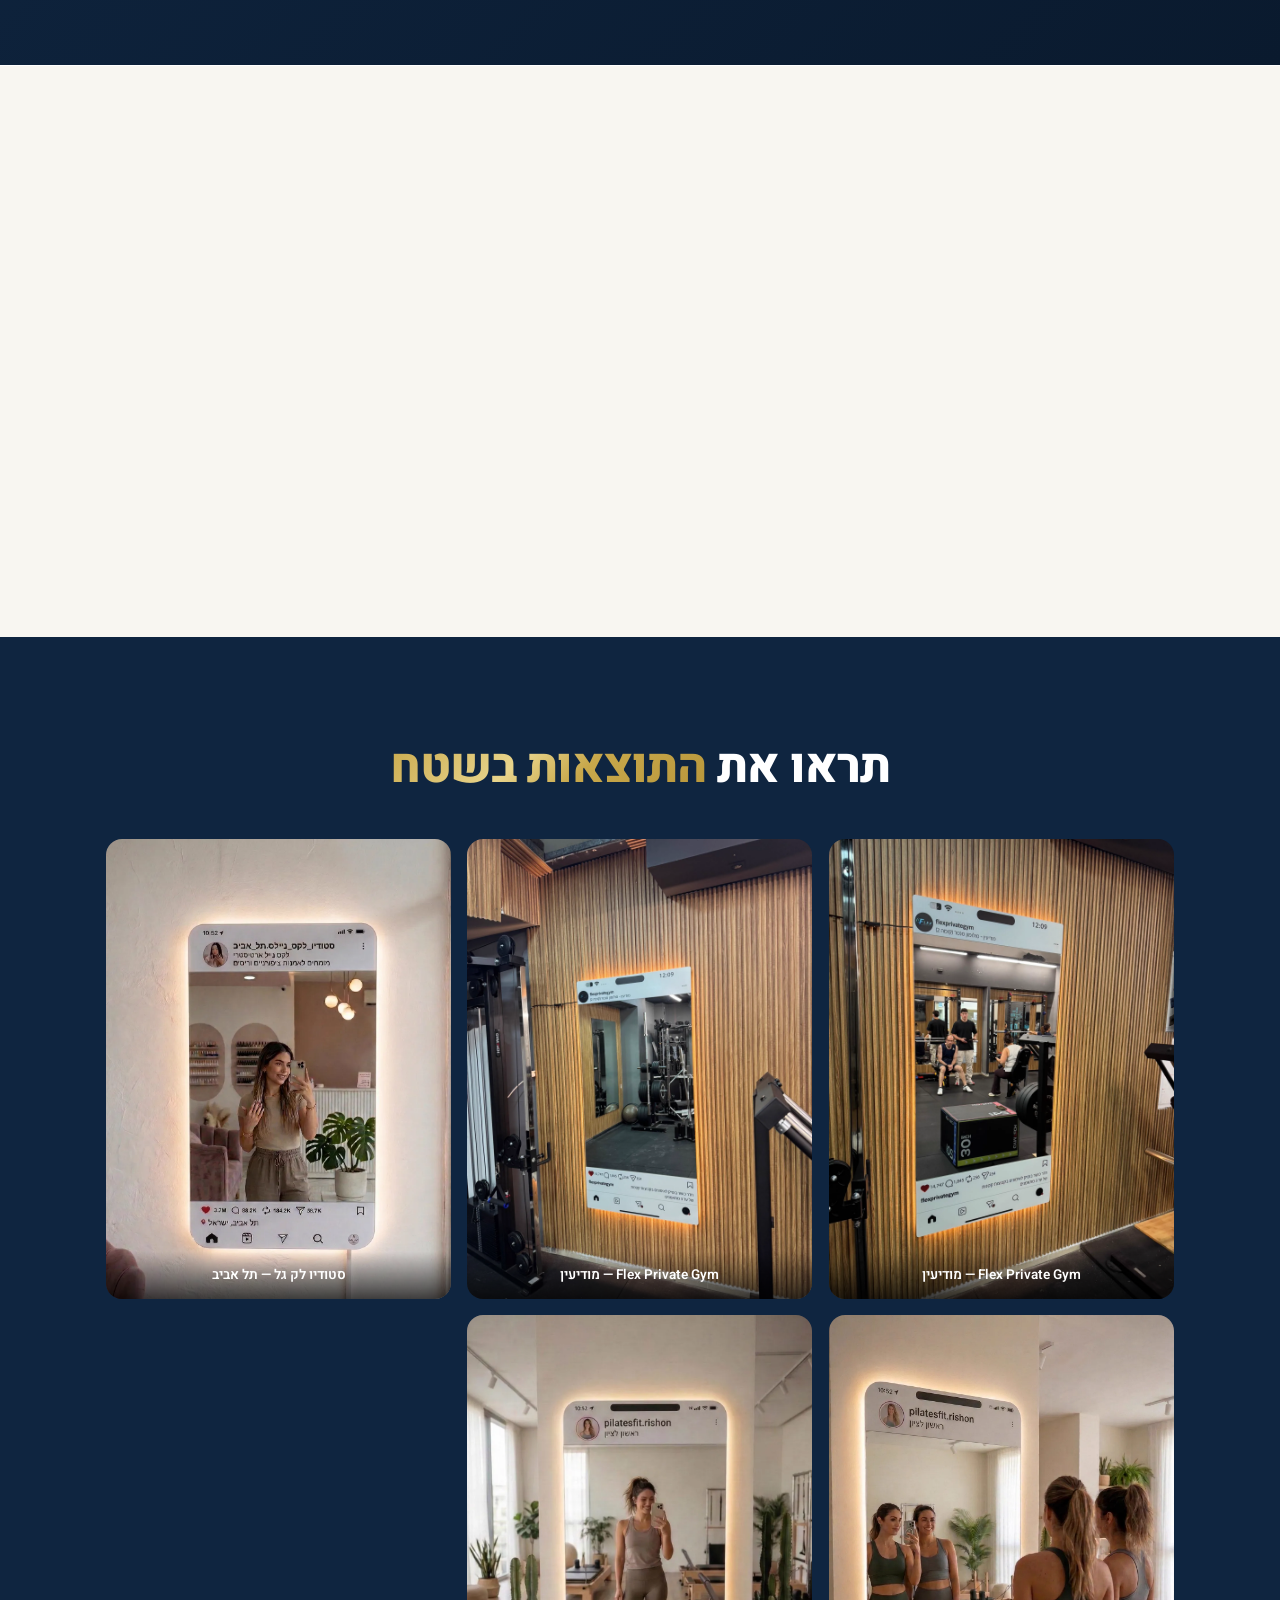
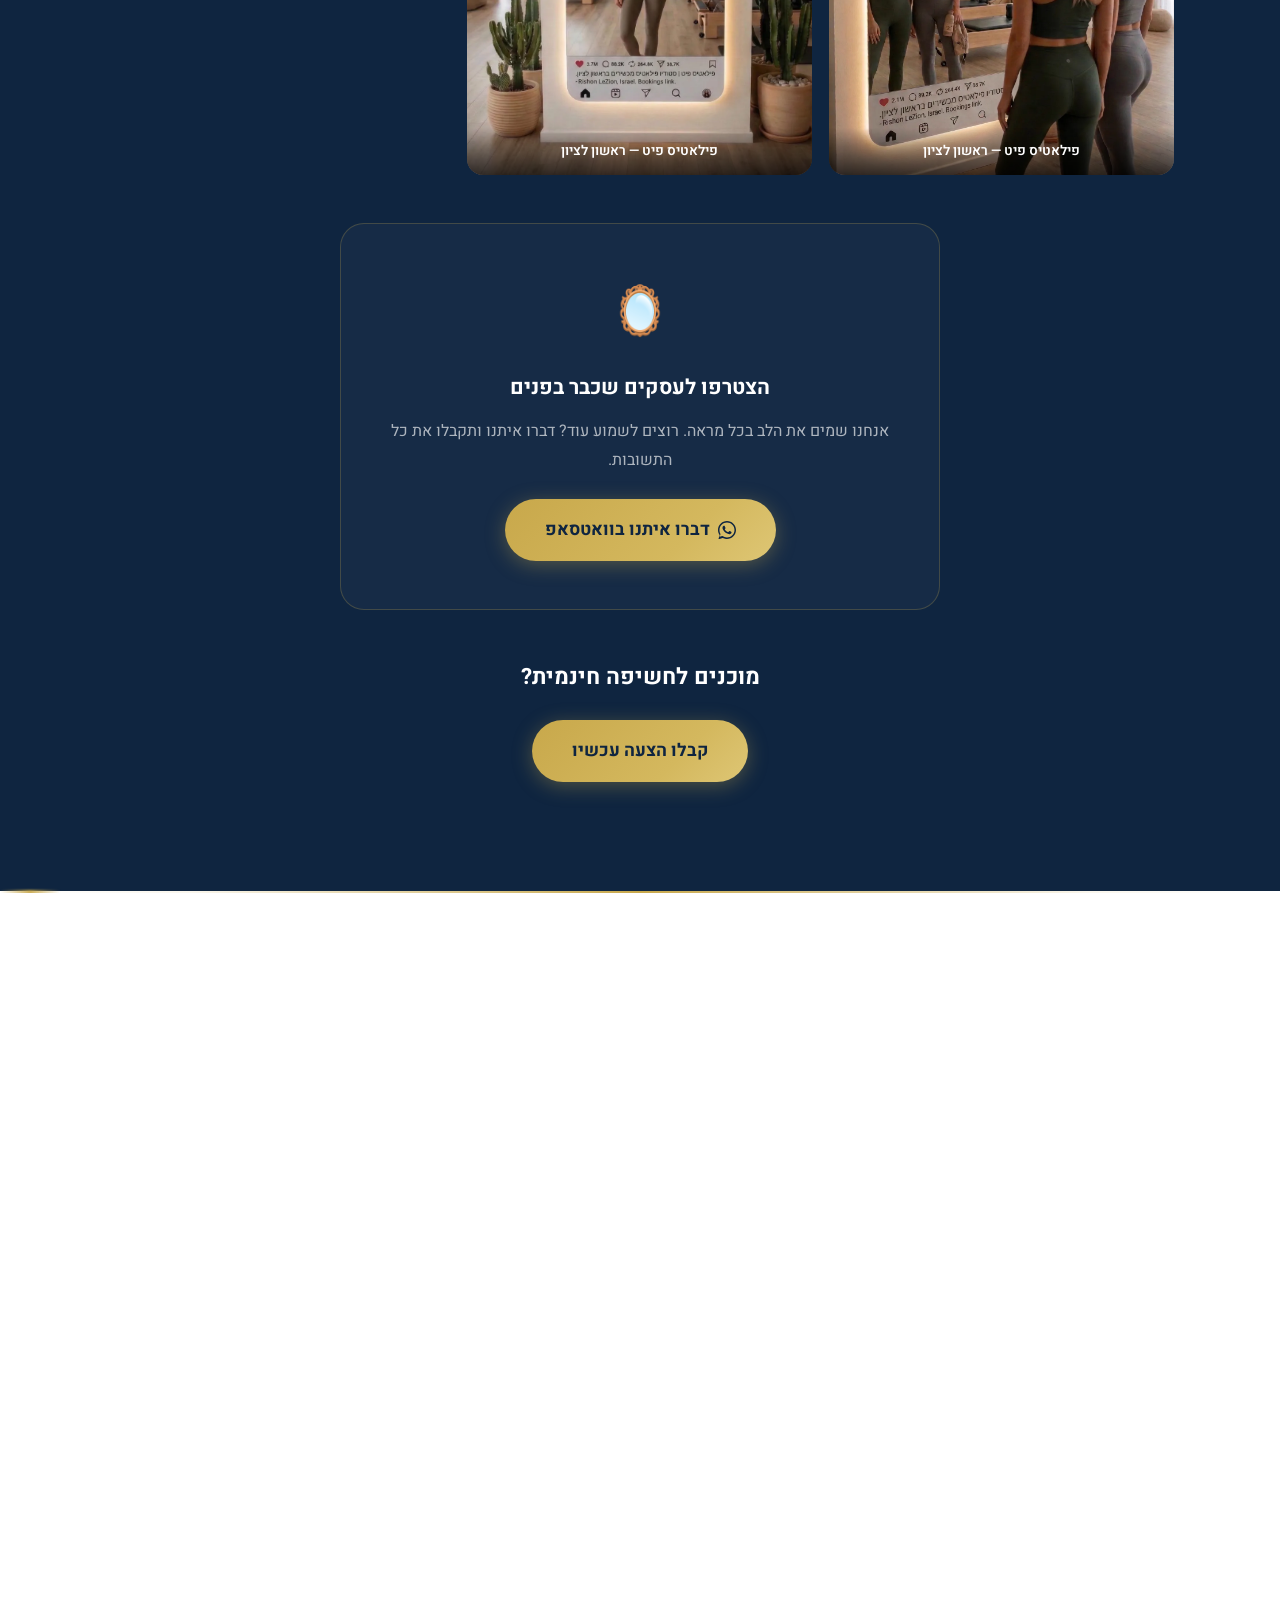
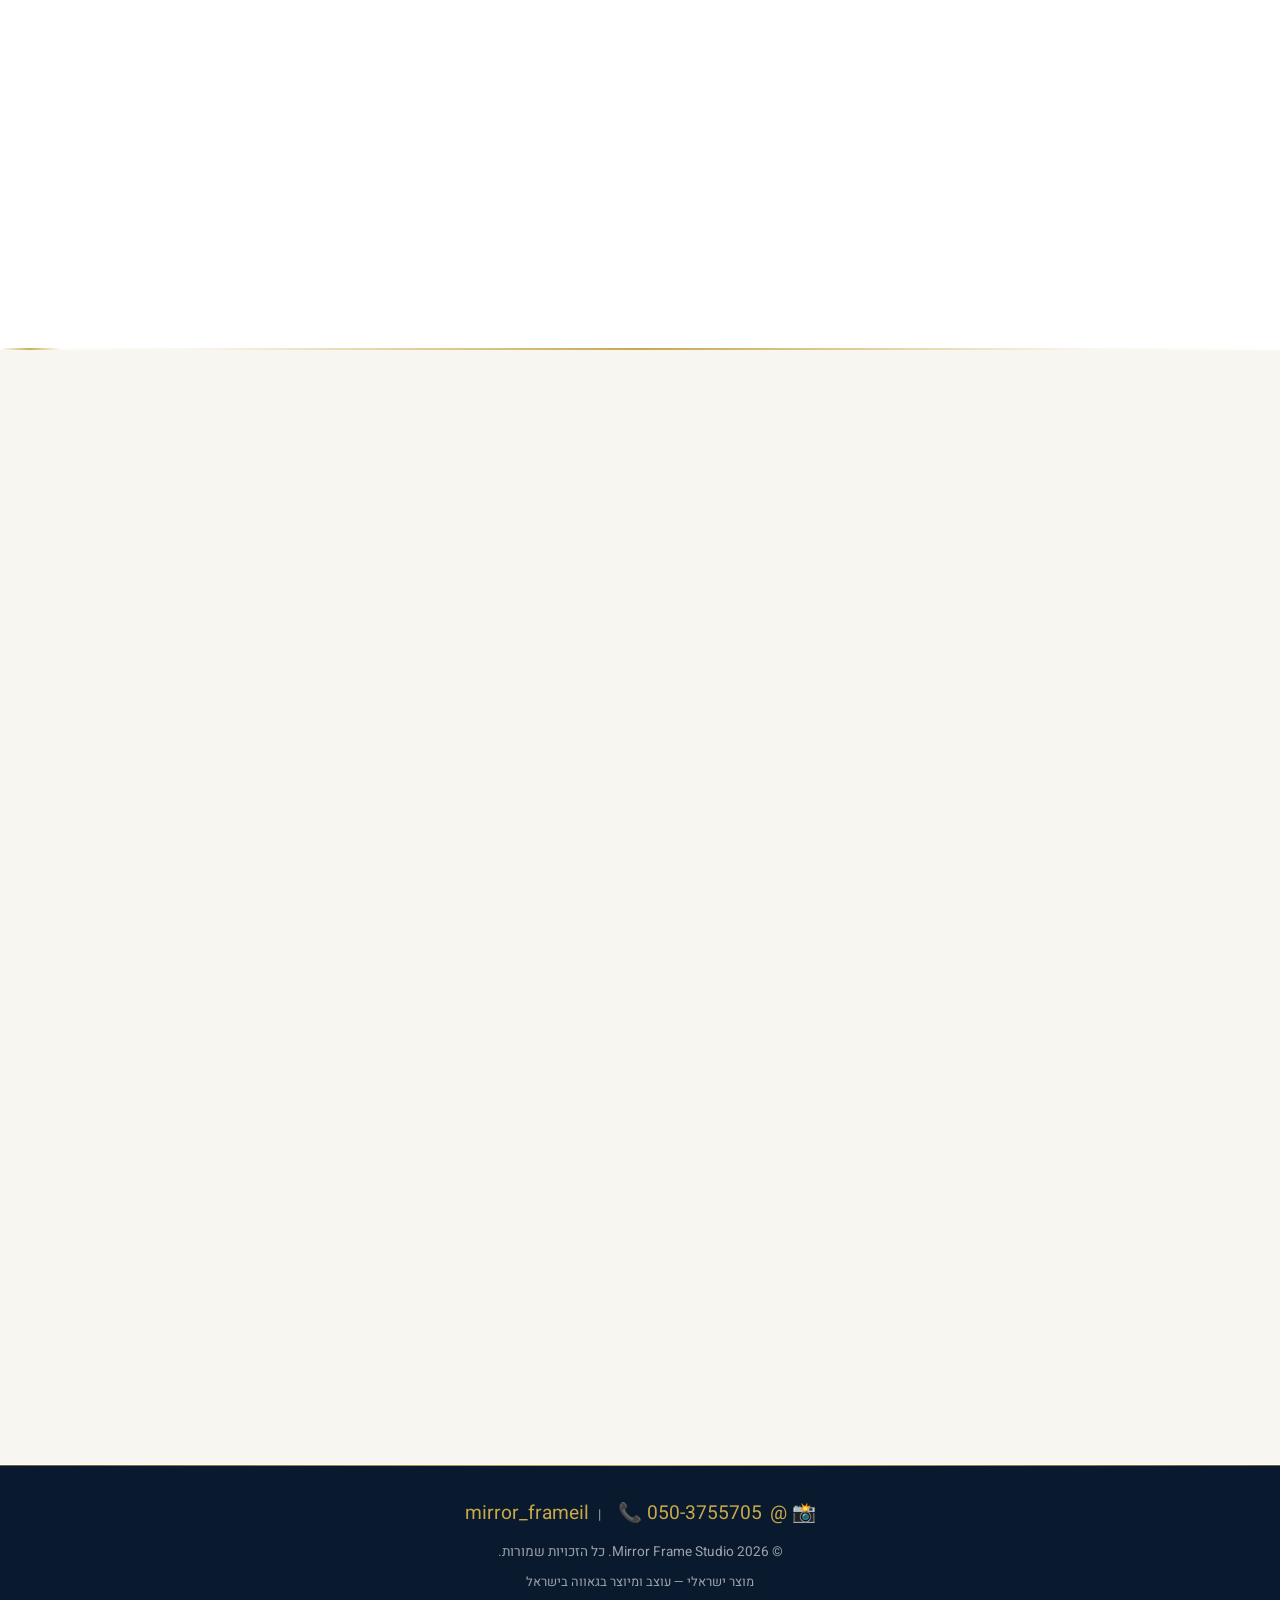
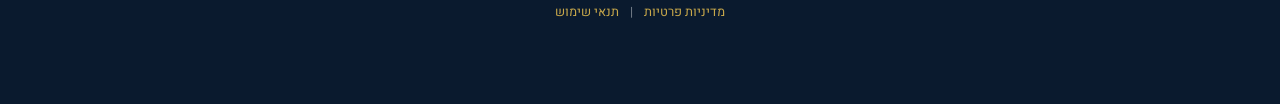
==== commit c01d9d93: "Simplify hero: remove image, center text layout Replaced hero mirror image with clean centered text-" ====
--- a/index.html
+++ b/index.html
@@ -214,10 +214,6 @@
           <a href="#contact" class="btn btn-outline btn-magnetic">קבלו הצעה תוך שעה</a>
         </div>
       </div>
-      <div class="hero-mirror-side">
-        <div class="hero-mirror-glow"></div>
-        <img class="hero-mirror-img mirror-sweep" src="images/Gemini_Generated_Image_6jorzf6jorzf6jor.webp" alt="מראה ממותגת בעיצוב אינסטגרם" decoding="async" fetchpriority="high" width="420" height="560">
-      </div>
     </div>
   </div>
 </section>
--- a/styles.css
+++ b/styles.css
@@ -188,19 +188,59 @@
 .hero-overlay{position:absolute;inset:0;background:linear-gradient(to right,rgba(10,26,46,.93) 0%,rgba(10,26,46,.8) 40%,rgba(10,26,46,.4) 100%);z-index:1}
 @media(max-width:768px){.hero-overlay{background:linear-gradient(to bottom,rgba(10,26,46,.92) 0%,rgba(10,26,46,.85) 50%,rgba(10,26,46,.7) 100%)}}
 .hero::before{content:'';position:absolute;top:-50%;right:-30%;width:80%;height:200%;background:radial-gradient(ellipse,rgba(200,168,75,.06) 0%,transparent 70%);pointer-events:none}
-.hero-grid{display:grid;grid-template-columns:1fr 1fr;gap:60px;align-items:center}
+.hero-grid{display:grid;grid-template-columns:1fr;gap:0;align-items:center;max-width:760px;margin:0 auto;text-align:center}
 .hero .container{position:relative;z-index:3}
 .hero-content{color:var(--white)}
 .hero-badge{display:inline-block;padding:8px 20px;border:1px solid rgba(200,168,75,.3);border-radius:30px;color:var(--gold);font-size:.85rem;font-weight:600;margin-bottom:24px;letter-spacing:1px}
 .hero h1{font-size:clamp(2.2rem,5vw,3.8rem);font-weight:800;line-height:1.2;margin-bottom:20px;letter-spacing:-.03em}
 .hero h1 .gold-line{display:block;background:linear-gradient(135deg,var(--gold) 0%,#e8d48b 30%,#fff 50%,var(--gold) 70%,var(--gold-dark) 100%);background-size:200% 100%;-webkit-background-clip:text;background-clip:text;-webkit-text-fill-color:transparent;animation:heroGoldShift 6s ease-in-out infinite}
 @keyframes heroGoldShift{0%,100%{background-position:0% 50%}50%{background-position:100% 50%}}
-.hero p{font-size:1.2rem;color:rgba(255,255,255,.75);margin-bottom:36px;max-width:500px;line-height:1.8}
-.hero-cta-row{display:flex;gap:16px;flex-wrap:wrap}
+.hero p{font-size:1.2rem;color:rgba(255,255,255,.75);margin-bottom:36px;max-width:600px;line-height:1.8;margin-right:auto;margin-left:auto}
+.hero-cta-row{display:flex;gap:16px;flex-wrap:wrap;justify-content:center}
 /* Hero mirror image */
 .hero-mirror-side{display:flex;justify-content:center;align-items:center;position:relative}
 .hero-mirror-img{max-width:340px;max-height:450px;width:100%;object-fit:contain;border-radius:24px;box-shadow:0 30px 80px rgba(0,0,0,.5),0 0 80px rgba(200,168,75,.15);transition:transform .5s ease-out;transform-style:preserve-3d}
 .hero-mirror-glow{position:absolute;inset:-20px;border-radius:40px;background:radial-gradient(ellipse,rgba(200,168,75,.12) 0%,transparent 70%);z-index:-1;animation:glowPulse 4s ease-in-out infinite}
+
+/* Instagram Frame Hero */
+.hero-insta-frame{
+  width:360px;
+  background:#fff;
+  border-radius:16px;
+  box-shadow:0 30px 80px rgba(0,0,0,.55),0 0 60px rgba(200,168,75,.2);
+  overflow:hidden;
+  transform-style:preserve-3d;
+  transition:transform .15s ease-out;
+  border:1px solid rgba(200,168,75,.25);
+}
+.insta-frame-header{
+  display:flex;align-items:center;gap:10px;
+  padding:10px 14px;
+  background:#fff;
+  direction:ltr;
+}
+.insta-avatar{
+  width:34px;height:34px;border-radius:50%;flex-shrink:0;
+  background:linear-gradient(135deg,var(--gold) 0%,#f4a623 50%,#e0497a 100%);
+  border:2px solid transparent;
+  outline:2px solid rgba(200,168,75,.5);
+  outline-offset:1px;
+}
+.insta-meta{display:flex;flex-direction:column;flex:1}
+.insta-username{font-size:12px;font-weight:700;color:#0F2540;line-height:1.2}
+.insta-location{font-size:10px;color:#888;line-height:1.2}
+.insta-dots{font-size:16px;color:#555;letter-spacing:1px;line-height:1}
+.insta-photo-wrap{width:100%;aspect-ratio:1/1;overflow:hidden}
+.insta-photo-wrap img{width:100%;height:100%;object-fit:cover;display:block}
+.insta-frame-footer{
+  padding:10px 14px 12px;
+  background:#fff;
+  direction:ltr;
+}
+.insta-actions{display:flex;gap:14px;font-size:20px;margin-bottom:6px;color:#333}
+.insta-heart{cursor:pointer}
+.insta-likes{font-size:12px;font-weight:700;color:#0F2540;margin-bottom:4px}
+.insta-caption{font-size:11px;color:#333;line-height:1.4}
 @keyframes glowPulse{0%,100%{opacity:.5;transform:scale(1)}50%{opacity:1;transform:scale(1.03)}}
 
 /* Floating particles */
@@ -768,7 +808,7 @@
 
 /* ── Hero 3D Mirror Parallax ── */
 .hero-mirror-side{perspective:1200px;perspective-origin:50% 50%}
-.hero-mirror-img{
+.hero-mirror-img,.hero-insta-frame{
   transform-style:preserve-3d;
   transition:transform .15s ease-out;
   will-change:transform;
